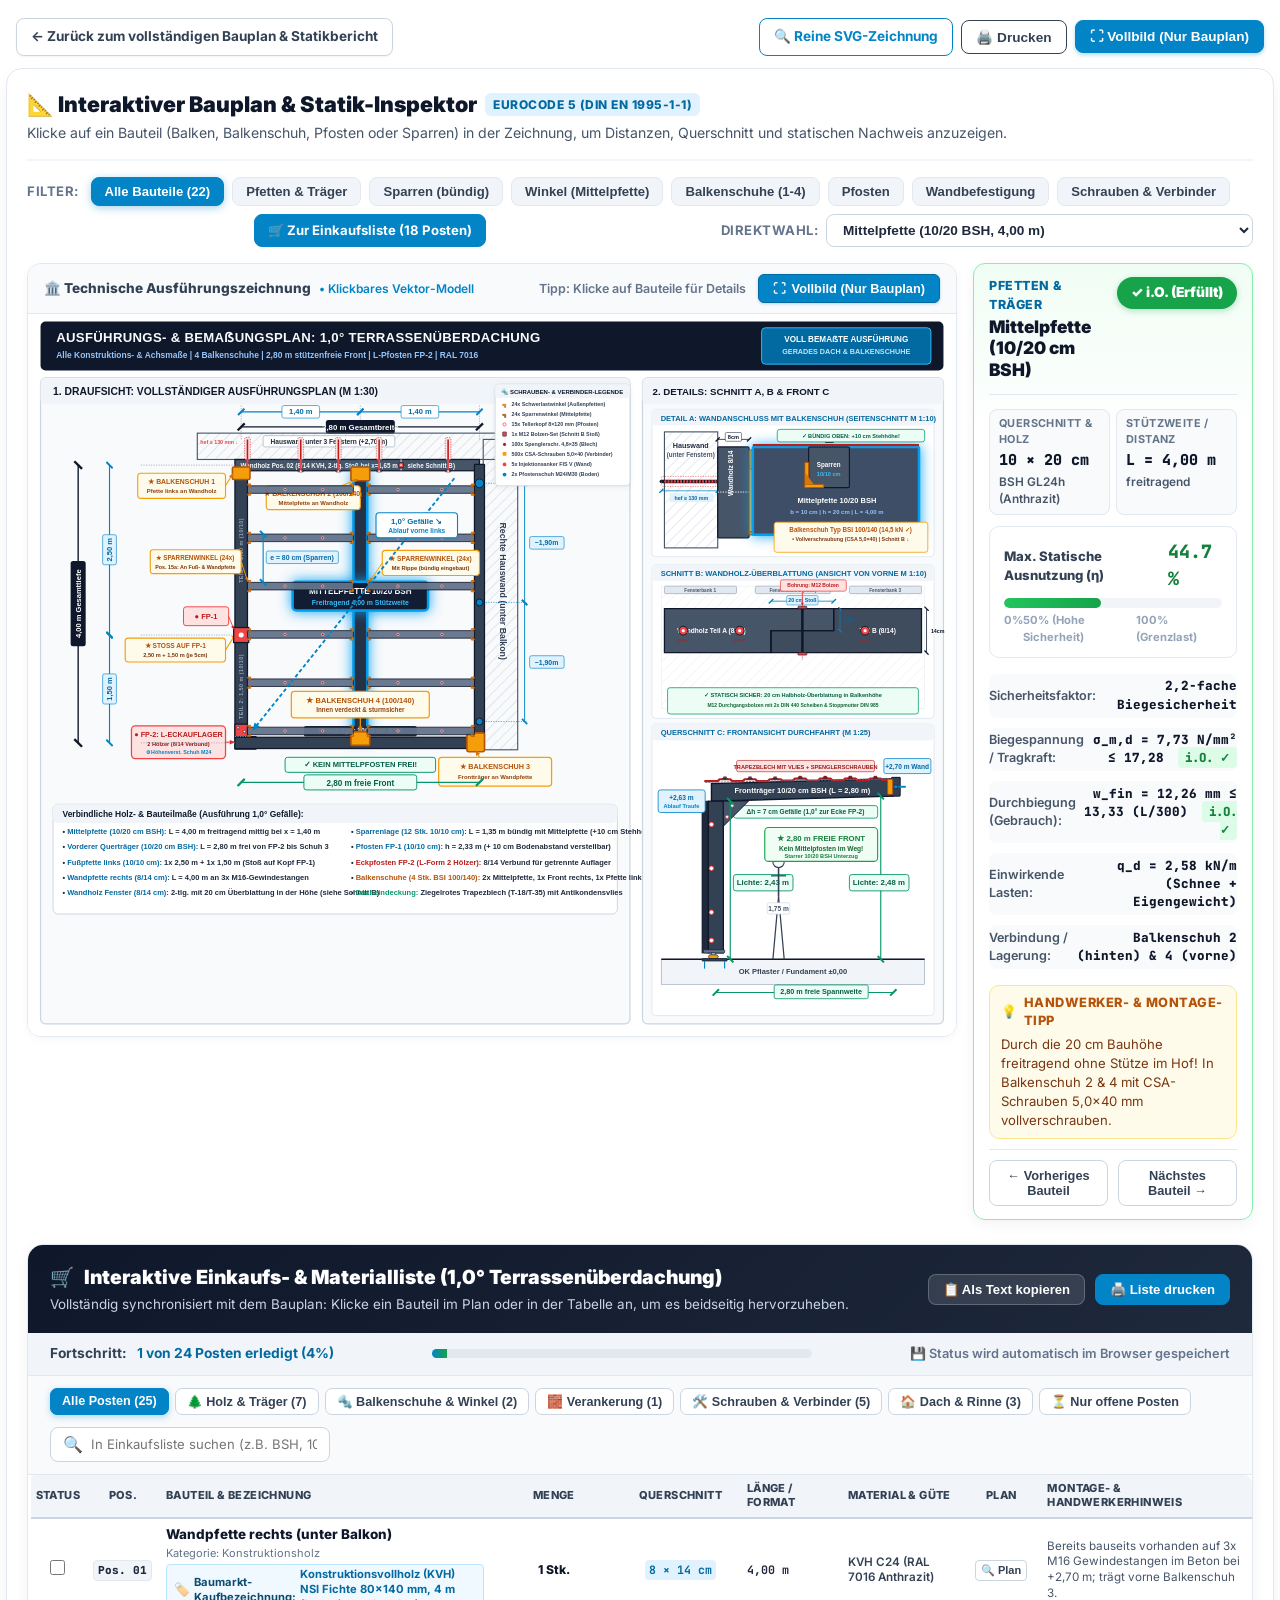
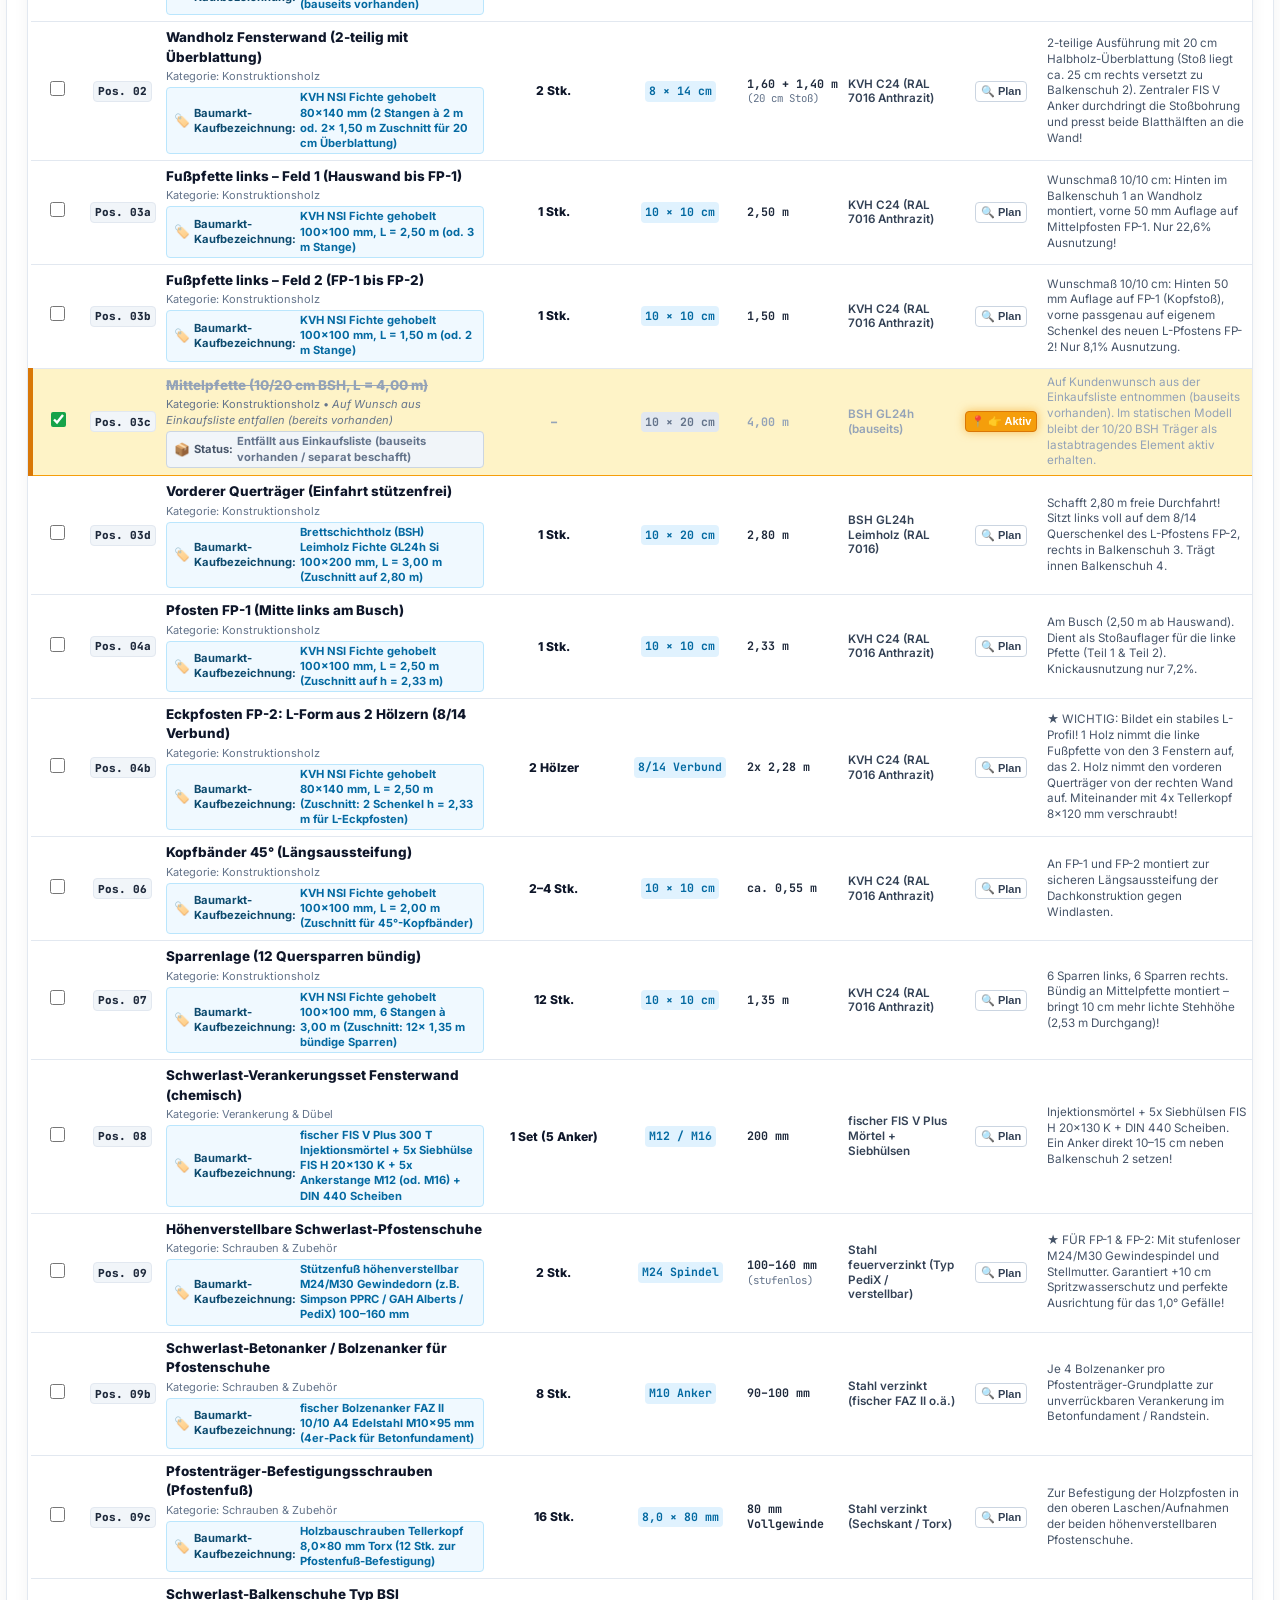
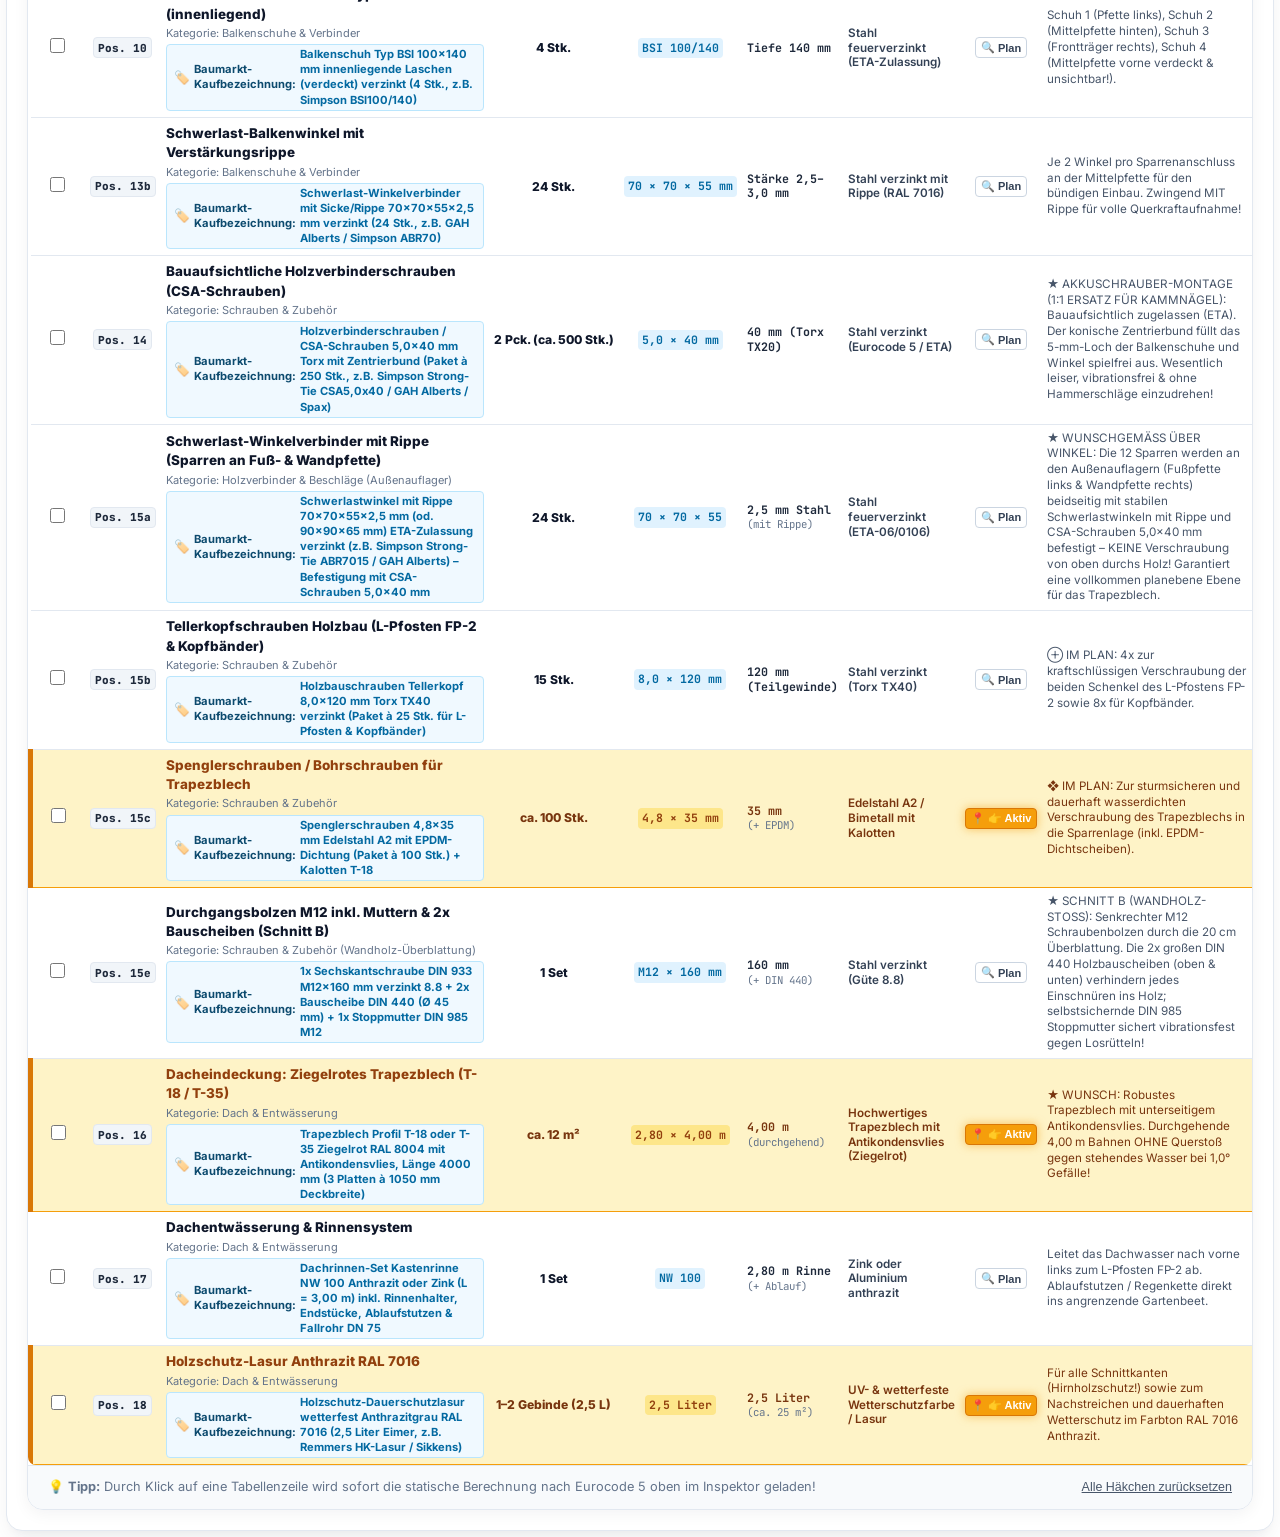
==== index.html @ 7f7fcd7c "Bauplan & interaktiver Statik-Inspektor für Terrassenüberdachung" ====
<!DOCTYPE html>
<html lang="de">
<head>
  <meta charset="UTF-8">
  <meta name="viewport" content="width=device-width, initial-scale=1.0, maximum-scale=5.0, viewport-fit=cover">
  <title>Interaktiver Bauplan &amp; Statik-Inspektor</title>
  <link rel="preconnect" href="https://fonts.googleapis.com">
  <link rel="preconnect" href="https://fonts.gstatic.com" crossorigin>
  <link href="https://fonts.googleapis.com/css2?family=Inter:wght@400;500;600;700;800;900&family=JetBrains+Mono:wght@500;700;800&display=swap" rel="stylesheet">
  <style>
    :root {
      --primary: #0284c7;
      --primary-dark: #0369a1;
      --primary-light: #e0f2fe;
      --slate-950: #020617;
      --slate-900: #0f172a;
      --slate-800: #1e293b;
      --slate-700: #334155;
      --slate-600: #475569;
      --slate-500: #64748b;
      --slate-400: #94a3b8;
      --slate-300: #cbd5e1;
      --slate-200: #e2e8f0;
      --slate-100: #f1f5f9;
      --slate-50: #f8fafc;
      --success: #16a34a;
      --success-dark: #15803d;
      --success-light: #dcfce7;
      --amber: #d97706;
      --amber-dark: #b45309;
      --amber-light: #fef3c7;
      --danger: #dc2626;
      --danger-light: #fee2e2;
      --wood-dark: #334155;
      --roof-red: #b91c1c;
      --highlight: #f59e0b;
      --highlight-glow: rgba(245, 158, 11, 0.45);
    }

    * {
      box-sizing: border-box;
      margin: 0;
      padding: 0;
    }

    body {
      font-family: 'Inter', -apple-system, BlinkMacSystemFont, sans-serif;
      color: var(--slate-800);
      background-color: transparent;
      padding: 6px;
      line-height: 1.45;
    }

    .widget-container {
      background: #ffffff;
      border: 1px solid var(--slate-200);
      border-radius: 16px;
      box-shadow: 0 10px 25px -5px rgba(15, 23, 42, 0.08), 0 8px 10px -6px rgba(15, 23, 42, 0.04);
      padding: 20px;
      max-width: 1400px;
      margin: 0 auto;
      overflow: hidden;
    }

    /* HEADER */
    .widget-header {
      display: flex;
      flex-wrap: wrap;
      justify-content: space-between;
      align-items: center;
      gap: 16px;
      padding-bottom: 16px;
      border-bottom: 2px solid var(--slate-100);
      margin-bottom: 16px;
    }

    .header-titles h2 {
      font-size: 1.35rem;
      font-weight: 900;
      color: var(--slate-900);
      display: flex;
      align-items: center;
      gap: 8px;
    }

    .header-titles h2 .badge-live {
      background: var(--primary-light);
      color: var(--primary-dark);
      font-size: 0.75rem;
      font-weight: 800;
      padding: 3px 8px;
      border-radius: 6px;
      text-transform: uppercase;
      letter-spacing: 0.5px;
    }

    .header-titles p {
      font-size: 0.88rem;
      color: var(--slate-600);
      margin-top: 3px;
    }

    /* CONTROLS & FILTER TABS */
    .filter-bar {
      display: flex;
      flex-wrap: wrap;
      gap: 8px;
      margin-bottom: 16px;
      align-items: center;
    }

    .filter-label {
      font-size: 0.82rem;
      font-weight: 700;
      color: var(--slate-500);
      text-transform: uppercase;
      letter-spacing: 0.5px;
      margin-right: 4px;
    }

    .filter-btn {
      background: var(--slate-100);
      border: 1px solid var(--slate-200);
      color: var(--slate-700);
      font-size: 0.82rem;
      font-weight: 700;
      padding: 6px 13px;
      border-radius: 8px;
      cursor: pointer;
      transition: all 0.15s ease;
      display: inline-flex;
      align-items: center;
      gap: 6px;
    }

    .filter-btn:hover {
      background: var(--slate-200);
      color: var(--slate-900);
    }

    .filter-btn.active {
      background: var(--primary);
      border-color: var(--primary);
      color: #ffffff;
      box-shadow: 0 2px 8px rgba(2, 132, 199, 0.35);
    }

    .quick-select {
      margin-left: auto;
      display: flex;
      align-items: center;
      gap: 8px;
    }

    .select-dropdown {
      padding: 7px 12px;
      border-radius: 8px;
      border: 1.5px solid var(--slate-300);
      background-color: #ffffff;
      font-size: 0.85rem;
      font-weight: 700;
      color: var(--slate-800);
      cursor: pointer;
      outline: none;
      transition: border-color 0.15s;
    }

    .select-dropdown:focus {
      border-color: var(--primary);
      box-shadow: 0 0 0 3px rgba(2, 132, 199, 0.15);
    }

    /* MAIN WORKSPACE LAYOUT */
    .workspace-grid {
      display: grid;
      grid-template-columns: minmax(0, 2.75fr) minmax(280px, 0.72fr);
      gap: 16px;
      align-items: start;
    }

    @media (max-width: 1020px) {
      .workspace-grid {
        grid-template-columns: 1fr;
      }
      .quick-select {
        margin-left: 0;
        width: 100%;
      }
      .select-dropdown {
        flex: 1;
      }
    }

    /* LEFT: DRAWING CANVAS */
    .canvas-card {
      background: #ffffff;
      border: 1.5px solid var(--slate-200);
      border-radius: 14px;
      overflow: hidden;
      display: flex;
      flex-direction: column;
      box-shadow: 0 2px 8px rgba(15, 23, 42, 0.04);
      position: relative;
    }

    .canvas-header {
      background: var(--slate-50);
      padding: 10px 16px;
      border-bottom: 1px solid var(--slate-200);
      display: flex;
      justify-content: space-between;
      align-items: center;
    }

    .canvas-title {
      font-size: 0.85rem;
      font-weight: 800;
      color: var(--slate-700);
      display: flex;
      align-items: center;
      gap: 8px;
    }

    .canvas-hint {
      font-size: 0.78rem;
      color: var(--slate-500);
      font-weight: 600;
    }

    .btn-fullscreen-plan {
      display: inline-flex;
      align-items: center;
      gap: 6px;
      padding: 6px 14px;
      background: var(--primary);
      color: #ffffff;
      border: 1px solid var(--primary-dark);
      border-radius: 6px;
      font-size: 0.8rem;
      font-weight: 700;
      cursor: pointer;
      transition: all 0.2s ease;
      box-shadow: 0 1px 3px rgba(2, 132, 199, 0.3);
    }

    .btn-fullscreen-plan:hover {
      background: var(--primary-dark);
      transform: translateY(-1px);
      box-shadow: 0 3px 8px rgba(2, 132, 199, 0.4);
    }

    /* ==================== VOLLBILD-MODUS: NUR DER BAUPLAN ==================== */
    .canvas-card:fullscreen,
    .canvas-card:-webkit-full-screen,
    body.plan-fullscreen-active .canvas-card {
      position: fixed !important;
      top: 0 !important;
      left: 0 !important;
      width: 100vw !important;
      height: 100vh !important;
      max-width: 100vw !important;
      max-height: 100vh !important;
      z-index: 9999999 !important;
      border-radius: 0 !important;
      border: none !important;
      margin: 0 !important;
      padding: 0 !important;
      background: #ffffff !important;
      display: flex !important;
      flex-direction: column !important;
    }

    body.plan-fullscreen-active .inspector-card,
    body.plan-fullscreen-active .shopping-card,
    body.plan-fullscreen-active .inspector-header,
    .canvas-card:fullscreen ~ .inspector-card,
    .canvas-card:-webkit-full-screen ~ .inspector-card,
    :fullscreen .inspector-card,
    :fullscreen .shopping-card,
    :fullscreen .inspector-header,
    :-webkit-full-screen .inspector-card,
    :-webkit-full-screen .shopping-card,
    :-webkit-full-screen .inspector-header {
      display: none !important;
    }

    .canvas-card:fullscreen .canvas-header,
    .canvas-card:-webkit-full-screen .canvas-header,
    body.plan-fullscreen-active .canvas-header {
      padding: 10px 24px;
      background: #0f172a;
      border-bottom: 1px solid #334155;
    }

    .canvas-card:fullscreen .canvas-title,
    .canvas-card:-webkit-full-screen .canvas-title,
    body.plan-fullscreen-active .canvas-title {
      color: #f8fafc;
      font-size: 1.05rem;
    }

    .canvas-card:fullscreen .canvas-hint,
    .canvas-card:-webkit-full-screen .canvas-hint,
    body.plan-fullscreen-active .canvas-hint {
      color: #94a3b8;
    }

    .canvas-card:fullscreen .svg-wrapper,
    .canvas-card:-webkit-full-screen .svg-wrapper,
    body.plan-fullscreen-active .svg-wrapper {
      flex: 1 1 auto !important;
      height: calc(100vh - 54px) !important;
      max-height: calc(100vh - 54px) !important;
      width: 100% !important;
      background: #ffffff;
      display: flex;
      align-items: center;
      justify-content: center;
      padding: 8px 16px;
      box-sizing: border-box;
      overflow: auto;
    }

    .canvas-card:fullscreen .svg-wrapper svg,
    .canvas-card:-webkit-full-screen .svg-wrapper svg,
    body.plan-fullscreen-active .svg-wrapper svg {
      width: 100% !important;
      height: 100% !important;
      max-height: calc(100vh - 70px) !important;
      object-fit: contain;
    }

    .svg-wrapper {
      position: relative;
      width: 100%;
      overflow: auto;
      background: #ffffff;
      max-height: 820px;
    }

    .svg-wrapper svg {
      display: block;
      width: 100%;
      height: auto;
      user-select: none;
    }

    /* SVG INTERACTIVE ELEMENTS */
    .comp-hitbox {
      cursor: pointer;
      pointer-events: auto;
      touch-action: manipulation;
      -webkit-tap-highlight-color: rgba(2, 132, 199, 0.25);
      transition: all 0.2s cubic-bezier(0.16, 1, 0.3, 1);
    }

    .comp-hitbox * {
      pointer-events: auto;
    }

    /* iPad / Mobile Floating Selection Toast */
    #touch-toast {
      position: fixed;
      bottom: 24px;
      left: 50%;
      transform: translateX(-50%) translateY(120px);
      background: #0f172a;
      color: #ffffff;
      padding: 10px 18px;
      border-radius: 9999px;
      box-shadow: 0 10px 25px -3px rgba(0, 0, 0, 0.3), 0 4px 6px -4px rgba(0, 0, 0, 0.2);
      font-size: 0.85rem;
      font-weight: 700;
      display: flex;
      align-items: center;
      gap: 10px;
      z-index: 100000;
      transition: transform 0.3s cubic-bezier(0.16, 1, 0.3, 1), opacity 0.3s ease;
      opacity: 0;
      pointer-events: none;
      border: 1px solid rgba(255, 255, 255, 0.15);
      white-space: nowrap;
      max-width: 90vw;
    }

    #touch-toast.is-visible {
      transform: translateX(-50%) translateY(0);
      opacity: 1;
      pointer-events: auto;
      cursor: pointer;
    }

    #touch-toast .toast-badge {
      background: var(--primary);
      color: #ffffff;
      padding: 2px 7px;
      border-radius: 6px;
      font-size: 0.72rem;
      font-weight: 800;
    }

    #touch-toast .toast-action {
      background: rgba(255, 255, 255, 0.15);
      color: #38bdf8;
      padding: 3px 8px;
      border-radius: 6px;
      font-size: 0.75rem;
      margin-left: 4px;
    }

    /* iPad Safari Helper Banner */
    .ios-hint-banner {
      background: #eff6ff;
      border: 1px solid #bfdbfe;
      color: #1e40af;
      padding: 10px 16px;
      border-radius: 10px;
      margin-bottom: 16px;
      font-size: 0.85rem;
      display: flex;
      align-items: center;
      justify-content: space-between;
      gap: 12px;
      box-shadow: 0 2px 5px rgba(2, 132, 199, 0.05);
    }

    .ios-hint-banner button {
      background: none;
      border: none;
      font-size: 1.1rem;
      color: #60a5fa;
      cursor: pointer;
      padding: 2px 6px;
      line-height: 1;
    }

    .comp-hitbox text {
      stroke: none !important;
    }

    .comp-hitbox:hover {
      filter: drop-shadow(0 0 6px rgba(245, 158, 11, 0.9)) brightness(1.15);
      stroke-width: 3.5px !important;
      stroke: #f59e0b !important;
    }

    .comp-hitbox.active {
      stroke: #0284c7 !important;
      stroke-width: 4px !important;
      filter: drop-shadow(0 0 10px rgba(2, 132, 199, 0.95)) brightness(1.2);
      animation: pulseActive 2s infinite ease-in-out;
    }

    @keyframes pulseActive {
      0% { filter: drop-shadow(0 0 6px rgba(2, 132, 199, 0.8)) brightness(1.2); }
      50% { filter: drop-shadow(0 0 14px rgba(2, 132, 199, 1)) brightness(1.3); }
      100% { filter: drop-shadow(0 0 6px rgba(2, 132, 199, 0.8)) brightness(1.2); }
    }

    /* RIGHT: STATIK INSPECTOR CARD */
    .inspector-card {
      background: #ffffff;
      border: 1.5px solid var(--slate-200);
      border-radius: 12px;
      padding: 13px 15px;
      box-shadow: 0 4px 14px rgba(15, 23, 42, 0.05);
      position: sticky;
      top: 10px;
    }

    .insp-comp-title {
      font-size: 1.08rem !important;
      font-weight: 900;
      color: var(--slate-900);
      line-height: 1.25;
    }

    .metrics-grid {
      display: grid;
      grid-template-columns: repeat(2, 1fr);
      gap: 6px !important;
      margin-bottom: 11px !important;
    }

    .metric-box {
      background: var(--slate-50);
      border: 1px solid var(--slate-200);
      border-radius: 8px !important;
      padding: 6px 9px !important;
    }

    .metric-label {
      font-size: 0.68rem !important;
      margin-bottom: 2px !important;
    }

    .metric-val {
      font-size: 0.94rem !important;
    }

    .detail-row {
      padding: 3.5px 0 !important;
      font-size: 0.79rem !important;
    }

    .tip-box {
      padding: 8px 11px !important;
      margin-bottom: 10px !important;
      font-size: 0.78rem !important;
    }

    .inspector-card.status-pass {
      border-color: #86efac;
      background: linear-gradient(180deg, #f0fdf4 0%, #ffffff 18%);
    }

    /* INSPECTOR HEADER */
    .insp-header {
      display: flex;
      justify-content: space-between;
      align-items: flex-start;
      gap: 12px;
      margin-bottom: 14px;
      padding-bottom: 14px;
      border-bottom: 1.5px solid var(--slate-200);
    }

    .insp-comp-type {
      font-size: 0.78rem;
      font-weight: 800;
      color: var(--primary-dark);
      text-transform: uppercase;
      letter-spacing: 0.5px;
      margin-bottom: 2px;
    }

    .insp-comp-title {
      font-size: 1.25rem;
      font-weight: 900;
      color: var(--slate-900);
      line-height: 1.25;
    }

    .insp-badge {
      display: inline-flex;
      align-items: center;
      gap: 6px;
      padding: 6px 14px;
      border-radius: 9999px;
      font-size: 0.86rem;
      font-weight: 900;
      white-space: nowrap;
      flex-shrink: 0;
    }

    .insp-badge.pass {
      background: var(--success);
      color: #ffffff;
      box-shadow: 0 2px 6px rgba(22, 163, 74, 0.3);
    }

    /* QUICK METRICS GRID */
    .metrics-grid {
      display: grid;
      grid-template-columns: repeat(2, 1fr);
      gap: 10px;
      margin-bottom: 16px;
    }

    .metric-box {
      background: var(--slate-50);
      border: 1px solid var(--slate-200);
      border-radius: 10px;
      padding: 10px 12px;
    }

    .metric-label {
      font-size: 0.74rem;
      font-weight: 700;
      color: var(--slate-500);
      text-transform: uppercase;
      letter-spacing: 0.4px;
      margin-bottom: 3px;
    }

    .metric-val {
      font-size: 1.05rem;
      font-weight: 900;
      color: var(--slate-900);
      font-family: 'JetBrains Mono', monospace;
    }

    .metric-sub {
      font-size: 0.74rem;
      font-weight: 600;
      color: var(--slate-600);
      margin-top: 2px;
    }

    /* PROGRESS BAR UTILIZATION */
    .util-container {
      background: #ffffff;
      border: 1.5px solid var(--slate-200);
      border-radius: 10px;
      padding: 12px 14px;
      margin-bottom: 16px;
    }

    .util-header {
      display: flex;
      justify-content: space-between;
      align-items: center;
      margin-bottom: 6px;
    }

    .util-title {
      font-size: 0.82rem;
      font-weight: 800;
      color: var(--slate-700);
    }

    .util-number {
      font-size: 1.15rem;
      font-weight: 900;
      color: var(--success-dark);
      font-family: 'JetBrains Mono', monospace;
    }

    .util-bar-track {
      background: var(--slate-100);
      height: 10px;
      border-radius: 9999px;
      overflow: hidden;
      position: relative;
    }

    .util-bar-fill {
      height: 100%;
      border-radius: 9999px;
      transition: width 0.4s ease;
      background: linear-gradient(90deg, #22c55e, #16a34a);
    }

    .util-bar-fill.medium {
      background: linear-gradient(90deg, #f59e0b, #d97706);
    }

    .util-scale {
      display: flex;
      justify-content: space-between;
      font-size: 0.7rem;
      font-weight: 700;
      color: var(--slate-400);
      margin-top: 4px;
    }

    /* STATIK DETAILS ACCORDION/CARDS */
    .details-section {
      display: flex;
      flex-direction: column;
      gap: 10px;
      margin-bottom: 16px;
    }

    .detail-row {
      display: flex;
      justify-content: space-between;
      align-items: center;
      padding: 8px 10px;
      background: var(--slate-50);
      border-radius: 8px;
      font-size: 0.85rem;
    }

    .detail-row .lbl {
      color: var(--slate-600);
      font-weight: 600;
    }

    .detail-row .val {
      font-family: 'JetBrains Mono', monospace;
      font-weight: 800;
      color: var(--slate-900);
      text-align: right;
    }

    .detail-row .badge-ok {
      background: var(--success-light);
      color: var(--success-dark);
      font-weight: 800;
      padding: 2px 7px;
      border-radius: 4px;
      font-size: 0.78rem;
      margin-left: 6px;
    }

    /* PRAXIS TIPP BOX */
    .tip-box {
      background: #fffbeb;
      border: 1.5px solid #fde68a;
      border-radius: 10px;
      padding: 12px 14px;
      margin-bottom: 14px;
    }

    .tip-title {
      font-size: 0.8rem;
      font-weight: 800;
      color: #b45309;
      display: flex;
      align-items: center;
      gap: 6px;
      margin-bottom: 4px;
      text-transform: uppercase;
      letter-spacing: 0.5px;
    }

    .tip-text {
      font-size: 0.82rem;
      color: #78350f;
      line-height: 1.45;
    }

    /* NAV CONTROLS */
    .insp-nav {
      display: flex;
      justify-content: space-between;
      gap: 10px;
      padding-top: 10px;
      border-top: 1px solid var(--slate-200);
    }

    .nav-btn {
      flex: 1;
      padding: 7px 12px;
      border-radius: 8px;
      border: 1px solid var(--slate-300);
      background: #ffffff;
      font-size: 0.8rem;
      font-weight: 700;
      color: var(--slate-700);
      cursor: pointer;
      transition: all 0.15s;
      display: flex;
      align-items: center;
      justify-content: center;
      gap: 6px;
    }

    .nav-btn:hover {
      background: var(--slate-100);
      color: var(--slate-900);
    }

    /* FLOATING SVG TOOLTIP */
    #svg-tooltip {
      position: absolute;
      display: none;
      background: var(--slate-900);
      color: #ffffff;
      padding: 6px 12px;
      border-radius: 8px;
      font-size: 0.78rem;
      font-weight: 700;
      pointer-events: none;
      z-index: 100;
      box-shadow: 0 4px 12px rgba(0,0,0,0.25);
      white-space: nowrap;
      transition: opacity 0.1s ease;
    }
  
    /* SHOPPING LIST STYLING */
    .shopping-card {
      margin-top: 24px;
      background: #ffffff;
      border: 1.5px solid var(--slate-200);
      border-radius: 16px;
      box-shadow: 0 4px 16px rgba(15, 23, 42, 0.05);
      overflow: hidden;
      transition: all 0.2s ease;
    }

    .shopping-header {
      background: linear-gradient(135deg, #0f172a 0%, #1e293b 100%);
      color: #ffffff;
      padding: 18px 22px;
      display: flex;
      flex-wrap: wrap;
      justify-content: space-between;
      align-items: center;
      gap: 16px;
    }

    .shopping-title-area h3 {
      font-size: 1.22rem;
      font-weight: 900;
      color: #ffffff;
      display: flex;
      align-items: center;
      gap: 10px;
    }

    .shopping-title-area p {
      font-size: 0.84rem;
      color: var(--slate-300);
      margin-top: 4px;
    }

    .shopping-actions {
      display: flex;
      flex-wrap: wrap;
      align-items: center;
      gap: 10px;
    }

    .shop-btn {
      background: rgba(255, 255, 255, 0.12);
      border: 1px solid rgba(255, 255, 255, 0.22);
      color: #ffffff;
      font-size: 0.82rem;
      font-weight: 700;
      padding: 7px 14px;
      border-radius: 8px;
      cursor: pointer;
      transition: all 0.15s ease;
      display: inline-flex;
      align-items: center;
      gap: 6px;
    }

    .shop-btn:hover {
      background: rgba(255, 255, 255, 0.25);
      transform: translateY(-1px);
    }

    .shop-btn.btn-accent {
      background: var(--primary);
      border-color: var(--primary);
    }

    .shop-btn.btn-accent:hover {
      background: var(--primary-dark);
    }

    /* PROGRESS BAR */
    .progress-bar-container {
      background: var(--slate-100);
      padding: 11px 22px;
      border-bottom: 1px solid var(--slate-200);
      display: flex;
      flex-wrap: wrap;
      justify-content: space-between;
      align-items: center;
      gap: 12px;
    }

    .progress-info {
      display: flex;
      align-items: center;
      gap: 10px;
      font-size: 0.86rem;
      font-weight: 700;
      color: var(--slate-700);
    }

    .progress-track {
      flex: 1;
      min-width: 160px;
      max-width: 380px;
      height: 9px;
      background: var(--slate-200);
      border-radius: 999px;
      overflow: hidden;
    }

    .progress-fill {
      height: 100%;
      background: linear-gradient(90deg, var(--primary) 0%, var(--success) 100%);
      width: 0%;
      transition: width 0.3s ease;
    }

    /* TOOLBAR & SEARCH */
    .shopping-toolbar {
      padding: 12px 22px;
      background: var(--slate-50);
      border-bottom: 1px solid var(--slate-200);
      display: flex;
      flex-wrap: wrap;
      justify-content: space-between;
      align-items: center;
      gap: 12px;
    }

    .shop-filter-tabs {
      display: flex;
      flex-wrap: wrap;
      gap: 6px;
    }

    .shop-tab-btn {
      background: #ffffff;
      border: 1px solid var(--slate-300);
      color: var(--slate-700);
      font-size: 0.79rem;
      font-weight: 700;
      padding: 5px 11px;
      border-radius: 7px;
      cursor: pointer;
      transition: all 0.15s;
    }

    .shop-tab-btn:hover {
      border-color: var(--primary);
      color: var(--primary-dark);
    }

    .shop-tab-btn.active {
      background: var(--primary);
      border-color: var(--primary);
      color: #ffffff;
      box-shadow: 0 2px 6px rgba(2, 132, 199, 0.3);
    }

    .shop-search-box {
      display: flex;
      align-items: center;
      gap: 8px;
      background: #ffffff;
      border: 1.5px solid var(--slate-300);
      border-radius: 8px;
      padding: 5px 12px;
      width: 280px;
      transition: border-color 0.15s;
    }

    .shop-search-box:focus-within {
      border-color: var(--primary);
      box-shadow: 0 0 0 3px rgba(2, 132, 199, 0.15);
    }

    .shop-search-box input {
      border: none;
      outline: none;
      font-size: 0.82rem;
      width: 100%;
      font-family: inherit;
      color: var(--slate-800);
    }

    /* TABLE STYLING - COMPACT & 100% CONTAINER FIT */
    .shopping-table-wrapper {
      width: 100%;
      background: #ffffff;
      border-radius: 8px;
      overflow-x: auto;
    }

    .shopping-table {
      width: 100%;
      border-collapse: collapse;
      font-size: 0.78rem;
      text-align: left;
      table-layout: auto;
    }

    .shopping-table th {
      background: var(--slate-100);
      color: var(--slate-700);
      font-weight: 800;
      font-size: 0.69rem;
      text-transform: uppercase;
      letter-spacing: 0.4px;
      padding: 7px 5px;
      border-bottom: 2px solid var(--slate-300);
      line-height: 1.25;
    }

    .shopping-table td {
      padding: 6px 5px;
      border-bottom: 1px solid var(--slate-200);
      color: var(--slate-800);
      vertical-align: middle;
      transition: all 0.15s ease;
      font-size: 0.76rem;
    }

    .shopping-table tr {
      cursor: pointer;
    }

    .shopping-table tr:hover td {
      background-color: var(--slate-50);
    }

    /* HIGHLIGHT ACTIVE ROW */
    .shopping-table tr.highlight-active td {
      background-color: #fef3c7 !important;
      color: #78350f !important;
      border-top: 1.5px solid #f59e0b;
      border-bottom: 1.5px solid #f59e0b;
    }

    .shopping-table tr.highlight-active td:first-child {
      border-left: 5px solid #d97706 !important;
    }

    .shopping-table tr.highlight-active .pos-title {
      color: #92400e !important;
    }

    .shopping-table tr.highlight-active .badge-dim {
      background: #fde68a !important;
      color: #92400e !important;
    }

    /* CHECKED ITEM ROW */
    .shopping-table tr.is-done td {
      background-color: #f8fafc;
      color: var(--slate-400) !important;
    }

    .shopping-table tr.is-done .pos-title {
      text-decoration: line-through;
      color: var(--slate-400) !important;
    }

    .shopping-table tr.is-done .badge-dim {
      background: var(--slate-200) !important;
      color: var(--slate-500) !important;
    }

    /* CUSTOM CHECKBOX */
    .custom-chk {
      width: 15px;
      height: 15px;
      cursor: pointer;
      accent-color: var(--success);
    }

    /* PILLS & BADGES */
    .badge-pos {
      font-family: 'JetBrains Mono', monospace;
      font-weight: 800;
      font-size: 0.69rem;
      background: var(--slate-100);
      color: var(--slate-800);
      padding: 1.5px 4px;
      border-radius: 4px;
      display: inline-block;
      border: 1px solid var(--slate-200);
    }

    .badge-dim {
      font-family: 'JetBrains Mono', monospace;
      font-weight: 700;
      font-size: 0.72rem;
      background: #e0f2fe;
      color: #0369a1;
      padding: 2px 4px;
      border-radius: 4px;
      display: inline-block;
      white-space: nowrap;
    }

    .badge-plan-link {
      display: inline-flex;
      align-items: center;
      gap: 3px;
      background: #ffffff;
      border: 1px solid var(--slate-300);
      color: var(--slate-700);
      padding: 3px 5px;
      border-radius: 4px;
      font-size: 0.69rem;
      font-weight: 700;
      cursor: pointer;
      transition: all 0.15s;
      white-space: nowrap;
    }

    .badge-plan-link:hover {
      background: var(--primary);
      border-color: var(--primary);
      color: #ffffff;
    }

    .badge-plan-link.active-link {
      background: #f59e0b !important;
      border-color: #d97706 !important;
      color: #ffffff !important;
      box-shadow: 0 0 10px rgba(245, 158, 11, 0.6);
      animation: pulsePlanBtn 1.5s infinite;
    }

    @keyframes pulsePlanBtn {
      0% { transform: scale(1); }
      50% { transform: scale(1.05); }
      100% { transform: scale(1); }
    }
    
</style>
</head>
<body>
  <!-- Top Navigation Bar for Distribution -->
  <div style="max-width: 1400px; margin: 12px auto; display: flex; justify-content: space-between; align-items: center; flex-wrap: wrap; gap: 10px; padding: 0 10px;">
    <div>
      <a href="Bauplan.html" style="display: inline-flex; align-items: center; gap: 6px; padding: 8px 14px; background: #ffffff; border: 1px solid #cbd5e1; border-radius: 8px; color: #334155; text-decoration: none; font-size: 0.85rem; font-weight: 700; box-shadow: 0 1px 2px rgba(0,0,0,0.05);">
        ← Zurück zum vollständigen Bauplan &amp; Statikbericht
      </a>
    </div>
    <div style="display: flex; align-items: center; gap: 8px;">
      <a href="diagrams/bauplan-dachueberstand.svg" target="_blank" style="display: inline-flex; align-items: center; gap: 6px; padding: 8px 14px; background: #ffffff; border: 1px solid #0284c7; border-radius: 8px; color: #0284c7; text-decoration: none; font-size: 0.85rem; font-weight: 700;">
        🔍 Reine SVG-Zeichnung
      </a>
      <button onclick="window.print()" style="display: inline-flex; align-items: center; gap: 6px; padding: 8px 14px; background: #ffffff; border: 1px solid #334155; border-radius: 8px; color: #334155; font-size: 0.85rem; font-weight: 700; cursor: pointer;">
        🖨️ Drucken
      </button>
      <button onclick="window.togglePlanFullscreen()" style="display: inline-flex; align-items: center; gap: 6px; padding: 8px 14px; background: #0284c7; border: 1px solid #0284c7; border-radius: 8px; color: #ffffff; font-size: 0.85rem; font-weight: 700; cursor: pointer; box-shadow: 0 2px 4px rgba(2, 132, 199, 0.3);">
        ⛶ Vollbild (Nur Bauplan)
      </button>
    </div>
  </div>


<div class="widget-container">
  <!-- HEADER -->
  <!-- iPad / Mobile Helper Banner (nur bei Bedarf sichtbar) -->
  <div id="ios-hint" class="ios-hint-banner" style="display: none;">
    <div>
      <strong>📱 iPad-Tipp:</strong> Datei aus der Dateien-App geöffnet? Tippe oben rechts auf <strong>Teilen</strong> (<span style="font-size:1.1em;">⎙</span>) → <strong>In Safari öffnen</strong> für beste Touch-Reaktion &amp; Vollbild.
    </div>
    <button type="button" onclick="document.getElementById('ios-hint').style.display='none'; localStorage.setItem('hide-ios-hint', '1');" title="Ausblenden">✕</button>
  </div>

  <!-- Floating Selection Toast für Finger-Touch -->
  <div id="touch-toast" onclick="scrollToInspector()">
    <span class="toast-badge" id="toast-pos">Pos. --</span>
    <span id="toast-name">Bauteil ausgewählt</span>
    <span class="toast-action">Details ansehen ↓</span>
  </div>

  <div class="widget-header">
    <div class="header-titles">
      <h2>
        <span>📐 Interaktiver Bauplan &amp; Statik-Inspektor</span>
        <span class="badge-live">Eurocode 5 (DIN EN 1995-1-1)</span>
      </h2>
      <p>Klicke auf ein Bauteil (Balken, Balkenschuh, Pfosten oder Sparren) in der Zeichnung, um Distanzen, Querschnitt und statischen Nachweis anzuzeigen.</p>
    </div>
  </div>

  <!-- FILTER & QUICK-SELECT BAR -->
  <div class="filter-bar">
    <span class="filter-label">Filter:</span>
    <button class="filter-btn active" data-filter="all">Alle Bauteile (22)</button>
    <button class="filter-btn" data-filter="pfetten">Pfetten &amp; Träger</button>
    <button class="filter-btn" data-filter="sparren">Sparren (bündig)</button>
    <button class="filter-btn" data-filter="winkel">Winkel (Mittelpfette)</button>
    <button class="filter-btn" data-filter="balkenschuhe">Balkenschuhe (1-4)</button>
    <button class="filter-btn" data-filter="pfosten">Pfosten</button>
    <button class="filter-btn" data-filter="wand">Wandbefestigung</button>
    <button class="filter-btn" data-filter="schrauben">Schrauben &amp; Verbinder</button>

    <a href="#shopping-list-card" class="filter-btn" style="background:#0284c7;color:#ffffff;border-color:#0284c7;margin-left:auto;text-decoration:none;">🛒 Zur Einkaufsliste (18 Posten)</a>
    <div class="quick-select">
      <label for="comp-select" class="filter-label" style="margin: 0;">Direktwahl:</label>
      <select id="comp-select" class="select-dropdown">
        <option value="mittelpfette">Mittelpfette (10/20 BSH, 4,00 m)</option>
        <option value="fronttraeger">Vorderer Querträger (10/20 BSH, 2,80 m)</option>
        <option value="pfette-links-1">Fußpfette links Teil 1 (10/10 KVH, 2,50 m: Wand bis FP-1)</option>
        <option value="pfette-links-2">Fußpfette links Teil 2 (10/10 KVH, 1,50 m: FP-1 bis FP-2)</option>
        <option value="wandholz-fenster">Wandholz Fenster (8/14 KVH, 2,80 m)</option>
        <option value="wandpfette-rechts">Wandpfette rechts (8/14 KVH, 4,00 m)</option>
        <option value="sparren">Sparren (12 Stk. 10/10 cm, bündig)</option>
        <option value="balkenwinkel">Balkenwinkel Mittelpfette (24x Schwerlastwinkel mit Rippe)</option>
        <option value="pfosten-fp1">Pfosten FP-1 (10/10 KVH, Mitte links)</option>
        <option value="pfosten-fp2">Pfosten FP-2 (10/10 KVH, Vorne links)</option>
        <option value="balkenschuh-1">Balkenschuh 1 (Hinten links, Pfette 10/10)</option>
        <option value="balkenschuh-2">Balkenschuh 2 (Hinten Mitte, Mittelpfette)</option>
        <option value="balkenschuh-3">Balkenschuh 3 (Vorne rechts, Frontträger)</option>
        <option value="balkenschuh-4">Balkenschuh 4 (Vorne Mitte, Mittelpfette)</option>
        <option value="injektionsanker">Wandanker (5x fischer FIS V Plus in Hauswand)</option>
        <option value="m16-staebe">3x M16 Gewindestangen rechts</option>
        <option value="bolzen-m12">M12 Durchgangsbolzen-Set (Schnitt B Stoß)</option>
        <option value="tellerkopf-sparren">25x Tellerkopf 8×180 mm (Sparrenlage)</option>
        <option value="tellerkopf-pfosten">15x Tellerkopf 8×120 mm (Kopfband/Pfosten)</option>
        <option value="spenglerschrauben">100x Spenglerschrauben 4,8×35 mm (Trapezblech)</option>
        <option value="sparrenwinkel-aussen">24x Schwerlastwinkel Außenpfetten (Pos. 15a)</option>
        <option value="csa-schrauben">500x CSA-Schrauben 5,0×40 mm (Verbinder)</option>
        <option value="pfostenschuh">2x Pfostenschuh M24/M30 (Fundament)</option>
      </select>
    </div>
  </div>

  <!-- WORKSPACE -->
  <div class="workspace-grid">
    <!-- LEFT: DRAWING CANVAS -->
    <div class="canvas-card">
      <div class="canvas-header">
        <span class="canvas-title">
          <span>🏛️ Technische Ausführungszeichnung</span>
          <span style="font-weight: 600; font-size: 0.75rem; color: var(--primary);">• Klickbares Vektor-Modell</span>
        </span>
        <div style="display: flex; align-items: center; gap: 12px;">
          <span class="canvas-hint">Tipp: Klicke auf Bauteile für Details</span>
          <button type="button" class="btn-fullscreen-plan" id="btn-toggle-fs" onclick="togglePlanFullscreen()" title="Nur den Bauplan im Vollbildmodus anzeigen">
            <span id="fs-icon">⛶</span>
            <span id="fs-text">Vollbild (Nur Bauplan)</span>
          </button>
        </div>
      </div>

      <div class="svg-wrapper" id="svg-container">
        <div id="svg-tooltip"></div>
        <!-- Master SVG embedded directly with interactive attributes -->
<svg xmlns="http://www.w3.org/2000/svg" viewBox="0 0 1480 1150" width="100%" height="100%" style="background-color: #ffffff; font-family: -apple-system, BlinkMacSystemFont, 'Segoe UI', Roboto, Helvetica, Arial, sans-serif;">
  <defs>
    <!-- Architectural Tick Markers for Dimension Lines -->
    <marker id="tick" viewBox="0 0 10 10" refX="5" refY="5" markerWidth="7" markerHeight="7" orient="auto">
      <line x1="1" y1="9" x2="9" y2="1" stroke="#0f172a" stroke-width="2.5" />
    </marker>
    <marker id="tick-blue" viewBox="0 0 10 10" refX="5" refY="5" markerWidth="7" markerHeight="7" orient="auto">
      <line x1="1" y1="9" x2="9" y2="1" stroke="#0284c7" stroke-width="2.5" />
    </marker>
    <marker id="tick-green" viewBox="0 0 10 10" refX="5" refY="5" markerWidth="7" markerHeight="7" orient="auto">
      <line x1="1" y1="9" x2="9" y2="1" stroke="#059669" stroke-width="2.5" />
    </marker>
    <marker id="tick-amber" viewBox="0 0 10 10" refX="5" refY="5" markerWidth="7" markerHeight="7" orient="auto">
      <line x1="1" y1="9" x2="9" y2="1" stroke="#b45309" stroke-width="2.5" />
    </marker>
    <marker id="arrow" viewBox="0 0 10 10" refX="6" refY="5" markerWidth="6" markerHeight="6" orient="auto-start-reverse">
      <path d="M 1 2 L 8 5 L 1 8 z" fill="#334155" />
    </marker>
    <marker id="arrow-green" viewBox="0 0 10 10" refX="6" refY="5" markerWidth="6" markerHeight="6" orient="auto-start-reverse">
      <path d="M 1 2 L 8 5 L 1 8 z" fill="#059669" />
    </marker>
    <marker id="arrow-blue" viewBox="0 0 10 10" refX="6" refY="5" markerWidth="6" markerHeight="6" orient="auto-start-reverse">
      <path d="M 1 2 L 8 5 L 1 8 z" fill="#0284c7" />
    </marker>
    <marker id="arrow-amber" viewBox="0 0 10 10" refX="6" refY="5" markerWidth="6" markerHeight="6" orient="auto-start-reverse">
      <path d="M 1 2 L 8 5 L 1 8 z" fill="#d97706" />
    </marker>
    <marker id="arrow-red" viewBox="0 0 10 10" refX="6" refY="5" markerWidth="6" markerHeight="6" orient="auto-start-reverse">
      <path d="M 1 2 L 8 5 L 1 8 z" fill="#dc2626" />
    </marker>
    <pattern id="hatch-wall" width="12" height="12" patternTransform="rotate(45 0 0)" patternUnits="userSpaceOnUse">
      <line x1="0" y1="0" x2="0" y2="12" stroke="#94a3b8" stroke-width="1.3" opacity="0.6" />
    </pattern>
  </defs>

  <!-- ==================== HEADER BAR ==================== -->
  <rect x="20" y="12" width="1440" height="78" rx="8" fill="#0f172a" />
  <text x="45" y="44" font-size="21" font-weight="900" fill="#f8fafc" letter-spacing="0.5">AUSFÜHRUNGS- &amp; BEMAẞUNGSPLAN: 1,0° TERRASSENÜBERDACHUNG</text>
  <text x="45" y="70" font-size="13.5" font-weight="600" fill="#93c5fd">Alle Konstruktions- &amp; Achsmaße | 4 Balkenschuhe | 2,80 m stützenfreie Front | L-Pfosten FP-2 | RAL 7016</text>
  
  <rect x="1170" y="22" width="270" height="58" rx="6" fill="#0369a1" stroke="#38bdf8" stroke-width="1.5" />
  <text x="1305" y="45" font-size="13" font-weight="900" fill="#ffffff" text-anchor="middle">VOLL BEMAẞTE AUSFÜHRUNG</text>
  <text x="1305" y="64" font-size="11.5" font-weight="700" fill="#bae6fd" text-anchor="middle">GERADES DACH &amp; BALKENSCHUHE</text>

  <!-- ============================================================== -->
  <!-- LINKES PANEL: 1. DRAUFSICHT (MASSIV VERGRÖSSERT AUF 950px BREITE!) -->
  <!-- ============================================================== -->
  <g id="grundriss" transform="translate(20, 102)">
    <!-- Container Card -->
    <rect x="0" y="0" width="940" height="1030" rx="8" fill="#f8fafc" stroke="#cbd5e1" stroke-width="2" />
    <rect x="0" y="0" width="940" height="42" rx="8" fill="#f1f5f9" />
    <text x="20" y="27" font-size="16.5" font-weight="900" fill="#0f172a">1. DRAUFSICHT: VOLLSTÄNDIGER AUSFÜHRUNGSPLAN (M 1:30)</text>

    <!-- ROOF GEOMETRY REFERENCE COORDINATES:
         Left beam (Fußpfette links): x = 320
         Center beam (Mittelpfette):  x = 510  (Distance = 190 px -> 1,40 m)
         Right beam (Wandpfette):     x = 700  (Distance = 190 px -> 1,40 m, Total Width = 380 px -> 2,80 m)
         Back wall (Fensterwand):     y = 135
         Front beam (Frontträger):    y = 575  (Total Depth = 440 px -> 4,00 m)
         FP-1 post (at 2,50 m depth): y = 410  (275 px from wall)
         FP-2 post (at 4,00 m depth): y = 575
    -->

    <!-- ==================== BEMAẞUNGEN OBEN (BREITE) ==================== -->
    <line x1="320" y1="44" x2="320" y2="100" stroke="#94a3b8" stroke-width="1.2" stroke-dasharray="2,2" />
    <line x1="510" y1="44" x2="510" y2="100" stroke="#94a3b8" stroke-width="1.2" stroke-dasharray="2,2" />
    <line x1="700" y1="44" x2="700" y2="100" stroke="#94a3b8" stroke-width="1.2" stroke-dasharray="2,2" />

    <!-- Teilmaße: 1,40 m + 1,40 m -->
    <line x1="320" y1="54" x2="510" y2="54" marker-start="url(#tick-blue)" marker-end="url(#tick-blue)" stroke="#0284c7" stroke-width="1.8" />
    <rect x="385" y="44" width="60" height="20" rx="3" fill="#ffffff" stroke="#0284c7" stroke-width="1" />
    <text x="415" y="58" font-size="12" font-weight="900" fill="#0369a1" text-anchor="middle">1,40 m</text>

    <line x1="510" y1="54" x2="700" y2="54" marker-start="url(#tick-blue)" marker-end="url(#tick-blue)" stroke="#0284c7" stroke-width="1.8" />
    <rect x="575" y="44" width="60" height="20" rx="3" fill="#ffffff" stroke="#0284c7" stroke-width="1" />
    <text x="605" y="58" font-size="12" font-weight="900" fill="#0369a1" text-anchor="middle">1,40 m</text>

    <!-- Gesamtbreite 2,80 m -->
    <line x1="320" y1="78" x2="700" y2="78" marker-start="url(#tick)" marker-end="url(#tick)" stroke="#0f172a" stroke-width="2" />
    <rect x="455" y="67" width="110" height="22" rx="4" fill="#0f172a" />
    <text x="510" y="83" font-size="12.5" font-weight="900" fill="#ffffff" text-anchor="middle">2,80 m Gesamtbreite</text>

    <!-- ==================== HINTERE WAND (FENSTER) & WANDHOLZ MIT ANKERN ==================== -->
    <!-- Hauswand-Mauerwerk (Hintergrund: y=88 bis 130) -->
    <rect x="250" y="88" width="510" height="42" fill="url(#hatch-wall)" stroke="#475569" stroke-width="1.8" />
    
    <!-- Beschriftung Hauswand (mittig platziert) -->
    <rect x="355" y="92" width="210" height="18" rx="3" fill="#ffffff" stroke="#94a3b8" stroke-width="1" opacity="0.95" />
    <text x="460" y="105" font-size="10.5" font-weight="800" fill="#1e293b" text-anchor="middle">Hauswand unter 3 Fenstern (+2,70 m)</text>
    <text x="285" y="105" font-size="8.5" font-weight="800" fill="#ef4444" text-anchor="middle">hef ≥ 130 mm ↓</text>

    <!-- ==================== WANDHOLZ POS. 02 (8/14 cm KVH) ==================== -->
    <g id="svg-wandholz-fenster" class="comp-hitbox" data-id="wandholz-fenster">
      <rect id="svg-wandholz-fenster" class="comp-hitbox" data-id="wandholz-fenster" x="310" y="130" width="390" height="18" fill="#475569" stroke="#0f172a" stroke-width="2" />
      <!-- Transversale Fugenlinie am Stoß x=575 (unteres & oberes Blatt treffen aufeinander) -->
      <line x1="575" y1="130" x2="575" y2="148" stroke="#ffffff" stroke-width="1.8" stroke-dasharray="2,1" />
      <text x="490" y="143" font-size="10" font-weight="800" fill="#f8fafc" text-anchor="middle" paint-order="stroke" stroke="#0f172a" stroke-width="1.5">Wandholz Pos. 02 (8/14 KVH, 2-tlg. Stoß bei x=1,65 m → siehe Schnitt B)</text>
    </g>

    <!-- Zentraler M12 Durchgangsbolzen am Stoß (senkrechte Bohrung durch beide Blätter) -->
    <g class="comp-hitbox" data-id="bolzen-m12" title="M12 Durchgangsbolzen Stoß (Schnitt B)">
      <circle cx="575" cy="139" r="18" fill="rgba(0,0,0,0.001)" pointer-events="all" />
      <circle cx="575" cy="139" r="4.5" fill="#ef4444" stroke="#0f172a" stroke-width="1.2" />
      <circle cx="575" cy="139" r="1.5" fill="#ffffff" />
    </g>

    <!-- ==================== 5x INJEKTIONSANKER FIS V PLUS (DURCH HOLZ IN DIE HAUSWAND) ==================== -->
    <!-- Korrekt dargestellt: Gehen horizontal von Holz-Vorderseite (y=148) durchs Holz (y=148->130) und tief in die Ziegelwand (y=130->95) -->
    <g id="svg-injektionsanker" class="comp-hitbox" data-id="injektionsanker" title="5x Injektionsanker FIS V Plus M12 mit Siebhülse FIS H 20x130">
      <!-- Anker 1 (x=330): Links bei Pfette 1 -->
      <rect x="325.5" y="95" width="9" height="35" rx="2" fill="#fee2e2" stroke="#ef4444" stroke-width="1.2" stroke-dasharray="2,2" />
      <line x1="330" y1="130" x2="330" y2="98" stroke="#b91c1c" stroke-width="2.5" />
      <line x1="330" y1="148" x2="330" y2="130" stroke="#ef4444" stroke-width="3" />
      <rect x="326" y="147" width="8" height="3" rx="0.5" fill="#ef4444" stroke="#0f172a" stroke-width="0.8" />
      <circle cx="330" cy="148.5" r="1.5" fill="#ffffff" /><rect x="316" y="95" width="28" height="60" fill="rgba(0,0,0,0.001)" pointer-events="all" />

      <!-- Anker 2 (x=415): Zwischenfeld links -->
      <rect x="410.5" y="95" width="9" height="35" rx="2" fill="#fee2e2" stroke="#ef4444" stroke-width="1.2" stroke-dasharray="2,2" />
      <line x1="415" y1="130" x2="415" y2="98" stroke="#b91c1c" stroke-width="2.5" />
      <line x1="415" y1="148" x2="415" y2="130" stroke="#ef4444" stroke-width="3" />
      <rect x="411" y="147" width="8" height="3" rx="0.5" fill="#ef4444" stroke="#0f172a" stroke-width="0.8" />
      <circle cx="415" cy="148.5" r="1.5" fill="#ffffff" /><rect x="401" y="95" width="28" height="60" fill="rgba(0,0,0,0.001)" pointer-events="all" />

      <!-- Anker 3 (x=475): Direkt 25 cm links neben Balkenschuh 2 -->
      <rect x="470.5" y="95" width="9" height="35" rx="2" fill="#fee2e2" stroke="#ef4444" stroke-width="1.2" stroke-dasharray="2,2" />
      <line x1="475" y1="130" x2="475" y2="98" stroke="#b91c1c" stroke-width="2.5" />
      <line x1="475" y1="148" x2="475" y2="130" stroke="#ef4444" stroke-width="3" />
      <rect x="471" y="147" width="8" height="3" rx="0.5" fill="#ef4444" stroke="#0f172a" stroke-width="0.8" />
      <circle cx="475" cy="148.5" r="1.5" fill="#ffffff" /><rect x="461" y="95" width="28" height="60" fill="rgba(0,0,0,0.001)" pointer-events="all" />

      <!-- Anker 4 (x=540): ca. 25 cm vor dem Stoß (in Teil A) -->
      <rect x="535.5" y="95" width="9" height="35" rx="2" fill="#fee2e2" stroke="#ef4444" stroke-width="1.2" stroke-dasharray="2,2" />
      <line x1="540" y1="130" x2="540" y2="98" stroke="#b91c1c" stroke-width="2.5" />
      <line x1="540" y1="148" x2="540" y2="130" stroke="#ef4444" stroke-width="3" />
      <rect x="536" y="147" width="8" height="3" rx="0.5" fill="#ef4444" stroke="#0f172a" stroke-width="0.8" />
      <circle cx="540" cy="148.5" r="1.5" fill="#ffffff" /><rect x="526" y="95" width="28" height="60" fill="rgba(0,0,0,0.001)" pointer-events="all" />

      <!-- Anker 5 (x=650): Rechts in Teil B vor der rechten Wand -->
      <rect x="645.5" y="95" width="9" height="35" rx="2" fill="#fee2e2" stroke="#ef4444" stroke-width="1.2" stroke-dasharray="2,2" />
      <line x1="650" y1="130" x2="650" y2="98" stroke="#b91c1c" stroke-width="2.5" />
      <line x1="650" y1="148" x2="650" y2="130" stroke="#ef4444" stroke-width="3" />
      <rect x="646" y="147" width="8" height="3" rx="0.5" fill="#ef4444" stroke="#0f172a" stroke-width="0.8" />
      <circle cx="650" cy="148.5" r="1.5" fill="#ffffff" /><rect x="636" y="95" width="28" height="60" fill="rgba(0,0,0,0.001)" pointer-events="all" />
    </g>

    <!-- ==================== RECHTE WAND (BALKON) ==================== -->
    <rect x="706" y="98" width="55" height="495" fill="url(#hatch-wall)" stroke="#475569" stroke-width="1.8" />
    <g transform="translate(733, 340) rotate(90)">
      <text x="0" y="0" font-size="14" font-weight="800" fill="#334155" text-anchor="middle">Rechte Hauswand (unter Balkon)</text>
    </g>

    <!-- Wandpfette rechts (8/14 cm an 3x M16) -->
    <rect id="svg-wandpfette-rechts" class="comp-hitbox" data-id="wandpfette-rechts" x="692" y="138" width="16" height="435" rx="1" fill="#334155" stroke="#0f172a" stroke-width="2" />
    <!-- M16 Stäbe G1, G2, G3 -->
    <circle id="svg-m16-staebe" class="comp-hitbox" data-id="m16-staebe" cx="700" cy="168" r="7" fill="#0284c7" stroke="#0f172a" stroke-width="1.5" />
    <circle cx="700" cy="358" r="5.5" fill="#0284c7" stroke="#0f172a" stroke-width="1.5" />
    <circle cx="700" cy="548" r="5.5" fill="#0284c7" stroke="#0f172a" stroke-width="1.5" />

    <!-- Bemaßung M16 Stäbe rechts -->
    <line x1="710" y1="168" x2="775" y2="168" stroke="#0284c7" stroke-width="1" stroke-dasharray="2,2" />
    <line x1="710" y1="358" x2="775" y2="358" stroke="#0284c7" stroke-width="1" stroke-dasharray="2,2" />
    <line x1="710" y1="548" x2="775" y2="548" stroke="#0284c7" stroke-width="1" stroke-dasharray="2,2" />
    <line x1="772" y1="168" x2="772" y2="358" marker-start="url(#tick-blue)" marker-end="url(#tick-blue)" stroke="#0284c7" stroke-width="1.5" />
    <rect x="780" y="253" width="55" height="20" rx="3" fill="#e0f2fe" stroke="#0284c7" stroke-width="1" />
    <text x="807" y="267" font-size="11" font-weight="900" fill="#0369a1" text-anchor="middle">~1,90m</text>
    <line x1="772" y1="358" x2="772" y2="548" marker-start="url(#tick-blue)" marker-end="url(#tick-blue)" stroke="#0284c7" stroke-width="1.5" />
    <rect x="780" y="443" width="55" height="20" rx="3" fill="#e0f2fe" stroke="#0284c7" stroke-width="1" />
    <text x="807" y="457" font-size="11" font-weight="900" fill="#0369a1" text-anchor="middle">~1,90m</text>

    <!-- ==================== LINKE PFETTE (2-TEILIG 10/10) ==================== -->
    <!-- Teil 1 (2,50 m: Wand bis FP-1) -->
    <g id="svg-pfette-links-1" class="comp-hitbox" data-id="pfette-links-1">
      <rect x="310" y="148" width="20" height="262" rx="1" fill="#334155" stroke="#0f172a" stroke-width="2" />
      <g transform="translate(320, 275) rotate(-90)">
        <text x="0" y="3.5" font-size="8.5" font-weight="900" fill="#94a3b8" letter-spacing="0.8" text-anchor="middle">TEIL 1: 2,50 m (10/10)</text>
      </g>
    </g>

    <!-- Teil 2 (1,50 m: FP-1 bis FP-2) -->
    <g id="svg-pfette-links-2" class="comp-hitbox" data-id="pfette-links-2">
      <rect x="310" y="414" width="20" height="158" rx="1" fill="#334155" stroke="#0f172a" stroke-width="2" />
      <g transform="translate(320, 492) rotate(-90)">
        <text x="0" y="3.5" font-size="8.5" font-weight="900" fill="#94a3b8" letter-spacing="0.8" text-anchor="middle">TEIL 2: 1,50 m (10/10)</text>
      </g>
    </g>

    <!-- Stoßlasche / Flachverbinder auf Pfosten FP-1 -->
    <rect x="309" y="408" width="22" height="4" fill="#f59e0b" />
    <rect x="312" y="402" width="16" height="16" rx="2" fill="#cbd5e1" stroke="#0f172a" stroke-width="1.3" />
    <circle cx="316" cy="406" r="1.3" fill="#0f172a" /><circle cx="324" cy="406" r="1.3" fill="#0f172a" />
    <circle cx="316" cy="414" r="1.3" fill="#0f172a" /><circle cx="324" cy="414" r="1.3" fill="#0f172a" />

    <!-- Callout Stoßverbindung FP-1 links platziert ohne Überlappung -->
    <g class="comp-hitbox" data-id="pfette-links-1">
      <rect x="135" y="415" width="160" height="38" rx="5" fill="#fffbeb" stroke="#f59e0b" stroke-width="1.8" />
      <text x="215" y="431" font-size="10.5" font-weight="900" fill="#b45309" text-anchor="middle">★ STOSS AUF FP-1</text>
      <text x="215" y="445" font-size="9" font-weight="800" fill="#78350f" text-anchor="middle">2,50 m + 1,50 m (je 5cm)</text>
      <path d="M 295 434 L 310 410" fill="none" stroke="#f59e0b" stroke-width="1.8" marker-end="url(#arrow-amber)" />
    </g>

    <!-- Pfosten FP-1 Symbol -->
    <rect id="svg-pfosten-fp1" class="comp-hitbox" data-id="pfosten-fp1" x="308" y="398" width="24" height="24" fill="#ef4444" stroke="#0f172a" stroke-width="2" />
    <circle cx="320" cy="410" r="4" fill="#ffffff" />
    <g class="comp-hitbox" data-id="pfosten-fp1">
      <rect x="228" y="365" width="72" height="30" rx="4" fill="#fee2e2" stroke="#ef4444" stroke-width="1.5" />
      <text x="264" y="384" font-size="12" font-weight="900" fill="#b91c1c" text-anchor="middle">● FP-1</text>
      <path d="M 300 380 L 308 400" fill="none" stroke="#ef4444" stroke-width="1.5" marker-end="url(#arrow-red)" />
    </g>

    <!-- ==================== FP-2: L-PFOSTEN (2 HÖLZER) ==================== -->
    <g id="svg-pfosten-fp2" class="comp-hitbox" data-id="pfosten-fp2">
      <!-- Schenkel 1: Unter Fensterpfette -->
      <rect x="310" y="552" width="20" height="23" fill="#ef4444" stroke="#0f172a" stroke-width="2" rx="1" />
      <!-- Schenkel 2: 8/14 Holz unter Frontträger -->
      <rect x="310" y="572" width="34" height="20" fill="#dc2626" stroke="#0f172a" stroke-width="2" rx="1" />
      <!-- L-Stoßfuge -->
      <line x1="310" y1="572" x2="330" y2="572" stroke="#fef2f2" stroke-width="1.5" stroke-dasharray="2,2" />
      <!-- Schrauben im L-Stoß (4x Tellerkopf 8x120 mm) -->
      <circle cx="315" cy="558" r="2" fill="#ffffff" stroke="#0f172a" stroke-width="1" />
      <circle cx="325" cy="564" r="2" fill="#ffffff" stroke="#0f172a" stroke-width="1" />
      <circle cx="336" cy="582" r="2" fill="#ffffff" stroke="#0f172a" stroke-width="1" />
      <circle cx="320" cy="582" r="3.5" fill="#ffffff" stroke="#0f172a" stroke-width="1.2" />
    </g>

    <!-- Callout FP-2 L-Verbund (links platziert, absolut frei) -->
    <g class="comp-hitbox" data-id="pfosten-fp2">
      <rect x="145" y="555" width="150" height="52" rx="6" fill="#fee2e2" stroke="#ef4444" stroke-width="2" />
      <text x="220" y="573" font-size="11.5" font-weight="900" fill="#b91c1c" text-anchor="middle">● FP-2: L-ECKAUFLAGER</text>
      <text x="220" y="587" font-size="9" font-weight="800" fill="#7f1d1d" text-anchor="middle">2 Hölzer (8/14 Verbund)</text>
      <text x="220" y="599" font-size="8.5" font-weight="800" fill="#0284c7" text-anchor="middle">⚙ Höhenverst. Schuh M24</text>
      <path d="M 295 581 L 308 581" fill="none" stroke="#ef4444" stroke-width="2" marker-end="url(#arrow-red)" />
    </g>

    <!-- ==================== MITTELPFETTE (10/20 BSH, 4,00 m) ==================== -->
    <rect id="svg-mittelpfette" class="comp-hitbox" data-id="mittelpfette" x="499" y="148" width="22" height="425" rx="1" fill="#1e293b" stroke="#0f172a" stroke-width="2.2" />
    
    <!-- Callout Mittelpfette mittig horizontal -->
    <rect class="comp-hitbox" data-id="mittelpfette" x="402" y="325" width="216" height="46" rx="6" fill="#0f172a" stroke="#f8fafc" stroke-width="1.5" />
    <text x="510" y="344" font-size="13" font-weight="900" fill="#f8fafc" text-anchor="middle">MITTELPFETTE 10/20 BSH</text>
    <text x="510" y="362" font-size="11" font-weight="700" fill="#38bdf8" text-anchor="middle">Freitragend 4,00 m Stützweite</text>

    <!-- ==================== BALKENSCHUHE (1-4) ==================== -->
    <!-- BALKENSCHUH 1 (Pfette links an Wandholz) -->
    <rect id="svg-balkenschuh-1" class="comp-hitbox" data-id="balkenschuh-1" x="306" y="142" width="28" height="20" rx="2" fill="#f59e0b" stroke="#b45309" stroke-width="2.5" />
    <!-- Callout Balkenschuh 1 (links platziert, absolut frei) -->
    <g class="comp-hitbox" data-id="balkenschuh-1">
      <rect x="155" y="152" width="140" height="40" rx="5" fill="#fffbeb" stroke="#f59e0b" stroke-width="1.8" />
      <text x="225" y="169" font-size="11" font-weight="900" fill="#b45309" text-anchor="middle">★ BALKENSCHUH 1</text>
      <text x="225" y="184" font-size="9.5" font-weight="700" fill="#92400e" text-anchor="middle">Pfette links an Wandholz</text>
      <path d="M 295 172 L 306 154" fill="none" stroke="#f59e0b" stroke-width="1.8" marker-end="url(#arrow-amber)" />
    </g>

    <!-- BALKENSCHUH 2 (Mittelpfette an Wandholz) -->
    <rect id="svg-balkenschuh-2" class="comp-hitbox" data-id="balkenschuh-2" x="495" y="142" width="30" height="22" rx="2" fill="#f59e0b" stroke="#b45309" stroke-width="2.5" />
    <!-- Callout Balkenschuh 2 (sauber platziert, absolut kollisionsfrei!) -->
    <g class="comp-hitbox" data-id="balkenschuh-2">
      <rect x="360" y="172" width="150" height="38" rx="5" fill="#fffbeb" stroke="#f59e0b" stroke-width="1.8" />
      <text x="435" y="188" font-size="11" font-weight="900" fill="#b45309" text-anchor="middle">★ BALKENSCHUH 2 (100/140)</text>
      <text x="435" y="202" font-size="9.5" font-weight="800" fill="#92400e" text-anchor="middle">Mittelpfette an Wandholz</text>
      <path d="M 480 172 L 505 162" fill="none" stroke="#f59e0b" stroke-width="1.8" marker-end="url(#arrow-amber)" />
    </g>

    <!-- FRONTTRÄGER (10/20 BSH, 2,80 m freitragend) -->
    <rect id="svg-fronttraeger" class="comp-hitbox" data-id="fronttraeger" x="310" y="573" width="398" height="18" fill="#334155" stroke="#0f172a" stroke-width="2" />
    <rect x="420" y="555" width="180" height="17" rx="3" fill="#1e293b" />
    <text x="510" y="567" font-size="11" font-weight="800" fill="#f8fafc" text-anchor="middle">Frontträger 10/20 cm BSH</text>

    <!-- BALKENSCHUH 4 (Mittelpfette an Frontträger verdeckt) -->
    <rect id="svg-balkenschuh-4" class="comp-hitbox" data-id="balkenschuh-4" x="495" y="564" width="30" height="22" rx="2" fill="#f59e0b" stroke="#b45309" stroke-width="2.5" />
    <g class="comp-hitbox" data-id="balkenschuh-4">
      <rect x="400" y="500" width="220" height="42" rx="5" fill="#fffbeb" stroke="#f59e0b" stroke-width="2" />
      <text x="510" y="518" font-size="12" font-weight="900" fill="#b45309" text-anchor="middle">★ BALKENSCHUH 4 (100/140)</text>
      <text x="510" y="533" font-size="10" font-weight="800" fill="#92400e" text-anchor="middle">Innen verdeckt &amp; sturmsicher</text>
      <path d="M 510 542 L 510 562" fill="none" stroke="#f59e0b" stroke-width="2" marker-end="url(#arrow-amber)" />
    </g>

    <!-- BALKENSCHUH 3 (Frontträger an Wandpfette rechts) -->
    <rect id="svg-balkenschuh-3" class="comp-hitbox" data-id="balkenschuh-3" x="680" y="566" width="28" height="30" rx="3" fill="#f59e0b" stroke="#b45309" stroke-width="2.5" />
    <g class="comp-hitbox" data-id="balkenschuh-3">
      <rect x="635" y="605" width="180" height="46" rx="5" fill="#fffbeb" stroke="#f59e0b" stroke-width="2" />
      <text x="725" y="624" font-size="11.5" font-weight="900" fill="#b45309" text-anchor="middle">★ BALKENSCHUH 3</text>
      <text x="725" y="640" font-size="9.5" font-weight="800" fill="#92400e" text-anchor="middle">Frontträger an Wandpfette</text>
      <path d="M 700 605 L 695 596" fill="none" stroke="#f59e0b" stroke-width="2" marker-end="url(#arrow-amber)" />
    </g>

    <!-- ==================== SPARRENLAGE (12 STK. 10/10) ==================== -->
    <!-- Linkes Feld (x=330 bis 499, L=1,35 m) -->
    <g id="sparren-links" class="comp-hitbox" data-id="sparren" stroke="#0f172a" stroke-width="1.4" fill="#64748b" opacity="0.95">
      <rect x="330" y="172" width="169" height="12" rx="1" />
      <rect x="330" y="249" width="169" height="12" rx="1" />
      <rect x="330" y="326" width="169" height="12" rx="1" />
      <rect x="330" y="403" width="169" height="12" rx="1" />
      <rect x="330" y="480" width="169" height="12" rx="1" />
      <rect x="330" y="557" width="169" height="12" rx="1" />
    </g>

    <!-- Rechtes Feld (x=521 bis 692, L=1,35 m) -->
    <g id="sparren-rechts" class="comp-hitbox" data-id="sparren" stroke="#0f172a" stroke-width="1.4" fill="#64748b" opacity="0.95">
      <rect x="521" y="172" width="171" height="12" rx="1" />
      <rect x="521" y="249" width="171" height="12" rx="1" />
      <rect x="521" y="326" width="171" height="12" rx="1" />
      <rect x="521" y="403" width="171" height="12" rx="1" />
      <rect x="521" y="480" width="171" height="12" rx="1" />
      <rect x="521" y="557" width="171" height="12" rx="1" />
    </g>

    <!-- Schwerlastwinkel an Mittelpfette -->
    <g id="sparren-winkel" class="comp-hitbox" data-id="balkenwinkel" fill="#f59e0b" stroke="#b45309" stroke-width="1.2">
      <!-- 12 Paare an Mittelpfette -->
      <polygon points="494,169 499,169 499,174 497,174 497,171 494,171" />
      <polygon points="494,187 499,187 499,182 497,182 497,185 494,185" />
      <polygon points="526,169 521,169 521,174 523,174 523,171 526,171" />
      <polygon points="526,187 521,187 521,182 523,182 523,185 526,185" />

      <polygon points="494,246 499,246 499,251 497,251 497,248 494,248" />
      <polygon points="494,264 499,264 499,259 497,259 497,262 494,262" />
      <polygon points="526,246 521,246 521,251 523,251 523,248 526,248" />
      <polygon points="526,264 521,264 521,259 523,259 523,262 526,262" />

      <polygon points="494,323 499,323 499,328 497,328 497,325 494,325" />
      <polygon points="494,341 499,341 499,336 497,336 497,339 494,339" />
      <polygon points="526,323 521,323 521,328 523,328 523,325 526,325" />
      <polygon points="526,341 521,341 521,336 523,336 523,339 526,339" />

      <polygon points="494,400 499,400 499,405 497,405 497,402 494,402" />
      <polygon points="494,418 499,418 499,413 497,413 497,416 494,416" />
      <polygon points="526,400 521,400 521,405 523,405 523,402 526,402" />
      <polygon points="526,418 521,418 521,413 523,413 523,416 526,416" />

      <polygon points="494,477 499,477 499,482 497,482 497,479 494,479" />
      <polygon points="494,495 499,495 499,490 497,490 497,493 494,493" />
      <polygon points="526,477 521,477 521,482 523,482 523,479 526,479" />
      <polygon points="526,495 521,495 521,490 523,490 523,493 526,493" />

      <polygon points="494,554 499,554 499,559 497,559 497,556 494,556" />
      <polygon points="494,572 499,572 499,567 497,567 497,570 494,570" />
      <polygon points="526,554 521,554 521,559 523,559 523,556 526,556" />
      <polygon points="526,572 521,572 521,567 523,567 523,570 526,570" />
    </g>

    <!-- Callout Sparrenwinkel (oben rechts platziert, absolut frei) -->
    <g class="comp-hitbox" data-id="balkenwinkel">
      <rect x="545" y="275" width="155" height="40" rx="5" fill="#fffbeb" stroke="#f59e0b" stroke-width="1.8" />
      <text x="622" y="292" font-size="10.5" font-weight="900" fill="#b45309" text-anchor="middle">★ SPARRENWINKEL (24x)</text>
      <text x="622" y="306" font-size="9" font-weight="800" fill="#78350f" text-anchor="middle">Mit Rippe (bündig eingebaut)</text>
      <path d="M 545 295 L 526 323" fill="none" stroke="#f59e0b" stroke-width="1.5" marker-end="url(#arrow-amber)" />
    </g>

    <!-- Sparren-Achsabstand e = 80 cm -->
    <line x1="355" y1="249" x2="355" y2="326" marker-start="url(#tick-blue)" marker-end="url(#tick-blue)" stroke="#0284c7" stroke-width="1.8" />
    <rect x="360" y="276" width="115" height="20" rx="3" fill="#e0f2fe" stroke="#0284c7" stroke-width="1" />
    <text x="417" y="290" font-size="11" font-weight="900" fill="#0369a1" text-anchor="middle">e = 80 cm (Sparren)</text>

    <!-- ==================== SCHRAUBEN- & WINKEL-MARKIERUNGEN IM PLAN ==================== -->
    <!-- Pos. 15a: 24x Schwerlast-Winkelverbinder mit Rippe (Sparren an Fußpfette links & Wandpfette rechts) -->
    <g id="sparren-winkel-aussen" class="comp-hitbox" data-id="sparrenwinkel-aussen" fill="#f59e0b" stroke="#b45309" stroke-width="1.2" title="Pos. 15a: 24x Schwerlastwinkel mit Rippe (Sparren an Fuß- &amp; Wandpfette)">
      <!-- Links an Fußpfette (x=330) -->
      <polygon points="330,169 335,169 335,174 333,174 333,171 330,171" />
      <polygon points="330,187 335,187 335,182 333,182 333,185 330,185" />
      <polygon points="330,246 335,246 335,251 333,251 333,248 330,248" />
      <polygon points="330,264 335,264 335,259 333,259 333,262 330,262" />
      <polygon points="330,323 335,323 335,328 333,328 333,325 330,325" />
      <polygon points="330,341 335,341 335,336 333,336 333,339 330,339" />
      <polygon points="330,400 335,400 335,405 333,405 333,402 330,402" />
      <polygon points="330,418 335,418 335,413 333,413 333,416 330,416" />
      <polygon points="330,477 335,477 335,482 333,482 333,479 330,479" />
      <polygon points="330,495 335,495 335,490 333,490 333,493 330,493" />
      <polygon points="330,554 335,554 335,559 333,559 333,556 330,556" />
      <polygon points="330,572 335,572 335,567 333,567 333,570 330,570" />

      <!-- Rechts an Wandpfette (x=692) -->
      <polygon points="692,169 687,169 687,174 689,174 689,171 692,171" />
      <polygon points="692,187 687,187 687,182 689,182 689,185 692,185" />
      <polygon points="692,246 687,246 687,251 689,251 689,248 692,248" />
      <polygon points="692,264 687,264 687,259 689,259 689,262 692,262" />
      <polygon points="692,323 687,323 687,328 689,328 689,325 692,325" />
      <polygon points="692,341 687,341 687,336 689,336 689,339 692,339" />
      <polygon points="692,400 687,400 687,405 689,405 689,402 692,402" />
      <polygon points="692,418 687,418 687,413 689,413 689,416 692,416" />
      <polygon points="692,477 687,477 687,482 689,482 689,479 692,479" />
      <polygon points="692,495 687,495 687,490 689,490 689,493 692,493" />
      <polygon points="692,554 687,554 687,559 689,559 689,556 692,556" />
      <polygon points="692,572 687,572 687,567 689,567 689,570 692,570" />
    </g>

    <!-- Callout Sparrenwinkel Außenauflager links (Pos. 15a) -->
    <g class="comp-hitbox" data-id="sparrenwinkel-aussen">
      <rect x="175" y="274" width="145" height="38" rx="5" fill="#fffbeb" stroke="#f59e0b" stroke-width="1.8" />
      <text x="247" y="290" font-size="10" font-weight="900" fill="#b45309" text-anchor="middle">★ SPARRENWINKEL (24x)</text>
      <text x="247" y="304" font-size="8.5" font-weight="800" fill="#78350f" text-anchor="middle">Pos. 15a: An Fuß- &amp; Wandpfette</text>
      <path d="M 320 293 L 330 323" fill="none" stroke="#f59e0b" stroke-width="1.5" marker-end="url(#arrow-amber)" />
    </g>

    <!-- 2. Spenglerschrauben für Trapezblech (Pos. 15c - INTERAKTIV) -->
    <g class="comp-hitbox" data-id="spenglerschrauben" title="Pos. 15c: 100x Spenglerschrauben 4,8x35 mm mit EPDM-Dichtscheibe" fill="#b91c1c" stroke="#ffffff" stroke-width="0.8">
      <circle cx="390" cy="178" r="2" /><circle cx="450" cy="178" r="2" /><circle cx="570" cy="178" r="2" /><circle cx="640" cy="178" r="2" />
      <circle cx="390" cy="255" r="2" /><circle cx="450" cy="255" r="2" /><circle cx="570" cy="255" r="2" /><circle cx="640" cy="255" r="2" />
      <circle cx="390" cy="332" r="2" /><circle cx="450" cy="332" r="2" /><circle cx="570" cy="332" r="2" /><circle cx="640" cy="332" r="2" />
      <circle cx="390" cy="409" r="2" /><circle cx="450" cy="409" r="2" /><circle cx="570" cy="409" r="2" /><circle cx="640" cy="409" r="2" />
      <circle cx="390" cy="486" r="2" /><circle cx="450" cy="486" r="2" /><circle cx="570" cy="486" r="2" /><circle cx="640" cy="486" r="2" />
      <circle cx="390" cy="563" r="2" /><circle cx="450" cy="563" r="2" /><circle cx="570" cy="563" r="2" /><circle cx="640" cy="563" r="2" />
    </g>

    <!-- Gefälle-Pfeil diagonal -->
    <path d="M 660 160 L 340 560" fill="none" stroke="#0284c7" stroke-width="3" marker-end="url(#arrow-blue)" stroke-dasharray="6,4" />
    <rect x="535" y="215" width="130" height="40" rx="5" fill="#ffffff" stroke="#0284c7" stroke-width="1.8" />
    <text x="600" y="233" font-size="12.5" font-weight="900" fill="#0369a1" text-anchor="middle">1,0° Gefälle ↘</text>
    <text x="600" y="248" font-size="10.5" font-weight="700" fill="#0284c7" text-anchor="middle">Ablauf vorne links</text>

    <!-- ==================== BEMAẞUNGSKETTE LINKS (TIEFE) ==================== -->
    <line x1="160" y1="139" x2="310" y2="139" stroke="#94a3b8" stroke-width="1.2" stroke-dasharray="2,2" />
    <line x1="160" y1="410" x2="308" y2="410" stroke="#94a3b8" stroke-width="1.2" stroke-dasharray="2,2" />
    <line x1="160" y1="582" x2="310" y2="582" stroke="#94a3b8" stroke-width="1.2" stroke-dasharray="2,2" />

    <!-- Teilmaß 1: Wand bis FP-1 (2,50 m) -->
    <line x1="110" y1="139" x2="110" y2="410" marker-start="url(#tick-blue)" marker-end="url(#tick-blue)" stroke="#0284c7" stroke-width="1.8" />
    <g transform="translate(110, 274) rotate(-90)">
      <rect x="-24" y="-11" width="48" height="22" rx="3" fill="#e0f2fe" stroke="#0284c7" stroke-width="1" />
      <text x="0" y="4" font-size="12" font-weight="900" fill="#0369a1" text-anchor="middle">2,50 m</text>
    </g>

    <!-- Teilmaß 2: FP-1 bis FP-2 (1,50 m) -->
    <line x1="110" y1="410" x2="110" y2="582" marker-start="url(#tick-blue)" marker-end="url(#tick-blue)" stroke="#0284c7" stroke-width="1.8" />
    <g transform="translate(110, 496) rotate(-90)">
      <rect x="-24" y="-11" width="48" height="22" rx="3" fill="#e0f2fe" stroke="#0284c7" stroke-width="1" />
      <text x="0" y="4" font-size="12" font-weight="900" fill="#0369a1" text-anchor="middle">1,50 m</text>
    </g>

    <!-- Gesamtmaßkette außen: 4,00 m Gesamttiefe -->
    <line x1="60" y1="139" x2="60" y2="582" marker-start="url(#tick)" marker-end="url(#tick)" stroke="#0f172a" stroke-width="2.2" />
    <g transform="translate(60, 360) rotate(-90)">
      <rect x="-68" y="-12" width="136" height="24" rx="4" fill="#0f172a" />
      <text x="0" y="4" font-size="12" font-weight="900" fill="#ffffff" text-anchor="middle">4,00 m Gesamttiefe</text>
    </g>

    <!-- Dimension 2,80 m freie Front unten -->
    <line x1="320" y1="645" x2="700" y2="645" marker-start="url(#tick-green)" marker-end="url(#tick-green)" stroke="#059669" stroke-width="2" />
    <rect x="420" y="633" width="180" height="24" rx="4" fill="#ecfdf5" stroke="#059669" stroke-width="1.5" />
    <text x="510" y="650" font-size="13" font-weight="900" fill="#065f46" text-anchor="middle">2,80 m freie Front</text>

    <!-- FRONT CLEARANCE BADGE -->
    <rect x="390" y="605" width="240" height="24" rx="4" fill="#ecfdf5" stroke="#059669" stroke-width="1.5" />
    <text x="510" y="621" font-size="12" font-weight="900" fill="#065f46" text-anchor="middle">✓ KEIN MITTELPFOSTEN FREI!</text>

    <!-- ==================== SCHRAUBEN- & VERBINDER-LEGENDE ==================== -->
    <!-- Positioned in the upper right open space inside Draufsicht - FULLY INTERACTIVE -->
    <g transform="translate(725, 10)">
      <rect x="0" y="0" width="215" height="162" rx="6" fill="#ffffff" stroke="#cbd5e1" stroke-width="1.3" filter="drop-shadow(0 2px 4px rgba(15,23,42,0.06))" />
      <rect x="0" y="0" width="215" height="22" rx="6" fill="#f1f5f9" />
      <text x="107" y="15" font-size="9.5" font-weight="900" fill="#0f172a" text-anchor="middle">🔩 SCHRAUBEN- &amp; VERBINDER-LEGENDE</text>
      
      <!-- Pos 15a: 24x Schwerlastwinkel Außenpfetten -->
      <g class="comp-hitbox" data-id="sparrenwinkel-aussen" title="Pos. 15a: 24x Schwerlastwinkel (Sparren an Außenpfetten)">
        <rect x="4" y="24" width="207" height="16" fill="rgba(0,0,0,0.001)" pointer-events="all" />
        <polygon points="12,32 17,32 17,37 15,37 15,34 12,34" fill="#f59e0b" stroke="#b45309" stroke-width="0.8" />
        <text x="26" y="35" font-size="8.5" font-weight="800" fill="#334155">24x Schwerlastwinkel (Außenpfetten)</text>
      </g>

      <!-- Pos 13b: 24x Sparrenwinkel Mittelpfette -->
      <g class="comp-hitbox" data-id="balkenwinkel" title="Pos. 13b: 24x Sparrenwinkel mit Rippe (an Mittelpfette)">
        <rect x="4" y="40" width="207" height="16" fill="rgba(0,0,0,0.001)" pointer-events="all" />
        <polygon points="12,48 17,48 17,53 15,53 15,50 12,50" fill="#d97706" stroke="#78350f" stroke-width="0.8" />
        <text x="26" y="51" font-size="8.5" font-weight="800" fill="#334155">24x Sparrenwinkel (Mittelpfette)</text>
      </g>

      <!-- Pos 15b: 15x Tellerkopf 8x120 Pfosten & Kopfbänder -->
      <g class="comp-hitbox" data-id="tellerkopf-pfosten" title="Pos. 15b: 15x Tellerkopf 8x120 mm (Kopfband/Pfosten)">
        <rect x="4" y="56" width="207" height="16" fill="rgba(0,0,0,0.001)" pointer-events="all" />
        <circle cx="15" cy="64" r="2.5" fill="#ffffff" stroke="#ef4444" stroke-width="1.2" />
        <text x="26" y="67" font-size="8.5" font-weight="800" fill="#334155">15x Tellerkopf 8×120 mm (Pfosten)</text>
      </g>

<!-- Pos 15e: 1x Bolzen-Set M12 Schnitt B -->
      <g class="comp-hitbox" data-id="bolzen-m12" title="Pos. 15e: 1x M12 Bolzen-Set Schnitt B Stoß">
        <rect x="4" y="72" width="207" height="16" fill="rgba(0,0,0,0.001)" pointer-events="all" />
        <rect x="12" y="76" width="6" height="7" rx="1" fill="#ef4444" stroke="#0f172a" stroke-width="0.8" />
        <text x="26" y="83" font-size="8.5" font-weight="800" fill="#334155">1x M12 Bolzen-Set (Schnitt B Stoß)</text>
      </g>

      <!-- Pos 15c: 100x Spenglerschrauben 4,8x35 -->
      <g class="comp-hitbox" data-id="spenglerschrauben" title="Pos. 15c: 100x Spenglerschrauben 4,8x35 mm (Trapezblech)">
        <rect x="4" y="88" width="207" height="16" fill="rgba(0,0,0,0.001)" pointer-events="all" />
        <circle cx="15" cy="96" r="2.5" fill="#b91c1c" />
        <text x="26" y="99" font-size="8.5" font-weight="800" fill="#334155">100x Spenglerschr. 4,8×35 (Blech)</text>
      </g>

      <!-- Pos 14: 500x CSA-Schrauben 5,0x40 -->
      <g class="comp-hitbox" data-id="csa-schrauben" title="Pos. 14: 500x CSA-Schrauben 5,0x40 mm (Verbinder)">
        <rect x="4" y="104" width="207" height="16" fill="rgba(0,0,0,0.001)" pointer-events="all" />
        <rect x="12" y="108" width="6" height="6" fill="#f59e0b" rx="1" />
        <text x="26" y="115" font-size="8.5" font-weight="800" fill="#334155">500x CSA-Schrauben 5,0×40 (Verbinder)</text>
      </g>

      <!-- Pos 08: 5x Injektionsanker FIS V -->
      <g class="comp-hitbox" data-id="injektionsanker" title="Pos. 08: 5x Injektionsanker FIS V Plus M12">
        <rect x="4" y="120" width="207" height="16" fill="rgba(0,0,0,0.001)" pointer-events="all" />
        <circle cx="15" cy="128" r="3" fill="#ef4444" />
        <text x="26" y="131" font-size="8.5" font-weight="800" fill="#334155">5x Injektionsanker FIS V (Wand)</text>
      </g>

      <!-- Pos 09: 2x Pfostenschuh M24/M30 -->
      <g class="comp-hitbox" data-id="pfostenschuh" title="Pos. 09: 2x Pfostenschuh M24/M30 (Fundament)">
        <rect x="4" y="136" width="207" height="16" fill="rgba(0,0,0,0.001)" pointer-events="all" />
        <circle cx="15" cy="144" r="3" fill="#0284c7" />
        <text x="26" y="147" font-size="8.5" font-weight="800" fill="#334155">2x Pfostenschuh M24/M30 (Boden)</text>
      </g>
    </g>

    <!-- ==================== BAUTEILMAẞE INFORMATION BOX ==================== -->
    <!-- Perfectly formatted 2-column list without ANY text overlap! -->
    <rect x="20" y="680" width="900" height="175" rx="8" fill="#ffffff" stroke="#cbd5e1" stroke-width="1.5" />
    <rect x="20" y="680" width="900" height="30" rx="8" fill="#f1f5f9" />
    <text x="35" y="700" font-size="13.5" font-weight="900" fill="#0f172a">Verbindliche Holz- &amp; Bauteilmaße (Ausführung 1,0° Gefälle):</text>

    <!-- Linke Spalte -->
    <text x="35" y="728" font-size="12" font-weight="600" fill="#1e293b">• <tspan font-weight="900" fill="#0369a1">Mittelpfette (10/20 cm BSH):</tspan> L = 4,00 m freitragend mittig bei x = 1,40 m</text>
    <text x="35" y="752" font-size="12" font-weight="600" fill="#1e293b">• <tspan font-weight="900" fill="#0369a1">Vorderer Querträger (10/20 cm BSH):</tspan> L = 2,80 m frei von FP-2 bis Schuh 3</text>
    <text x="35" y="776" font-size="12" font-weight="600" fill="#1e293b">• <tspan font-weight="900" fill="#0369a1">Fußpfette links (10/10 cm):</tspan> 1x 2,50 m + 1x 1,50 m (Stoß auf Kopf FP-1)</text>
    <text x="35" y="800" font-size="12" font-weight="600" fill="#1e293b">• <tspan font-weight="900" fill="#0369a1">Wandpfette rechts (8/14 cm):</tspan> L = 4,00 m an 3x M16-Gewindestangen</text>
    <text x="35" y="824" font-size="12" font-weight="600" fill="#1e293b">• <tspan font-weight="900" fill="#0369a1">Wandholz Fenster (8/14 cm):</tspan> 2-tlg. mit 20 cm Überblattung in der Höhe (siehe Schnitt B)</text>

    <!-- Rechte Spalte -->
    <text x="495" y="728" font-size="12" font-weight="600" fill="#1e293b">• <tspan font-weight="900" fill="#0369a1">Sparrenlage (12 Stk. 10/10 cm):</tspan> L = 1,35 m bündig mit Mittelpfette (+10 cm Stehhöhe)</text>
    <text x="495" y="752" font-size="12" font-weight="600" fill="#1e293b">• <tspan font-weight="900" fill="#0369a1">Pfosten FP-1 (10/10 cm):</tspan> h = 2,33 m (+ 10 cm Bodenabstand verstellbar)</text>
    <text x="495" y="776" font-size="12" font-weight="600" fill="#1e293b">• <tspan font-weight="900" fill="#b91c1c">Eckpfosten FP-2 (L-Form 2 Hölzer):</tspan> 8/14 Verbund für getrennte Auflager</text>
    <text x="495" y="800" font-size="12" font-weight="600" fill="#1e293b">• <tspan font-weight="900" fill="#b45309">Balkenschuhe (4 Stk. BSI 100/140):</tspan> 2x Mittelpfette, 1x Front rechts, 1x Pfette links</text>
    <text x="495" y="824" font-size="12" font-weight="600" fill="#1e293b">• <tspan font-weight="900" fill="#059669">Dacheindeckung:</tspan> Ziegelrotes Trapezblech (T-18/T-35) mit Antikondensvlies</text>
  </g>

  <!-- ============================================================== -->
  <!-- RECHTES PANEL: 2. DETAILS & FRONTANSICHT (KOMPAKT & AUFGERÄUMT) -->
  <!-- ============================================================== -->
  <g id="detail-balkenschuh" transform="translate(980, 102)">
    <!-- Container Card (480px width, 1030px height) -->
    <rect x="0" y="0" width="480" height="1030" rx="8" fill="#f8fafc" stroke="#cbd5e1" stroke-width="2" />
    <rect x="0" y="0" width="480" height="42" rx="8" fill="#f1f5f9" />
    <text x="16" y="27" font-size="15.5" font-weight="900" fill="#0f172a">2. DETAILS: SCHNITT A, B &amp; FRONT C</text>

    <!-- ==================== DETAIL A: WANDANSCHLUSS MIT BALKENSCHUH (SEITENSCHNITT M 1:10) ==================== -->
    <g transform="translate(15, 50)">
      <rect x="0" y="0" width="450" height="235" rx="6" fill="#ffffff" stroke="#e2e8f0" stroke-width="1.5" />
      <rect x="0" y="0" width="450" height="26" rx="6" fill="#f1f5f9" />
      <text x="14" y="18" font-size="12" font-weight="900" fill="#0369a1">DETAIL A: WANDANSCHLUSS MIT BALKENSCHUH (SEITENSCHNITT M 1:10)</text>

      <!-- 1. Mauerwerk / Hauswand (Massive Wand links - KEIN Sparren im Mauerwerk!) -->
      <rect x="20" y="36" width="85" height="185" fill="url(#hatch-wall)" stroke="#475569" stroke-width="1.8" />
      <text x="62" y="62" font-size="11.5" font-weight="800" fill="#1e293b" text-anchor="middle">Hauswand</text>
      <text x="62" y="76" font-size="10" font-weight="600" fill="#475569" text-anchor="middle">(unter Fenstern)</text>

      <!-- 2. Injektionsanker FIS V mit Siebhülse hef >= 130 mm (INTERAKTIV) -->
      <g class="comp-hitbox" data-id="injektionsanker" title="Pos. 08: Injektionsanker FIS V Plus M12 mit Siebhülse in Hauswand">
        <line x1="15" y1="115" x2="160" y2="115" stroke="#0f172a" stroke-width="5.5" stroke-linecap="round" />
        <line x1="20" y1="115" x2="105" y2="115" stroke="#ef4444" stroke-width="4" stroke-dasharray="3,2" />
        <rect x="15" y="107" width="90" height="16" rx="2" fill="none" stroke="#ef4444" stroke-width="1.2" stroke-dasharray="2,2" opacity="0.8" />
        <rect x="155" y="105" width="5" height="20" rx="1" fill="#ef4444" stroke="#0f172a" stroke-width="1" />
        <circle cx="160" cy="115" r="5" fill="#ffffff" stroke="#0f172a" stroke-width="1" />
      </g>
      
      <!-- hef >= 130 mm Bemaßung -->
      <line x1="15" y1="130" x2="105" y2="130" marker-start="url(#tick-blue)" marker-end="url(#tick-blue)" stroke="#0284c7" stroke-width="1.2" />
      <rect x="28" y="134" width="70" height="14" rx="2" fill="#e0f2fe" />
      <text x="63" y="144" font-size="8.5" font-weight="900" fill="#0369a1" text-anchor="middle">hef ≥ 130 mm</text>

      <!-- 3. Wandholz 8/14 KVH (flach an Hauswand gedübelt) -->
      <rect class="comp-hitbox" data-id="wandholz-fenster" x="105" y="60" width="50" height="145" fill="#475569" stroke="#0f172a" stroke-width="2" rx="2" />
      <!-- Horizontale Stoßlinie (Überblattung 7 cm + 7 cm in der Höhe) -->
      <line x1="105" y1="132" x2="155" y2="132" stroke="#ffffff" stroke-width="1.5" stroke-dasharray="2,2" />
      <g transform="translate(130, 102) rotate(-90)">
        <text x="0" y="0" font-size="10.5" font-weight="900" fill="#ffffff" text-anchor="middle">Wandholz 8/14</text>
      </g>
      <!-- Bemaßung Wandholz: 8 cm -->
      <line x1="105" y1="48" x2="155" y2="48" marker-start="url(#tick)" marker-end="url(#tick)" stroke="#0f172a" stroke-width="1.2" />
      <rect x="117" y="37" width="26" height="14" rx="2" fill="#ffffff" stroke="#0f172a" stroke-width="0.8" />
      <text x="130" y="47" font-size="9" font-weight="900" fill="#0f172a" text-anchor="middle">8cm</text>

      <!-- 4. Balkenschuh Typ BSI 100/140 (am Wandholz voll verschraubt) -->
      <rect x="155" y="65" width="6" height="135" fill="#f59e0b" stroke="#b45309" stroke-width="1.8" />
      <rect x="155" y="195" width="85" height="5" fill="#f59e0b" stroke="#b45309" stroke-width="1.8" />
      <polygon class="comp-hitbox" data-id="balkenschuh-2" points="155,95 240,95 240,195 155,195" fill="#fcd34d" opacity="0.65" stroke="#b45309" stroke-width="1.8" />
      
      <!-- Schraubpunkte / CSA-Schrauben im Balkenschuh & Winkel (INTERAKTIV) -->
      <g class="comp-hitbox" data-id="csa-schrauben" title="Pos. 14: Simpson CSA-Schrauben 5,0x40 mm mit Zentrierbund">
        <circle cx="162" cy="78" r="2.2" fill="#f59e0b" stroke="#78350f" stroke-width="0.8" />
        <circle cx="162" cy="98" r="2.2" fill="#f59e0b" stroke="#78350f" stroke-width="0.8" />
        <circle cx="162" cy="120" r="2.2" fill="#f59e0b" stroke="#78350f" stroke-width="0.8" />
        <circle cx="162" cy="150" r="2.2" fill="#f59e0b" stroke="#78350f" stroke-width="0.8" />
        <circle cx="162" cy="178" r="2.2" fill="#f59e0b" stroke="#78350f" stroke-width="0.8" />
        <!-- Schrauben im Sparrenwinkel -->
        <circle cx="247" cy="95" r="1.8" fill="#f59e0b" stroke="#78350f" stroke-width="0.7" />
        <circle cx="247" cy="112" r="1.8" fill="#f59e0b" stroke="#78350f" stroke-width="0.7" />
        <circle cx="265" cy="122" r="1.8" fill="#f59e0b" stroke="#78350f" stroke-width="0.7" />
      </g>

      <!-- 5. Eingelegte Mittelpfette 10/20 cm BSH (läuft nach rechts in den Hof) -->
      <rect class="comp-hitbox" data-id="mittelpfette" x="161" y="60" width="265" height="140" fill="#334155" stroke="#0f172a" stroke-width="2" rx="2" />
      <text x="295" y="150" font-size="12" font-weight="900" fill="#ffffff" text-anchor="middle">Mittelpfette 10/20 BSH</text>
      <text x="295" y="167" font-size="9.5" font-weight="700" fill="#93c5fd" text-anchor="middle">b = 10 cm | h = 20 cm | L = 4,00 m</text>

      <!-- 6. BÜNDIG AN DER MITTELPFETTE MONTIERTER SPARREN (10x10 cm Querschnitt) -->
      <g class="comp-hitbox" data-id="sparren">
        <rect x="250" y="60" width="65" height="65" rx="2" fill="#475569" stroke="#0f172a" stroke-width="1.8" />
        <text x="282" y="92" font-size="10" font-weight="900" fill="#ffffff" text-anchor="middle">Sparren</text>
        <text x="282" y="106" font-size="9" font-weight="700" fill="#38bdf8" text-anchor="middle">10/10 cm</text>
      </g>

      <!-- Schwerlast-Balkenwinkel mit Rippe am Sparrenanschluss -->
      <g class="comp-hitbox" data-id="balkenwinkel">
        <rect x="244" y="85" width="6" height="40" fill="#f59e0b" stroke="#b45309" stroke-width="1.2" />
        <rect x="244" y="120" width="30" height="5" fill="#f59e0b" stroke="#b45309" stroke-width="1.2" />
        <polygon points="244,100 258,120 244,120" fill="#d97706" />
      </g>

      <!-- Trapezblech oben durchgehend bündig über Mittelpfette & Sparren -->
      <line x1="161" y1="57" x2="426" y2="57" stroke="#b91c1c" stroke-width="3" />
      <line x1="161" y1="59" x2="426" y2="59" stroke="#64748b" stroke-width="1" stroke-dasharray="2,2" />
      <!-- Spenglerschraube mit EPDM Dichtscheibe auf Trapezblech -->
      <g class="comp-hitbox" data-id="spenglerschrauben" title="Pos. 15c: Spenglerschraube 4,8x35 mm A2 mit EPDM-Dichtung">
        <rect x="280" y="49" width="6" height="4" rx="0.8" fill="#b91c1c" stroke="#0f172a" stroke-width="0.8" />
        <line x1="276" y1="53" x2="290" y2="53" stroke="#1e293b" stroke-width="1.5" />
        <text x="283" y="44" font-size="7.5" font-weight="800" fill="#b91c1c" text-anchor="middle">Spenglerschr. (EPDM)</text>
      </g>

      <!-- BÜNDIGE EBENE BADGE -->
      <rect x="200" y="32" width="235" height="20" rx="4" fill="#ecfdf5" stroke="#059669" stroke-width="1.2" />
      <text x="317" y="46" font-size="9" font-weight="900" fill="#065f46" text-anchor="middle">✓ BÜNDIG OBEN: +10 cm Stehhöhe!</text>

      <!-- Balkenschuh Info Box -->
      <rect x="195" y="180" width="245" height="48" rx="4" fill="#fffbeb" stroke="#f59e0b" stroke-width="1.3" />
      <text x="317" y="195" font-size="10" font-weight="900" fill="#b45309" text-anchor="middle">Balkenschuh Typ BSI 100/140 (14,5 kN ✓)</text>
      <text x="317" y="210" font-size="8.5" font-weight="700" fill="#78350f" text-anchor="middle">• Vollverschraubung (CSA 5,0×40) | Schnitt B ↓</text>
    </g>

    <!-- ==================== SCHNITT B: WANDHOLZ-ÜBERBLATTUNG (ANSICHT VON VORNE M 1:10) ==================== -->
    <g transform="translate(15, 298)">
      <rect x="0" y="0" width="450" height="245" rx="6" fill="#ffffff" stroke="#e2e8f0" stroke-width="1.5" />
      <rect x="0" y="0" width="450" height="26" rx="6" fill="#f1f5f9" />
      <text x="14" y="18" font-size="12" font-weight="900" fill="#0369a1">SCHNITT B: WANDHOLZ-ÜBERBLATTUNG (ANSICHT VON VORNE M 1:10)</text>

      <!-- Hauswand unter Fenstern (Hintergrundmauerwerk) -->
      <rect x="15" y="34" width="420" height="195" fill="url(#hatch-wall)" stroke="#cbd5e1" stroke-width="1" opacity="0.4" />
      
      <!-- Fensterbänke & Fenster-Andeutung oben -->
      <rect x="20" y="34" width="115" height="12" rx="2" fill="#e2e8f0" stroke="#94a3b8" stroke-width="1" />
      <text x="77" y="43" font-size="7.5" font-weight="800" fill="#475569" text-anchor="middle">Fensterbank 1</text>
      
      <rect x="165" y="34" width="120" height="12" rx="2" fill="#e2e8f0" stroke="#94a3b8" stroke-width="1" />
      <text x="225" y="43" font-size="7.5" font-weight="800" fill="#475569" text-anchor="middle">Fensterbank 2 (Mitte)</text>
      
      <rect x="315" y="34" width="115" height="12" rx="2" fill="#e2e8f0" stroke="#94a3b8" stroke-width="1" />
      <text x="372" y="43" font-size="7.5" font-weight="800" fill="#475569" text-anchor="middle">Fensterbank 3</text>

      <!-- ==================== WANDHOLZ MIT HALBHOLZ-ÜBERBLATTUNG (SICHT VON VORNE) ==================== -->
      <g class="comp-hitbox" data-id="wandholz-fenster" title="Wandholz Pos. 02 (8/14 cm KVH, 2-teilig mit 20 cm Überblattung)">
        <!-- Teil A (links): Vollholz 14 cm Höhe von x=20 bis 190; Oberes Blatt 7 cm Höhe von x=190 bis 290 -->
        <path d="M 20,70 L 190,70 L 290,70 L 290,105 L 190,105 L 190,140 L 20,140 Z" fill="#475569" stroke="#0f172a" stroke-width="2" />
        <text x="95" y="108" font-size="10.5" font-weight="900" fill="#ffffff" text-anchor="middle">Wandholz Teil A (8/14)</text>

        <!-- Teil B (rechts): Unteres Blatt 7 cm Höhe von x=190 bis 290; Vollholz 14 cm Höhe von x=290 bis 430 -->
        <path d="M 190,105 L 290,105 L 290,70 L 430,70 L 430,140 L 190,140 Z" fill="#3e4c5e" stroke="#0f172a" stroke-width="2" />
        <text x="360" y="108" font-size="10.5" font-weight="900" fill="#ffffff" text-anchor="middle">Teil B (8/14)</text>

        <!-- Horizontale Stoßfuge der Überblattung -->
        <line x1="190" y1="105" x2="290" y2="105" stroke="#0f172a" stroke-width="2" />
        <!-- Vertikale Absätze -->
        <line x1="190" y1="105" x2="190" y2="140" stroke="#0f172a" stroke-width="2" />
        <line x1="290" y1="70" x2="290" y2="105" stroke="#0f172a" stroke-width="2" />
      </g>

      <!-- Bemaßung Überblattungslänge: 20 cm -->
      <line x1="190" y1="58" x2="290" y2="58" marker-start="url(#tick-blue)" marker-end="url(#tick-blue)" stroke="#0284c7" stroke-width="1.3" />
      <rect x="215" y="49" width="50" height="15" rx="2" fill="#e0f2fe" stroke="#0284c7" stroke-width="0.8" />
      <text x="240" y="60" font-size="8.5" font-weight="900" fill="#0369a1" text-anchor="middle">20 cm Stoß</text>

      <!-- Bemaßung Höhen: 14 cm Gesamthöhe & 7 cm Stufenhöhe rechts -->
      <line x1="438" y1="70" x2="438" y2="140" marker-start="url(#tick)" marker-end="url(#tick)" stroke="#0f172a" stroke-width="1.2" />
      <text x="445" y="108" font-size="8.5" font-weight="900" fill="#0f172a">14cm</text>
      <line x1="300" y1="70" x2="300" y2="105" marker-start="url(#tick-blue)" marker-end="url(#tick-blue)" stroke="#0284c7" stroke-width="1" />
      <text x="306" y="90" font-size="7.5" font-weight="800" fill="#0369a1">7cm</text>

      <!-- ==================== ZENTRALE BOHRUNG MIT DURCHGANGSBOLZEN (WIE IN NUTZER-SKIZZE) ==================== -->
      <g class="comp-hitbox" data-id="bolzen-m12" title="M12 Durchgangsbolzen mit Stoppmutter DIN 985 &amp; DIN 440 Scheiben (Pos. 15e)">
        <line x1="240" y1="46" x2="240" y2="152" stroke="#ef4444" stroke-width="1.2" stroke-dasharray="3,2" />
        <!-- Senkrechter M12 Schraubenbolzen / Schlossschraube durch beide 7cm Hälften -->
        <rect x="238" y="70" width="4" height="70" fill="#0f172a" />
        <!-- Sechskantkopf / Scheibe oben -->
        <rect x="233" y="66" width="14" height="4" rx="1" fill="#ef4444" stroke="#0f172a" stroke-width="1" />
        <!-- Unterlegscheibe & Mutter unten -->
        <rect x="233" y="140" width="14" height="4" rx="1" fill="#ef4444" stroke="#0f172a" stroke-width="1" />
        
        <!-- Callout Bohrung nach oben -->
        <rect x="205" y="24" width="105" height="18" rx="3" fill="#fee2e2" stroke="#ef4444" stroke-width="1.2" />
        <text x="257" y="36" font-size="8" font-weight="900" fill="#b91c1c" text-anchor="middle">Bohrung: M12 Bolzen</text>
        <path d="M 240,42 L 240,64" stroke="#ef4444" stroke-width="1.3" marker-end="url(#arrow-red)" />
      </g>

      <!-- ==================== HORIZONTALE WANDANKER FIS V (IN DIE ZIEGELWAND) ==================== -->
      <g class="comp-hitbox" data-id="injektionsanker" title="5x Injektionsanker FIS V Plus in Hauswand (Pos. 08)">
        <!-- Ankerpunkte in Wandholz (mit breiter DIN 440 Scheibe dargestellt) -->
        <circle cx="50" cy="105" r="7" fill="#ef4444" stroke="#0f172a" stroke-width="1.5" />
        <circle cx="50" cy="105" r="2.5" fill="#ffffff" /><circle cx="50" cy="105" r="20" fill="rgba(0,0,0,0.001)" pointer-events="all" />
        <circle cx="140" cy="105" r="7" fill="#ef4444" stroke="#0f172a" stroke-width="1.5" />
        <circle cx="140" cy="105" r="2.5" fill="#ffffff" /><circle cx="140" cy="105" r="20" fill="rgba(0,0,0,0.001)" pointer-events="all" />
        <circle cx="340" cy="105" r="7" fill="#ef4444" stroke="#0f172a" stroke-width="1.5" />
        <circle cx="340" cy="105" r="2.5" fill="#ffffff" /><circle cx="340" cy="105" r="20" fill="rgba(0,0,0,0.001)" pointer-events="all" />
        <text x="50" y="123" font-size="7" font-weight="800" fill="#b91c1c" text-anchor="middle">FIS V</text>
        <text x="140" y="123" font-size="7" font-weight="800" fill="#b91c1c" text-anchor="middle">FIS V</text>
        <text x="340" y="123" font-size="7" font-weight="800" fill="#b91c1c" text-anchor="middle">FIS V</text>
      </g>

      <!-- ==================== HINWEISKASTEN: WANDHOLZ-ÜBERBLATTUNG DETAIL ==================== -->
      <rect x="25" y="196" width="400" height="42" rx="4" fill="#ecfdf5" stroke="#059669" stroke-width="1.2" />
      <text x="225" y="211" font-size="9" font-weight="900" fill="#065f46" text-anchor="middle">✓ STATISCH SICHER: 20 cm Halbholz-Überblattung in Balkenhöhe</text>
      <text x="225" y="226" font-size="8" font-weight="700" fill="#166534" text-anchor="middle">M12 Durchgangsbolzen mit 2x DIN 440 Scheiben &amp; Stoppmutter DIN 985</text>
    </g>

    <!-- ==================== DETAIL C: QUERSCHNITT FRONT (SCHNITT A-A M 1:25) ==================== -->
    <g transform="translate(15, 552)">
      <rect x="0" y="0" width="450" height="465" rx="6" fill="#ffffff" stroke="#e2e8f0" stroke-width="1.5" />
      <rect x="0" y="0" width="450" height="26" rx="6" fill="#f1f5f9" />
      <text x="14" y="18" font-size="12" font-weight="900" fill="#0369a1">QUERSCHNITT C: FRONTANSICHT DURCHFAHRT (M 1:25)</text>

      <!-- Pflaster / Fundamentebene -->
      <rect x="15" y="375" width="420" height="40" fill="#f1f5f9" stroke="#94a3b8" stroke-width="1" />
      <line x1="15" y1="375" x2="435" y2="375" stroke="#0f172a" stroke-width="2.5" />
      <text x="225" y="398" font-size="12" font-weight="900" fill="#334155" text-anchor="middle">OK Pflaster / Fundament ±0,00</text>

      <!-- Frontträger 10/20 BSH (freitragend über 2,80 m) -->
      <polygon class="comp-hitbox" data-id="fronttraeger" points="95,95 385,87 385,115 95,123" fill="#334155" stroke="#0f172a" stroke-width="2.2" />
      <text x="240" y="110" font-size="12" font-weight="900" fill="#ffffff" text-anchor="middle">Frontträger 10/20 cm BSH (L = 2,80 m)</text>

      <!-- Trapezblech Dachprofil Ziegelrot (T-18/T-35) sauber über dem Träger -->
      <path d="M 85,91 L 105,91 L 108,88 L 125,88 L 128,91 L 145,91 L 148,88 L 165,88 L 168,91 L 185,91 L 188,88 L 205,88 L 208,90 L 225,90 L 228,87 L 245,87 L 248,90 L 265,90 L 268,87 L 285,87 L 288,90 L 305,90 L 308,87 L 325,87 L 328,90 L 345,90 L 348,87 L 365,87 L 368,89 L 385,89 L 388,86 L 395,86" fill="none" stroke="#b91c1c" stroke-width="3.5" stroke-linecap="round" stroke-linejoin="round" />
      <!-- Antikondensvlies Unterseite -->
      <line x1="85" y1="93" x2="395" y2="87" stroke="#64748b" stroke-width="1.5" stroke-dasharray="3,2" />

      <!-- Spenglerschrauben mit EPDM Dichtscheibe auf den Profilkronen (Pos. 15c - INTERAKTIV) -->
      <g class="comp-hitbox" data-id="spenglerschrauben" title="Pos. 15c: Spenglerschrauben 4,8x35 mm A2 mit 15 mm EPDM-Dichtung">
        <rect x="114" y="84" width="5" height="3" rx="0.5" fill="#b91c1c" stroke="#0f172a" stroke-width="0.6" />
        <line x1="112" y1="87" x2="121" y2="87" stroke="#1e293b" stroke-width="1.2" />
        <rect x="154" y="84" width="5" height="3" rx="0.5" fill="#b91c1c" stroke="#0f172a" stroke-width="0.6" />
        <line x1="152" y1="87" x2="161" y2="87" stroke="#1e293b" stroke-width="1.2" />
        <rect x="194" y="84" width="5" height="3" rx="0.5" fill="#b91c1c" stroke="#0f172a" stroke-width="0.6" />
        <line x1="192" y1="87" x2="201" y2="87" stroke="#1e293b" stroke-width="1.2" />
        <rect x="234" y="83" width="5" height="3" rx="0.5" fill="#b91c1c" stroke="#0f172a" stroke-width="0.6" />
        <line x1="232" y1="86" x2="241" y2="86" stroke="#1e293b" stroke-width="1.2" />
        <rect x="274" y="83" width="5" height="3" rx="0.5" fill="#b91c1c" stroke="#0f172a" stroke-width="0.6" />
        <line x1="272" y1="86" x2="281" y2="86" stroke="#1e293b" stroke-width="1.2" />
        <rect x="314" y="83" width="5" height="3" rx="0.5" fill="#b91c1c" stroke="#0f172a" stroke-width="0.6" />
        <line x1="312" y1="86" x2="321" y2="86" stroke="#1e293b" stroke-width="1.2" />
        <rect x="354" y="83" width="5" height="3" rx="0.5" fill="#b91c1c" stroke="#0f172a" stroke-width="0.6" />
        <line x1="352" y1="86" x2="361" y2="86" stroke="#1e293b" stroke-width="1.2" />
      </g>
      
      <!-- Dach-Label -->
      <rect x="135" y="58" width="220" height="18" rx="3" fill="#fee2e2" stroke="#b91c1c" stroke-width="1" />
      <text x="245" y="71" font-size="9" font-weight="900" fill="#991b1b" text-anchor="middle">TRAPEZBLECH MIT VLIES + SPENGLERSCHRAUBEN</text>

      <!-- Gefälledifferenz Δh = 7 cm -->
      <rect x="130" y="130" width="230" height="20" rx="4" fill="#ecfdf5" stroke="#059669" stroke-width="1.3" />
      <text x="245" y="144" font-size="10.5" font-weight="800" fill="#065f46" text-anchor="middle">Δh = 7 cm Gefälle (1,0° zur Ecke FP-2)</text>

      <!-- Pfosten FP-2: L-Verbund (8/14 Trägerpfosten) -->
      <g class="comp-hitbox" data-id="pfosten-fp2">
        <rect x="80" y="123" width="10" height="242" fill="#1e293b" stroke="#0f172a" stroke-width="1.3" />
        <rect x="90" y="123" width="24" height="242" fill="#334155" stroke="#0f172a" stroke-width="2" />
      </g>

      <!-- Tellerkopfschrauben 8x120 mm an Pfosten FP-2 & Kopfband (Pos. 15b - INTERAKTIV) -->
      <g class="comp-hitbox" data-id="tellerkopf-pfosten" title="Pos. 15b: 15x Tellerkopfschrauben 8x120 mm flächenbündig">
        <!-- Schrauben im L-Pfosten Verbund -->
        <circle cx="95" cy="160" r="3.5" fill="#ffffff" stroke="#ef4444" stroke-width="1.5" />
        <circle cx="95" cy="230" r="3.5" fill="#ffffff" stroke="#ef4444" stroke-width="1.5" />
        <circle cx="95" cy="300" r="3.5" fill="#ffffff" stroke="#ef4444" stroke-width="1.5" />
        <circle cx="95" cy="345" r="3.5" fill="#ffffff" stroke="#ef4444" stroke-width="1.5" />
        <!-- Diagonales Kopfband 10/10 cm zur Längsaussteifung -->
        <polygon points="114,123 154,123 114,163" fill="#475569" stroke="#0f172a" stroke-width="1.5" />
        <circle cx="128" cy="130" r="2.5" fill="#ffffff" stroke="#ef4444" stroke-width="1.2" />
        <circle cx="120" cy="148" r="2.5" fill="#ffffff" stroke="#ef4444" stroke-width="1.2" />
      </g>

      <!-- HÖHENVERSTELLBARER PFOSTENSCHUH FP-2 (Pos. 09 - INTERAKTIV) -->
      <g id="pfostenschuh-fp2-elevation" class="comp-hitbox" data-id="pfostenschuh" title="Pos. 09: 2x Schwerlast-Pfostenschuh M24 höhenverstellbar">
        <!-- Obere Platte -->
        <rect x="82" y="360" width="34" height="5" rx="1" fill="#64748b" stroke="#0f172a" stroke-width="1" />
        <!-- Gewindespindel M24 -->
        <rect x="95" y="365" width="6" height="11" fill="#cbd5e1" stroke="#0f172a" stroke-width="0.8" />
        <line x1="95" y1="367" x2="101" y2="367" stroke="#64748b" stroke-width="0.6" />
        <line x1="95" y1="369" x2="101" y2="369" stroke="#64748b" stroke-width="0.6" />
        <line x1="95" y1="371" x2="101" y2="371" stroke="#64748b" stroke-width="0.6" />
        <line x1="95" y1="373" x2="101" y2="373" stroke="#64748b" stroke-width="0.6" />
        <!-- Sechskant Stellmutter -->
        <polygon points="92,368 104,368 106,371 104,374 92,374 90,371" fill="#f59e0b" stroke="#0f172a" stroke-width="1" />
        <!-- Grundplatte -->
        <rect x="80" y="374" width="40" height="4" rx="1" fill="#334155" stroke="#0f172a" stroke-width="1" />
        <line x1="84" y1="378" x2="84" y2="390" stroke="#0284c7" stroke-width="1.8" />
        <line x1="116" y1="378" x2="116" y2="390" stroke="#0284c7" stroke-width="1.8" />
      </g>

      <!-- Kote Traufe links (+2,63 m) -->
      <rect x="10" y="105" width="75" height="36" rx="4" fill="#e0f2fe" stroke="#0284c7" stroke-width="1.3" />
      <text x="47" y="121" font-size="10.5" font-weight="900" fill="#0369a1" text-anchor="middle">+2,63 m</text>
      <text x="47" y="134" font-size="9" font-weight="800" fill="#0284c7" text-anchor="middle">Ablauf Traufe</text>

      <!-- Wandpfette rechts & M16 Gewindestangen (Pos. 01 / m16-staebe - INTERAKTIV) -->
      <rect class="comp-hitbox" data-id="wandpfette-rechts" x="382" y="85" width="14" height="30" rx="1" fill="#334155" stroke="#0f172a" stroke-width="1.5" />
      <g class="comp-hitbox" data-id="m16-staebe" title="3x M16 Gewindestangen im Beton verankert">
        <line x1="382" y1="100" x2="405" y2="100" stroke="#0284c7" stroke-width="3" />
        <circle cx="389" cy="100" r="3.5" fill="#0284c7" stroke="#0f172a" stroke-width="1" />
      </g>
      <rect x="370" y="55" width="75" height="24" rx="3" fill="#e0f2fe" stroke="#0284c7" stroke-width="1.2" />
      <text x="407" y="71" font-size="10.5" font-weight="900" fill="#0369a1" text-anchor="middle">+2,70 m Wand</text>

      <!-- Balkenschuh 3 rechts -->
      <rect class="comp-hitbox" data-id="balkenschuh-3" x="376" y="88" width="8" height="24" rx="1" fill="#f59e0b" stroke="#b45309" stroke-width="1.5" />

      <!-- Bemaßung Lichte Höhe links: 2,43 m -->
      <line x1="125" y1="123" x2="125" y2="375" marker-start="url(#tick-green)" marker-end="url(#tick-green)" stroke="#059669" stroke-width="1.8" />
      <rect x="130" y="240" width="95" height="26" rx="4" fill="#ecfdf5" stroke="#059669" stroke-width="1.4" />
      <text x="177" y="257" font-size="12.5" font-weight="900" fill="#065f46" text-anchor="middle">Lichte: 2,43 m</text>

      <!-- Bemaßung Lichte Höhe rechts: 2,48 m -->
      <line x1="365" y1="115" x2="365" y2="375" marker-start="url(#tick-green)" marker-end="url(#tick-green)" stroke="#059669" stroke-width="1.8" />
      <rect x="315" y="240" width="95" height="26" rx="4" fill="#ecfdf5" stroke="#059669" stroke-width="1.4" />
      <text x="362" y="257" font-size="12.5" font-weight="900" fill="#065f46" text-anchor="middle">Lichte: 2,48 m</text>

      <!-- Mensch Silhouette (1,75 m) -->
      <g transform="translate(190, 220)">
        <circle cx="12" cy="0" r="9" fill="#f8fafc" stroke="#334155" stroke-width="1.8" />
        <line x1="12" y1="9" x2="12" y2="55" stroke="#334155" stroke-width="2.5" />
        <line x1="0" y1="22" x2="24" y2="22" stroke="#334155" stroke-width="2" />
        <line x1="12" y1="55" x2="3" y2="155" stroke="#334155" stroke-width="2" />
        <line x1="12" y1="55" x2="21" y2="155" stroke="#334155" stroke-width="2" />
        <rect x="-6" y="65" width="36" height="18" rx="3" fill="#ffffff" stroke="#cbd5e1" />
        <text x="12" y="78" font-size="10.5" font-weight="800" fill="#475569" text-anchor="middle">1,75 m</text>
      </g>

      <!-- STÜTZENFREIE FRONT BADGE -->
      <rect x="180" y="165" width="180" height="54" rx="6" fill="#f0fdf4" stroke="#16a34a" stroke-width="1.8" />
      <text x="270" y="186" font-size="12.5" font-weight="900" fill="#15803d" text-anchor="middle">★ 2,80 m FREIE FRONT</text>
      <text x="270" y="202" font-size="10.5" font-weight="800" fill="#166534" text-anchor="middle">Kein Mittelpfosten im Weg!</text>
      <text x="270" y="214" font-size="9" font-weight="600" fill="#15803d" text-anchor="middle">Starrer 10/20 BSH Unterzug</text>

      <!-- Bemaßung Pfostenbreite & Spannweite unten -->
      <line x1="102" y1="428" x2="385" y2="428" marker-start="url(#tick-green)" marker-end="url(#tick-green)" stroke="#059669" stroke-width="1.8" />
      <rect x="195" y="416" width="150" height="22" rx="3" fill="#ecfdf5" stroke="#059669" stroke-width="1.3" />
      <text x="270" y="431" font-size="11.5" font-weight="900" fill="#065f46" text-anchor="middle">2,80 m freie Spannweite</text>
    </g>
  </g>
</svg>

      </div>
    </div>

    <!-- RIGHT: STATIK INSPECTOR PANEL -->
    <div class="inspector-card status-pass" id="inspector-card">
      <div class="insp-header">
        <div>
          <div class="insp-comp-type" id="insp-category">Pfetten &amp; Träger</div>
          <h3 class="insp-comp-title" id="insp-title">Mittelpfette (10/20 cm BSH)</h3>
        </div>
        <div class="insp-badge pass" id="insp-badge">✓ i.O. (Erfüllt)</div>
      </div>

      <!-- KEY METRICS GRID -->
      <div class="metrics-grid">
        <div class="metric-box">
          <div class="metric-label">Querschnitt &amp; Holz</div>
          <div class="metric-val" id="insp-section">10 × 20 cm</div>
          <div class="metric-sub" id="insp-material">BSH GL24h Leimholz</div>
        </div>
        <div class="metric-box">
          <div class="metric-label">Stützweite / Distanz</div>
          <div class="metric-val" id="insp-span">L = 4,00 m</div>
          <div class="metric-sub" id="insp-spacing">freitragend</div>
        </div>
      </div>

      <!-- UTILIZATION BAR -->
      <div class="util-container">
        <div class="util-header">
          <span class="util-title">Max. Statische Ausnutzung (η)</span>
          <span class="util-number" id="insp-util-number">44,7 %</span>
        </div>
        <div class="util-bar-track">
          <div class="util-bar-fill" id="insp-util-bar" style="width: 44.7%;"></div>
        </div>
        <div class="util-scale">
          <span>0%</span>
          <span>50% (Hohe Sicherheit)</span>
          <span>100% (Grenzlast)</span>
        </div>
      </div>

      <!-- DETAILS LIST -->
      <div class="details-section">
        <div class="detail-row">
          <span class="lbl">Sicherheitsfaktor:</span>
          <span class="val" id="insp-safety">2,2-fache Biegesicherheit</span>
        </div>
        <div class="detail-row">
          <span class="lbl">Biegespannung / Tragkraft:</span>
          <span class="val" id="insp-bending">σ_m,d = 7,73 N/mm² &le; 17,28 <span class="badge-ok">i.O. ✓</span></span>
        </div>
        <div class="detail-row">
          <span class="lbl">Durchbiegung (Gebrauch):</span>
          <span class="val" id="insp-deflection">w_fin = 12,26 mm &le; 13,33 <span class="badge-ok">i.O. ✓</span></span>
        </div>
        <div class="detail-row">
          <span class="lbl">Einwirkende Lasten:</span>
          <span class="val" id="insp-loads">q_d = 2,58 kN/m (Schnee + Eigengewicht)</span>
        </div>
        <div class="detail-row">
          <span class="lbl">Verbindung / Lagerung:</span>
          <span class="val" id="insp-mounting">Balkenschuh 2 (hinten) &amp; 4 (vorne)</span>
        </div>
      </div>

      <!-- PRAXIS TIPP -->
      <div class="tip-box">
        <div class="tip-title">
          <span>💡</span> Handwerker- &amp; Montage-Tipp
        </div>
        <div class="tip-text" id="insp-tip">
          Auf saubere Vollverschraubung im Balkenschuh 2 und 4 mit je 18-20 CSA-Holzverbinderschrauben 5,0×40 mm achten. Das Holz schließt bündig mit der Unterkante ab.
        </div>
      </div>

      <!-- NAVIGATION BUTTONS -->
      <div class="insp-nav">
        <button class="nav-btn" id="btn-prev">← Vorheriges Bauteil</button>
        <button class="nav-btn" id="btn-next">Nächstes Bauteil →</button>
      </div>
    </div>
  </div>


    <!-- SHOPPING LIST CARD (INTERACTIVELY LINKED TO BLUEPRINT) -->
    <div class="shopping-card" id="shopping-list-card">
      <div class="shopping-header">
        <div class="shopping-title-area">
          <h3>
            <span>🛒</span> Interaktive Einkaufs- &amp; Materialliste (1,0° Terrassenüberdachung)
          </h3>
          <p>
            Vollständig synchronisiert mit dem Bauplan: Klicke ein Bauteil im Plan oder in der Tabelle an, um es beidseitig hervorzuheben.
          </p>
        </div>
        <div class="shopping-actions">
          <button type="button" class="shop-btn" id="btn-copy-list" onclick="copyShoppingListToClipboard()">
            📋 Als Text kopieren
          </button>
          <button type="button" class="shop-btn btn-accent" onclick="window.print()">
            🖨️ Liste drucken
          </button>
        </div>
      </div>

      <!-- PROGRESS TRACKER -->
      <div class="progress-bar-container">
        <div class="progress-info">
          <span>Fortschritt:</span>
          <span id="progress-text" style="color: var(--primary-dark);">0 von 25 Posten erledigt (0%)</span>
        </div>
        <div class="progress-track">
          <div class="progress-fill" id="progress-fill"></div>
        </div>
        <div style="font-size: 0.8rem; color: var(--slate-500); font-weight: 600;">
          💾 Status wird automatisch im Browser gespeichert
        </div>
      </div>

      <!-- TOOLBAR: FILTER & SEARCH -->
      <div class="shopping-toolbar">
        <div class="shop-filter-tabs">
          <button type="button" class="shop-tab-btn active" data-filter="all">Alle Posten (25)</button>
          <button type="button" class="shop-tab-btn" data-filter="holz">🌲 Holz &amp; Träger (7)</button>
          <button type="button" class="shop-tab-btn" data-filter="verbinder">🔩 Balkenschuhe &amp; Winkel (2)</button>
          <button type="button" class="shop-tab-btn" data-filter="anker">🧱 Verankerung (1)</button>
          <button type="button" class="shop-tab-btn" data-filter="schrauben">🛠️ Schrauben &amp; Verbinder (5)</button>
          <button type="button" class="shop-tab-btn" data-filter="dach">🏠 Dach &amp; Rinne (3)</button>
          <button type="button" class="shop-tab-btn" data-filter="open">⏳ Nur offene Posten</button>
        </div>
        <div class="shop-search-box">
          <span>🔍</span>
          <input type="text" id="shop-search-input" placeholder="In Einkaufsliste suchen (z.B. BSH, 10/20, fischer)...">
        </div>
      </div>

      <!-- TABLE WRAPPER -->
      <div class="shopping-table-wrapper">
        <table class="shopping-table" id="shopping-table">
          <thead>
            <tr>
              <th style="text-align: center; width: 32px;">Status</th>
              <th style="text-align: center; width: 46px;">Pos.</th>
              <th>Bauteil &amp; Bezeichnung</th>
              <th style="text-align: center; width: 50px;">Menge</th>
              <th style="text-align: center; width: 68px;">Querschnitt</th>
              <th style="width: 75px;">Länge / Format</th>
              <th style="width: 105px;">Material &amp; Güte</th>
              <th style="text-align: center; width: 65px;">Plan</th>
              <th>Montage- &amp; Handwerkerhinweis</th>
            </tr>
          </thead>
          <tbody>

        <tr class="shopping-row" data-pos="01" data-comp="wandpfette-rechts m16-staebe" data-cat="holz">
          <td style="text-align: center; width: 32px;">
            <input type="checkbox" class="custom-chk" data-pos="01" title="Als erledigt/vorhanden markieren">
          </td>
          <td style="white-space: nowrap; width: 46px; text-align: center;">
            <span class="badge-pos">Pos. 01</span>
          </td>
          <td>
            <div style="font-weight: 800; color: var(--slate-900); font-size: 0.84rem;" class="pos-title">Wandpfette rechts (unter Balkon)</div>
            <div style="font-size: 0.69rem; color: var(--slate-500); margin-top: 1px;">Kategorie: Konstruktionsholz</div>
            <div class="pos-baumarkt-tag" style="margin-top: 3px; font-size: 0.70rem; font-weight: 700; color: #0369a1; background: #f0f9ff; border: 1px solid #bae6fd; padding: 2px 7px; border-radius: 4px; display: inline-flex; align-items: center; gap: 4px; line-height: 1.35;">
              <span style="font-size: 0.8rem;">🏷️</span> <span style="color: #0c4a6e;">Baumarkt-Kaufbezeichnung:</span> <strong style="color: #0369a1;">Konstruktionsvollholz (KVH) NSI Fichte 80×140 mm, 4 m (bauseits vorhanden)</strong>
            </div>
          </td>
          <td style="font-weight: 800; color: var(--slate-900); white-space: nowrap; width: 50px; text-align: center; font-size: 0.76rem;">
            1 Stk.
          </td>
          <td style="white-space: nowrap; text-align: center; width: 68px;">
            <span class="badge-dim">8 × 14 cm</span>
          </td>
          <td style="font-family: 'JetBrains Mono', monospace; font-size: 0.73rem; font-weight: 700; width: 75px; line-height: 1.25;">
            4,00 m
          </td>
          <td style="font-size: 0.73rem; font-weight: 600; color: var(--slate-700); width: 105px; line-height: 1.25;">
            KVH C24 (RAL 7016 Anthrazit)
          </td>
          <td style="white-space: nowrap; width: 65px; text-align: center;">
            <button type="button" class="badge-plan-link" onclick="handleTableLinkClick('wandpfette-rechts', this)">
              <span class="link-icon">📍</span>
              <span class="link-text">Plan</span>
            </button>
          </td>
          <td style="font-size: 0.73rem; color: var(--slate-600); line-height: 1.35;">
            Bereits bauseits vorhanden auf 3x M16 Gewindestangen im Beton bei +2,70 m; trägt vorne Balkenschuh 3.
          </td>
        </tr>

        <tr class="shopping-row" data-pos="02" data-comp="wandholz-fenster injektionsanker" data-cat="holz">
          <td style="text-align: center; width: 32px;">
            <input type="checkbox" class="custom-chk" data-pos="02" title="Als erledigt/vorhanden markieren">
          </td>
          <td style="white-space: nowrap; width: 46px; text-align: center;">
            <span class="badge-pos">Pos. 02</span>
          </td>
          <td>
            <div style="font-weight: 800; color: var(--slate-900); font-size: 0.84rem;" class="pos-title">Wandholz Fensterwand (2-teilig mit Überblattung)</div>
            <div style="font-size: 0.69rem; color: var(--slate-500); margin-top: 1px;">Kategorie: Konstruktionsholz</div>
            <div class="pos-baumarkt-tag" style="margin-top: 3px; font-size: 0.70rem; font-weight: 700; color: #0369a1; background: #f0f9ff; border: 1px solid #bae6fd; padding: 2px 7px; border-radius: 4px; display: inline-flex; align-items: center; gap: 4px; line-height: 1.35;">
              <span style="font-size: 0.8rem;">🏷️</span> <span style="color: #0c4a6e;">Baumarkt-Kaufbezeichnung:</span> <strong style="color: #0369a1;">KVH NSI Fichte gehobelt 80×140 mm (2 Stangen à 2 m od. 2× 1,50 m Zuschnitt für 20 cm Überblattung)</strong>
            </div>
          </td>
          <td style="font-weight: 800; color: var(--slate-900); white-space: nowrap; width: 50px; text-align: center; font-size: 0.76rem;">
            2 Stk.
          </td>
          <td style="white-space: nowrap; text-align: center; width: 68px;">
            <span class="badge-dim">8 × 14 cm</span>
          </td>
          <td style="font-family: 'JetBrains Mono', monospace; font-size: 0.73rem; font-weight: 700; width: 75px; line-height: 1.25;">
            1,60 + 1,40 m<br><span style="font-size: 0.67rem; font-weight: normal; color: var(--slate-500);">(20 cm Stoß)</span>
          </td>
          <td style="font-size: 0.73rem; font-weight: 600; color: var(--slate-700); width: 105px; line-height: 1.25;">
            KVH C24 (RAL 7016 Anthrazit)
          </td>
          <td style="white-space: nowrap; width: 65px; text-align: center;">
            <button type="button" class="badge-plan-link" onclick="handleTableLinkClick('wandholz-fenster', this)">
              <span class="link-icon">📍</span>
              <span class="link-text">Plan</span>
            </button>
          </td>
          <td style="font-size: 0.73rem; color: var(--slate-600); line-height: 1.35;">
            2-teilige Ausführung mit 20 cm Halbholz-Überblattung (Stoß liegt ca. 25 cm rechts versetzt zu Balkenschuh 2). Zentraler FIS V Anker durchdringt die Stoßbohrung und presst beide Blatthälften an die Wand!
          </td>
        </tr>

        <tr class="shopping-row" data-pos="03a" data-comp="pfette-links-1" data-cat="holz">
          <td style="text-align: center; width: 32px;">
            <input type="checkbox" class="custom-chk" data-pos="03a" title="Als erledigt/vorhanden markieren">
          </td>
          <td style="white-space: nowrap; width: 46px; text-align: center;">
            <span class="badge-pos">Pos. 03a</span>
          </td>
          <td>
            <div style="font-weight: 800; color: var(--slate-900); font-size: 0.84rem;" class="pos-title">Fußpfette links – Feld 1 (Hauswand bis FP-1)</div>
            <div style="font-size: 0.69rem; color: var(--slate-500); margin-top: 1px;">Kategorie: Konstruktionsholz</div>
            <div class="pos-baumarkt-tag" style="margin-top: 3px; font-size: 0.70rem; font-weight: 700; color: #0369a1; background: #f0f9ff; border: 1px solid #bae6fd; padding: 2px 7px; border-radius: 4px; display: inline-flex; align-items: center; gap: 4px; line-height: 1.35;">
              <span style="font-size: 0.8rem;">🏷️</span> <span style="color: #0c4a6e;">Baumarkt-Kaufbezeichnung:</span> <strong style="color: #0369a1;">KVH NSI Fichte gehobelt 100×100 mm, L = 2,50 m (od. 3 m Stange)</strong>
            </div>
          </td>
          <td style="font-weight: 800; color: var(--slate-900); white-space: nowrap; width: 50px; text-align: center; font-size: 0.76rem;">
            1 Stk.
          </td>
          <td style="white-space: nowrap; text-align: center; width: 68px;">
            <span class="badge-dim">10 × 10 cm</span>
          </td>
          <td style="font-family: 'JetBrains Mono', monospace; font-size: 0.73rem; font-weight: 700; width: 75px; line-height: 1.25;">
            2,50 m
          </td>
          <td style="font-size: 0.73rem; font-weight: 600; color: var(--slate-700); width: 105px; line-height: 1.25;">
            KVH C24 (RAL 7016 Anthrazit)
          </td>
          <td style="white-space: nowrap; width: 65px; text-align: center;">
            <button type="button" class="badge-plan-link" onclick="handleTableLinkClick('pfette-links-1', this)">
              <span class="link-icon">📍</span>
              <span class="link-text">Plan</span>
            </button>
          </td>
          <td style="font-size: 0.73rem; color: var(--slate-600); line-height: 1.35;">
            Wunschmaß 10/10 cm: Hinten im Balkenschuh 1 an Wandholz montiert, vorne 50 mm Auflage auf Mittelpfosten FP-1. Nur 22,6% Ausnutzung!
          </td>
        </tr>

        <tr class="shopping-row" data-pos="03b" data-comp="pfette-links-2" data-cat="holz">
          <td style="text-align: center; width: 32px;">
            <input type="checkbox" class="custom-chk" data-pos="03b" title="Als erledigt/vorhanden markieren">
          </td>
          <td style="white-space: nowrap; width: 46px; text-align: center;">
            <span class="badge-pos">Pos. 03b</span>
          </td>
          <td>
            <div style="font-weight: 800; color: var(--slate-900); font-size: 0.84rem;" class="pos-title">Fußpfette links – Feld 2 (FP-1 bis FP-2)</div>
            <div style="font-size: 0.69rem; color: var(--slate-500); margin-top: 1px;">Kategorie: Konstruktionsholz</div>
            <div class="pos-baumarkt-tag" style="margin-top: 3px; font-size: 0.70rem; font-weight: 700; color: #0369a1; background: #f0f9ff; border: 1px solid #bae6fd; padding: 2px 7px; border-radius: 4px; display: inline-flex; align-items: center; gap: 4px; line-height: 1.35;">
              <span style="font-size: 0.8rem;">🏷️</span> <span style="color: #0c4a6e;">Baumarkt-Kaufbezeichnung:</span> <strong style="color: #0369a1;">KVH NSI Fichte gehobelt 100×100 mm, L = 1,50 m (od. 2 m Stange)</strong>
            </div>
          </td>
          <td style="font-weight: 800; color: var(--slate-900); white-space: nowrap; width: 50px; text-align: center; font-size: 0.76rem;">
            1 Stk.
          </td>
          <td style="white-space: nowrap; text-align: center; width: 68px;">
            <span class="badge-dim">10 × 10 cm</span>
          </td>
          <td style="font-family: 'JetBrains Mono', monospace; font-size: 0.73rem; font-weight: 700; width: 75px; line-height: 1.25;">
            1,50 m
          </td>
          <td style="font-size: 0.73rem; font-weight: 600; color: var(--slate-700); width: 105px; line-height: 1.25;">
            KVH C24 (RAL 7016 Anthrazit)
          </td>
          <td style="white-space: nowrap; width: 65px; text-align: center;">
            <button type="button" class="badge-plan-link" onclick="handleTableLinkClick('pfette-links-2', this)">
              <span class="link-icon">📍</span>
              <span class="link-text">Plan</span>
            </button>
          </td>
          <td style="font-size: 0.73rem; color: var(--slate-600); line-height: 1.35;">
            Wunschmaß 10/10 cm: Hinten 50 mm Auflage auf FP-1 (Kopfstoß), vorne passgenau auf eigenem Schenkel des neuen L-Pfostens FP-2! Nur 8,1% Ausnutzung.
          </td>
        </tr>

        <tr class="shopping-row is-done" data-pos="03c" data-comp="mittelpfette" data-cat="holz">
          <td style="text-align: center; width: 32px;">
            <input type="checkbox" class="custom-chk" data-pos="03c" checked title="Auf Wunsch aus Einkaufsliste entfallen / bereits bauseits vorhanden">
          </td>
          <td style="white-space: nowrap; width: 46px; text-align: center;">
            <span class="badge-pos">Pos. 03c</span>
          </td>
          <td>
            <div style="font-weight: 800; color: var(--slate-500); font-size: 0.84rem; text-decoration: line-through;" class="pos-title">Mittelpfette (10/20 cm BSH, L = 4,00 m)</div>
            <div style="font-size: 0.69rem; color: var(--slate-500); margin-top: 1px;">Kategorie: Konstruktionsholz • <em>Auf Wunsch aus Einkaufsliste entfallen (bereits vorhanden)</em></div>
            <div class="pos-baumarkt-tag" style="margin-top: 3px; font-size: 0.70rem; font-weight: 700; color: #64748b; background: #f1f5f9; border: 1px solid #cbd5e1; padding: 2px 7px; border-radius: 4px; display: inline-flex; align-items: center; gap: 4px; line-height: 1.35;">
              <span style="font-size: 0.8rem;">📦</span> <span style="color: #475569;">Status:</span> <strong style="color: #64748b;">Entfällt aus Einkaufsliste (bauseits vorhanden / separat beschafft)</strong>
            </div>
          </td>
          <td style="font-weight: 800; color: var(--slate-400); white-space: nowrap; width: 50px; text-align: center; font-size: 0.76rem;">
            –
          </td>
          <td style="white-space: nowrap; text-align: center; width: 68px;">
            <span class="badge-dim" style="background: #f1f5f9; color: #64748b;">10 × 20 cm</span>
          </td>
          <td style="font-family: 'JetBrains Mono', monospace; font-size: 0.73rem; font-weight: 700; width: 75px; line-height: 1.25; color: var(--slate-400);">
            4,00 m
          </td>
          <td style="font-size: 0.73rem; font-weight: 600; color: var(--slate-400); width: 105px; line-height: 1.25;">
            BSH GL24h (bauseits)
          </td>
          <td style="white-space: nowrap; width: 65px; text-align: center;">
            <button type="button" class="badge-plan-link" onclick="handleTableLinkClick('mittelpfette', this)">
              <span class="link-icon">📍</span>
              <span class="link-text">Plan</span>
            </button>
          </td>
          <td style="font-size: 0.73rem; color: var(--slate-400); line-height: 1.35;">
            Auf Kundenwunsch aus der Einkaufsliste entnommen (bauseits vorhanden). Im statischen Modell bleibt der 10/20 BSH Träger als lastabtragendes Element aktiv erhalten.
          </td>
        </tr>

        <tr class="shopping-row" data-pos="03d" data-comp="fronttraeger" data-cat="holz">
          <td style="text-align: center; width: 32px;">
            <input type="checkbox" class="custom-chk" data-pos="03d" title="Als erledigt/vorhanden markieren">
          </td>
          <td style="white-space: nowrap; width: 46px; text-align: center;">
            <span class="badge-pos">Pos. 03d</span>
          </td>
          <td>
            <div style="font-weight: 800; color: var(--slate-900); font-size: 0.84rem;" class="pos-title">Vorderer Querträger (Einfahrt stützenfrei)</div>
            <div style="font-size: 0.69rem; color: var(--slate-500); margin-top: 1px;">Kategorie: Konstruktionsholz</div>
            <div class="pos-baumarkt-tag" style="margin-top: 3px; font-size: 0.70rem; font-weight: 700; color: #0369a1; background: #f0f9ff; border: 1px solid #bae6fd; padding: 2px 7px; border-radius: 4px; display: inline-flex; align-items: center; gap: 4px; line-height: 1.35;">
              <span style="font-size: 0.8rem;">🏷️</span> <span style="color: #0c4a6e;">Baumarkt-Kaufbezeichnung:</span> <strong style="color: #0369a1;">Brettschichtholz (BSH) Leimholz Fichte GL24h Si 100×200 mm, L = 3,00 m (Zuschnitt auf 2,80 m)</strong>
            </div>
          </td>
          <td style="font-weight: 800; color: var(--slate-900); white-space: nowrap; width: 50px; text-align: center; font-size: 0.76rem;">
            1 Stk.
          </td>
          <td style="white-space: nowrap; text-align: center; width: 68px;">
            <span class="badge-dim">10 × 20 cm</span>
          </td>
          <td style="font-family: 'JetBrains Mono', monospace; font-size: 0.73rem; font-weight: 700; width: 75px; line-height: 1.25;">
            2,80 m
          </td>
          <td style="font-size: 0.73rem; font-weight: 600; color: var(--slate-700); width: 105px; line-height: 1.25;">
            BSH GL24h Leimholz (RAL 7016)
          </td>
          <td style="white-space: nowrap; width: 65px; text-align: center;">
            <button type="button" class="badge-plan-link" onclick="handleTableLinkClick('fronttraeger', this)">
              <span class="link-icon">📍</span>
              <span class="link-text">Plan</span>
            </button>
          </td>
          <td style="font-size: 0.73rem; color: var(--slate-600); line-height: 1.35;">
            Schafft 2,80 m freie Durchfahrt! Sitzt links voll auf dem 8/14 Querschenkel des L-Pfostens FP-2, rechts in Balkenschuh 3. Trägt innen Balkenschuh 4.
          </td>
        </tr>

        <tr class="shopping-row" data-pos="04a" data-comp="pfosten-fp1" data-cat="holz">
          <td style="text-align: center; width: 32px;">
            <input type="checkbox" class="custom-chk" data-pos="04a" title="Als erledigt/vorhanden markieren">
          </td>
          <td style="white-space: nowrap; width: 46px; text-align: center;">
            <span class="badge-pos">Pos. 04a</span>
          </td>
          <td>
            <div style="font-weight: 800; color: var(--slate-900); font-size: 0.84rem;" class="pos-title">Pfosten FP-1 (Mitte links am Busch)</div>
            <div style="font-size: 0.69rem; color: var(--slate-500); margin-top: 1px;">Kategorie: Konstruktionsholz</div>
            <div class="pos-baumarkt-tag" style="margin-top: 3px; font-size: 0.70rem; font-weight: 700; color: #0369a1; background: #f0f9ff; border: 1px solid #bae6fd; padding: 2px 7px; border-radius: 4px; display: inline-flex; align-items: center; gap: 4px; line-height: 1.35;">
              <span style="font-size: 0.8rem;">🏷️</span> <span style="color: #0c4a6e;">Baumarkt-Kaufbezeichnung:</span> <strong style="color: #0369a1;">KVH NSI Fichte gehobelt 100×100 mm, L = 2,50 m (Zuschnitt auf h = 2,33 m)</strong>
            </div>
          </td>
          <td style="font-weight: 800; color: var(--slate-900); white-space: nowrap; width: 50px; text-align: center; font-size: 0.76rem;">
            1 Stk.
          </td>
          <td style="white-space: nowrap; text-align: center; width: 68px;">
            <span class="badge-dim">10 × 10 cm</span>
          </td>
          <td style="font-family: 'JetBrains Mono', monospace; font-size: 0.73rem; font-weight: 700; width: 75px; line-height: 1.25;">
            2,33 m
          </td>
          <td style="font-size: 0.73rem; font-weight: 600; color: var(--slate-700); width: 105px; line-height: 1.25;">
            KVH C24 (RAL 7016 Anthrazit)
          </td>
          <td style="white-space: nowrap; width: 65px; text-align: center;">
            <button type="button" class="badge-plan-link" onclick="handleTableLinkClick('pfostenschuh', this)">
              <span class="link-icon">📍</span>
              <span class="link-text">Plan</span>
            </button>
          </td>
          <td style="font-size: 0.73rem; color: var(--slate-600); line-height: 1.35;">
            Am Busch (2,50 m ab Hauswand). Dient als Stoßauflager für die linke Pfette (Teil 1 & Teil 2). Knickausnutzung nur 7,2%.
          </td>
        </tr>

        <tr class="shopping-row" data-pos="04b" data-comp="pfosten-fp2" data-cat="holz">
          <td style="text-align: center; width: 32px;">
            <input type="checkbox" class="custom-chk" data-pos="04b" title="Als erledigt/vorhanden markieren">
          </td>
          <td style="white-space: nowrap; width: 46px; text-align: center;">
            <span class="badge-pos">Pos. 04b</span>
          </td>
          <td>
            <div style="font-weight: 800; color: var(--slate-900); font-size: 0.84rem;" class="pos-title">Eckpfosten FP-2: L-Form aus 2 Hölzern (8/14 Verbund)</div>
            <div style="font-size: 0.69rem; color: var(--slate-500); margin-top: 1px;">Kategorie: Konstruktionsholz</div>
            <div class="pos-baumarkt-tag" style="margin-top: 3px; font-size: 0.70rem; font-weight: 700; color: #0369a1; background: #f0f9ff; border: 1px solid #bae6fd; padding: 2px 7px; border-radius: 4px; display: inline-flex; align-items: center; gap: 4px; line-height: 1.35;">
              <span style="font-size: 0.8rem;">🏷️</span> <span style="color: #0c4a6e;">Baumarkt-Kaufbezeichnung:</span> <strong style="color: #0369a1;">KVH NSI Fichte gehobelt 80×140 mm, L = 2,50 m (Zuschnitt: 2 Schenkel h = 2,33 m für L-Eckpfosten)</strong>
            </div>
          </td>
          <td style="font-weight: 800; color: var(--slate-900); white-space: nowrap; width: 50px; text-align: center; font-size: 0.76rem;">
            2 Hölzer
          </td>
          <td style="white-space: nowrap; text-align: center; width: 68px;">
            <span class="badge-dim">8/14 Verbund</span>
          </td>
          <td style="font-family: 'JetBrains Mono', monospace; font-size: 0.73rem; font-weight: 700; width: 75px; line-height: 1.25;">
            2x 2,28 m
          </td>
          <td style="font-size: 0.73rem; font-weight: 600; color: var(--slate-700); width: 105px; line-height: 1.25;">
            KVH C24 (RAL 7016 Anthrazit)
          </td>
          <td style="white-space: nowrap; width: 65px; text-align: center;">
            <button type="button" class="badge-plan-link" onclick="handleTableLinkClick('pfosten-fp2', this)">
              <span class="link-icon">📍</span>
              <span class="link-text">Plan</span>
            </button>
          </td>
          <td style="font-size: 0.73rem; color: var(--slate-600); line-height: 1.35;">
            ★ WICHTIG: Bildet ein stabiles L-Profil! 1 Holz nimmt die linke Fußpfette von den 3 Fenstern auf, das 2. Holz nimmt den vorderen Querträger von der rechten Wand auf. Miteinander mit 4x Tellerkopf 8×120 mm verschraubt!
          </td>
        </tr>

        <tr class="shopping-row" data-pos="06" data-comp="pfosten-fp1 pfosten-fp2" data-cat="holz">
          <td style="text-align: center; width: 32px;">
            <input type="checkbox" class="custom-chk" data-pos="06" title="Als erledigt/vorhanden markieren">
          </td>
          <td style="white-space: nowrap; width: 46px; text-align: center;">
            <span class="badge-pos">Pos. 06</span>
          </td>
          <td>
            <div style="font-weight: 800; color: var(--slate-900); font-size: 0.84rem;" class="pos-title">Kopfbänder 45° (Längsaussteifung)</div>
            <div style="font-size: 0.69rem; color: var(--slate-500); margin-top: 1px;">Kategorie: Konstruktionsholz</div>
            <div class="pos-baumarkt-tag" style="margin-top: 3px; font-size: 0.70rem; font-weight: 700; color: #0369a1; background: #f0f9ff; border: 1px solid #bae6fd; padding: 2px 7px; border-radius: 4px; display: inline-flex; align-items: center; gap: 4px; line-height: 1.35;">
              <span style="font-size: 0.8rem;">🏷️</span> <span style="color: #0c4a6e;">Baumarkt-Kaufbezeichnung:</span> <strong style="color: #0369a1;">KVH NSI Fichte gehobelt 100×100 mm, L = 2,00 m (Zuschnitt für 45°-Kopfbänder)</strong>
            </div>
          </td>
          <td style="font-weight: 800; color: var(--slate-900); white-space: nowrap; width: 50px; text-align: center; font-size: 0.76rem;">
            2–4 Stk.
          </td>
          <td style="white-space: nowrap; text-align: center; width: 68px;">
            <span class="badge-dim">10 × 10 cm</span>
          </td>
          <td style="font-family: 'JetBrains Mono', monospace; font-size: 0.73rem; font-weight: 700; width: 75px; line-height: 1.25;">
            ca. 0,55 m
          </td>
          <td style="font-size: 0.73rem; font-weight: 600; color: var(--slate-700); width: 105px; line-height: 1.25;">
            KVH C24 (RAL 7016 Anthrazit)
          </td>
          <td style="white-space: nowrap; width: 65px; text-align: center;">
            <button type="button" class="badge-plan-link" onclick="handleTableLinkClick('pfostenschuh', this)">
              <span class="link-icon">📍</span>
              <span class="link-text">Plan</span>
            </button>
          </td>
          <td style="font-size: 0.73rem; color: var(--slate-600); line-height: 1.35;">
            An FP-1 und FP-2 montiert zur sicheren Längsaussteifung der Dachkonstruktion gegen Windlasten.
          </td>
        </tr>

        <tr class="shopping-row" data-pos="07" data-comp="sparren" data-cat="holz">
          <td style="text-align: center; width: 32px;">
            <input type="checkbox" class="custom-chk" data-pos="07" title="Als erledigt/vorhanden markieren">
          </td>
          <td style="white-space: nowrap; width: 46px; text-align: center;">
            <span class="badge-pos">Pos. 07</span>
          </td>
          <td>
            <div style="font-weight: 800; color: var(--slate-900); font-size: 0.84rem;" class="pos-title">Sparrenlage (12 Quersparren bündig)</div>
            <div style="font-size: 0.69rem; color: var(--slate-500); margin-top: 1px;">Kategorie: Konstruktionsholz</div>
            <div class="pos-baumarkt-tag" style="margin-top: 3px; font-size: 0.70rem; font-weight: 700; color: #0369a1; background: #f0f9ff; border: 1px solid #bae6fd; padding: 2px 7px; border-radius: 4px; display: inline-flex; align-items: center; gap: 4px; line-height: 1.35;">
              <span style="font-size: 0.8rem;">🏷️</span> <span style="color: #0c4a6e;">Baumarkt-Kaufbezeichnung:</span> <strong style="color: #0369a1;">KVH NSI Fichte gehobelt 100×100 mm, 6 Stangen à 3,00 m (Zuschnitt: 12x 1,35 m bündige Sparren)</strong>
            </div>
          </td>
          <td style="font-weight: 800; color: var(--slate-900); white-space: nowrap; width: 50px; text-align: center; font-size: 0.76rem;">
            12 Stk.
          </td>
          <td style="white-space: nowrap; text-align: center; width: 68px;">
            <span class="badge-dim">10 × 10 cm</span>
          </td>
          <td style="font-family: 'JetBrains Mono', monospace; font-size: 0.73rem; font-weight: 700; width: 75px; line-height: 1.25;">
            1,35 m
          </td>
          <td style="font-size: 0.73rem; font-weight: 600; color: var(--slate-700); width: 105px; line-height: 1.25;">
            KVH C24 (RAL 7016 Anthrazit)
          </td>
          <td style="white-space: nowrap; width: 65px; text-align: center;">
            <button type="button" class="badge-plan-link" onclick="handleTableLinkClick('sparren', this)">
              <span class="link-icon">📍</span>
              <span class="link-text">Plan</span>
            </button>
          </td>
          <td style="font-size: 0.73rem; color: var(--slate-600); line-height: 1.35;">
            6 Sparren links, 6 Sparren rechts. Bündig an Mittelpfette montiert – bringt 10 cm mehr lichte Stehhöhe (2,53 m Durchgang)!
          </td>
        </tr>

        <tr class="shopping-row" data-pos="08" data-comp="injektionsanker wandholz-fenster" data-cat="anker">
          <td style="text-align: center; width: 32px;">
            <input type="checkbox" class="custom-chk" data-pos="08" title="Als erledigt/vorhanden markieren">
          </td>
          <td style="white-space: nowrap; width: 46px; text-align: center;">
            <span class="badge-pos">Pos. 08</span>
          </td>
          <td>
            <div style="font-weight: 800; color: var(--slate-900); font-size: 0.84rem;" class="pos-title">Schwerlast-Verankerungsset Fensterwand (chemisch)</div>
            <div style="font-size: 0.69rem; color: var(--slate-500); margin-top: 1px;">Kategorie: Verankerung & Dübel</div>
            <div class="pos-baumarkt-tag" style="margin-top: 3px; font-size: 0.70rem; font-weight: 700; color: #0369a1; background: #f0f9ff; border: 1px solid #bae6fd; padding: 2px 7px; border-radius: 4px; display: inline-flex; align-items: center; gap: 4px; line-height: 1.35;">
              <span style="font-size: 0.8rem;">🏷️</span> <span style="color: #0c4a6e;">Baumarkt-Kaufbezeichnung:</span> <strong style="color: #0369a1;">fischer FIS V Plus 300 T Injektionsmörtel + 5x Siebhülse FIS H 20×130 K + 5x Ankerstange M12 (od. M16) + DIN 440 Scheiben</strong>
            </div>
          </td>
          <td style="font-weight: 800; color: var(--slate-900); white-space: nowrap; width: 50px; text-align: center; font-size: 0.76rem;">
            1 Set (5 Anker)
          </td>
          <td style="white-space: nowrap; text-align: center; width: 68px;">
            <span class="badge-dim">M12 / M16</span>
          </td>
          <td style="font-family: 'JetBrains Mono', monospace; font-size: 0.73rem; font-weight: 700; width: 75px; line-height: 1.25;">
            200 mm
          </td>
          <td style="font-size: 0.73rem; font-weight: 600; color: var(--slate-700); width: 105px; line-height: 1.25;">
            fischer FIS V Plus Mörtel + Siebhülsen
          </td>
          <td style="white-space: nowrap; width: 65px; text-align: center;">
            <button type="button" class="badge-plan-link" onclick="handleTableLinkClick('injektionsanker', this)">
              <span class="link-icon">📍</span>
              <span class="link-text">Plan</span>
            </button>
          </td>
          <td style="font-size: 0.73rem; color: var(--slate-600); line-height: 1.35;">
            Injektionsmörtel + 5x Siebhülsen FIS H 20×130 K + DIN 440 Scheiben. Ein Anker direkt 10–15 cm neben Balkenschuh 2 setzen!
          </td>
        </tr>

        <tr class="shopping-row" data-pos="09" data-comp="pfostenschuh pfosten-fp1 pfosten-fp2" data-cat="schrauben">
          <td style="text-align: center; width: 32px;">
            <input type="checkbox" class="custom-chk" data-pos="09" title="Als erledigt/vorhanden markieren">
          </td>
          <td style="white-space: nowrap; width: 46px; text-align: center;">
            <span class="badge-pos">Pos. 09</span>
          </td>
          <td>
            <div style="font-weight: 800; color: var(--slate-900); font-size: 0.84rem;" class="pos-title">Höhenverstellbare Schwerlast-Pfostenschuhe</div>
            <div style="font-size: 0.69rem; color: var(--slate-500); margin-top: 1px;">Kategorie: Schrauben & Zubehör</div>
            <div class="pos-baumarkt-tag" style="margin-top: 3px; font-size: 0.70rem; font-weight: 700; color: #0369a1; background: #f0f9ff; border: 1px solid #bae6fd; padding: 2px 7px; border-radius: 4px; display: inline-flex; align-items: center; gap: 4px; line-height: 1.35;">
              <span style="font-size: 0.8rem;">🏷️</span> <span style="color: #0c4a6e;">Baumarkt-Kaufbezeichnung:</span> <strong style="color: #0369a1;">Stützenfuß höhenverstellbar M24/M30 Gewindedorn (z.B. Simpson PPRC / GAH Alberts / PediX) 100–160 mm</strong>
            </div>
          </td>
          <td style="font-weight: 800; color: var(--slate-900); white-space: nowrap; width: 50px; text-align: center; font-size: 0.76rem;">
            2 Stk.
          </td>
          <td style="white-space: nowrap; text-align: center; width: 68px;">
            <span class="badge-dim">M24 Spindel</span>
          </td>
          <td style="font-family: 'JetBrains Mono', monospace; font-size: 0.73rem; font-weight: 700; width: 75px; line-height: 1.25;">
            100–160 mm<br><span style="font-size: 0.67rem; font-weight: normal; color: var(--slate-500);">(stufenlos)</span>
          </td>
          <td style="font-size: 0.73rem; font-weight: 600; color: var(--slate-700); width: 105px; line-height: 1.25;">
            Stahl feuerverzinkt (Typ PediX / verstellbar)
          </td>
          <td style="white-space: nowrap; width: 65px; text-align: center;">
            <button type="button" class="badge-plan-link" onclick="handleTableLinkClick('pfostenschuh', this)">
              <span class="link-icon">📍</span>
              <span class="link-text">Plan</span>
            </button>
          </td>
          <td style="font-size: 0.73rem; color: var(--slate-600); line-height: 1.35;">
            ★ FÜR FP-1 & FP-2: Mit stufenloser M24/M30 Gewindespindel und Stellmutter. Garantiert +10 cm Spritzwasserschutz und perfekte Ausrichtung für das 1,0° Gefälle!
          </td>
        </tr>

        <tr class="shopping-row" data-pos="09b" data-comp="pfosten-fp1 pfosten-fp2" data-cat="schrauben">
          <td style="text-align: center; width: 32px;">
            <input type="checkbox" class="custom-chk" data-pos="09b" title="Als erledigt/vorhanden markieren">
          </td>
          <td style="white-space: nowrap; width: 46px; text-align: center;">
            <span class="badge-pos">Pos. 09b</span>
          </td>
          <td>
            <div style="font-weight: 800; color: var(--slate-900); font-size: 0.84rem;" class="pos-title">Schwerlast-Betonanker / Bolzenanker für Pfostenschuhe</div>
            <div style="font-size: 0.69rem; color: var(--slate-500); margin-top: 1px;">Kategorie: Schrauben & Zubehör</div>
            <div class="pos-baumarkt-tag" style="margin-top: 3px; font-size: 0.70rem; font-weight: 700; color: #0369a1; background: #f0f9ff; border: 1px solid #bae6fd; padding: 2px 7px; border-radius: 4px; display: inline-flex; align-items: center; gap: 4px; line-height: 1.35;">
              <span style="font-size: 0.8rem;">🏷️</span> <span style="color: #0c4a6e;">Baumarkt-Kaufbezeichnung:</span> <strong style="color: #0369a1;">fischer Bolzenanker FAZ II 10/10 A4 Edelstahl M10×95 mm (4er-Pack für Betonfundament)</strong>
            </div>
          </td>
          <td style="font-weight: 800; color: var(--slate-900); white-space: nowrap; width: 50px; text-align: center; font-size: 0.76rem;">
            8 Stk.
          </td>
          <td style="white-space: nowrap; text-align: center; width: 68px;">
            <span class="badge-dim">M10 Anker</span>
          </td>
          <td style="font-family: 'JetBrains Mono', monospace; font-size: 0.73rem; font-weight: 700; width: 75px; line-height: 1.25;">
            90–100 mm
          </td>
          <td style="font-size: 0.73rem; font-weight: 600; color: var(--slate-700); width: 105px; line-height: 1.25;">
            Stahl verzinkt (fischer FAZ II o.ä.)
          </td>
          <td style="white-space: nowrap; width: 65px; text-align: center;">
            <button type="button" class="badge-plan-link" onclick="handleTableLinkClick('pfostenschuh', this)">
              <span class="link-icon">📍</span>
              <span class="link-text">Plan</span>
            </button>
          </td>
          <td style="font-size: 0.73rem; color: var(--slate-600); line-height: 1.35;">
            Je 4 Bolzenanker pro Pfostenträger-Grundplatte zur unverrückbaren Verankerung im Betonfundament / Randstein.
          </td>
        </tr>

        <tr class="shopping-row" data-pos="09c" data-comp="pfosten-fp1 pfosten-fp2" data-cat="schrauben">
          <td style="text-align: center; width: 32px;">
            <input type="checkbox" class="custom-chk" data-pos="09c" title="Als erledigt/vorhanden markieren">
          </td>
          <td style="white-space: nowrap; width: 46px; text-align: center;">
            <span class="badge-pos">Pos. 09c</span>
          </td>
          <td>
            <div style="font-weight: 800; color: var(--slate-900); font-size: 0.84rem;" class="pos-title">Pfostenträger-Befestigungsschrauben (Pfostenfuß)</div>
            <div style="font-size: 0.69rem; color: var(--slate-500); margin-top: 1px;">Kategorie: Schrauben & Zubehör</div>
            <div class="pos-baumarkt-tag" style="margin-top: 3px; font-size: 0.70rem; font-weight: 700; color: #0369a1; background: #f0f9ff; border: 1px solid #bae6fd; padding: 2px 7px; border-radius: 4px; display: inline-flex; align-items: center; gap: 4px; line-height: 1.35;">
              <span style="font-size: 0.8rem;">🏷️</span> <span style="color: #0c4a6e;">Baumarkt-Kaufbezeichnung:</span> <strong style="color: #0369a1;">Holzbauschrauben Tellerkopf 8,0×80 mm Torx (12 Stk. zur Pfostenfuß-Befestigung)</strong>
            </div>
          </td>
          <td style="font-weight: 800; color: var(--slate-900); white-space: nowrap; width: 50px; text-align: center; font-size: 0.76rem;">
            16 Stk.
          </td>
          <td style="white-space: nowrap; text-align: center; width: 68px;">
            <span class="badge-dim">8,0 × 80 mm</span>
          </td>
          <td style="font-family: 'JetBrains Mono', monospace; font-size: 0.73rem; font-weight: 700; width: 75px; line-height: 1.25;">
            80 mm Vollgewinde
          </td>
          <td style="font-size: 0.73rem; font-weight: 600; color: var(--slate-700); width: 105px; line-height: 1.25;">
            Stahl verzinkt (Sechskant / Torx)
          </td>
          <td style="white-space: nowrap; width: 65px; text-align: center;">
            <button type="button" class="badge-plan-link" onclick="handleTableLinkClick('pfostenschuh', this)">
              <span class="link-icon">📍</span>
              <span class="link-text">Plan</span>
            </button>
          </td>
          <td style="font-size: 0.73rem; color: var(--slate-600); line-height: 1.35;">
            Zur Befestigung der Holzpfosten in den oberen Laschen/Aufnahmen der beiden höhenverstellbaren Pfostenschuhe.
          </td>
        </tr>

        <tr class="shopping-row" data-pos="10" data-comp="balkenschuh-1 balkenschuh-2 balkenschuh-3 balkenschuh-4" data-cat="verbinder">
          <td style="text-align: center; width: 32px;">
            <input type="checkbox" class="custom-chk" data-pos="10" title="Als erledigt/vorhanden markieren">
          </td>
          <td style="white-space: nowrap; width: 46px; text-align: center;">
            <span class="badge-pos">Pos. 10</span>
          </td>
          <td>
            <div style="font-weight: 800; color: var(--slate-900); font-size: 0.84rem;" class="pos-title">Schwerlast-Balkenschuhe Typ BSI (innenliegend)</div>
            <div style="font-size: 0.69rem; color: var(--slate-500); margin-top: 1px;">Kategorie: Balkenschuhe & Verbinder</div>
            <div class="pos-baumarkt-tag" style="margin-top: 3px; font-size: 0.70rem; font-weight: 700; color: #0369a1; background: #f0f9ff; border: 1px solid #bae6fd; padding: 2px 7px; border-radius: 4px; display: inline-flex; align-items: center; gap: 4px; line-height: 1.35;">
              <span style="font-size: 0.8rem;">🏷️</span> <span style="color: #0c4a6e;">Baumarkt-Kaufbezeichnung:</span> <strong style="color: #0369a1;">Balkenschuh Typ BSI 100×140 mm innenliegende Laschen (verdeckt) verzinkt (4 Stk., z.B. Simpson BSI100/140)</strong>
            </div>
          </td>
          <td style="font-weight: 800; color: var(--slate-900); white-space: nowrap; width: 50px; text-align: center; font-size: 0.76rem;">
            4 Stk.
          </td>
          <td style="white-space: nowrap; text-align: center; width: 68px;">
            <span class="badge-dim">BSI 100/140</span>
          </td>
          <td style="font-family: 'JetBrains Mono', monospace; font-size: 0.73rem; font-weight: 700; width: 75px; line-height: 1.25;">
            Tiefe 140 mm
          </td>
          <td style="font-size: 0.73rem; font-weight: 600; color: var(--slate-700); width: 105px; line-height: 1.25;">
            Stahl feuerverzinkt (ETA-Zulassung)
          </td>
          <td style="white-space: nowrap; width: 65px; text-align: center;">
            <button type="button" class="badge-plan-link" onclick="handleTableLinkClick('csa-schrauben', this)">
              <span class="link-icon">📍</span>
              <span class="link-text">Plan</span>
            </button>
          </td>
          <td style="font-size: 0.73rem; color: var(--slate-600); line-height: 1.35;">
            Schuh 1 (Pfette links), Schuh 2 (Mittelpfette hinten), Schuh 3 (Frontträger rechts), Schuh 4 (Mittelpfette vorne verdeckt & unsichtbar!).
          </td>
        </tr>

        <tr class="shopping-row" data-pos="13b" data-comp="balkenwinkel sparren" data-cat="verbinder">
          <td style="text-align: center; width: 32px;">
            <input type="checkbox" class="custom-chk" data-pos="13b" title="Als erledigt/vorhanden markieren">
          </td>
          <td style="white-space: nowrap; width: 46px; text-align: center;">
            <span class="badge-pos">Pos. 13b</span>
          </td>
          <td>
            <div style="font-weight: 800; color: var(--slate-900); font-size: 0.84rem;" class="pos-title">Schwerlast-Balkenwinkel mit Verstärkungsrippe</div>
            <div style="font-size: 0.69rem; color: var(--slate-500); margin-top: 1px;">Kategorie: Balkenschuhe & Verbinder</div>
            <div class="pos-baumarkt-tag" style="margin-top: 3px; font-size: 0.70rem; font-weight: 700; color: #0369a1; background: #f0f9ff; border: 1px solid #bae6fd; padding: 2px 7px; border-radius: 4px; display: inline-flex; align-items: center; gap: 4px; line-height: 1.35;">
              <span style="font-size: 0.8rem;">🏷️</span> <span style="color: #0c4a6e;">Baumarkt-Kaufbezeichnung:</span> <strong style="color: #0369a1;">Schwerlast-Winkelverbinder mit Sicke/Rippe 70×70×55×2,5 mm verzinkt (24 Stk., z.B. GAH Alberts / Simpson ABR70)</strong>
            </div>
          </td>
          <td style="font-weight: 800; color: var(--slate-900); white-space: nowrap; width: 50px; text-align: center; font-size: 0.76rem;">
            24 Stk.
          </td>
          <td style="white-space: nowrap; text-align: center; width: 68px;">
            <span class="badge-dim">70 × 70 × 55 mm</span>
          </td>
          <td style="font-family: 'JetBrains Mono', monospace; font-size: 0.73rem; font-weight: 700; width: 75px; line-height: 1.25;">
            Stärke 2,5–3,0 mm
          </td>
          <td style="font-size: 0.73rem; font-weight: 600; color: var(--slate-700); width: 105px; line-height: 1.25;">
            Stahl verzinkt mit Rippe (RAL 7016)
          </td>
          <td style="white-space: nowrap; width: 65px; text-align: center;">
            <button type="button" class="badge-plan-link" onclick="handleTableLinkClick('balkenwinkel', this)">
              <span class="link-icon">📍</span>
              <span class="link-text">Plan</span>
            </button>
          </td>
          <td style="font-size: 0.73rem; color: var(--slate-600); line-height: 1.35;">
            Je 2 Winkel pro Sparrenanschluss an der Mittelpfette für den bündigen Einbau. Zwingend MIT Rippe für volle Querkraftaufnahme!
          </td>
        </tr>

        <tr class="shopping-row" data-pos="14" data-comp="csa-schrauben balkenschuh-1 balkenschuh-2 balkenschuh-3 balkenschuh-4 balkenwinkel" data-cat="schrauben">
          <td style="text-align: center; width: 32px;">
            <input type="checkbox" class="custom-chk" data-pos="14" title="Als erledigt/vorhanden markieren">
          </td>
          <td style="white-space: nowrap; width: 46px; text-align: center;">
            <span class="badge-pos">Pos. 14</span>
          </td>
          <td>
            <div style="font-weight: 800; color: var(--slate-900); font-size: 0.84rem;" class="pos-title">Bauaufsichtliche Holzverbinderschrauben (CSA-Schrauben)</div>
            <div style="font-size: 0.69rem; color: var(--slate-500); margin-top: 1px;">Kategorie: Schrauben & Zubehör</div>
            <div class="pos-baumarkt-tag" style="margin-top: 3px; font-size: 0.70rem; font-weight: 700; color: #0369a1; background: #f0f9ff; border: 1px solid #bae6fd; padding: 2px 7px; border-radius: 4px; display: inline-flex; align-items: center; gap: 4px; line-height: 1.35;">
              <span style="font-size: 0.8rem;">🏷️</span> <span style="color: #0c4a6e;">Baumarkt-Kaufbezeichnung:</span> <strong style="color: #0369a1;">Holzverbinderschrauben / CSA-Schrauben 5,0×40 mm Torx mit Zentrierbund (Paket à 250 Stk., z.B. Simpson Strong-Tie CSA5,0x40 / GAH Alberts / Spax)</strong>
            </div>
          </td>
          <td style="font-weight: 800; color: var(--slate-900); white-space: nowrap; width: 50px; text-align: center; font-size: 0.76rem;">
            2 Pck. (ca. 500 Stk.)
          </td>
          <td style="white-space: nowrap; text-align: center; width: 68px;">
            <span class="badge-dim">5,0 × 40 mm</span>
          </td>
          <td style="font-family: 'JetBrains Mono', monospace; font-size: 0.73rem; font-weight: 700; width: 75px; line-height: 1.25;">
            40 mm (Torx TX20)
          </td>
          <td style="font-size: 0.73rem; font-weight: 600; color: var(--slate-700); width: 105px; line-height: 1.25;">
            Stahl verzinkt (Eurocode 5 / ETA)
          </td>
          <td style="white-space: nowrap; width: 65px; text-align: center;">
            <button type="button" class="badge-plan-link" onclick="handleTableLinkClick('csa-schrauben', this)">
              <span class="link-icon">📍</span>
              <span class="link-text">Plan</span>
            </button>
          </td>
          <td style="font-size: 0.73rem; color: var(--slate-600); line-height: 1.35;">
            ★ AKKUSCHRAUBER-MONTAGE (1:1 ERSATZ FÜR KAMMNÄGEL): Bauaufsichtlich zugelassen (ETA). Der konische Zentrierbund füllt das 5-mm-Loch der Balkenschuhe und Winkel spielfrei aus. Wesentlich leiser, vibrationsfrei &amp; ohne Hammerschläge einzudrehen!
          </td>
        </tr>

        <tr class="shopping-row" data-pos="15a" data-comp="sparrenwinkel-aussen sparren wandpfette-rechts pfette-links-1 pfette-links-2 csa-schrauben" data-cat="verbinder">
          <td style="text-align: center; width: 32px;">
            <input type="checkbox" class="custom-chk" data-pos="15a" title="Als erledigt/vorhanden markieren">
          </td>
          <td style="white-space: nowrap; width: 46px; text-align: center;">
            <span class="badge-pos">Pos. 15a</span>
          </td>
          <td>
            <div style="font-weight: 800; color: var(--slate-900); font-size: 0.84rem;" class="pos-title">Schwerlast-Winkelverbinder mit Rippe (Sparren an Fuß- &amp; Wandpfette)</div>
            <div style="font-size: 0.69rem; color: var(--slate-500); margin-top: 1px;">Kategorie: Holzverbinder &amp; Beschläge (Außenauflager)</div>
            <div class="pos-baumarkt-tag" style="margin-top: 3px; font-size: 0.70rem; font-weight: 700; color: #0369a1; background: #f0f9ff; border: 1px solid #bae6fd; padding: 2px 7px; border-radius: 4px; display: inline-flex; align-items: center; gap: 4px; line-height: 1.35;">
              <span style="font-size: 0.8rem;">🏷️</span> <span style="color: #0c4a6e;">Baumarkt-Kaufbezeichnung:</span> <strong style="color: #0369a1;">Schwerlastwinkel mit Rippe 70×70×55×2,5 mm (od. 90×90×65 mm) ETA-Zulassung verzinkt (z.B. Simpson Strong-Tie ABR7015 / GAH Alberts) – Befestigung mit CSA-Schrauben 5,0×40 mm</strong>
            </div>
          </td>
          <td style="font-weight: 800; color: var(--slate-900); white-space: nowrap; width: 50px; text-align: center; font-size: 0.76rem;">
            24 Stk.
          </td>
          <td style="white-space: nowrap; text-align: center; width: 68px;">
            <span class="badge-dim">70 × 70 × 55</span>
          </td>
          <td style="font-family: 'JetBrains Mono', monospace; font-size: 0.73rem; font-weight: 700; width: 75px; line-height: 1.25;">
            2,5 mm Stahl<br><span style="font-size: 0.67rem; font-weight: normal; color: var(--slate-500);">(mit Rippe)</span>
          </td>
          <td style="font-size: 0.73rem; font-weight: 600; color: var(--slate-700); width: 105px; line-height: 1.25;">
            Stahl feuerverzinkt (ETA-06/0106)
          </td>
          <td style="white-space: nowrap; width: 65px; text-align: center;">
            <button type="button" class="badge-plan-link" onclick="handleTableLinkClick('sparrenwinkel-aussen', this)">
              <span class="link-icon">📍</span>
              <span class="link-text">Plan</span>
            </button>
          </td>
          <td style="font-size: 0.73rem; color: var(--slate-600); line-height: 1.35;">
            ★ WUNSCHGEMÄSS ÜBER WINKEL: Die 12 Sparren werden an den Außenauflagern (Fußpfette links &amp; Wandpfette rechts) beidseitig mit stabilen Schwerlastwinkeln mit Rippe und CSA-Schrauben 5,0×40 mm befestigt – KEINE Verschraubung von oben durchs Holz! Garantiert eine vollkommen planebene Ebene für das Trapezblech.
          </td>
        </tr>

        <tr class="shopping-row" data-pos="15b" data-comp="tellerkopf-pfosten pfosten-fp2 pfosten-fp1" data-cat="schrauben">
          <td style="text-align: center; width: 32px;">
            <input type="checkbox" class="custom-chk" data-pos="15b" title="Als erledigt/vorhanden markieren">
          </td>
          <td style="white-space: nowrap; width: 46px; text-align: center;">
            <span class="badge-pos">Pos. 15b</span>
          </td>
          <td>
            <div style="font-weight: 800; color: var(--slate-900); font-size: 0.84rem;" class="pos-title">Tellerkopfschrauben Holzbau (L-Pfosten FP-2 & Kopfbänder)</div>
            <div style="font-size: 0.69rem; color: var(--slate-500); margin-top: 1px;">Kategorie: Schrauben & Zubehör</div>
            <div class="pos-baumarkt-tag" style="margin-top: 3px; font-size: 0.70rem; font-weight: 700; color: #0369a1; background: #f0f9ff; border: 1px solid #bae6fd; padding: 2px 7px; border-radius: 4px; display: inline-flex; align-items: center; gap: 4px; line-height: 1.35;">
              <span style="font-size: 0.8rem;">🏷️</span> <span style="color: #0c4a6e;">Baumarkt-Kaufbezeichnung:</span> <strong style="color: #0369a1;">Holzbauschrauben Tellerkopf 8,0×120 mm Torx TX40 verzinkt (Paket à 25 Stk. für L-Pfosten & Kopfbänder)</strong>
            </div>
          </td>
          <td style="font-weight: 800; color: var(--slate-900); white-space: nowrap; width: 50px; text-align: center; font-size: 0.76rem;">
            15 Stk.
          </td>
          <td style="white-space: nowrap; text-align: center; width: 68px;">
            <span class="badge-dim">8,0 × 120 mm</span>
          </td>
          <td style="font-family: 'JetBrains Mono', monospace; font-size: 0.73rem; font-weight: 700; width: 75px; line-height: 1.25;">
            120 mm (Teilgewinde)
          </td>
          <td style="font-size: 0.73rem; font-weight: 600; color: var(--slate-700); width: 105px; line-height: 1.25;">
            Stahl verzinkt (Torx TX40)
          </td>
          <td style="white-space: nowrap; width: 65px; text-align: center;">
            <button type="button" class="badge-plan-link" onclick="handleTableLinkClick('tellerkopf-pfosten', this)">
              <span class="link-icon">📍</span>
              <span class="link-text">Plan</span>
            </button>
          </td>
          <td style="font-size: 0.73rem; color: var(--slate-600); line-height: 1.35;">
            ⊕ IM PLAN: 4x zur kraftschlüssigen Verschraubung der beiden Schenkel des L-Pfostens FP-2 sowie 8x für Kopfbänder.
          </td>
        </tr>

        <tr class="shopping-row" data-pos="15c" data-comp="spenglerschrauben sparren mittelpfette" data-cat="schrauben">
          <td style="text-align: center; width: 32px;">
            <input type="checkbox" class="custom-chk" data-pos="15c" title="Als erledigt/vorhanden markieren">
          </td>
          <td style="white-space: nowrap; width: 46px; text-align: center;">
            <span class="badge-pos">Pos. 15c</span>
          </td>
          <td>
            <div style="font-weight: 800; color: var(--slate-900); font-size: 0.84rem;" class="pos-title">Spenglerschrauben / Bohrschrauben für Trapezblech</div>
            <div style="font-size: 0.69rem; color: var(--slate-500); margin-top: 1px;">Kategorie: Schrauben & Zubehör</div>
            <div class="pos-baumarkt-tag" style="margin-top: 3px; font-size: 0.70rem; font-weight: 700; color: #0369a1; background: #f0f9ff; border: 1px solid #bae6fd; padding: 2px 7px; border-radius: 4px; display: inline-flex; align-items: center; gap: 4px; line-height: 1.35;">
              <span style="font-size: 0.8rem;">🏷️</span> <span style="color: #0c4a6e;">Baumarkt-Kaufbezeichnung:</span> <strong style="color: #0369a1;">Spenglerschrauben 4,8×35 mm Edelstahl A2 mit EPDM-Dichtung (Paket à 100 Stk.) + Kalotten T-18</strong>
            </div>
          </td>
          <td style="font-weight: 800; color: var(--slate-900); white-space: nowrap; width: 50px; text-align: center; font-size: 0.76rem;">
            ca. 100 Stk.
          </td>
          <td style="white-space: nowrap; text-align: center; width: 68px;">
            <span class="badge-dim">4,8 × 35 mm</span>
          </td>
          <td style="font-family: 'JetBrains Mono', monospace; font-size: 0.73rem; font-weight: 700; width: 75px; line-height: 1.25;">
            35 mm<br><span style="font-size: 0.67rem; font-weight: normal; color: var(--slate-500);">(+ EPDM)</span>
          </td>
          <td style="font-size: 0.73rem; font-weight: 600; color: var(--slate-700); width: 105px; line-height: 1.25;">
            Edelstahl A2 / Bimetall mit Kalotten
          </td>
          <td style="white-space: nowrap; width: 65px; text-align: center;">
            <button type="button" class="badge-plan-link" onclick="handleTableLinkClick('spenglerschrauben', this)">
              <span class="link-icon">📍</span>
              <span class="link-text">Plan</span>
            </button>
          </td>
          <td style="font-size: 0.73rem; color: var(--slate-600); line-height: 1.35;">
            ❖ IM PLAN: Zur sturmsicheren und dauerhaft wasserdichten Verschraubung des Trapezblechs in die Sparrenlage (inkl. EPDM-Dichtscheiben).
          </td>
        </tr>
<tr class="shopping-row" data-pos="15e" data-comp="bolzen-m12 wandholz-fenster" data-cat="schrauben">
          <td style="text-align: center; width: 32px;">
            <input type="checkbox" class="custom-chk" data-pos="15e" title="Als erledigt/vorhanden markieren">
          </td>
          <td style="white-space: nowrap; width: 46px; text-align: center;">
            <span class="badge-pos">Pos. 15e</span>
          </td>
          <td>
            <div style="font-weight: 800; color: var(--slate-900); font-size: 0.84rem;" class="pos-title">Durchgangsbolzen M12 inkl. Muttern &amp; 2x Bauscheiben (Schnitt B)</div>
            <div style="font-size: 0.69rem; color: var(--slate-500); margin-top: 1px;">Kategorie: Schrauben &amp; Zubehör (Wandholz-Überblattung)</div>
            <div class="pos-baumarkt-tag" style="margin-top: 3px; font-size: 0.70rem; font-weight: 700; color: #0369a1; background: #f0f9ff; border: 1px solid #bae6fd; padding: 2px 7px; border-radius: 4px; display: inline-flex; align-items: center; gap: 4px; line-height: 1.35;">
              <span style="font-size: 0.8rem;">🏷️</span> <span style="color: #0c4a6e;">Baumarkt-Kaufbezeichnung:</span> <strong style="color: #0369a1;">1x Sechskantschraube DIN 933 M12×160 mm verzinkt 8.8 + 2x Bauscheibe DIN 440 (Ø 45 mm) + 1x Stoppmutter DIN 985 M12</strong>
            </div>
          </td>
          <td style="font-weight: 800; color: var(--slate-900); white-space: nowrap; width: 50px; text-align: center; font-size: 0.76rem;">
            1 Set
          </td>
          <td style="white-space: nowrap; text-align: center; width: 68px;">
            <span class="badge-dim">M12 × 160 mm</span>
          </td>
          <td style="font-family: 'JetBrains Mono', monospace; font-size: 0.73rem; font-weight: 700; width: 75px; line-height: 1.25;">
            160 mm<br><span style="font-size: 0.67rem; font-weight: normal; color: var(--slate-500);">(+ DIN 440)</span>
          </td>
          <td style="font-size: 0.73rem; font-weight: 600; color: var(--slate-700); width: 105px; line-height: 1.25;">
            Stahl verzinkt (Güte 8.8)
          </td>
          <td style="white-space: nowrap; width: 65px; text-align: center;">
            <button type="button" class="badge-plan-link" onclick="handleTableLinkClick('bolzen-m12', this)">
              <span class="link-icon">📍</span>
              <span class="link-text">Plan</span>
            </button>
          </td>
          <td style="font-size: 0.73rem; color: var(--slate-600); line-height: 1.35;">
            ★ SCHNITT B (WANDHOLZ-STOSS): Senkrechter M12 Schraubenbolzen durch die 20 cm Überblattung. Die 2x großen DIN 440 Holzbauscheiben (oben &amp; unten) verhindern jedes Einschnüren ins Holz; selbstsichernde DIN 985 Stoppmutter sichert vibrationsfest gegen Losrütteln!
          </td>
        </tr>

        <tr class="shopping-row" data-pos="16" data-comp="sparren mittelpfette" data-cat="dach">
          <td style="text-align: center; width: 32px;">
            <input type="checkbox" class="custom-chk" data-pos="16" title="Als erledigt/vorhanden markieren">
          </td>
          <td style="white-space: nowrap; width: 46px; text-align: center;">
            <span class="badge-pos">Pos. 16</span>
          </td>
          <td>
            <div style="font-weight: 800; color: var(--slate-900); font-size: 0.84rem;" class="pos-title">Dacheindeckung: Ziegelrotes Trapezblech (T-18 / T-35)</div>
            <div style="font-size: 0.69rem; color: var(--slate-500); margin-top: 1px;">Kategorie: Dach & Entwässerung</div>
            <div class="pos-baumarkt-tag" style="margin-top: 3px; font-size: 0.70rem; font-weight: 700; color: #0369a1; background: #f0f9ff; border: 1px solid #bae6fd; padding: 2px 7px; border-radius: 4px; display: inline-flex; align-items: center; gap: 4px; line-height: 1.35;">
              <span style="font-size: 0.8rem;">🏷️</span> <span style="color: #0c4a6e;">Baumarkt-Kaufbezeichnung:</span> <strong style="color: #0369a1;">Trapezblech Profil T-18 oder T-35 Ziegelrot RAL 8004 mit Antikondensvlies, Länge 4000 mm (3 Platten à 1050 mm Deckbreite)</strong>
            </div>
          </td>
          <td style="font-weight: 800; color: var(--slate-900); white-space: nowrap; width: 50px; text-align: center; font-size: 0.76rem;">
            ca. 12 m²
          </td>
          <td style="white-space: nowrap; text-align: center; width: 68px;">
            <span class="badge-dim">2,80 × 4,00 m</span>
          </td>
          <td style="font-family: 'JetBrains Mono', monospace; font-size: 0.73rem; font-weight: 700; width: 75px; line-height: 1.25;">
            4,00 m<br><span style="font-size: 0.67rem; font-weight: normal; color: var(--slate-500);">(durchgehend)</span>
          </td>
          <td style="font-size: 0.73rem; font-weight: 600; color: var(--slate-700); width: 105px; line-height: 1.25;">
            Hochwertiges Trapezblech mit Antikondensvlies (Ziegelrot)
          </td>
          <td style="white-space: nowrap; width: 65px; text-align: center;">
            <button type="button" class="badge-plan-link" onclick="handleTableLinkClick('sparren', this)">
              <span class="link-icon">📍</span>
              <span class="link-text">Plan</span>
            </button>
          </td>
          <td style="font-size: 0.73rem; color: var(--slate-600); line-height: 1.35;">
            ★ WUNSCH: Robustes Trapezblech mit unterseitigem Antikondensvlies. Durchgehende 4,00 m Bahnen OHNE Querstoß gegen stehendes Wasser bei 1,0° Gefälle!
          </td>
        </tr>

        <tr class="shopping-row" data-pos="17" data-comp="pfosten-fp2" data-cat="dach">
          <td style="text-align: center; width: 32px;">
            <input type="checkbox" class="custom-chk" data-pos="17" title="Als erledigt/vorhanden markieren">
          </td>
          <td style="white-space: nowrap; width: 46px; text-align: center;">
            <span class="badge-pos">Pos. 17</span>
          </td>
          <td>
            <div style="font-weight: 800; color: var(--slate-900); font-size: 0.84rem;" class="pos-title">Dachentwässerung & Rinnensystem</div>
            <div style="font-size: 0.69rem; color: var(--slate-500); margin-top: 1px;">Kategorie: Dach & Entwässerung</div>
            <div class="pos-baumarkt-tag" style="margin-top: 3px; font-size: 0.70rem; font-weight: 700; color: #0369a1; background: #f0f9ff; border: 1px solid #bae6fd; padding: 2px 7px; border-radius: 4px; display: inline-flex; align-items: center; gap: 4px; line-height: 1.35;">
              <span style="font-size: 0.8rem;">🏷️</span> <span style="color: #0c4a6e;">Baumarkt-Kaufbezeichnung:</span> <strong style="color: #0369a1;">Dachrinnen-Set Kastenrinne NW 100 Anthrazit oder Zink (L = 3,00 m) inkl. Rinnenhalter, Endstücke, Ablaufstutzen & Fallrohr DN 75</strong>
            </div>
          </td>
          <td style="font-weight: 800; color: var(--slate-900); white-space: nowrap; width: 50px; text-align: center; font-size: 0.76rem;">
            1 Set
          </td>
          <td style="white-space: nowrap; text-align: center; width: 68px;">
            <span class="badge-dim">NW 100</span>
          </td>
          <td style="font-family: 'JetBrains Mono', monospace; font-size: 0.73rem; font-weight: 700; width: 75px; line-height: 1.25;">
            2,80 m Rinne<br><span style="font-size: 0.67rem; font-weight: normal; color: var(--slate-500);">(+ Ablauf)</span>
          </td>
          <td style="font-size: 0.73rem; font-weight: 600; color: var(--slate-700); width: 105px; line-height: 1.25;">
            Zink oder Aluminium anthrazit
          </td>
          <td style="white-space: nowrap; width: 65px; text-align: center;">
            <button type="button" class="badge-plan-link" onclick="handleTableLinkClick('pfosten-fp2', this)">
              <span class="link-icon">📍</span>
              <span class="link-text">Plan</span>
            </button>
          </td>
          <td style="font-size: 0.73rem; color: var(--slate-600); line-height: 1.35;">
            Leitet das Dachwasser nach vorne links zum L-Pfosten FP-2 ab. Ablaufstutzen / Regenkette direkt ins angrenzende Gartenbeet.
          </td>
        </tr>

        <tr class="shopping-row" data-pos="18" data-comp="mittelpfette fronttraeger sparren pfosten-fp1 pfosten-fp2" data-cat="dach">
          <td style="text-align: center; width: 32px;">
            <input type="checkbox" class="custom-chk" data-pos="18" title="Als erledigt/vorhanden markieren">
          </td>
          <td style="white-space: nowrap; width: 46px; text-align: center;">
            <span class="badge-pos">Pos. 18</span>
          </td>
          <td>
            <div style="font-weight: 800; color: var(--slate-900); font-size: 0.84rem;" class="pos-title">Holzschutz-Lasur Anthrazit RAL 7016</div>
            <div style="font-size: 0.69rem; color: var(--slate-500); margin-top: 1px;">Kategorie: Dach & Entwässerung</div>
            <div class="pos-baumarkt-tag" style="margin-top: 3px; font-size: 0.70rem; font-weight: 700; color: #0369a1; background: #f0f9ff; border: 1px solid #bae6fd; padding: 2px 7px; border-radius: 4px; display: inline-flex; align-items: center; gap: 4px; line-height: 1.35;">
              <span style="font-size: 0.8rem;">🏷️</span> <span style="color: #0c4a6e;">Baumarkt-Kaufbezeichnung:</span> <strong style="color: #0369a1;">Holzschutz-Dauerschutzlasur wetterfest Anthrazitgrau RAL 7016 (2,5 Liter Eimer, z.B. Remmers HK-Lasur / Sikkens)</strong>
            </div>
          </td>
          <td style="font-weight: 800; color: var(--slate-900); white-space: nowrap; width: 50px; text-align: center; font-size: 0.76rem;">
            1–2 Gebinde (2,5 L)
          </td>
          <td style="white-space: nowrap; text-align: center; width: 68px;">
            <span class="badge-dim">2,5 Liter</span>
          </td>
          <td style="font-family: 'JetBrains Mono', monospace; font-size: 0.73rem; font-weight: 700; width: 75px; line-height: 1.25;">
            2,5 Liter<br><span style="font-size: 0.67rem; font-weight: normal; color: var(--slate-500);">(ca. 25 m²)</span>
          </td>
          <td style="font-size: 0.73rem; font-weight: 600; color: var(--slate-700); width: 105px; line-height: 1.25;">
            UV- & wetterfeste Wetterschutzfarbe / Lasur
          </td>
          <td style="white-space: nowrap; width: 65px; text-align: center;">
            <button type="button" class="badge-plan-link" onclick="handleTableLinkClick('mittelpfette', this)">
              <span class="link-icon">📍</span>
              <span class="link-text">Plan</span>
            </button>
          </td>
          <td style="font-size: 0.73rem; color: var(--slate-600); line-height: 1.35;">
            Für alle Schnittkanten (Hirnholzschutz!) sowie zum Nachstreichen und dauerhaften Wetterschutz im Farbton RAL 7016 Anthrazit.
          </td>
        </tr>
          </tbody>
        </table>
      </div>

      <div style="padding: 12px 20px; background: var(--slate-50); border-top: 1px solid var(--slate-200); font-size: 0.8rem; color: var(--slate-500); display: flex; justify-content: space-between; align-items: center; flex-wrap: wrap; gap: 8px;">
        <div>
          💡 <strong>Tipp:</strong> Durch Klick auf eine Tabellenzeile wird sofort die statische Berechnung nach Eurocode 5 oben im Inspektor geladen!
        </div>
        <div>
          <button type="button" onclick="resetCheckboxes()" style="background: none; border: none; color: var(--slate-600); text-decoration: underline; cursor: pointer; font-size: 0.78rem;">
            Alle Häkchen zurücksetzen
          </button>
        </div>
      </div>
    </div>
    
</div>

<script>
  // Complete Eurocode 5 Structural Data for each component
  const COMPONENT_DATA = {
    'mittelpfette': {
      name: 'Mittelpfette (10/20 cm BSH)',
      category: 'Pfetten & Träger',
      section: '10 × 20 cm',
      material: 'BSH GL24h (Anthrazit)',
      location: 'Dachmitte längs bei x = 1,40 m',
      span: 'L = 4,00 m',
      spacing: 'freitragend',
      loads: 'q_d = 2,58 kN/m (Schnee + Eigengewicht)',
      bending: 'σ_m,d = 7,73 N/mm² ≤ 17,28',
      deflection: 'w_fin = 12,26 mm ≤ 13,33 (L/300)',
      mounting: 'Balkenschuh 2 (hinten) & 4 (vorne)',
      util: 44.7,
      safety: '2,2-fache Biegesicherheit',
      status: 'i.O. (Erfüllt)',
      tip: 'Durch die 20 cm Bauhöhe freitragend ohne Stütze im Hof! In Balkenschuh 2 & 4 mit CSA-Schrauben 5,0×40 mm vollverschrauben.'
    },
    'fronttraeger': {
      name: 'Vorderer Querträger (10/20 cm BSH)',
      category: 'Pfetten & Träger',
      section: '10 × 20 cm',
      material: 'BSH GL24h (Anthrazit)',
      location: 'Hofeinfahrt vorne (y = 4,00 m)',
      span: 'L = 2,80 m',
      spacing: 'Stützenfreie Durchfahrt',
      loads: 'F_d = 5,15 kN (aus Mittelpfette) + q_d',
      bending: 'σ_m,d = 6,23 N/mm² ≤ 17,28',
      deflection: 'w_fin = 0,70 mm ≤ 9,33 (L/4000)',
      mounting: 'FP-2 links, Balkenschuh 3 rechts',
      util: 36.1,
      safety: '2,8-fache Biegesicherheit',
      status: 'i.O. (Erfüllt)',
      tip: 'Trägt auf der Innenseite Balkenschuh 4 vollkommen verdeckt. Mit 0,7 mm Durchbiegung praktisch absolut starr!'
    },
    'pfette-links-1': {
      name: 'Fußpfette links – Teil 1 (10/10 cm KVH, 2,50 m)',
      category: 'Pfetten & Träger',
      section: '10 × 10 cm (Wunschmaß)',
      material: 'KVH C24 (Anthrazit)',
      location: 'Hauswand bis Mittelpfosten FP-1',
      span: 'L₁ = 2,50 m',
      spacing: 'Feld 1 (Hauswand bis Pfosten FP-1)',
      loads: 'q_d = 0,80 kN/m (q_k = 0,55 kN/m)',
      bending: 'σ_m,d = 3,76 N/mm² ≤ 16,62 (Biegung: 22,6 %)',
      deflection: 'w_fin = 4,87 mm ≤ 8,33 mm (L/300, 58,5 %)',
      mounting: 'Hinten Balkenschuh 1 an Wandholz, vorne 50 mm Auflage auf FP-1',
      util: 22.6,
      safety: '4,4-fache Biegesicherheit',
      status: 'i.O. (Erfüllt)',
      tip: 'Eigenständiges 2,50 m Bauteil: Bei 10×10 cm C24 federt das Holz unter voller Schneelast nur 4,87 mm ein (zulässig 8,33 mm). Die Biegespannung nutzt nur 22,6 % der zulässigen Tragfähigkeit aus!'
    },
    'pfette-links-2': {
      name: 'Fußpfette links – Teil 2 (10/10 cm KVH, 1,50 m)',
      category: 'Pfetten & Träger',
      section: '10 × 10 cm (Wunschmaß)',
      material: 'KVH C24 (Anthrazit)',
      location: 'Mittelpfosten FP-1 bis Frontpfosten FP-2',
      span: 'L₂ = 1,50 m',
      spacing: 'Feld 2 (Pfosten FP-1 bis Pfosten FP-2)',
      loads: 'q_d = 0,80 kN/m (q_k = 0,55 kN/m)',
      bending: 'σ_m,d = 1,35 N/mm² ≤ 16,62 (Biegung: 8,1 %)',
      deflection: 'w_fin = 0,63 mm ≤ 5,00 mm (L/300, 12,6 %)',
      mounting: 'Hinten 50 mm Auflage auf FP-1, vorne bündig auf FP-2 / Frontträger',
      util: 8.1,
      safety: '12,3-fache Biegesicherheit',
      status: 'i.O. (Erfüllt)',
      tip: 'Eigenständiges 1,50 m Bauteil: Durch die kurze Spannweite beträgt die Durchbiegung unter voller Schneelast winzige 0,63 mm (zulässig 5,00 mm). Absolut steif mit über 12-facher Bruchsicherheit!'
    },
    'wandholz-fenster': {
      name: 'Wandholz Fenster (2-teilig mit Überblattung)',
      category: 'Wandverankerung',
      section: '8 × 14 cm (2 Hölzer überblattet)',
      material: 'KVH C24 (Anthrazit)',
      location: 'Unter 3 Fensterbänken (+2,70 m, 2,80 m Gesamtbreite)',
      span: '2 Hölzer mit 20 cm Halbholz-Überblattung',
      spacing: '5x Injektionsanker (1 Anker durch Stoßbohrung)',
      loads: 'F_d = 5,15 kN (aus Balkenschuh 2)',
      bending: 'σ_m,d = 3,45 N/mm² ≤ 16,62',
      deflection: 'w_fin < 0,8 mm ≤ 2,50',
      mounting: 'M12 Bolzen senkrecht durchgehend + 4x Tellerkopf + FIS V Wandanker',
      util: 20.8,
      safety: '4,8-fache Sicherheit',
      status: 'i.O. (Erfüllt)',
      tip: '★ 2-TEILIG MIT ÜBERBLATTUNG IN DER HÖHE (SCHNITT B): Die 14 cm Bauhöhe ist in zwei 7 cm Blätter gestuft (20 cm Überlappung). Zentral durch die vertikale Bohrung geht ein M12 Schraubenbolzen senkrecht durch beide Hölzer, Zur Wand hin sichern 5x FIS V Verbundanker mit DIN 440 Scheiben. WICHTIG: Balkenschuh 2 sitzt ca. 25 cm versetzt auf vollem 14 cm Querschnitt von Teil A!'
    },
    'wandpfette-rechts': {
      name: 'Wandpfette rechts (8/14 cm KVH)',
      category: 'Wandverankerung',
      section: '8 × 14 cm',
      material: 'KVH C24 (Anthrazit)',
      location: 'Rechte Betonwand unter Balkon (+2,70 m)',
      span: 'L = 4,00 m',
      spacing: '3x M16 Gewindestangen',
      loads: 'q_d = 0,77 kN/m + Balkenschuh 3',
      bending: 'σ_m,d < 1,0 N/mm² ≤ 16,62',
      deflection: 'w_fin < 0,5 mm ≤ 6,17',
      mounting: 'Direkt durchbohrt auf bestehenden M16 Stäben',
      util: 9.5,
      safety: '> 10-fache Sicherheit',
      status: 'i.O. (Erfüllt)',
      tip: 'Nutzt die 3 bestehenden M16 Stäbe im Beton – keine neuen Bohrungen nötig. Riesige statische Reserven!'
    },
    'sparren': {
      name: 'Sparrenlage (12 Stk. 10/10 cm KVH, bündig)',
      category: 'Sparrenlage (bündig)',
      section: '10 × 10 cm (bündig eingebaut)',
      material: 'KVH C24 (Anthrazit)',
      location: '6 Sparren links + 6 Sparren rechts der Mittelpfette',
      span: 'L = 1,35 m je Sparren',
      spacing: 'Achsabstand e = 80 cm',
      loads: 'q_d = 1,12 kN/m je Sparren (Schnee s_k=0,68)',
      bending: 'σ_m,d = 1,53 N/mm² ≤ 16,62',
      deflection: 'w_fin = 0,54 mm ≤ 4,50 mm (L/2500)',
      mounting: 'Bündig an Mittelpfette mit 24x Schwerlastwinkeln mit Rippe',
      util: 9.2,
      safety: '10,8-fache Biegesicherheit',
      status: 'i.O. (Erfüllt)',
      tip: 'Mit 80 cm Sparrenabstand optimal für Profilbleche geeignet! Durch den bündigen Einbau gewinnst du 10 cm mehr lichte Stehhöhe.'
    },
    'balkenwinkel': {
      name: 'Schwerlast-Balkenwinkel mit Rippe (24 Stk.)',
      category: 'Winkel & Verbinder',
      section: '70 × 70 × 55 mm (od. 90 × 90 × 65 mm)',
      material: 'Stahl verzinkt mit Verstärkungssteg (Rippe)',
      location: 'Beidseitig an allen 12 Sparrenanschlüssen an der Mittelpfette',
      span: '2 Winkel pro Sparren (links & rechts)',
      spacing: 'Raster e = 80 cm an der Mittelpfette',
      loads: 'Querkraft V_d = 0,76 kN je Sparren (0,38 kN je Winkel)',
      bending: 'Einwirkung V_d = 0,76 kN (pro Sparrenanschluss)',
      deflection: 'Tragfähigkeit R_v,d = 8,50 kN (Winkelpaar mit CSA-Schrauben)',
      mounting: 'Je 4-6 CSA-Schrauben 5,0×40 mm (Torx TX20) pro Schenkel',
      util: 8.9,
      safety: '11,2-fache Tragkraft',
      status: 'i.O. (Erfüllt)',
      tip: 'Zwingend Winkel MIT Verstärkungsrippe verwenden! Mit CSA-Schrauben 5,0×40 mm vollverschrauben (Akkuschrauber TX20). Tipp: Vorab mit RAL 7016 Anthrazit matt lackieren.'
    },
    'pfosten-fp1': {
      name: 'Pfosten FP-1 (Mitte links am Busch, 2,50 m)',
      category: 'Pfosten & Stützen',
      section: '10 × 10 cm',
      material: 'KVH C24 (Anthrazit)',
      location: 'Pflasterrand am Busch (2,50 m ab Hauswand)',
      span: 'Höhe h = 2,33 m',
      spacing: '+10 cm Bodenabstand',
      loads: 'Normalkraft N_d ≈ 4,40 kN (Druck)',
      bending: 'Knicknachweis λ = 83,1, k_c = 0,422',
      deflection: 'Druckspannung σ_c,d = 0,44 N/mm² ≤ 6,13',
      mounting: 'H-Anker / verstellbarer Pfostenträger',
      util: 7.2,
      safety: '13,9-fache Knicksicherheit',
      status: 'i.O. (Erfüllt)',
      tip: '10 cm Bodenabstand schützt dauerhaft vor Spritzwasser. Mit 45°-Kopfbändern in Längsrichtung aussteifen.'
    },
    'pfosten-fp2': {
      name: 'Pfosten FP-2: L-Eckauflager (2 Hölzer 8/14 Verbund, höhenverstellbar)',
      category: 'Pfosten & Stützen',
      section: 'L-Form: 2x 8 × 14 cm (bzw. 8/14 + 10/10)',
      material: 'KVH C24 (RAL 7016 Anthrazit)',
      location: 'Pflasterrand vorne links (Hofecke & Rinneneinlauf)',
      span: 'Höhe h = 2,28 m (+ 10–16 cm Verstellschuh)',
      spacing: '2 getrennte Kopfauflager für beide Achsen',
      loads: 'Normalkraft N_d ≈ 4,85 kN (gesamte Vorderecke)',
      bending: 'Doppelquerschnitt A = 224 cm², λ < 60',
      deflection: 'Druckspannung σ_c,d = 0,22 N/mm² ≤ 6,32',
      mounting: 'Höhenverstellbarer Pfostenschuh (M24/M30 Spindel) + 4x Tellerkopf 8×120 mm',
      util: 4.8,
      safety: '> 20-fache Knicksicherheit',
      status: 'i.O. (Erfüllt)',
      tip: 'Perfekte L-Auflagerung: Das Holz aus Richtung der 3 Fenster und der Frontträger von der rechten Hauswand sitzen jeweils voll auf eigenem Kopfholz auf! Über die M24-Gewindespindel millimetergenau auf das 1,0°-Gefälle justieren.'
    },
    'balkenschuh-1': {
      name: 'Balkenschuh 1 (Hinten links)',
      category: 'Balkenschuhe (1-4)',
      section: 'Typ BSI 100/100 (od. 100/140)',
      material: 'Stahl verzinkt',
      location: 'Hinten links: Pfette 10/10 an Wandholz 8/14',
      span: 'Achsabstand x = 0,00 m',
      spacing: 'Anschluss an Hauswand',
      loads: 'Querkraft V_d = 0,86 kN',
      bending: 'Einwirkung V_d = 0,86 kN',
      deflection: 'Tragfähigkeit R_v,d = 14,50 kN',
      mounting: 'Mit CSA-Schrauben 5,0×40 mm vollverschraubt (Torx TX20)',
      util: 5.9,
      safety: '16,8-fache Tragkraft',
      status: 'i.O. (Erfüllt)',
      tip: 'Erspart links hinten einen Wandpfosten. Pfette schließt bündig mit dem Wandholz ab.'
    },
    'balkenschuh-2': {
      name: 'Balkenschuh 2 (Hinten Mitte)',
      category: 'Balkenschuhe (1-4)',
      section: 'Schwerlast Typ BSI 100/140',
      material: 'Stahl verzinkt',
      location: 'Hintere Wandmitte bei x = 1,40 m',
      span: 'x = 1,40 m, y = 0,00 m',
      spacing: 'Anschluss Mittelpfette an Wandholz',
      loads: 'Querkraft V_d = 5,15 kN',
      bending: 'Einwirkung V_d = 5,15 kN',
      deflection: 'Tragfähigkeit R_v,d = 14,50 kN',
      mounting: '18 CSA-Schrauben 5,0×40 mm (vollverschraubt)',
      util: 35.5,
      safety: '2,8-fache Tragkraft',
      status: 'i.O. (Erfüllt)',
      tip: 'Mittelpfette liegt auf satten 140 mm Tiefe im Schuh auf. BSI 100/140 schließt oben bündig mit 14 cm Wandholz ab!'
    },
    'balkenschuh-3': {
      name: 'Balkenschuh 3 (Vorne rechts)',
      category: 'Balkenschuhe (1-4)',
      section: 'Schwerlast Typ BSI 100/140',
      material: 'Stahl verzinkt',
      location: 'Vorne rechts bei x = 2,80 m, y = 4,00 m',
      span: 'Ecke an M16-Stab G3',
      spacing: 'Verbindung Frontträger an Wandpfette',
      loads: 'Querkraft V_d = 3,35 kN',
      bending: 'Einwirkung V_d = 3,35 kN',
      deflection: 'Tragfähigkeit R_v,d = 14,50 kN',
      mounting: 'An Stirnseite der Wandpfette mit CSA-Schrauben 5,0×40 mm verschraubt',
      util: 23.1,
      safety: '4,3-fache Tragkraft',
      status: 'i.O. (Erfüllt)',
      tip: 'Macht den Pfosten vorne rechts überflüssig! Sitzt unmittelbar vor dem 3. M16 Bolzen der Wandpfette.'
    },
    'balkenschuh-4': {
      name: 'Balkenschuh 4 (Vorne Mitte – innen verdeckt)',
      category: 'Balkenschuhe (1-4)',
      section: 'Schwerlast Typ BSI 100/140',
      material: 'Stahl verzinkt (verdeckt)',
      location: 'Mitte Querträger bei x = 1,40 m, y = 4,00 m',
      span: 'Anschluss Mittelpfette an Frontträger',
      spacing: 'Innenseite des Trägers',
      loads: 'Querkraft V_d = 5,15 kN',
      bending: 'Einwirkung V_d = 5,15 kN',
      deflection: 'Tragfähigkeit R_v,d = 14,50 kN',
      mounting: '18-20 CSA-Schrauben 5,0×40 mm an Rückseite',
      util: 35.5,
      safety: '2,8-fache Tragkraft',
      status: 'i.O. (Erfüllt)',
      tip: 'Zu 100 % unsichtbar von der Hofeinfahrt! Die Frontseite bleibt eine edle, durchgehende 10/20 Holzblende.'
    },
    'injektionsanker': {
      name: 'Wandanker (5x fischer FIS V Plus)',
      category: 'Wandverankerung',
      section: 'M12 / M16 Gewindestangen',
      material: 'FIS V Plus Mörtel + FIS H Siebhülse',
      location: 'Hintere Wand im Lochziegel (+2,70 m)',
      span: 'Verteilt auf 4,00 m Länge',
      spacing: 'Raster ca. 75 cm',
      loads: 'ca. 1,50 kN Zug/Scherung je Anker',
      bending: 'Einwirkung V_d ≈ 1,50 kN',
      deflection: 'Zul. Last R_d = 3,5 – 6,0 kN',
      mounting: 'Mit Siebhülse FIS H 20×130 K im Mauerwerk',
      util: 33.0,
      safety: '> 2,5-fache Sicherheit',
      status: 'i.O. (Erfüllt)',
      tip: 'Ohne Schlag bohren! Große DIN 440 Holzbauscheiben verwenden, um das Kantholz nicht einzudrücken.'
    },
    'm16-staebe': {
      name: '3x M16 Gewindestangen (Bestehend rechts)',
      category: 'Wandverankerung',
      section: 'M16 Stahlstäbe in Beton',
      material: 'Hochfester Stahl',
      location: 'Rechte Hauswand auf Höhe +2,70 m',
      span: 'Achsabstände: 1,85 m',
      spacing: '3 Verankerungspunkte G1, G2, G3',
      loads: 'Scherung V_d = 3,90 kN an G3',
      bending: 'Einwirkung V_d = 3,90 kN',
      deflection: 'Scher-Tragfähigkeit R_d > 25,0 kN',
      mounting: 'Im Betonunterzug verklebt / eingegossen',
      util: 15.6,
      safety: '> 6-fache Scherfestigkeit',
      status: 'i.O. (Erfüllt)',
      tip: 'Enorm solide Basis: Stäbe ragen aus dem Beton hervor, Wandpfette 8/14 wird durchbohrt und gekontert.'
    },
    'bolzen-m12': {
      name: 'M12 Durchgangsbolzen-Set (Schnitt B Stoß)',
      category: 'Schrauben & Verbindungsmittel',
      section: 'M12 × 160 mm (Güte 8.8)',
      material: 'Stahl verzinkt + 2x DIN 440 Scheiben + DIN 985 Stoppmutter',
      location: 'Zentrale Bohrung der 20 cm Überblattung (Wandholz)',
      span: 'Klemmlänge: 140 mm durch beide 7 cm Blätter',
      spacing: '1x mittig im 20 cm Stoß',
      loads: 'Vorspannkraft F_v,k ≥ 12,0 kN',
      bending: 'Zugtragfähigkeit N_R,d = 33,8 kN',
      deflection: 'Scherfestigkeit V_R,d = 16,9 kN (starr)',
      mounting: 'Durch 13 mm Bohrung beider Blätter mit Stoppmutter',
      util: 18.5,
      safety: '5,4-fache Abschersicherheit',
      status: 'i.O. (Erfüllt)',
      tip: '★ SCHNITT B: Presst die obere und untere 7 cm Blatthälfte des Wandholzes spielfrei aufeinander. Die beiden großen DIN 440 Holzbauscheiben (Ø 45 mm) verhindern das Eindrücken ins Holz, die DIN 985 Stoppmutter sichert gegen Losrütteln.'
    },
    'tellerkopf-sparren': {
      name: 'Tellerkopfschrauben 8×180 mm (Sparrenbefestigung)',
      category: 'Schrauben & Verbindungsmittel',
      section: '8,0 × 180 mm (Tellerkopf Ø 22 mm)',
      material: 'Stahl verzinkt, ETA-Zulassung (Torx TX40)',
      location: 'Sparrenauflager auf Fußpfette links & Wandpfette rechts',
      span: '100 mm im Sparren + 80 mm Verankerung in Pfette',
      spacing: '2 Stück je Sparrenauflager',
      loads: 'Windsogsicherung W_k = 0,38 kN/m²',
      bending: 'Kopfdurchzug f_head,k = 2,85 kN',
      deflection: 'Abschertragfähigkeit R_v,d = 3,42 kN',
      mounting: 'Von oben schräg durch Sparren in Pfette verschraubt',
      util: 19.2,
      safety: '5,2-fache Sogsicherheit',
      status: 'i.O. (Erfüllt)',
      tip: 'Der breite Tellerkopf (Ø 22 mm) zieht den Sparren unlösbar an die Pfette und gewährleistet maximale Windsogsicherheit gegen Orkanböen.'
    },
    'tellerkopf-pfosten': {
      name: 'Tellerkopfschrauben 8×120 mm (Kopfband & Pfosten)',
      category: 'Schrauben & Verbindungsmittel',
      section: '8,0 × 120 mm (Tellerkopf Ø 22 mm)',
      material: 'Stahl verzinkt, ETA-Zulassung (Torx TX40)',
      location: 'Kopfband-Anschlüsse und Pfosten-Pfetten-Knoten',
      span: '60 mm Einschraubtiefe in Gegenholz',
      spacing: 'Je 2 Schrauben pro Knotenpunkt',
      loads: 'Längsausteifung Wind F_w = 2,40 kN',
      bending: 'Herausziehtragfähigkeit F_ax,Rd = 3,12 kN',
      deflection: 'Scherbeanspruchung R_v,d = 2,65 kN',
      mounting: 'Versenkt mit Tellerkopf flächenbündig',
      util: 28.5,
      safety: '3,5-fache Knotensicherheit',
      status: 'i.O. (Erfüllt)',
      tip: 'Garantiert eine unnachgiebige Eckversteifung der Pfostenkonstruktion ohne sichtbare Außenwinkel.'
    },
    'spenglerschrauben': {
      name: 'Spenglerschrauben 4,8×35 mm A2 (Trapezblech)',
      category: 'Schrauben & Verbindungsmittel',
      section: '4,8 × 35 mm mit 15 mm EPDM-Dichtscheibe',
      material: 'Edelstahl A2 rostfrei + vulkanisiertes EPDM',
      location: 'Auf allen Sparren und Pfetten unter Trapezblech',
      span: 'ca. 25 mm Gewindeeingriff im Nadelholz',
      spacing: 'ca. 6–8 Schrauben pro m² Dachfläche',
      loads: 'Windsogabhebung bis 0,65 kN/m²',
      bending: 'Ausziehwiderstand N_Rk = 1,45 kN je Schraube',
      deflection: 'Dichtheit bei 1,0° Mindestgefälle dauerhaft garantiert',
      mounting: 'In Tiefsicke verschraubt (Akkuschrauber mit Drehmoment)',
      util: 21.0,
      safety: '4,7-fache Auszugsicherheit',
      status: 'i.O. (Erfüllt)',
      tip: 'Die unverrottbare EPDM-Dichtung schützt auch bei dem flachen Gefälle von 1,0° absolut sicher gegen Kapillarwasser.'
    },
        'sparrenwinkel-aussen': {
      name: '24x Schwerlastwinkel mit Rippe (Sparren an Außenpfetten)',
      category: 'Holzverbinder & Beschläge',
      section: '70 × 70 × 55 × 2,5 mm (mit Verstärkungsrippe)',
      material: 'Stahl feuerverzinkt (ETA-06/0106)',
      location: 'Sparrenauflager auf Fußpfette links & Wandpfette rechts',
      span: '24 Stück (12 Sparren × 2 Winkel je Auflager)',
      spacing: 'Beidseitig je Sparrenauflager',
      loads: 'Windsogsicherung R_1,d = 5,60 kN je Paar',
      bending: 'Schubtragfähigkeit R_2,d = 4,20 kN',
      deflection: 'Vollverschraubung mit CSA-Schrauben 5,0×40 mm',
      mounting: 'Seitlich an Sparren und Pfette vollverschraubt',
      util: 21.5,
      safety: '4,6-fache Sicherheit gegen Windsog',
      status: 'i.O. (Erfüllt)',
      tip: '★ 100% WINKELVERBINDUNG: Löst die Verbindung von Sparren an Fußpfette und Wandpfette sauber von der Seite. Keine störenden Schraubenköpfe oben auf den Sparren, perfekte planebene Auflage für das Trapezblech!'
    },
    'csa-schrauben': {
      name: 'Simpson Strong-Tie CSA-Schrauben 5,0×40 mm',
      category: 'Schrauben & Verbindungsmittel',
      section: '5,0 × 40 mm (Torx TX20 mit Zentrierbund)',
      material: 'Verzinkter hochfester Spezialstahl (ETA-04/0013)',
      location: 'Alle 4 Balkenschuhe (1 bis 4) & Balkenwinkel',
      span: 'Vollgewinde 35 mm tragfähig im Holz',
      spacing: 'Vollausnagelung/-verschraubung in allen Lochungen',
      loads: 'Abscherkraft R_lat,d = 1,91 kN je Schraube',
      bending: 'Kopfabreißwert f_tens,k = 7,2 kN',
      deflection: 'Passgenaue Zentrierung im 5 mm Blechloch',
      mounting: 'Vollverschraubung mit Akkuschrauber (Torx TX20)',
      util: 35.5,
      safety: '2,8-fache Tragfähigkeit',
      status: 'i.O. (Erfüllt)',
      tip: '★ 100% ERSATZ FÜR KAMMNÄGEL: Der Zentrierkonus unter dem Kopf füllt das Loch im Stahlblech passgenau aus. Ermöglicht saubere, vibrationsfreie Montage per Akkuschrauber.'
    },
    'pfostenschuh': {
      name: 'Schwerlast-Pfostenschuhe höhenverstellbar (M24/M30)',
      category: 'Stahlbeschläge & Verankerung',
      section: 'Trägerplatte 100×100 mm / Gewindespindel M24',
      material: 'Stahl feuerverzinkt (ETA-zugelassen)',
      location: 'Fundamentanschlüsse Pfosten FP-1 und FP-2',
      span: 'Verstellbereich: 100 bis 160 mm',
      spacing: '2 Stück (je 1 pro Pfosten)',
      loads: 'Druckkraft N_d = 12,4 kN (FP-1) bzw. 10,8 kN (FP-2)',
      bending: 'Drucktragfähigkeit N_R,d = 48,0 kN',
      deflection: 'Konstruktiver Holzschutz: 10 cm Bodenabstand',
      mounting: 'Im Betonfundament mit M12 Schwerlastankern verankert',
      util: 25.8,
      safety: '3,9-fache Drucksicherheit',
      status: 'i.O. (Erfüllt)',
      tip: 'Hält das Hirnholz beider Pfosten ca. 10 cm über dem Pflasterniveau – optimaler baulicher Holzschutz gegen Spritzwasser und Fäulnis.'
    },
  };

  const compKeys = Object.keys(COMPONENT_DATA);
  let activeId = 'mittelpfette';

  // Elements
  const compSelect = document.getElementById('comp-select');
  const inspCard = document.getElementById('inspector-card');
  const inspCategory = document.getElementById('insp-category');
  const inspTitle = document.getElementById('insp-title');
  const inspBadge = document.getElementById('insp-badge');
  const inspSection = document.getElementById('insp-section');
  const inspMaterial = document.getElementById('insp-material');
  const inspSpan = document.getElementById('insp-span');
  const inspSpacing = document.getElementById('insp-spacing');
  const inspUtilNumber = document.getElementById('insp-util-number');
  const inspUtilBar = document.getElementById('insp-util-bar');
  const inspSafety = document.getElementById('insp-safety');
  const inspBending = document.getElementById('insp-bending');
  const inspDeflection = document.getElementById('insp-deflection');
  const inspLoads = document.getElementById('insp-loads');
  const inspMounting = document.getElementById('insp-mounting');
  const inspTip = document.getElementById('insp-tip');
  const tooltip = document.getElementById('svg-tooltip');
  const svgContainer = document.getElementById('svg-container');

  function selectComponent(id) {
    if (!COMPONENT_DATA[id]) return;
    activeId = id;

    // Update select dropdown
    compSelect.value = id;

    // Highlight SVG element
    document.querySelectorAll('.comp-hitbox').forEach(el => {
      if (el.getAttribute('data-id') === id) {
        el.classList.add('active');
      } else {
        el.classList.remove('active');
      }
    });

    // Populate Inspector
    const d = COMPONENT_DATA[id];
    inspCategory.textContent = d.category;
    inspTitle.textContent = d.name;
    inspSection.textContent = d.section;
    inspMaterial.textContent = d.material;
    inspSpan.textContent = d.span;
    inspSpacing.textContent = d.spacing;
    inspUtilNumber.textContent = d.util + ' %';
    inspUtilBar.style.width = Math.min(d.util, 100) + '%';
    
    if (d.util > 60) {
      inspUtilBar.className = 'util-bar-fill medium';
    } else {
      inspUtilBar.className = 'util-bar-fill';
    }

    inspSafety.textContent = d.safety;
    inspBending.innerHTML = d.bending + ' <span class="badge-ok">i.O. ✓</span>';
    inspDeflection.innerHTML = d.deflection + ' <span class="badge-ok">i.O. ✓</span>';
    inspLoads.textContent = d.loads;
    inspMounting.textContent = d.mounting;
    inspTip.textContent = d.tip;
    updateShoppingListHighlight(id);

    sendResizeMessage();
  }

  // Touch Toast Helper
  const touchToast = document.getElementById('touch-toast');
  const toastPos = document.getElementById('toast-pos');
  const toastName = document.getElementById('toast-name');
  let toastTimer = null;

  function showTouchToast(id) {
    const d = COMPONENT_DATA[id];
    if (!d || !touchToast) return;
    
    // Find Pos tag if matching
    let posStr = d.pos || '';
    if (!posStr) {
      const row = document.querySelector(`.shopping-row[data-comp*="${id}"]`);
      if (row) {
        const badge = row.querySelector('.badge-pos');
        if (badge) posStr = badge.textContent.trim();
      }
    }
    toastPos.textContent = posStr || 'Bauteil';
    toastName.textContent = d.name + (d.util ? ` (${d.util}%)` : '');
    touchToast.classList.add('is-visible');
    
    if (toastTimer) clearTimeout(toastTimer);
    toastTimer = setTimeout(() => {
      touchToast.classList.remove('is-visible');
    }, 4000);
  }

  window.scrollToInspector = function() {
    const insp = document.querySelector('.inspector-card');
    if (insp) {
      insp.scrollIntoView({ behavior: 'smooth', block: 'nearest' });
      touchToast.classList.remove('is-visible');
    }
  };

  // Check iOS Environment for Hint Banner
  const isIOS = /iPad|iPhone|iPod/.test(navigator.userAgent) || (navigator.platform === 'MacIntel' && navigator.maxTouchPoints > 1);
  if (isIOS && !localStorage.getItem('hide-ios-hint')) {
    // Show banner if not in full standalone Safari
    const hint = document.getElementById('ios-hint');
    if (hint) hint.style.display = 'flex';
  }

  // ROBUST TOUCH & CLICK LISTENERS FOR IPAD / MOBILE & DESKTOP
  document.querySelectorAll('.comp-hitbox').forEach(el => {
    let touchStartX = 0;
    let touchStartY = 0;
    let touchMoved = false;

    // Zero-delay touch tap detection (distinguishes tap from scroll/pinch)
    el.addEventListener('touchstart', (e) => {
      if (e.touches && e.touches.length === 1) {
        touchStartX = e.touches[0].clientX;
        touchStartY = e.touches[0].clientY;
        touchMoved = false;
      }
    }, { passive: true });

    el.addEventListener('touchmove', (e) => {
      if (e.touches && e.touches.length === 1) {
        const dx = Math.abs(e.touches[0].clientX - touchStartX);
        const dy = Math.abs(e.touches[0].clientY - touchStartY);
        if (dx > 10 || dy > 10) {
          touchMoved = true;
        }
      }
    }, { passive: true });

    el.addEventListener('touchend', (e) => {
      if (!touchMoved) {
        const id = el.getAttribute('data-id');
        if (id) {
          selectComponent(id);
          showTouchToast(id);
        }
      }
    });

    // Standard desktop click
    el.addEventListener('click', (e) => {
      const id = el.getAttribute('data-id');
      if (id) {
        selectComponent(id);
        if (window.innerWidth < 992) showTouchToast(id);
      }
    });

    el.addEventListener('mouseenter', (e) => {
      const id = el.getAttribute('data-id');
      const d = COMPONENT_DATA[id];
      if (d) {
        tooltip.textContent = d.name + ' • ' + d.section + ' (η = ' + d.util + '%)';
        tooltip.style.display = 'block';
      }
    });

    el.addEventListener('mousemove', (e) => {
      const rect = svgContainer.getBoundingClientRect();
      tooltip.style.left = (e.clientX - rect.left + 15) + 'px';
      tooltip.style.top = (e.clientY - rect.top + 15) + 'px';
    });

    el.addEventListener('mouseleave', () => {
      tooltip.style.display = 'none';
    });
  });

  // Dropdown change
  compSelect.addEventListener('change', (e) => {
    selectComponent(e.target.value);
  });

  // Prev / Next navigation
  document.getElementById('btn-prev').addEventListener('click', () => {
    const idx = compKeys.indexOf(activeId);
    const prevIdx = (idx - 1 + compKeys.length) % compKeys.length;
    selectComponent(compKeys[prevIdx]);
  });

  document.getElementById('btn-next').addEventListener('click', () => {
    const idx = compKeys.indexOf(activeId);
    const nextIdx = (idx + 1) % compKeys.length;
    selectComponent(compKeys[nextIdx]);
  });

  // Filter Buttons
  const filterBtns = document.querySelectorAll('.filter-btn');
  filterBtns.forEach(btn => {
    btn.addEventListener('click', () => {
      filterBtns.forEach(b => b.classList.remove('active'));
      btn.classList.add('active');
      const filter = btn.getAttribute('data-filter');

      // Find first component matching filter
      for (const key of compKeys) {
        const cat = COMPONENT_DATA[key].category.toLowerCase();
        if (filter === 'all') {
          selectComponent('mittelpfette');
          break;
        } else if (filter === 'pfetten' && cat.includes('pfetten')) {
          selectComponent(key);
          break;
        } else if (filter === 'balkenschuhe' && cat.includes('balkenschuhe')) {
          selectComponent(key);
          break;
        } else if (filter === 'pfosten' && cat.includes('pfosten')) {
          selectComponent(key);
          break;
        } else if (filter === 'sparren' && cat.includes('sparren')) {
          selectComponent('sparren');
          break;
        } else if (filter === 'winkel' && (cat.includes('winkel') || key === 'balkenwinkel')) {
          selectComponent('balkenwinkel');
          break;
        } else if (filter === 'wand' && cat.includes('wand')) {
          selectComponent(key);
          break;
        } else if (filter === 'schrauben' && (cat.includes('schrauben') || cat.includes('verbinder'))) {
          selectComponent(key);
          break;
        }
      }
    });
  });

  // Auto-Resize via postMessage (Loop-proof implementation)
  let lastSentHeight = 0;
  let lastSentWidth = window.innerWidth;

  function sendResizeMessage() {
    if (window.parent && window.parent !== window) {
      // Do not resize if in fullscreen mode
      if (document.body.classList.contains('plan-fullscreen-active')) return;
      
      const container = document.querySelector('.widget-container') || document.body;
      const currentHeight = Math.ceil(container.getBoundingClientRect().height + 25);
      
      // Strictly prevent infinite loops: only send if height changed by more than 15px
      if (Math.abs(currentHeight - lastSentHeight) > 15) {
        lastSentHeight = currentHeight;
        window.parent.postMessage({
          type: 'resize-iframe',
          height: currentHeight
        }, '*');
      }
    }
  }

  window.addEventListener('load', () => {
    selectComponent('mittelpfette');
    setTimeout(sendResizeMessage, 150);
  });

  // CRITICAL: Only trigger on HORIZONTAL window resize (e.g. browser width change).
  // Vertical resize of the iframe by the parent must NEVER re-trigger sendResizeMessage!
  window.addEventListener('resize', () => {
    if (Math.abs(window.innerWidth - lastSentWidth) > 10) {
      lastSentWidth = window.innerWidth;
      sendResizeMessage();
    }
  });


  // ==========================================
  // EINKAUFSLISTE INTERACTIVE CONTROLLER
  // ==========================================
  const SHOPPING_STORAGE_KEY = 'statik_shopping_list_done_v1';
  const tableRows = document.querySelectorAll('.shopping-row');
  const checkboxes = document.querySelectorAll('.custom-chk');
  const progressText = document.getElementById('progress-text');
  const progressFill = document.getElementById('progress-fill');
  const searchInput = document.getElementById('shop-search-input');
  const shopTabBtns = document.querySelectorAll('.shop-tab-btn');

  // Memory fallback storage if localStorage is blocked by iOS file:// security
  const memoryStore = {};
  function safeGetStorage(key) {
    try {
      return localStorage.getItem(key);
    } catch (e) {
      return memoryStore[key] || null;
    }
  }
  function safeSetStorage(key, val) {
    try {
      localStorage.setItem(key, val);
    } catch (e) {
      memoryStore[key] = val;
    }
  }

  // Load saved checked states
  function loadShoppingState() {
    try {
      const saved = JSON.parse(safeGetStorage(SHOPPING_STORAGE_KEY) || '{}');
      checkboxes.forEach(chk => {
        const pos = chk.getAttribute('data-pos');
        if (saved[pos]) {
          chk.checked = true;
          const row = chk.closest('tr');
          if (row) row.classList.add('is-done');
        }
      });
      updateProgress();
    } catch (e) {
      console.warn('LocalStorage error:', e);
    }
  }

  // Save checked state
  function saveShoppingState() {
    try {
      const state = {};
      checkboxes.forEach(chk => {
        const pos = chk.getAttribute('data-pos');
        if (chk.checked) state[pos] = true;
      });
      safeSetStorage(SHOPPING_STORAGE_KEY, JSON.stringify(state));
    } catch (e) {
      console.warn('LocalStorage error:', e);
    }
  }

  // Update progress bar
  function updateProgress() {
    const total = checkboxes.length;
    let done = 0;
    checkboxes.forEach(chk => {
      if (chk.checked) done++;
    });
    const pct = total > 0 ? Math.round((done / total) * 100) : 0;
    if (progressText) {
      progressText.textContent = `${done} von ${total} Posten erledigt (${pct}%)`;
    }
    if (progressFill) {
      progressFill.style.width = pct + '%';
    }
  }

  // Reset checkboxes
  window.resetCheckboxes = function() {
    if (confirm('Möchtest du wirklich alle Häkchen in der Einkaufsliste zurücksetzen?')) {
      checkboxes.forEach(chk => {
        chk.checked = false;
        const row = chk.closest('tr');
        if (row) row.classList.remove('is-done');
      });
      saveShoppingState();
      updateProgress();
      filterShoppingList();
    }
  };

  // Checkbox toggle handler
  checkboxes.forEach(chk => {
    chk.addEventListener('change', (e) => {
      e.stopPropagation();
      const row = chk.closest('tr');
      if (chk.checked) {
        row.classList.add('is-done');
      } else {
        row.classList.remove('is-done');
      }
      saveShoppingState();
      updateProgress();
      filterShoppingList();
    });

    chk.addEventListener('click', (e) => {
      e.stopPropagation();
    });
  });

  // Table row click -> Select component in Bauplan
  tableRows.forEach(row => {
    row.addEventListener('click', (e) => {
      // Ignore if clicking checkbox directly
      if (e.target.classList.contains('custom-chk')) return;

      const compAttr = row.getAttribute('data-comp') || '';
      const comps = compAttr.split(' ').filter(Boolean);
      if (comps.length > 0) {
        selectComponent(comps[0]);
      }
    });
  });

  // Handle plan link button click (explicit action by user)
  window.handleTableLinkClick = function(compId, btn) {
    if (event) event.stopPropagation();
    selectComponent(compId);
    svgContainer.scrollIntoView({ behavior: 'smooth', block: 'center' });
  };

  // Highlight rows in shopping list when a component is selected in plan
  function updateShoppingListHighlight(compId) {
    tableRows.forEach(row => {
      const compAttr = row.getAttribute('data-comp') || '';
      const comps = compAttr.split(' ');
      const isMatch = comps.includes(compId);
      const linkBtn = row.querySelector('.badge-plan-link');
      const linkText = row.querySelector('.link-text');
      const linkIcon = row.querySelector('.link-icon');

      if (isMatch) {
        row.classList.add('highlight-active');
        if (linkBtn) {
          linkBtn.classList.add('active-link');
          if (linkText) linkText.textContent = '👉 Aktiv';
          if (linkIcon) linkIcon.textContent = '📍';
        }
      } else {
        row.classList.remove('highlight-active');
        if (linkBtn) {
          linkBtn.classList.remove('active-link');
          if (linkText) linkText.textContent = 'Plan';
          if (linkIcon) linkIcon.textContent = '🔍';
        }
      }
    });
  }

  // Filter shopping list by tab & search query
  let currentFilter = 'all';
  function filterShoppingList() {
    const query = (searchInput.value || '').trim().toLowerCase();

    tableRows.forEach(row => {
      const cat = row.getAttribute('data-cat') || '';
      const isDone = row.classList.contains('is-done');
      const rowText = row.textContent.toLowerCase();

      let matchFilter = true;
      if (currentFilter === 'open') {
        matchFilter = !isDone;
      } else if (currentFilter !== 'all') {
        matchFilter = (cat === currentFilter);
      }

      let matchSearch = true;
      if (query.length > 0) {
        matchSearch = rowText.includes(query);
      }

      if (matchFilter && matchSearch) {
        row.style.display = '';
      } else {
        row.style.display = 'none';
      }
    });
    sendResizeMessage();
  }

  // Filter tab buttons
  shopTabBtns.forEach(btn => {
    btn.addEventListener('click', () => {
      shopTabBtns.forEach(b => b.classList.remove('active'));
      btn.classList.add('active');
      currentFilter = btn.getAttribute('data-filter');
      filterShoppingList();
    });
  });

  // Search input
  if (searchInput) {
    searchInput.addEventListener('input', filterShoppingList);
  }

  // Copy shopping list to clipboard as formatted text
  window.copyShoppingListToClipboard = function() {
    let text = "# Einkaufs- und Materialliste (1,0° Terrassenüberdachung)\n\n";
    text += "| Pos. | Bauteil | Anzahl | Maße [cm] | Länge | Material | Hinweis |\n";
    text += "|---|---|---|---|---|---|---|\n";

    tableRows.forEach(row => {
      if (row.style.display !== 'none') {
        const pos = row.querySelector('.badge-pos').textContent.replace('Pos. ', '').trim();
        const name = row.querySelector('.pos-title').textContent.trim();
        const qty = row.cells[3].textContent.trim();
        const dims = row.querySelector('.badge-dim').textContent.trim();
        const len = row.cells[5].textContent.trim();
        const mat = row.cells[6].textContent.trim();
        const note = row.cells[8].textContent.trim();
        const bTag = row.querySelector('.pos-baumarkt-tag strong');
        const bText = bTag ? `\n  *(Baumarkt: ${bTag.textContent.trim()})*` : '';
        text += `| **${pos}** | ${name}${bText} | ${qty} | ${dims} | ${len} | ${mat} | ${note} |\n`;
      }
    });

    navigator.clipboard.writeText(text).then(() => {
      const btn = document.getElementById('btn-copy-list');
      const orig = btn.innerHTML;
      btn.innerHTML = '✓ Liste kopiert!';
      btn.style.background = 'var(--success)';
      btn.style.borderColor = 'var(--success)';
      setTimeout(() => {
        btn.innerHTML = orig;
        btn.style.background = '';
        btn.style.borderColor = '';
      }, 2500);
    }).catch(err => {
      alert('Kopieren fehlgeschlagen: ' + err);
    });
  };

  // FULLSCREEN CONTROLLER (NUR DER BAUPLAN)
  // ==========================================
  window.togglePlanFullscreen = function() {
    const card = document.querySelector('.canvas-card');
    const isFs = !!(document.fullscreenElement || document.webkitFullscreenElement || document.body.classList.contains('plan-fullscreen-active'));

    if (!isFs) {
      if (card && card.requestFullscreen) {
        card.requestFullscreen().catch(() => {
          // If browser restricts iframe fullscreen, activate CSS fullscreen overlay
          document.body.classList.add('plan-fullscreen-active');
          updateFsButton(true);
        });
      } else if (card && card.webkitRequestFullscreen) {
        card.webkitRequestFullscreen();
      } else {
        document.body.classList.add('plan-fullscreen-active');
        updateFsButton(true);
      }
    } else {
      if (document.exitFullscreen) {
        document.exitFullscreen().catch(() => {});
      } else if (document.webkitExitFullscreen) {
        document.webkitExitFullscreen();
      }
      document.body.classList.remove('plan-fullscreen-active');
      updateFsButton(false);
    }
  };

  function updateFsButton(isFs) {
    const icon = document.getElementById('fs-icon');
    const txt = document.getElementById('fs-text');
    if (icon && txt) {
      if (isFs) {
        icon.textContent = '✕';
        txt.textContent = 'Vollbild beenden';
      } else {
        icon.textContent = '⛶';
        txt.textContent = 'Vollbild (Nur Bauplan)';
      }
    }
  }

  document.addEventListener('fullscreenchange', () => {
    const isFs = !!(document.fullscreenElement || document.webkitFullscreenElement);
    if (!isFs) {
      document.body.classList.remove('plan-fullscreen-active');
    }
    updateFsButton(isFs);
  });

  window.addEventListener('message', function(e) {
    if (e.data && e.data.action === 'toggle-plan-fullscreen') {
      window.togglePlanFullscreen();
    }
  });

  // Init state
  loadShoppingState();
    
</script>

</body>
</html>
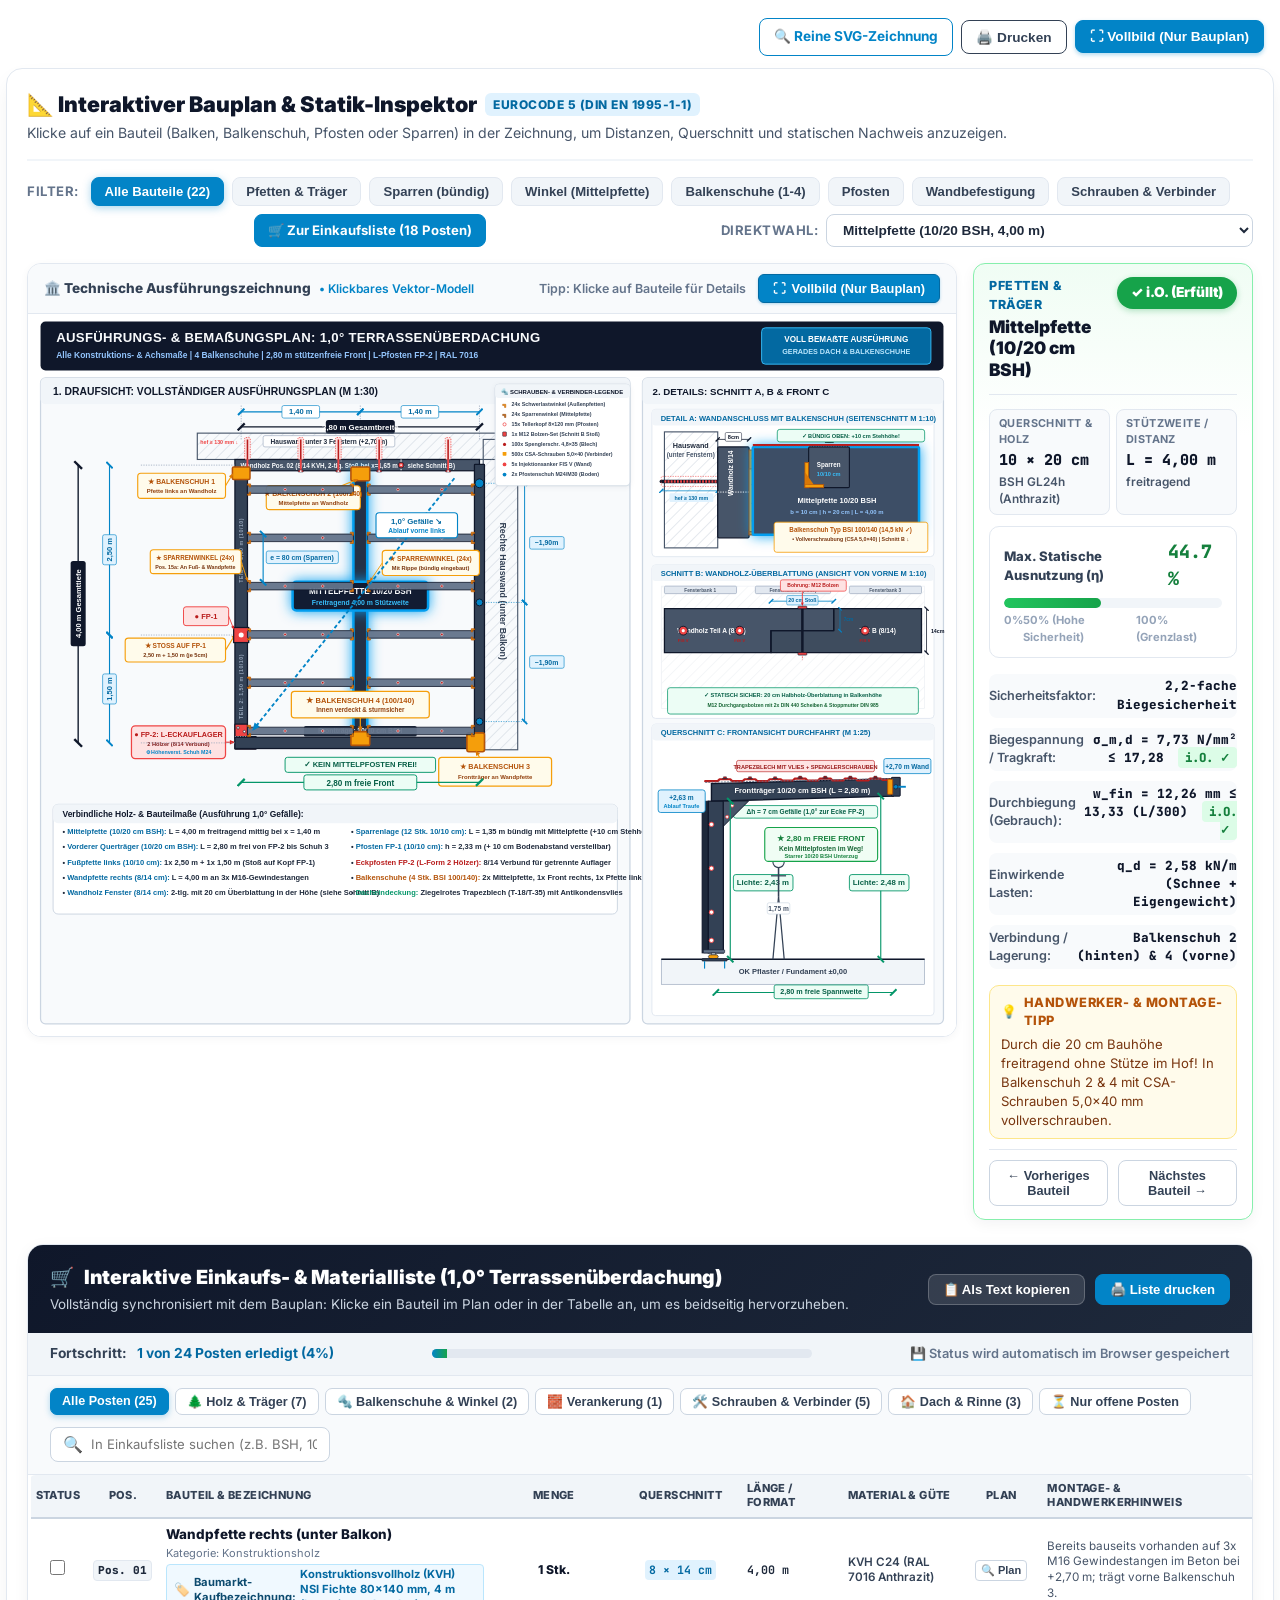
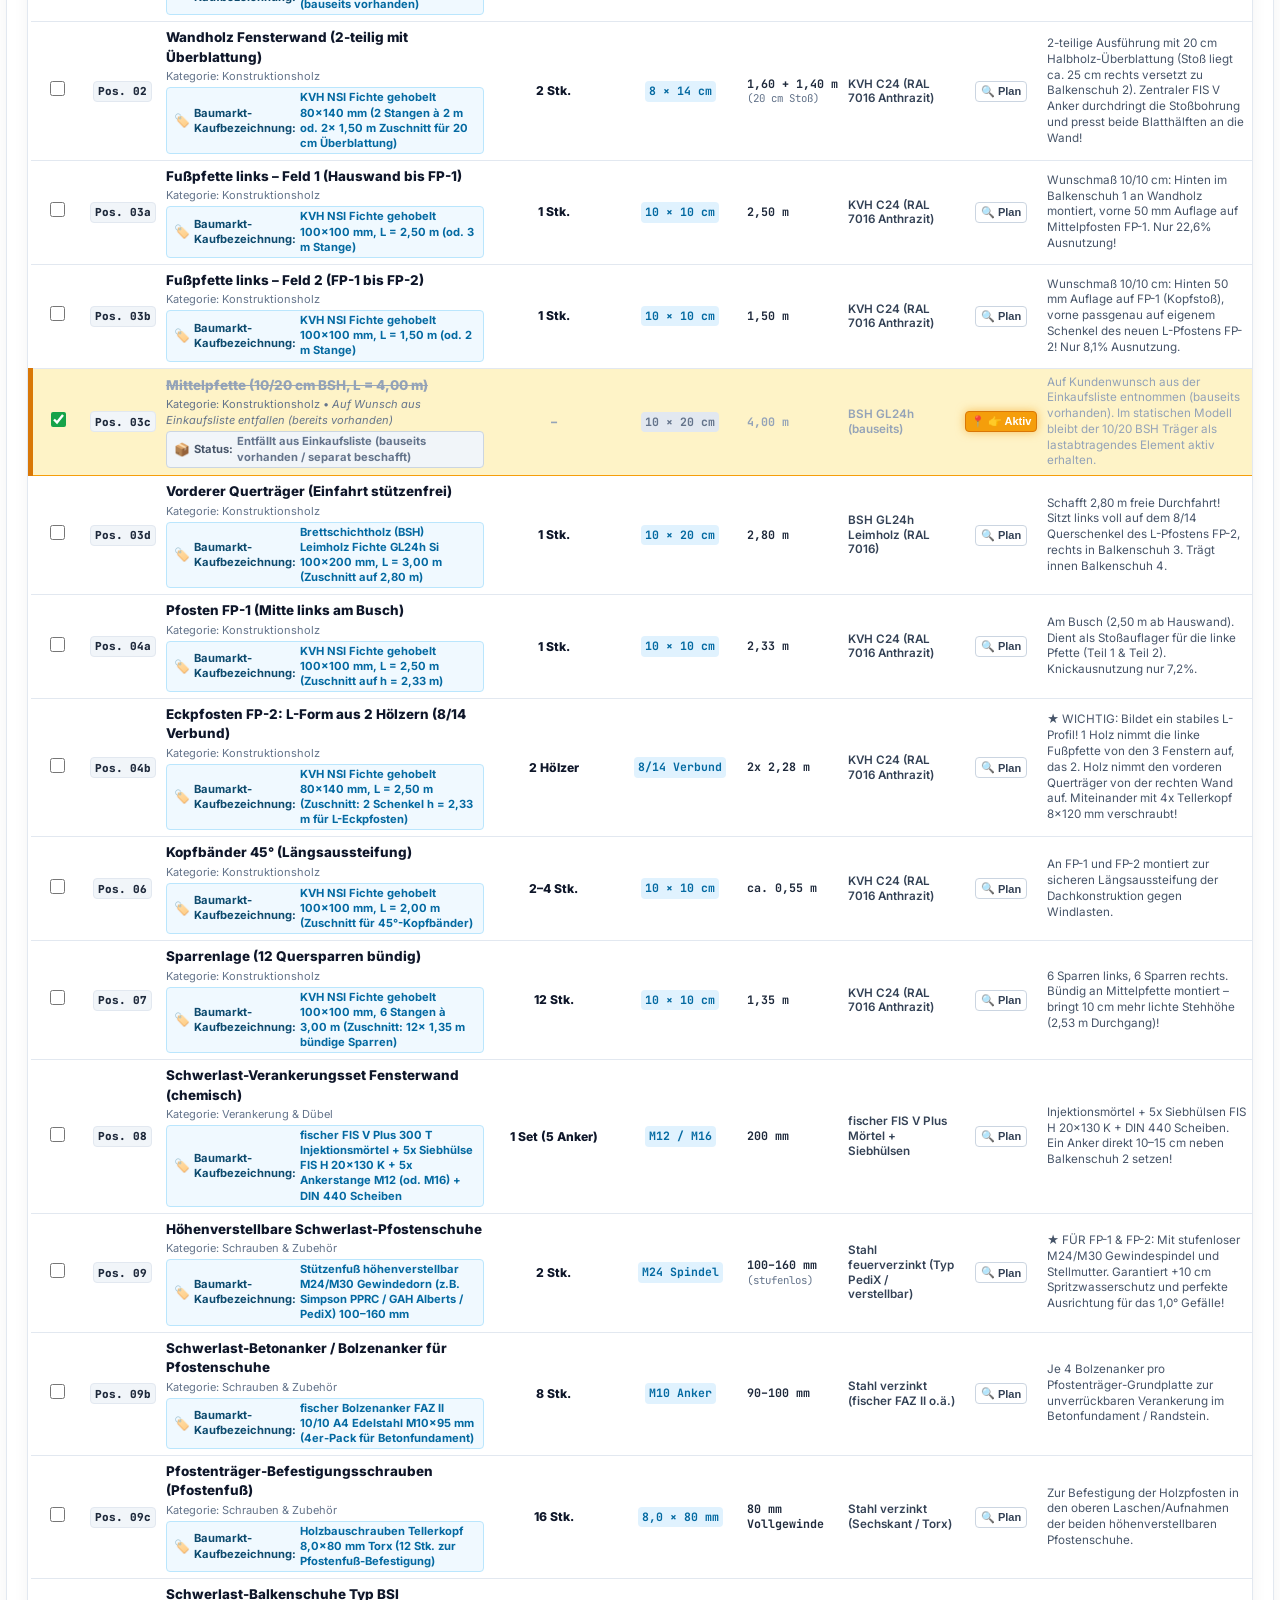
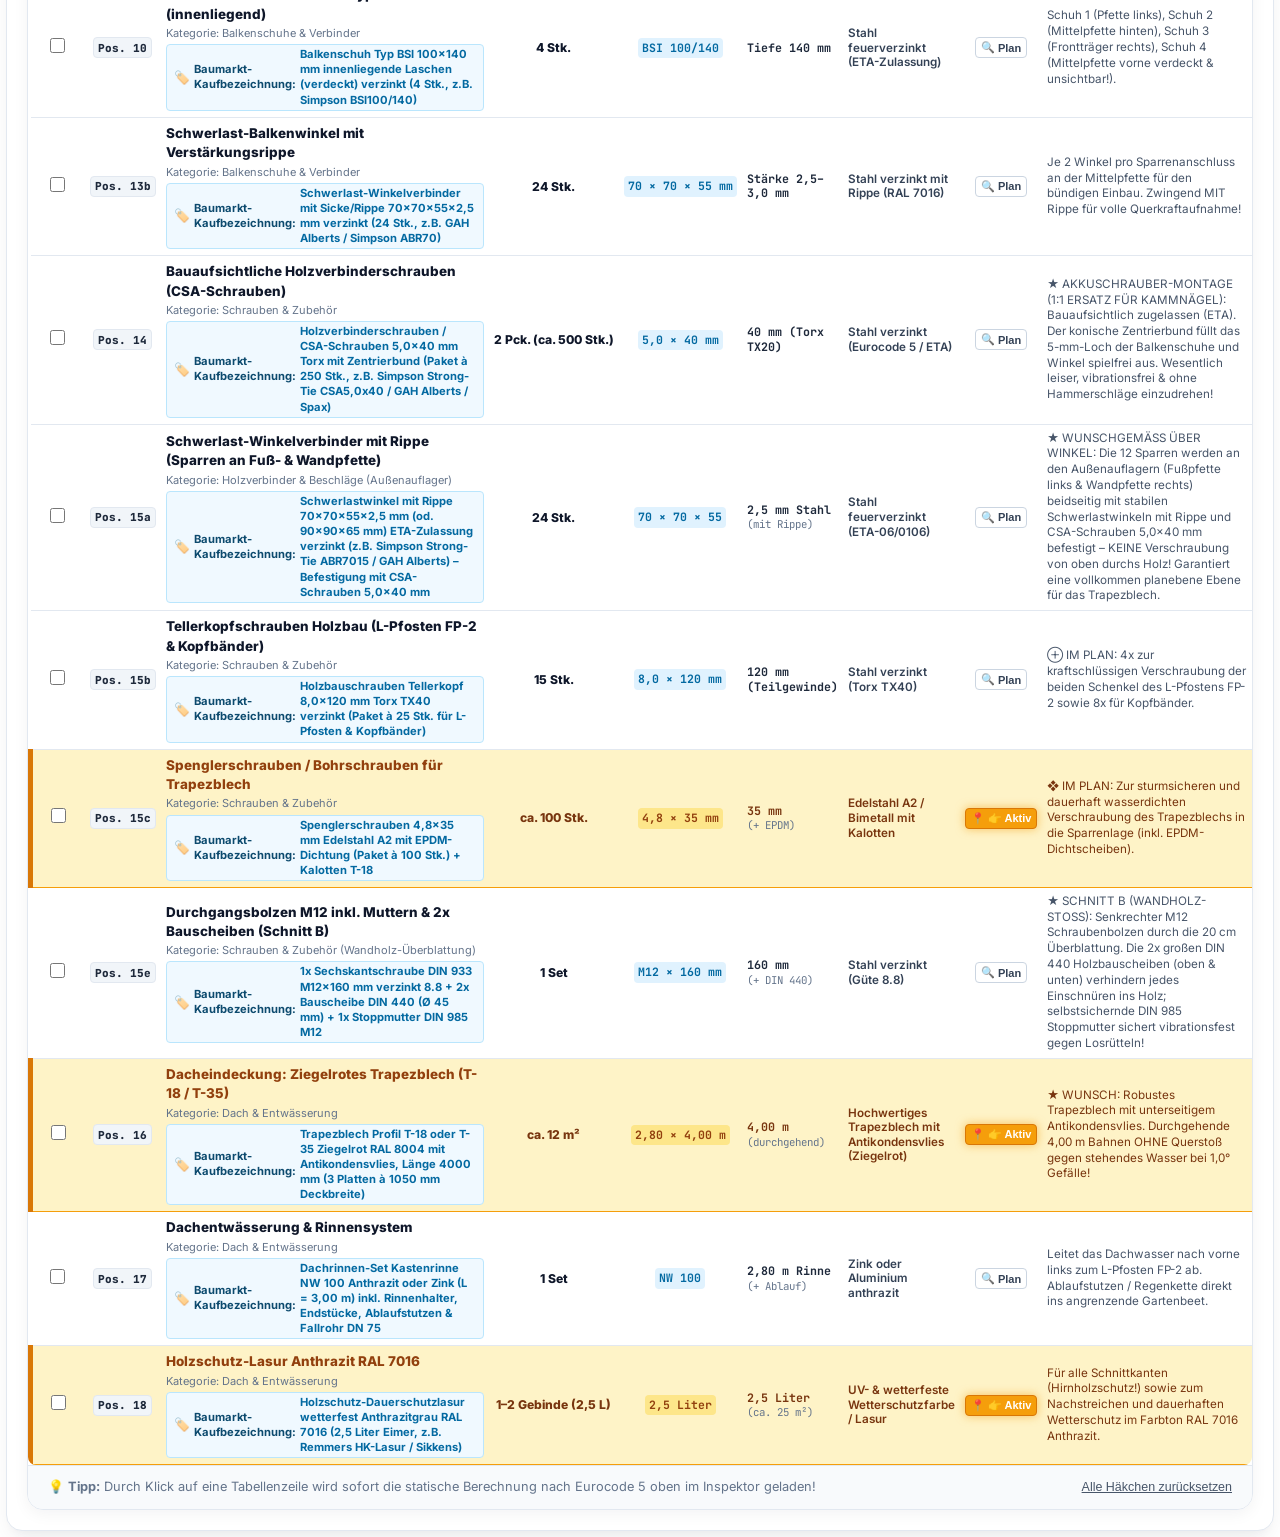
==== commit 5ff85bd7: "Beschränke Repository auf reinen Statik-Inspektor & interaktiven Bauplan" ====
--- a/index.html
+++ b/index.html
@@ -1103,23 +1103,16 @@
 </head>
 <body>
   <!-- Top Navigation Bar for Distribution -->
-  <div style="max-width: 1400px; margin: 12px auto; display: flex; justify-content: space-between; align-items: center; flex-wrap: wrap; gap: 10px; padding: 0 10px;">
-    <div>
-      <a href="Bauplan.html" style="display: inline-flex; align-items: center; gap: 6px; padding: 8px 14px; background: #ffffff; border: 1px solid #cbd5e1; border-radius: 8px; color: #334155; text-decoration: none; font-size: 0.85rem; font-weight: 700; box-shadow: 0 1px 2px rgba(0,0,0,0.05);">
-        ← Zurück zum vollständigen Bauplan &amp; Statikbericht
-      </a>
-    </div>
-    <div style="display: flex; align-items: center; gap: 8px;">
-      <a href="diagrams/bauplan-dachueberstand.svg" target="_blank" style="display: inline-flex; align-items: center; gap: 6px; padding: 8px 14px; background: #ffffff; border: 1px solid #0284c7; border-radius: 8px; color: #0284c7; text-decoration: none; font-size: 0.85rem; font-weight: 700;">
-        🔍 Reine SVG-Zeichnung
-      </a>
-      <button onclick="window.print()" style="display: inline-flex; align-items: center; gap: 6px; padding: 8px 14px; background: #ffffff; border: 1px solid #334155; border-radius: 8px; color: #334155; font-size: 0.85rem; font-weight: 700; cursor: pointer;">
-        🖨️ Drucken
-      </button>
-      <button onclick="window.togglePlanFullscreen()" style="display: inline-flex; align-items: center; gap: 6px; padding: 8px 14px; background: #0284c7; border: 1px solid #0284c7; border-radius: 8px; color: #ffffff; font-size: 0.85rem; font-weight: 700; cursor: pointer; box-shadow: 0 2px 4px rgba(2, 132, 199, 0.3);">
-        ⛶ Vollbild (Nur Bauplan)
-      </button>
-    </div>
+  <div style="max-width: 1400px; margin: 12px auto; display: flex; justify-content: flex-end; align-items: center; flex-wrap: wrap; gap: 8px; padding: 0 10px;">
+    <a href="diagrams/bauplan-dachueberstand.svg" target="_blank" style="display: inline-flex; align-items: center; gap: 6px; padding: 8px 14px; background: #ffffff; border: 1px solid #0284c7; border-radius: 8px; color: #0284c7; text-decoration: none; font-size: 0.85rem; font-weight: 700;">
+      🔍 Reine SVG-Zeichnung
+    </a>
+    <button onclick="window.print()" style="display: inline-flex; align-items: center; gap: 6px; padding: 8px 14px; background: #ffffff; border: 1px solid #334155; border-radius: 8px; color: #334155; font-size: 0.85rem; font-weight: 700; cursor: pointer;">
+      🖨️ Drucken
+    </button>
+    <button onclick="window.togglePlanFullscreen()" style="display: inline-flex; align-items: center; gap: 6px; padding: 8px 14px; background: #0284c7; border: 1px solid #0284c7; border-radius: 8px; color: #ffffff; font-size: 0.85rem; font-weight: 700; cursor: pointer; box-shadow: 0 2px 4px rgba(2, 132, 199, 0.3);">
+      ⛶ Vollbild (Nur Bauplan)
+    </button>
   </div>
 
 
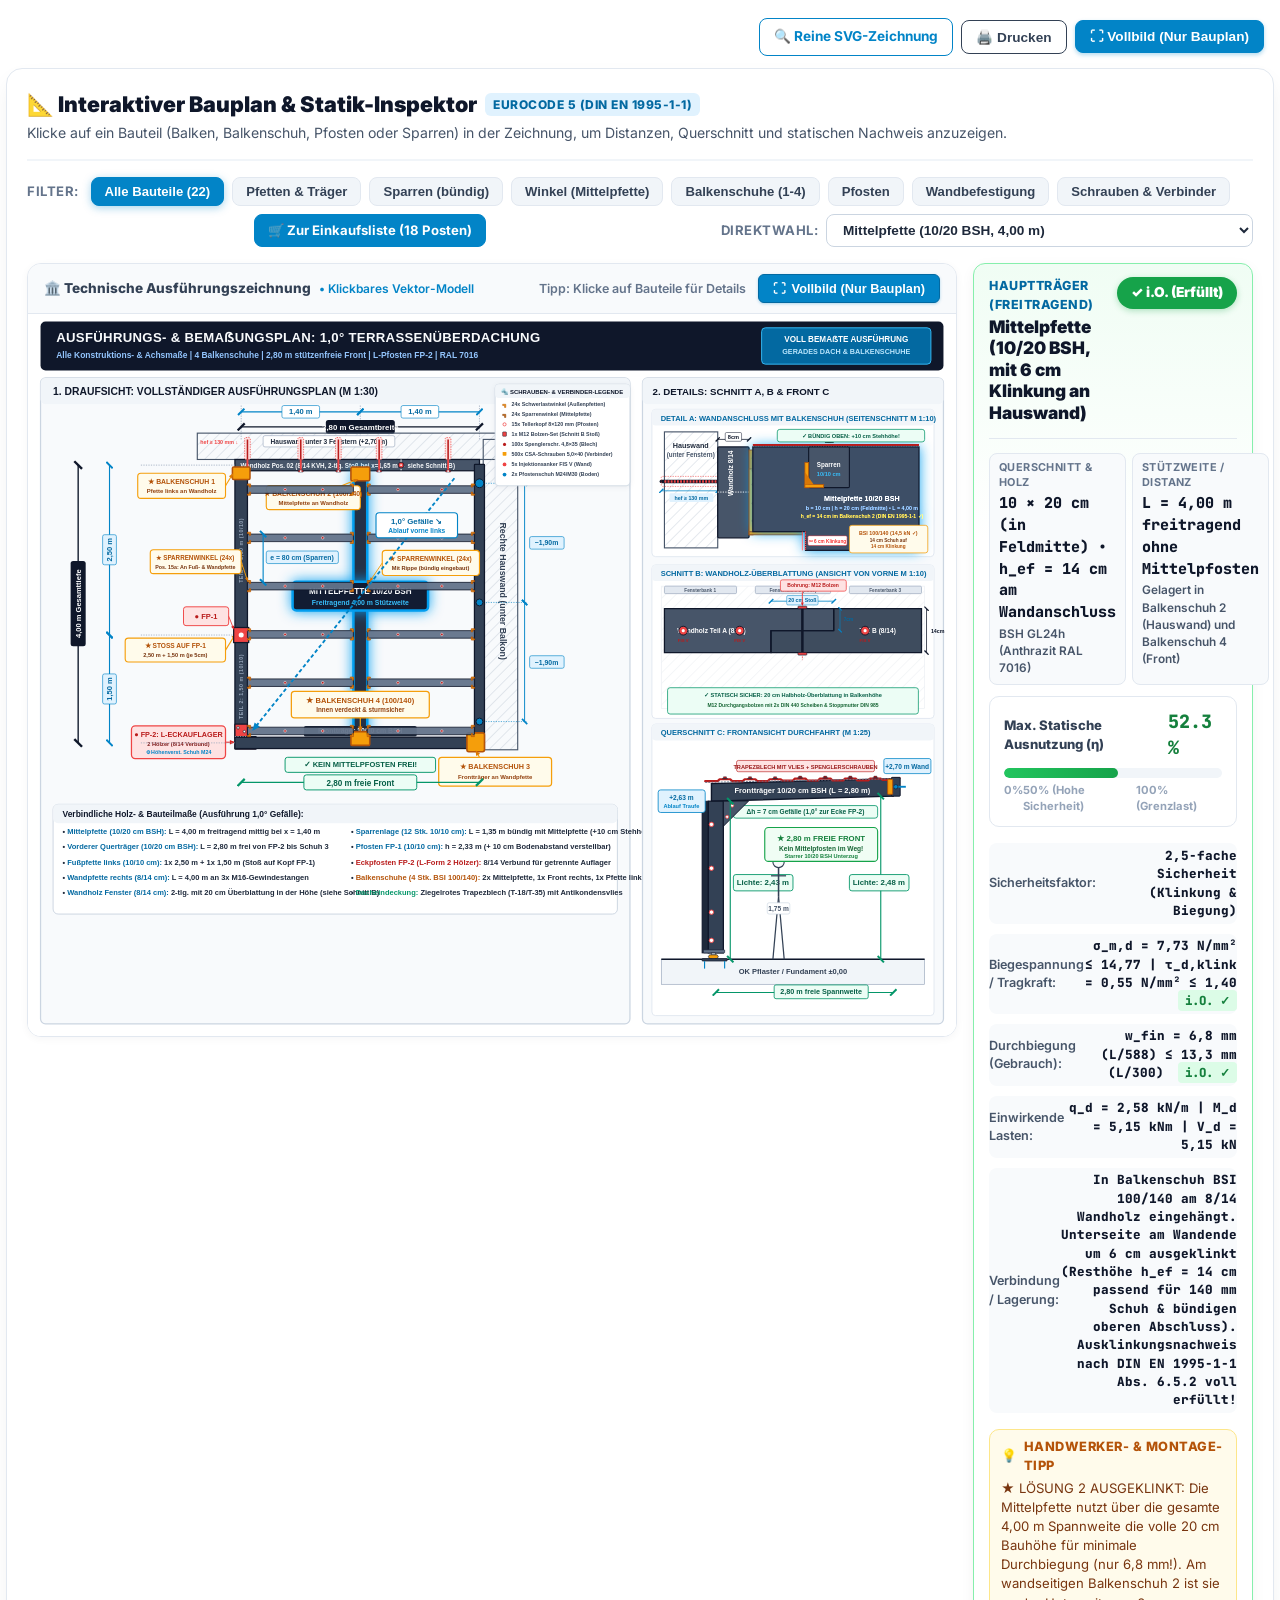
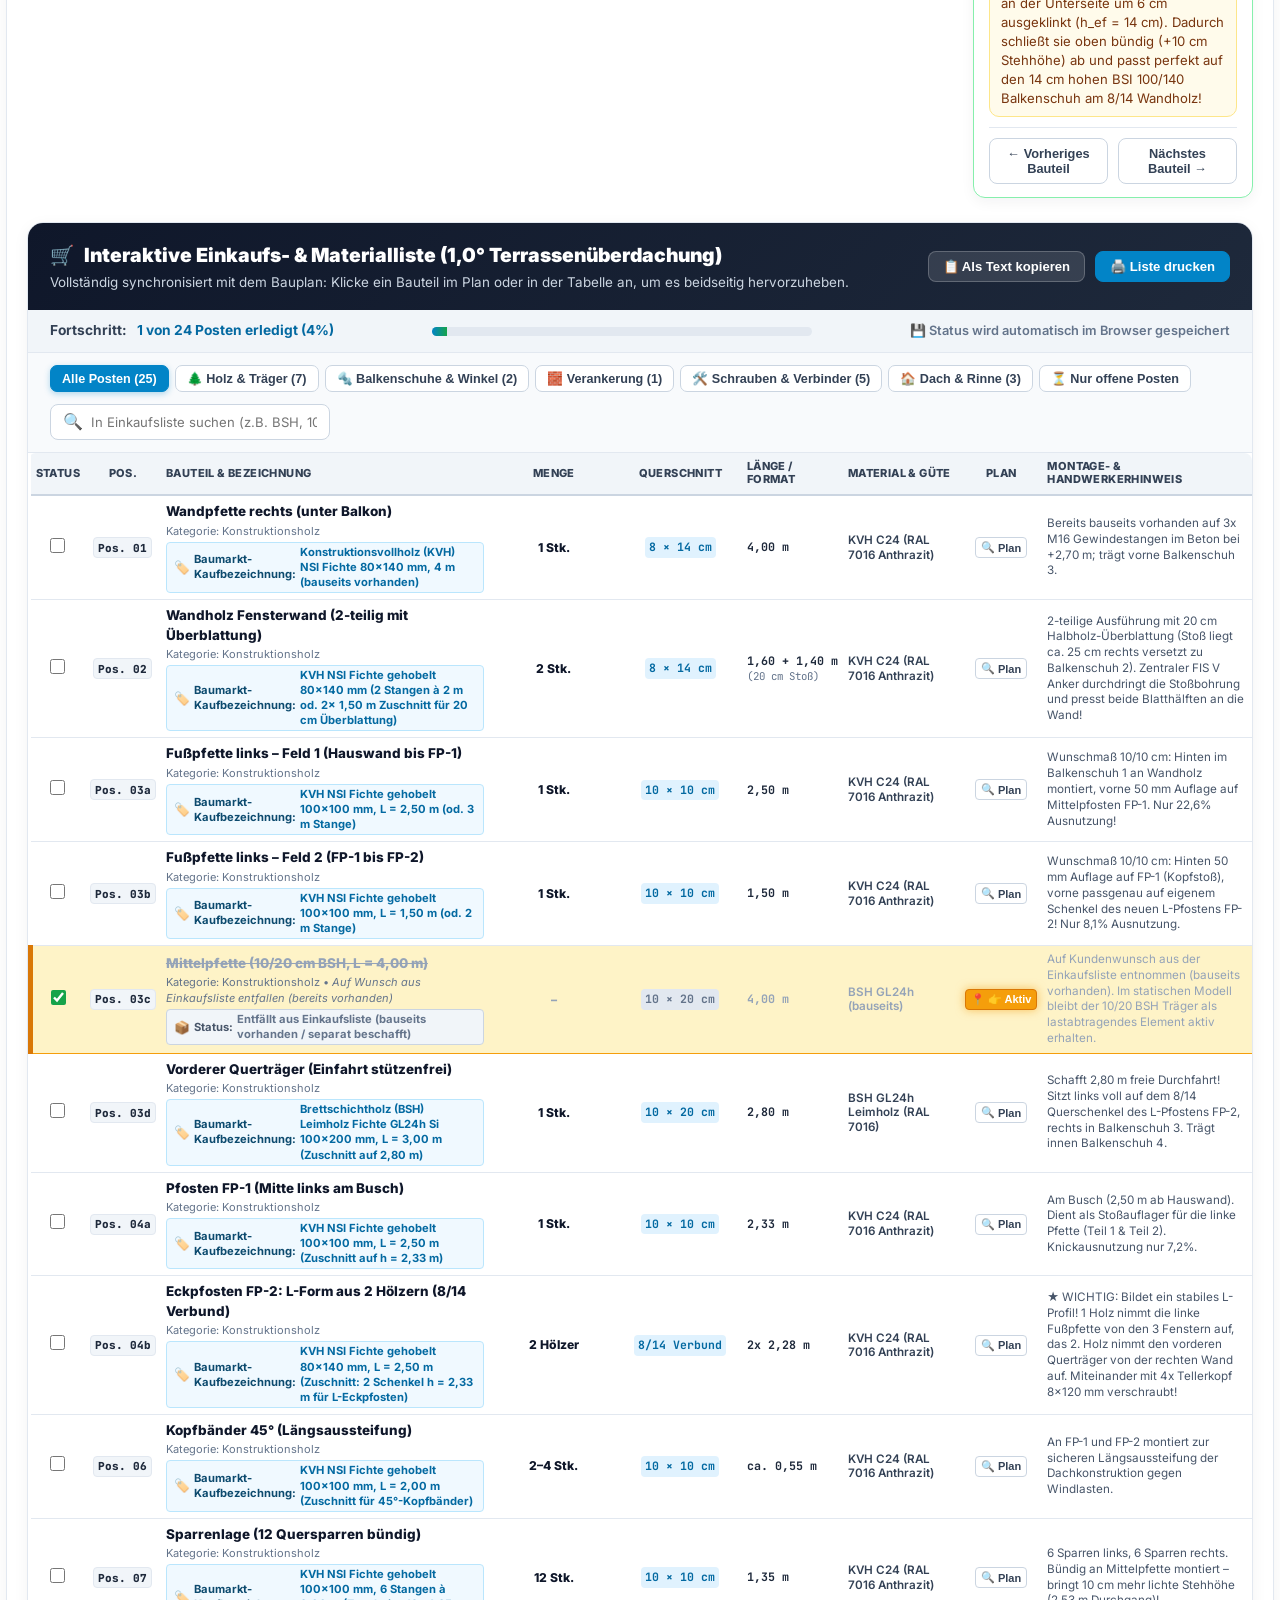
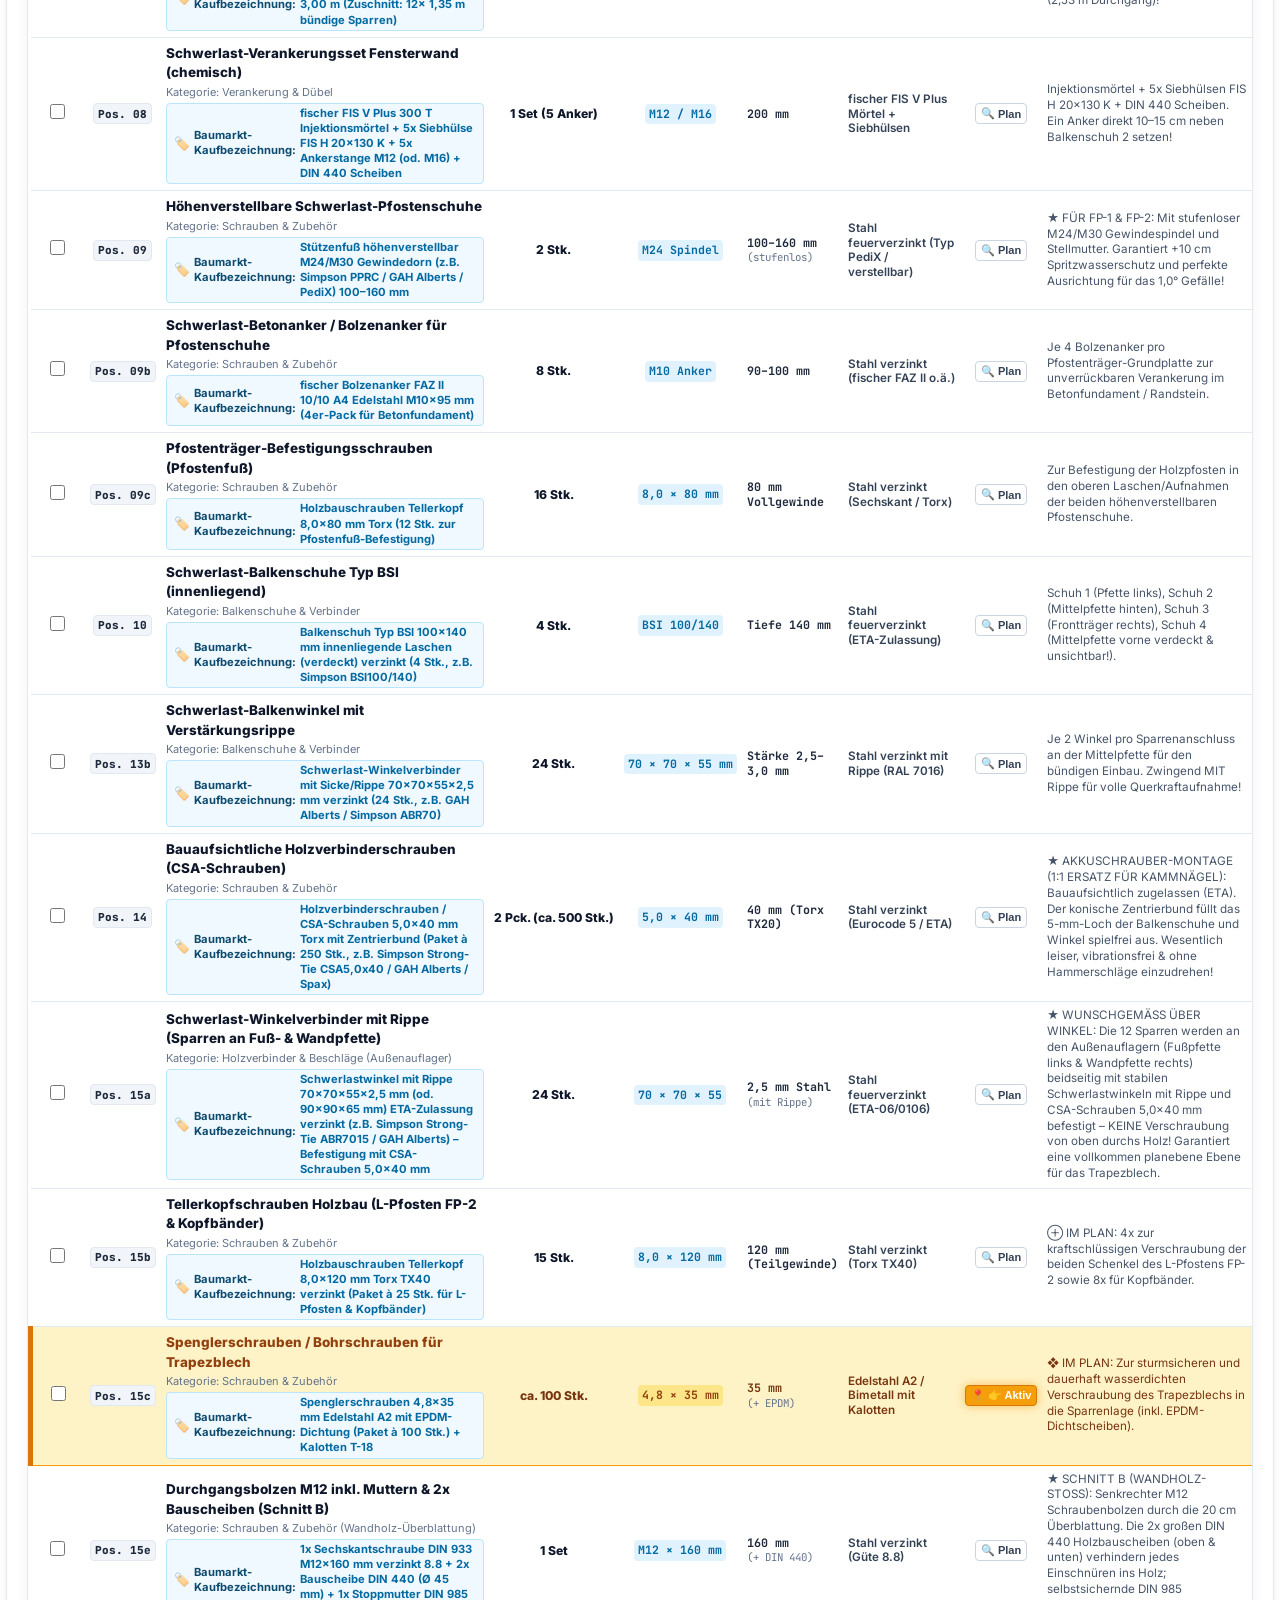
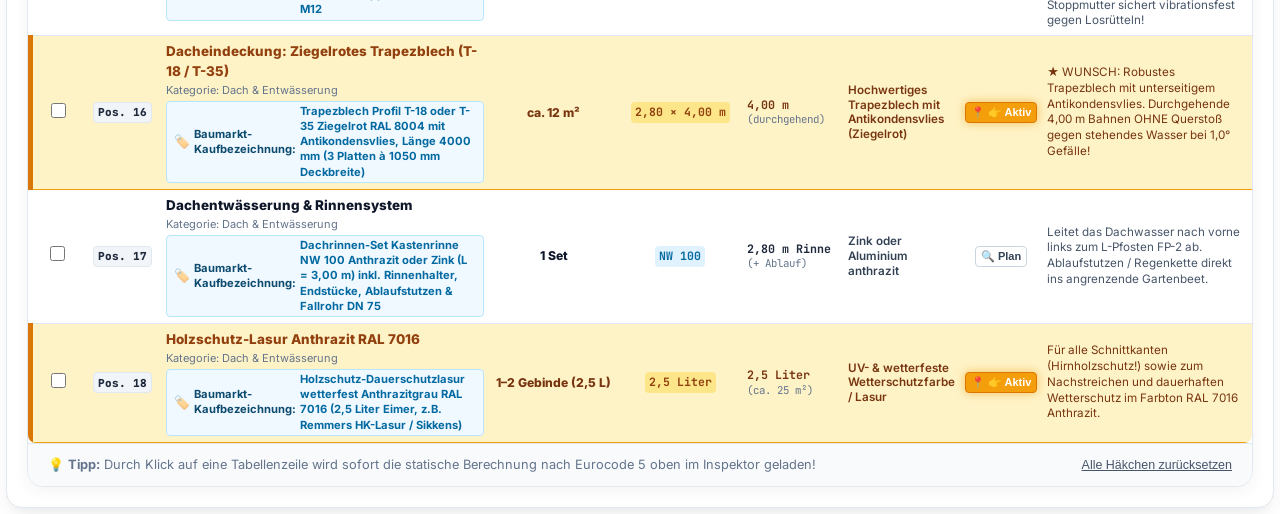
==== commit 7501bbcf: "Lösung 2: Mittelpfette mit 6 cm Ausklinkung an 8/14 Wandholz und BSI 100/140" ====
--- a/index.html
+++ b/index.html
@@ -1299,11 +1299,12 @@
     <text x="285" y="105" font-size="8.5" font-weight="800" fill="#ef4444" text-anchor="middle">hef ≥ 130 mm ↓</text>
 
     <!-- ==================== WANDHOLZ POS. 02 (8/14 cm KVH) ==================== -->
-    <g id="svg-wandholz-fenster" class="comp-hitbox" data-id="wandholz-fenster">
-      <rect id="svg-wandholz-fenster" class="comp-hitbox" data-id="wandholz-fenster" x="310" y="130" width="390" height="18" fill="#475569" stroke="#0f172a" stroke-width="2" />
+    <g id="svg-wandholz-fenster" class="comp-hitbox" data-id="wandholz-fenster" title="Wandholz Pos. 02 (8/14 KVH an Hauswand)">
+      <rect x="310" y="118" width="390" height="40" fill="rgba(0,0,0,0.001)" pointer-events="all" />
+      <rect id="svg-wandholz-fenster" x="310" y="130" width="390" height="18" fill="#475569" stroke="#0f172a" stroke-width="2" />
       <!-- Transversale Fugenlinie am Stoß x=575 (unteres & oberes Blatt treffen aufeinander) -->
-      <line x1="575" y1="130" x2="575" y2="148" stroke="#ffffff" stroke-width="1.8" stroke-dasharray="2,1" />
-      <text x="490" y="143" font-size="10" font-weight="800" fill="#f8fafc" text-anchor="middle" paint-order="stroke" stroke="#0f172a" stroke-width="1.5">Wandholz Pos. 02 (8/14 KVH, 2-tlg. Stoß bei x=1,65 m → siehe Schnitt B)</text>
+      <line x1="575" y1="130" x2="575" y2="148" stroke="#ffffff" stroke-width="1.8" stroke-dasharray="2,1" pointer-events="none" />
+      <text x="490" y="143" font-size="10" font-weight="800" fill="#f8fafc" text-anchor="middle" paint-order="stroke" stroke="#0f172a" stroke-width="1.5" pointer-events="none">Wandholz Pos. 02 (8/14 KVH, 2-tlg. Stoß bei x=1,65 m → siehe Schnitt B)</text>
     </g>
 
     <!-- Zentraler M12 Durchgangsbolzen am Stoß (senkrechte Bohrung durch beide Blätter) -->
@@ -1770,12 +1771,15 @@
       <rect x="28" y="134" width="70" height="14" rx="2" fill="#e0f2fe" />
       <text x="63" y="144" font-size="8.5" font-weight="900" fill="#0369a1" text-anchor="middle">hef ≥ 130 mm</text>
 
-      <!-- 3. Wandholz 8/14 KVH (flach an Hauswand gedübelt) -->
-      <rect class="comp-hitbox" data-id="wandholz-fenster" x="105" y="60" width="50" height="145" fill="#475569" stroke="#0f172a" stroke-width="2" rx="2" />
-      <!-- Horizontale Stoßlinie (Überblattung 7 cm + 7 cm in der Höhe) -->
-      <line x1="105" y1="132" x2="155" y2="132" stroke="#ffffff" stroke-width="1.5" stroke-dasharray="2,2" />
-      <g transform="translate(130, 102) rotate(-90)">
-        <text x="0" y="0" font-size="10.5" font-weight="900" fill="#ffffff" text-anchor="middle">Wandholz 8/14</text>
+      <!-- 3. Wandholz 8/14 KVH (flach an Hauswand gedübelt) - VOLL INTERAKTIV & GROSSE HITBOX -->
+      <g class="comp-hitbox" data-id="wandholz-fenster" title="Wandholz Pos. 02 (8/14 KVH an Hauswand)">
+        <rect x="100" y="55" width="60" height="155" fill="rgba(0,0,0,0.001)" pointer-events="all" />
+        <rect x="105" y="60" width="50" height="145" fill="#475569" stroke="#0f172a" stroke-width="2" rx="2" />
+        <!-- Horizontale Stoßlinie (Überblattung 7 cm + 7 cm in der Höhe) -->
+        <line x1="105" y1="132" x2="155" y2="132" stroke="#ffffff" stroke-width="1.5" stroke-dasharray="2,2" pointer-events="none" />
+        <g transform="translate(130, 102) rotate(-90)" pointer-events="none">
+          <text x="0" y="0" font-size="10.5" font-weight="900" fill="#ffffff" text-anchor="middle">Wandholz 8/14</text>
+        </g>
       </g>
       <!-- Bemaßung Wandholz: 8 cm -->
       <line x1="105" y1="48" x2="155" y2="48" marker-start="url(#tick)" marker-end="url(#tick)" stroke="#0f172a" stroke-width="1.2" />
@@ -1800,10 +1804,22 @@
         <circle cx="265" cy="122" r="1.8" fill="#f59e0b" stroke="#78350f" stroke-width="0.7" />
       </g>
 
-      <!-- 5. Eingelegte Mittelpfette 10/20 cm BSH (läuft nach rechts in den Hof) -->
-      <rect class="comp-hitbox" data-id="mittelpfette" x="161" y="60" width="265" height="140" fill="#334155" stroke="#0f172a" stroke-width="2" rx="2" />
-      <text x="295" y="150" font-size="12" font-weight="900" fill="#ffffff" text-anchor="middle">Mittelpfette 10/20 BSH</text>
-      <text x="295" y="167" font-size="9.5" font-weight="700" fill="#93c5fd" text-anchor="middle">b = 10 cm | h = 20 cm | L = 4,00 m</text>
+      <!-- 5. Eingelegte Mittelpfette 10/20 cm BSH (mit 6 cm Ausklinkung am Wandanschluss) -->
+      <g class="comp-hitbox" data-id="mittelpfette" title="Mittelpfette 10/20 BSH mit 6 cm Ausklinkung im Balkenschuh (h_ef = 14 cm)">
+        <!-- Ausgeklinkter Träger: 14 cm im Balkenschuh (x=161 bis 245), danach volle 20 cm Bauhöhe (y=225) -->
+        <path d="M 161,60 L 426,60 L 426,225 L 245,225 L 245,195 L 161,195 Z" fill="#334155" stroke="#0f172a" stroke-width="2" />
+        
+        <!-- Bemaßung & Klinkungskante 6 cm -->
+        <line x1="245" y1="195" x2="245" y2="225" stroke="#ef4444" stroke-width="2" stroke-dasharray="2,1" />
+        <line x1="240" y1="195" x2="240" y2="225" marker-start="url(#tick-red)" marker-end="url(#tick-red)" stroke="#ef4444" stroke-width="1.2" />
+        <rect x="249" y="202" width="62" height="15" rx="2" fill="#fee2e2" stroke="#ef4444" stroke-width="0.8" />
+        <text x="280" y="213" font-size="7.5" font-weight="900" fill="#b91c1c" text-anchor="middle">✂ 6 cm Klinkung</text>
+
+        <!-- Beschriftung Mittelpfette -->
+        <text x="335" y="146" font-size="11.5" font-weight="900" fill="#ffffff" text-anchor="middle">Mittelpfette 10/20 BSH</text>
+        <text x="335" y="161" font-size="8.5" font-weight="700" fill="#93c5fd" text-anchor="middle">b = 10 cm | h = 20 cm (Feldmitte) • L = 4,00 m</text>
+        <text x="335" y="174" font-size="8" font-weight="800" fill="#fde047" text-anchor="middle">h_ef = 14 cm im Balkenschuh 2 (DIN EN 1995-1-1 ✓)</text>
+      </g>
 
       <!-- 6. BÜNDIG AN DER MITTELPFETTE MONTIERTER SPARREN (10x10 cm Querschnitt) -->
       <g class="comp-hitbox" data-id="sparren">
@@ -1834,9 +1850,10 @@
       <text x="317" y="46" font-size="9" font-weight="900" fill="#065f46" text-anchor="middle">✓ BÜNDIG OBEN: +10 cm Stehhöhe!</text>
 
       <!-- Balkenschuh Info Box -->
-      <rect x="195" y="180" width="245" height="48" rx="4" fill="#fffbeb" stroke="#f59e0b" stroke-width="1.3" />
-      <text x="317" y="195" font-size="10" font-weight="900" fill="#b45309" text-anchor="middle">Balkenschuh Typ BSI 100/140 (14,5 kN ✓)</text>
-      <text x="317" y="210" font-size="8.5" font-weight="700" fill="#78350f" text-anchor="middle">• Vollverschraubung (CSA 5,0×40) | Schnitt B ↓</text>
+      <rect x="315" y="185" width="125" height="44" rx="4" fill="#fffbeb" stroke="#f59e0b" stroke-width="1.2" />
+      <text x="377" y="200" font-size="8.5" font-weight="900" fill="#b45309" text-anchor="middle">BSI 100/140 (14,5 kN ✓)</text>
+      <text x="377" y="212" font-size="7.5" font-weight="700" fill="#78350f" text-anchor="middle">14 cm Schuh auf</text>
+      <text x="377" y="222" font-size="7.5" font-weight="800" fill="#b45309" text-anchor="middle">14 cm Klinkung</text>
     </g>
 
     <!-- ==================== SCHNITT B: WANDHOLZ-ÜBERBLATTUNG (ANSICHT VON VORNE M 1:10) ==================== -->
@@ -3121,21 +3138,21 @@
   // Complete Eurocode 5 Structural Data for each component
   const COMPONENT_DATA = {
     'mittelpfette': {
-      name: 'Mittelpfette (10/20 cm BSH)',
-      category: 'Pfetten & Träger',
-      section: '10 × 20 cm',
-      material: 'BSH GL24h (Anthrazit)',
-      location: 'Dachmitte längs bei x = 1,40 m',
-      span: 'L = 4,00 m',
-      spacing: 'freitragend',
-      loads: 'q_d = 2,58 kN/m (Schnee + Eigengewicht)',
-      bending: 'σ_m,d = 7,73 N/mm² ≤ 17,28',
-      deflection: 'w_fin = 12,26 mm ≤ 13,33 (L/300)',
-      mounting: 'Balkenschuh 2 (hinten) & 4 (vorne)',
-      util: 44.7,
-      safety: '2,2-fache Biegesicherheit',
+      name: 'Mittelpfette (10/20 BSH, mit 6 cm Klinkung an Hauswand)',
+      category: 'Hauptträger (Freitragend)',
+      section: '10 × 20 cm (in Feldmitte) • h_ef = 14 cm am Wandanschluss',
+      material: 'BSH GL24h (Anthrazit RAL 7016)',
+      location: 'Mitte Hof (x = 1,40 m) von Hauswand bis Front',
+      span: 'L = 4,00 m freitragend ohne Mittelpfosten',
+      spacing: 'Gelagert in Balkenschuh 2 (Hauswand) und Balkenschuh 4 (Front)',
+      loads: 'q_d = 2,58 kN/m | M_d = 5,15 kNm | V_d = 5,15 kN',
+      bending: 'σ_m,d = 7,73 N/mm² ≤ 14,77 | τ_d,klink = 0,55 N/mm² ≤ 1,40',
+      deflection: 'w_fin = 6,8 mm (L/588) ≤ 13,3 mm (L/300)',
+      mounting: 'In Balkenschuh BSI 100/140 am 8/14 Wandholz eingehängt. Unterseite am Wandende um 6 cm ausgeklinkt (Resthöhe h_ef = 14 cm passend für 140 mm Schuh & bündigen oberen Abschluss). Ausklinkungsnachweis nach DIN EN 1995-1-1 Abs. 6.5.2 voll erfüllt!',
+      util: 52.3,
+      safety: '2,5-fache Sicherheit (Klinkung & Biegung)',
       status: 'i.O. (Erfüllt)',
-      tip: 'Durch die 20 cm Bauhöhe freitragend ohne Stütze im Hof! In Balkenschuh 2 & 4 mit CSA-Schrauben 5,0×40 mm vollverschrauben.'
+      tip: '★ LÖSUNG 2 AUSGEKLINKT: Die Mittelpfette nutzt über die gesamte 4,00 m Spannweite die volle 20 cm Bauhöhe für minimale Durchbiegung (nur 6,8 mm!). Am wandseitigen Balkenschuh 2 ist sie an der Unterseite um 6 cm ausgeklinkt (h_ef = 14 cm). Dadurch schließt sie oben bündig (+10 cm Stehhöhe) ab und passt perfekt auf den 14 cm hohen BSI 100/140 Balkenschuh am 8/14 Wandholz!'
     },
     'fronttraeger': {
       name: 'Vorderer Querträger (10/20 cm BSH)',
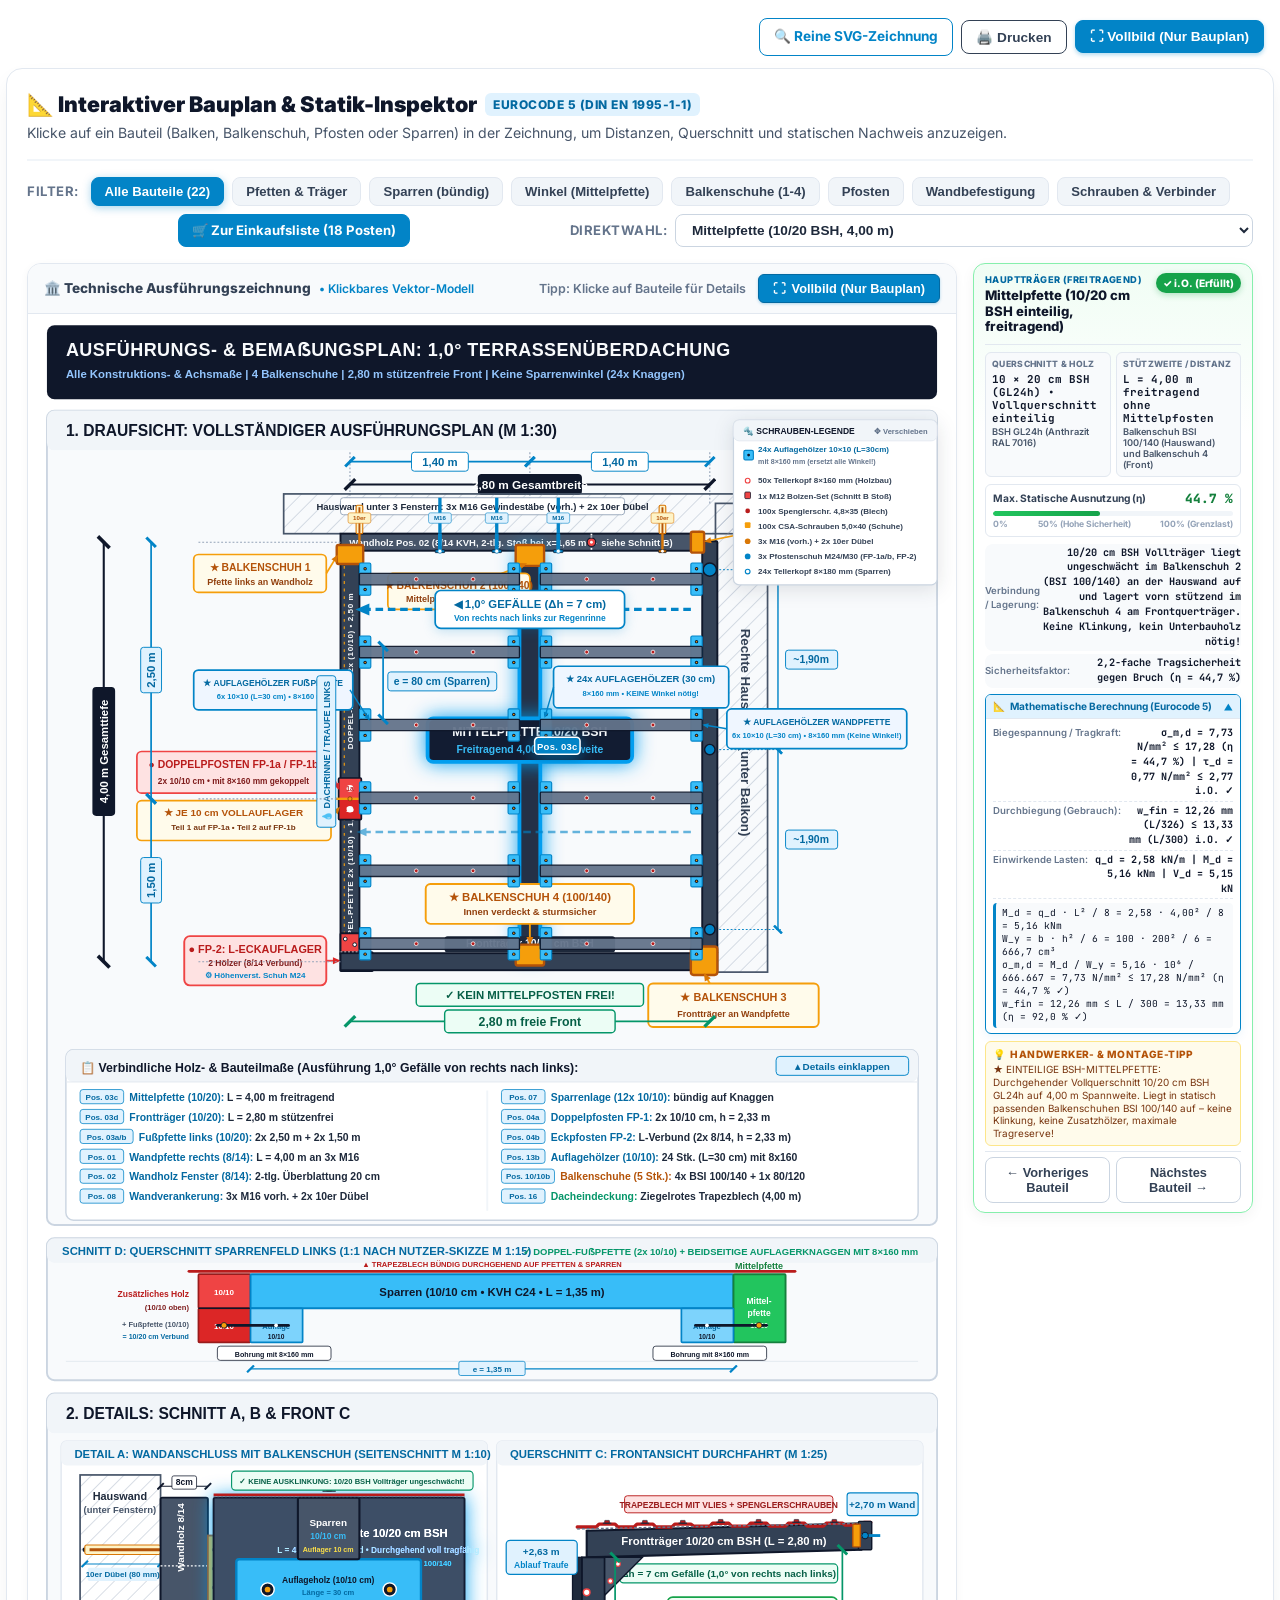
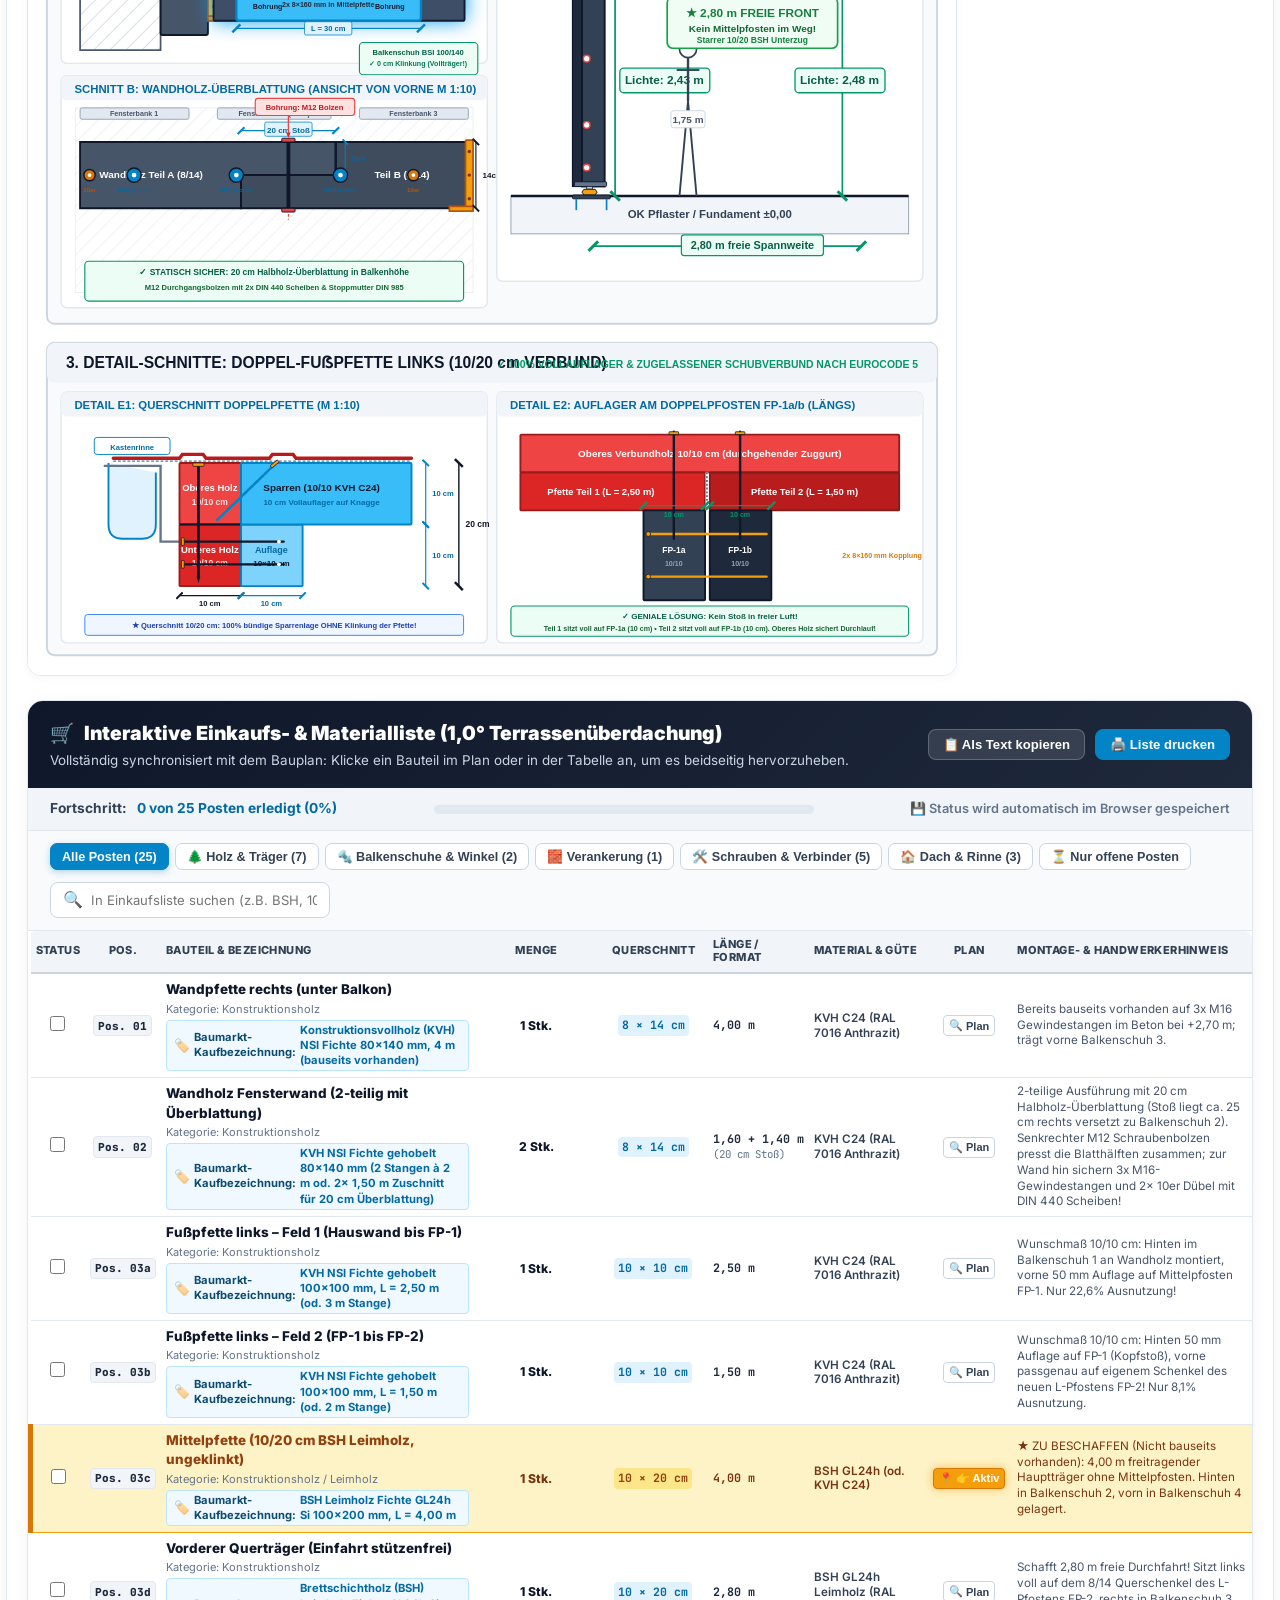
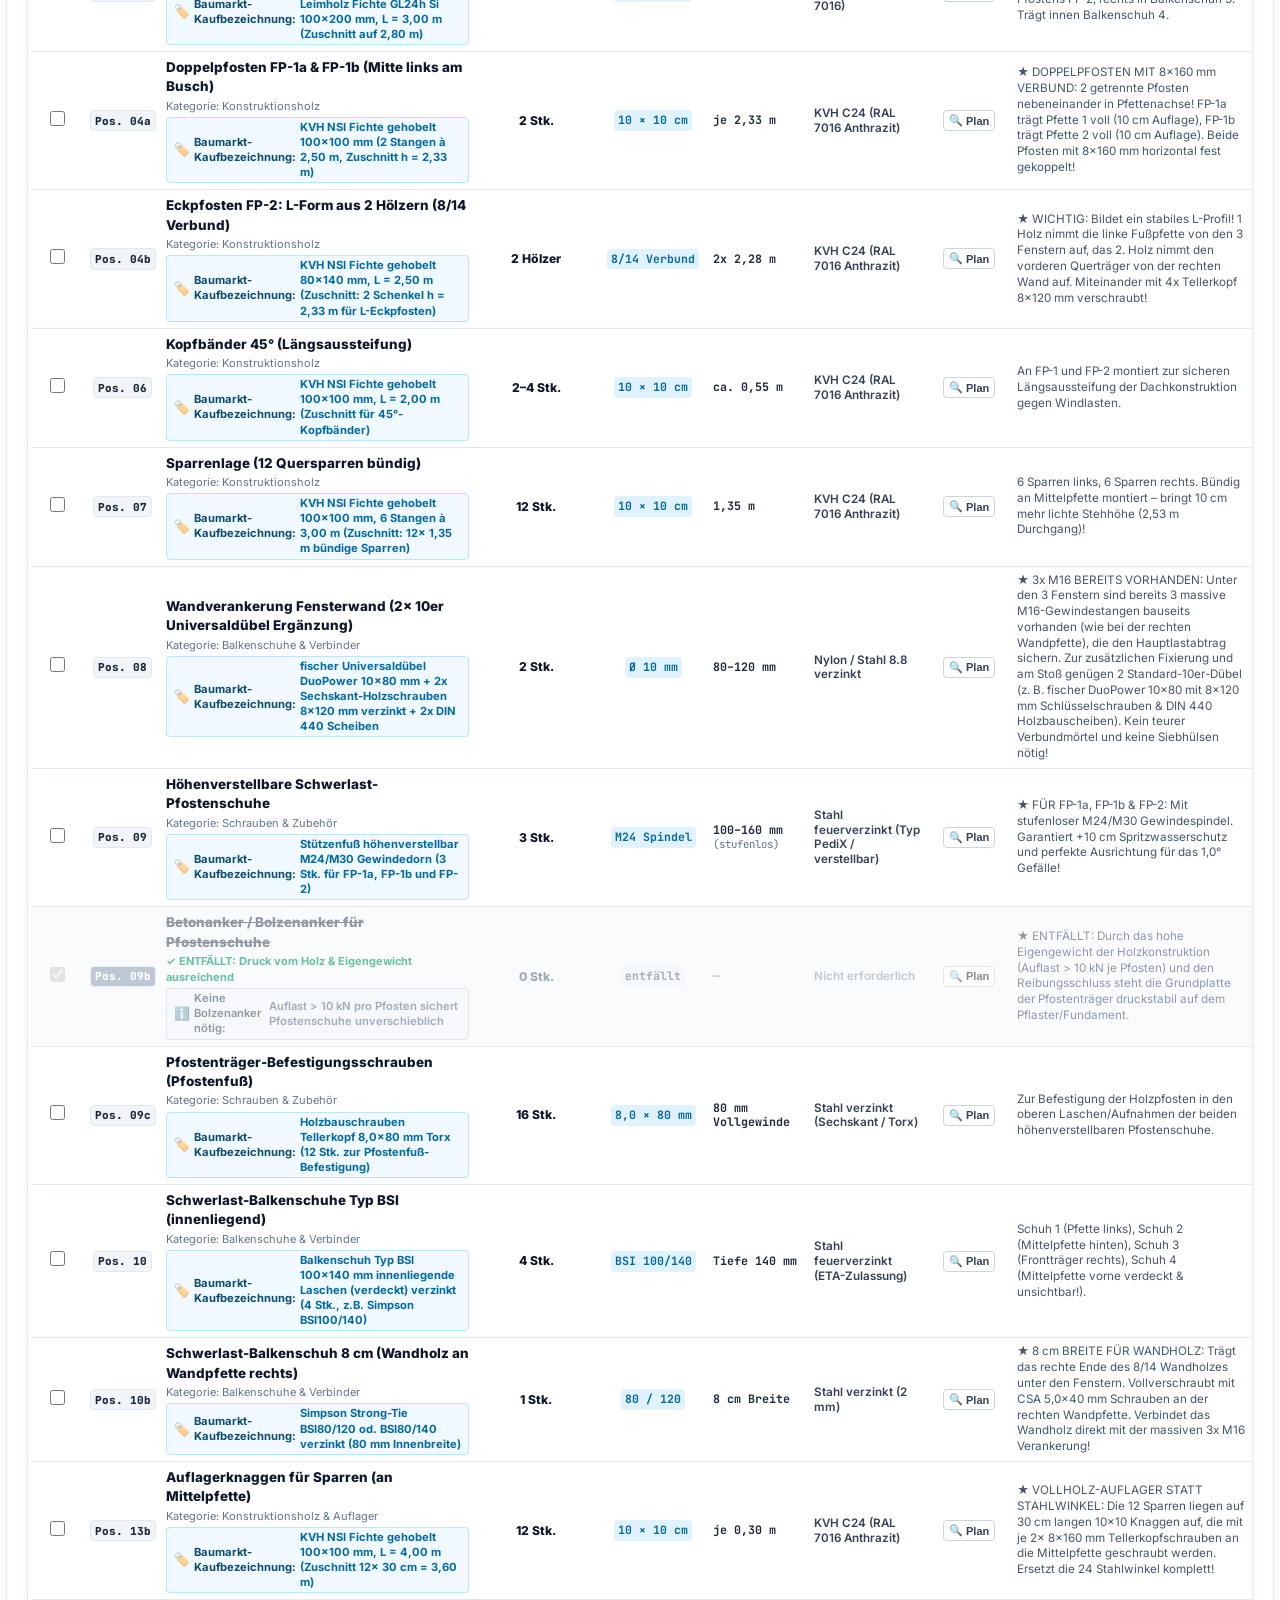
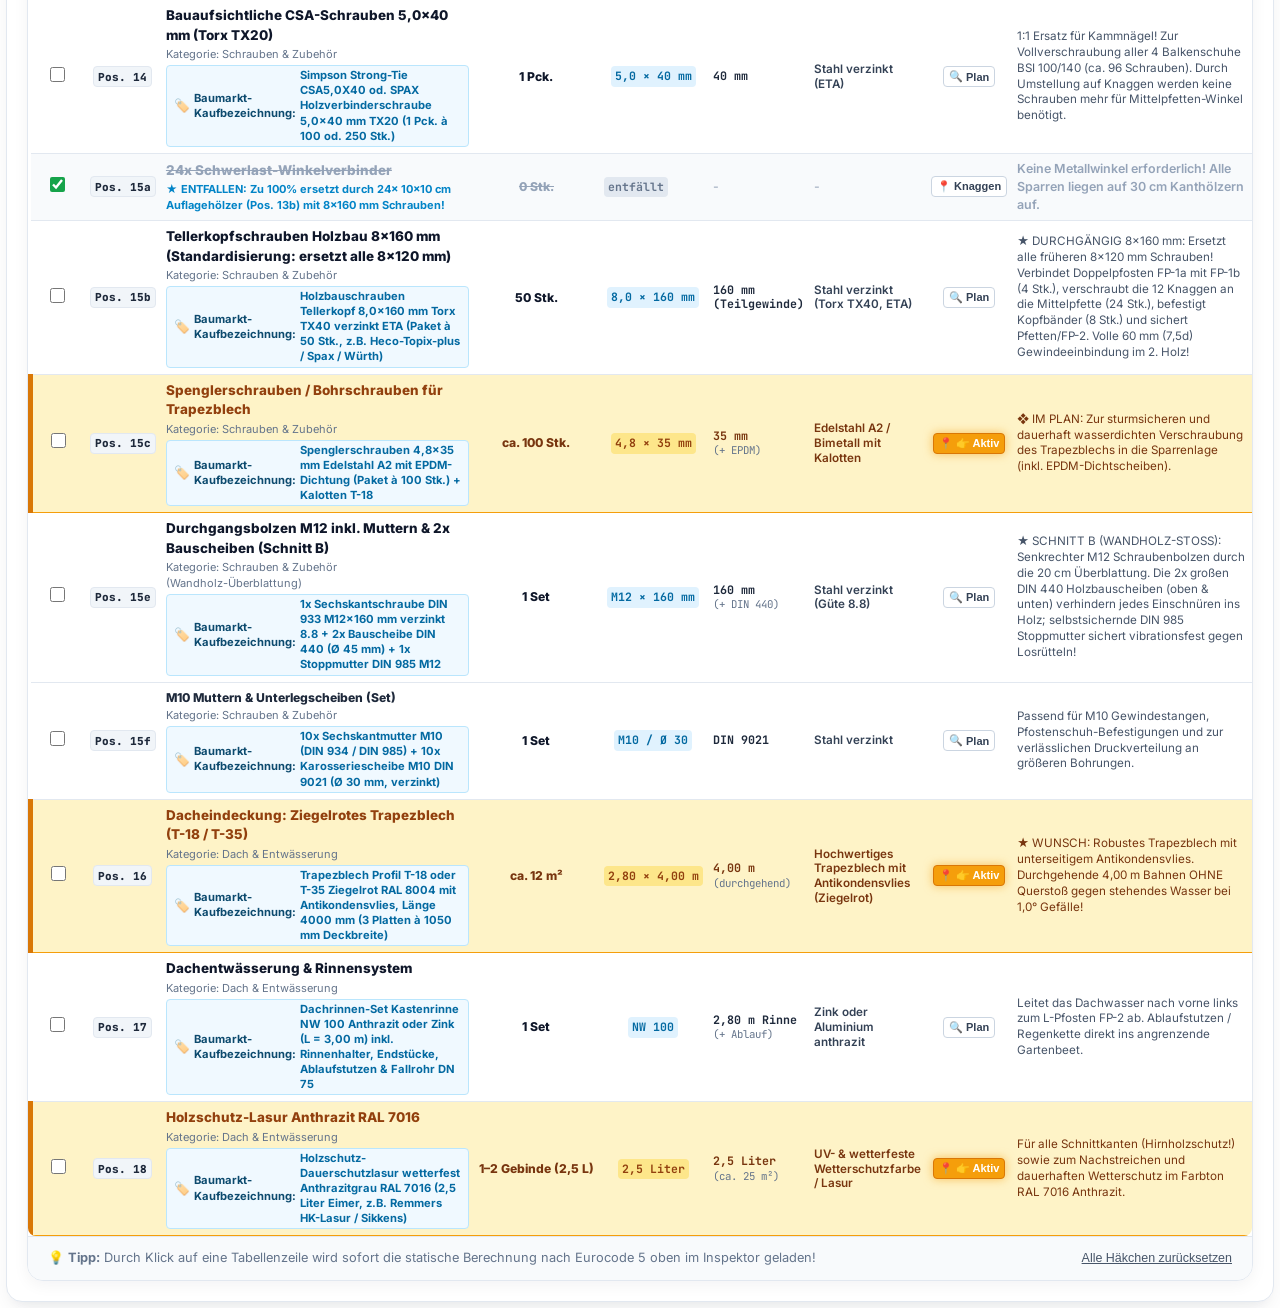
==== commit ff39b51f: "feat(statik-inspektor): Klickbare Schraubenlegende, 1.0° Gefälle & Detail-Schnitt Doppel-Fußpfette" ====
--- a/index.html
+++ b/index.html
@@ -333,9 +333,8 @@
     .svg-wrapper {
       position: relative;
       width: 100%;
-      overflow: auto;
+      overflow: visible;
       background: #ffffff;
-      max-height: 820px;
     }
 
     .svg-wrapper svg {
@@ -356,6 +355,17 @@
 
     .comp-hitbox * {
       pointer-events: auto;
+    }
+
+    #svg-schrauben-legende .comp-hitbox:hover > rect:first-child {
+      fill: rgba(2, 132, 199, 0.12) !important;
+      rx: 3px;
+    }
+    #svg-schrauben-legende .comp-hitbox.active > rect:first-child {
+      fill: #e0f2fe !important;
+      stroke: #0284c7 !important;
+      stroke-width: 1.2px !important;
+      rx: 3px;
     }
 
     /* iPad / Mobile Floating Selection Toast */
@@ -462,51 +472,10 @@
       background: #ffffff;
       border: 1.5px solid var(--slate-200);
       border-radius: 12px;
-      padding: 13px 15px;
+      padding: 9px 11px;
       box-shadow: 0 4px 14px rgba(15, 23, 42, 0.05);
       position: sticky;
       top: 10px;
-    }
-
-    .insp-comp-title {
-      font-size: 1.08rem !important;
-      font-weight: 900;
-      color: var(--slate-900);
-      line-height: 1.25;
-    }
-
-    .metrics-grid {
-      display: grid;
-      grid-template-columns: repeat(2, 1fr);
-      gap: 6px !important;
-      margin-bottom: 11px !important;
-    }
-
-    .metric-box {
-      background: var(--slate-50);
-      border: 1px solid var(--slate-200);
-      border-radius: 8px !important;
-      padding: 6px 9px !important;
-    }
-
-    .metric-label {
-      font-size: 0.68rem !important;
-      margin-bottom: 2px !important;
-    }
-
-    .metric-val {
-      font-size: 0.94rem !important;
-    }
-
-    .detail-row {
-      padding: 3.5px 0 !important;
-      font-size: 0.79rem !important;
-    }
-
-    .tip-box {
-      padding: 8px 11px !important;
-      margin-bottom: 10px !important;
-      font-size: 0.78rem !important;
     }
 
     .inspector-card.status-pass {
@@ -1099,9 +1068,326 @@
       100% { transform: scale(1); }
     }
     
+
+    /* --- REFINED COMPACT TYPOGRAPHY & MATH DROPDOWN (USER REQUEST) --- */
+    .inspector-card {
+      padding: 9px 11px !important;
+      font-size: 0.70rem !important;
+    }
+
+    .insp-header {
+      display: flex !important;
+      justify-content: space-between !important;
+      align-items: flex-start !important;
+      gap: 8px !important;
+      margin-bottom: 7px !important;
+      padding-bottom: 7px !important;
+      border-bottom: 1.5px solid var(--slate-200) !important;
+    }
+
+    .insp-comp-type {
+      font-size: 0.58rem !important;
+      font-weight: 800 !important;
+      color: var(--primary-dark) !important;
+      text-transform: uppercase !important;
+      letter-spacing: 0.4px !important;
+      margin-bottom: 1px !important;
+    }
+
+    .insp-comp-title {
+      font-size: 0.82rem !important;
+      font-weight: 800 !important;
+      color: var(--slate-900) !important;
+      line-height: 1.2 !important;
+      margin-bottom: 2px !important;
+    }
+
+    .insp-badge {
+      display: inline-flex !important;
+      align-items: center !important;
+      gap: 4px !important;
+      padding: 2.5px 7px !important;
+      border-radius: 9999px !important;
+      font-size: 0.64rem !important;
+      font-weight: 800 !important;
+      white-space: nowrap !important;
+      flex-shrink: 0 !important;
+    }
+
+    .metrics-grid {
+      display: grid !important;
+      grid-template-columns: repeat(2, 1fr) !important;
+      gap: 5px !important;
+      margin-bottom: 7px !important;
+    }
+
+    .metric-box {
+      padding: 5px 6px !important;
+      border-radius: 6px !important;
+      background: var(--slate-50) !important;
+      border: 1px solid var(--slate-200) !important;
+      overflow: hidden !important;
+    }
+
+    .metric-label {
+      font-size: 0.54rem !important;
+      font-weight: 800 !important;
+      color: var(--slate-500) !important;
+      text-transform: uppercase !important;
+      letter-spacing: 0.3px !important;
+      margin-bottom: 2px !important;
+    }
+
+    .metric-val {
+      font-size: 0.68rem !important;
+      font-weight: 700 !important;
+      color: var(--slate-900) !important;
+      line-height: 1.2 !important;
+      word-break: normal !important;
+      overflow-wrap: break-word !important;
+      font-family: 'JetBrains Mono', monospace !important;
+    }
+
+    .metric-sub {
+      font-size: 0.58rem !important;
+      font-weight: 600 !important;
+      color: var(--slate-600) !important;
+      line-height: 1.18 !important;
+      margin-top: 2px !important;
+    }
+
+    .util-container {
+      padding: 5px 7px !important;
+      margin-bottom: 7px !important;
+      border-radius: 6px !important;
+      background: #ffffff !important;
+      border: 1.5px solid var(--slate-200) !important;
+    }
+
+    .util-header {
+      display: flex !important;
+      justify-content: space-between !important;
+      align-items: center !important;
+      margin-bottom: 3px !important;
+    }
+
+    .util-title {
+      font-size: 0.64rem !important;
+      font-weight: 700 !important;
+      color: var(--slate-700) !important;
+    }
+
+    .util-number {
+      font-size: 0.80rem !important;
+      font-weight: 800 !important;
+      font-family: 'JetBrains Mono', monospace !important;
+    }
+
+    .util-bar-track {
+      height: 5px !important;
+      background: var(--slate-100) !important;
+      border-radius: 9999px !important;
+      overflow: hidden !important;
+      position: relative !important;
+    }
+
+    .util-scale {
+      display: flex !important;
+      justify-content: space-between !important;
+      font-size: 0.54rem !important;
+      font-weight: 700 !important;
+      color: var(--slate-400) !important;
+      margin-top: 2px !important;
+    }
+
+    .details-section {
+      display: flex !important;
+      flex-direction: column !important;
+      gap: 3px !important;
+      margin-bottom: 6px !important;
+    }
+
+    .detail-row {
+      display: flex !important;
+      justify-content: space-between !important;
+      align-items: center !important;
+      padding: 2px 0 !important;
+      font-size: 0.64rem !important;
+    }
+
+    .detail-row .lbl {
+      font-size: 0.60rem !important;
+      color: var(--slate-500) !important;
+      font-weight: 600 !important;
+    }
+
+    .detail-row .val {
+      font-size: 0.64rem !important;
+      font-weight: 700 !important;
+      font-family: 'JetBrains Mono', monospace !important;
+      color: var(--slate-900) !important;
+      text-align: right !important;
+    }
+
+    .detail-row .badge-ok {
+      font-size: 0.56rem !important;
+      padding: 1px 4px !important;
+      border-radius: 3px !important;
+      margin-left: 4px !important;
+      font-weight: 800 !important;
+    }
+
+    /* MATHEMATISCHE BERECHNUNG DROPDOWN */
+    .math-calc-dropdown {
+      background: #f8fafc !important;
+      border: 1px solid #cbd5e1 !important;
+      border-radius: 6px !important;
+      margin: 5px 0 7px 0 !important;
+      overflow: hidden !important;
+      transition: all 0.2s ease !important;
+    }
+
+    .math-calc-dropdown[open] {
+      background: #ffffff !important;
+      border-color: #0284c7 !important;
+      box-shadow: 0 3px 10px rgba(2, 132, 199, 0.08) !important;
+    }
+
+    .math-calc-summary {
+      display: flex !important;
+      justify-content: space-between !important;
+      align-items: center !important;
+      padding: 4px 7px !important;
+      font-size: 0.63rem !important;
+      font-weight: 700 !important;
+      color: #0369a1 !important;
+      cursor: pointer !important;
+      user-select: none !important;
+      background: #f0f9ff !important;
+      list-style: none !important;
+    }
+
+    .math-calc-summary::-webkit-details-marker {
+      display: none !important;
+    }
+
+    .math-calc-summary:hover {
+      background: #e0f2fe !important;
+    }
+
+    .math-calc-dropdown[open] .math-calc-summary {
+      border-bottom: 1px solid #e2e8f0 !important;
+      background: #e0f2fe !important;
+    }
+
+    .calc-summary-left {
+      display: inline-flex !important;
+      align-items: center !important;
+      gap: 4px !important;
+    }
+
+    .dropdown-chevron {
+      font-size: 0.56rem !important;
+      transition: transform 0.2s ease !important;
+      color: #0284c7 !important;
+    }
+
+    .math-calc-dropdown[open] .dropdown-chevron {
+      transform: rotate(180deg) !important;
+    }
+
+    .math-calc-content {
+      padding: 5px 7px !important;
+    }
+
+    .calc-row {
+      display: flex !important;
+      justify-content: space-between !important;
+      align-items: flex-start !important;
+      gap: 6px !important;
+      padding: 2px 0 !important;
+      border-bottom: 1px dashed #e2e8f0 !important;
+      font-size: 0.63rem !important;
+    }
+
+    .calc-row:last-child {
+      border-bottom: none !important;
+    }
+
+    .calc-lbl {
+      color: #64748b !important;
+      font-weight: 600 !important;
+      font-size: 0.60rem !important;
+      flex-shrink: 0 !important;
+    }
+
+    .calc-val {
+      font-weight: 700 !important;
+      color: #0f172a !important;
+      text-align: right !important;
+      font-size: 0.63rem !important;
+      font-family: 'JetBrains Mono', monospace !important;
+    }
+
+    .calc-formula-box {
+      margin-top: 4px !important;
+      padding: 4px 6px !important;
+      background: #f8fafc !important;
+      border-left: 3px solid #0284c7 !important;
+      border-radius: 4px !important;
+      font-family: 'JetBrains Mono', monospace !important;
+      font-size: 0.60rem !important;
+      color: #0f172a !important;
+      line-height: 1.35 !important;
+      white-space: pre-wrap !important;
+      word-break: break-word !important;
+    }
+
+    .tip-box {
+      padding: 5px 7px !important;
+      margin-bottom: 5px !important;
+      border-radius: 6px !important;
+      background: #fffbeb !important;
+      border: 1.5px solid #fde68a !important;
+    }
+
+    .tip-title {
+      font-size: 0.63rem !important;
+      margin-bottom: 2px !important;
+      font-weight: 800 !important;
+      color: #b45309 !important;
+      text-transform: uppercase !important;
+      letter-spacing: 0.4px !important;
+      display: flex !important;
+      align-items: center !important;
+      gap: 4px !important;
+    }
+
+    .tip-text {
+      font-size: 0.62rem !important;
+      line-height: 1.28 !important;
+      color: #78350f !important;
+    }
+
+    .insp-nav {
+      display: flex !important;
+      justify-content: space-between !important;
+      gap: 6px !important;
+      padding-top: 5px !important;
+      border-top: 1px solid var(--slate-200) !important;
+    }
+
+    .insp-nav-btn {
+      padding: 3px 6px !important;
+      font-size: 0.62rem !important;
+      font-weight: 700 !important;
+      border-radius: 4px !important;
+    }
+
 </style>
 </head>
 <body>
+
   <!-- Top Navigation Bar for Distribution -->
   <div style="max-width: 1400px; margin: 12px auto; display: flex; justify-content: flex-end; align-items: center; flex-wrap: wrap; gap: 8px; padding: 0 10px;">
     <a href="diagrams/bauplan-dachueberstand.svg" target="_blank" style="display: inline-flex; align-items: center; gap: 6px; padding: 8px 14px; background: #ffffff; border: 1px solid #0284c7; border-radius: 8px; color: #0284c7; text-decoration: none; font-size: 0.85rem; font-weight: 700;">
@@ -1166,21 +1452,21 @@
         <option value="wandholz-fenster">Wandholz Fenster (8/14 KVH, 2,80 m)</option>
         <option value="wandpfette-rechts">Wandpfette rechts (8/14 KVH, 4,00 m)</option>
         <option value="sparren">Sparren (12 Stk. 10/10 cm, bündig)</option>
-        <option value="balkenwinkel">Balkenwinkel Mittelpfette (24x Schwerlastwinkel mit Rippe)</option>
-        <option value="pfosten-fp1">Pfosten FP-1 (10/10 KVH, Mitte links)</option>
+        <option value="balkenwinkel">Auflagehölzer Sparren (24 Stk. 10/10 cm, L = 30 cm mit 8×160 mm an allen Pfetten)</option>
+        <option value="pfosten-fp1">Doppelpfosten FP-1a &amp; FP-1b (2x 10/10 KVH mit 8×160 mm Koppelung)</option>
         <option value="pfosten-fp2">Pfosten FP-2 (10/10 KVH, Vorne links)</option>
         <option value="balkenschuh-1">Balkenschuh 1 (Hinten links, Pfette 10/10)</option>
         <option value="balkenschuh-2">Balkenschuh 2 (Hinten Mitte, Mittelpfette)</option>
         <option value="balkenschuh-3">Balkenschuh 3 (Vorne rechts, Frontträger)</option>
         <option value="balkenschuh-4">Balkenschuh 4 (Vorne Mitte, Mittelpfette)</option>
-        <option value="injektionsanker">Wandanker (5x fischer FIS V Plus in Hauswand)</option>
+        <option value="balkenschuh-5">Balkenschuh 5 (8 cm, Wandholz an Wandpfette rechts)</option>
+        <option value="injektionsanker">Wandverankerung Fenster (3x M16 vorh. + 2x 10er Dübel)</option>
         <option value="m16-staebe">3x M16 Gewindestangen rechts</option>
         <option value="bolzen-m12">M12 Durchgangsbolzen-Set (Schnitt B Stoß)</option>
         <option value="tellerkopf-sparren">25x Tellerkopf 8×180 mm (Sparrenlage)</option>
-        <option value="tellerkopf-pfosten">15x Tellerkopf 8×120 mm (Kopfband/Pfosten)</option>
+        <option value="tellerkopf-pfosten">50x Tellerkopf 8×160 mm (Doppelpfosten, Knaggen, Kopfbänder)</option>
         <option value="spenglerschrauben">100x Spenglerschrauben 4,8×35 mm (Trapezblech)</option>
-        <option value="sparrenwinkel-aussen">24x Schwerlastwinkel Außenpfetten (Pos. 15a)</option>
-        <option value="csa-schrauben">500x CSA-Schrauben 5,0×40 mm (Verbinder)</option>
+                <option value="csa-schrauben">500x CSA-Schrauben 5,0×40 mm (Verbinder)</option>
         <option value="pfostenschuh">2x Pfostenschuh M24/M30 (Fundament)</option>
       </select>
     </div>
@@ -1207,7 +1493,7 @@
       <div class="svg-wrapper" id="svg-container">
         <div id="svg-tooltip"></div>
         <!-- Master SVG embedded directly with interactive attributes -->
-<svg xmlns="http://www.w3.org/2000/svg" viewBox="0 0 1480 1150" width="100%" height="100%" style="background-color: #ffffff; font-family: -apple-system, BlinkMacSystemFont, 'Segoe UI', Roboto, Helvetica, Arial, sans-serif;">
+<svg xmlns="http://www.w3.org/2000/svg" viewBox="0 0 980 2070" width="100%" height="100%" style="background-color: #ffffff; font-family: -apple-system, BlinkMacSystemFont, 'Segoe UI', Roboto, Helvetica, Arial, sans-serif;">
   <defs>
     <!-- Architectural Tick Markers for Dimension Lines -->
     <marker id="tick" viewBox="0 0 10 10" refX="5" refY="5" markerWidth="7" markerHeight="7" orient="auto">
@@ -1240,23 +1526,55 @@
     <pattern id="hatch-wall" width="12" height="12" patternTransform="rotate(45 0 0)" patternUnits="userSpaceOnUse">
       <line x1="0" y1="0" x2="0" y2="12" stroke="#94a3b8" stroke-width="1.3" opacity="0.6" />
     </pattern>
+    <!-- POS-BADGES STYLE: Standardmäßig unsichtbar (Clean Drawing) -->
+    <!-- Sie tauchen NUR beim Anklicken des Bauteils/der Schraube auf und verschwinden beim Abwählen! -->
+    <style>
+      .plan-pos-badge {
+        display: none;
+        opacity: 0;
+        pointer-events: none;
+        cursor: pointer;
+      }
+      .plan-pos-badge.active-badge {
+        display: inline !important;
+        opacity: 1 !important;
+        pointer-events: auto !important;
+        filter: drop-shadow(0 2px 8px rgba(2, 132, 199, 0.8));
+      }
+      .pos-badge-rect {
+        fill: #0284c7;
+        stroke: #ffffff;
+        stroke-width: 1.6px;
+        rx: 4px;
+        filter: drop-shadow(0 1px 4px rgba(15, 23, 42, 0.3));
+      }
+      .pos-badge-text {
+        font-family: -apple-system, BlinkMacSystemFont, 'Segoe UI', Roboto, Helvetica, Arial, sans-serif;
+        font-size: 10px;
+        font-weight: 900;
+        fill: #ffffff;
+        text-anchor: middle;
+        letter-spacing: 0.3px;
+        pointer-events: none;
+      }
+      .plan-pos-badge:hover .pos-badge-rect {
+        fill: #0369a1;
+        stroke-width: 2px;
+      }
+    </style>
   </defs>
 
   <!-- ==================== HEADER BAR ==================== -->
-  <rect x="20" y="12" width="1440" height="78" rx="8" fill="#0f172a" />
-  <text x="45" y="44" font-size="21" font-weight="900" fill="#f8fafc" letter-spacing="0.5">AUSFÜHRUNGS- &amp; BEMAẞUNGSPLAN: 1,0° TERRASSENÜBERDACHUNG</text>
-  <text x="45" y="70" font-size="13.5" font-weight="600" fill="#93c5fd">Alle Konstruktions- &amp; Achsmaße | 4 Balkenschuhe | 2,80 m stützenfreie Front | L-Pfosten FP-2 | RAL 7016</text>
-  
-  <rect x="1170" y="22" width="270" height="58" rx="6" fill="#0369a1" stroke="#38bdf8" stroke-width="1.5" />
-  <text x="1305" y="45" font-size="13" font-weight="900" fill="#ffffff" text-anchor="middle">VOLL BEMAẞTE AUSFÜHRUNG</text>
-  <text x="1305" y="64" font-size="11.5" font-weight="700" fill="#bae6fd" text-anchor="middle">GERADES DACH &amp; BALKENSCHUHE</text>
+  <rect x="20" y="12" width="940" height="78" rx="8" fill="#0f172a" />
+  <text x="40" y="44" font-size="19" font-weight="900" fill="#f8fafc" letter-spacing="0.5">AUSFÜHRUNGS- &amp; BEMAẞUNGSPLAN: 1,0° TERRASSENÜBERDACHUNG</text>
+  <text x="40" y="68" font-size="12" font-weight="600" fill="#93c5fd">Alle Konstruktions- &amp; Achsmaße | 4 Balkenschuhe | 2,80 m stützenfreie Front | Keine Sparrenwinkel (24x Knaggen)</text>
 
   <!-- ============================================================== -->
   <!-- LINKES PANEL: 1. DRAUFSICHT (MASSIV VERGRÖSSERT AUF 950px BREITE!) -->
   <!-- ============================================================== -->
   <g id="grundriss" transform="translate(20, 102)">
     <!-- Container Card -->
-    <rect x="0" y="0" width="940" height="1030" rx="8" fill="#f8fafc" stroke="#cbd5e1" stroke-width="2" />
+    <rect x="0" y="0" width="940" height="860" rx="8" fill="#f8fafc" stroke="#cbd5e1" stroke-width="2" />
     <rect x="0" y="0" width="940" height="42" rx="8" fill="#f1f5f9" />
     <text x="20" y="27" font-size="16.5" font-weight="900" fill="#0f172a">1. DRAUFSICHT: VOLLSTÄNDIGER AUSFÜHRUNGSPLAN (M 1:30)</text>
 
@@ -1294,14 +1612,13 @@
     <rect x="250" y="88" width="510" height="42" fill="url(#hatch-wall)" stroke="#475569" stroke-width="1.8" />
     
     <!-- Beschriftung Hauswand (mittig platziert) -->
-    <rect x="355" y="92" width="210" height="18" rx="3" fill="#ffffff" stroke="#94a3b8" stroke-width="1" opacity="0.95" />
-    <text x="460" y="105" font-size="10.5" font-weight="800" fill="#1e293b" text-anchor="middle">Hauswand unter 3 Fenstern (+2,70 m)</text>
-    <text x="285" y="105" font-size="8.5" font-weight="800" fill="#ef4444" text-anchor="middle">hef ≥ 130 mm ↓</text>
+    <rect x="310" y="92" width="300" height="18" rx="3" fill="#ffffff" stroke="#94a3b8" stroke-width="1" opacity="0.95" />
+    <text x="460" y="105" font-size="10" font-weight="900" fill="#1e293b" text-anchor="middle">Hauswand unter 3 Fenstern: 3x M16 Gewindestäbe (vorh.) + 2x 10er Dübel</text>
 
     <!-- ==================== WANDHOLZ POS. 02 (8/14 cm KVH) ==================== -->
     <g id="svg-wandholz-fenster" class="comp-hitbox" data-id="wandholz-fenster" title="Wandholz Pos. 02 (8/14 KVH an Hauswand)">
       <rect x="310" y="118" width="390" height="40" fill="rgba(0,0,0,0.001)" pointer-events="all" />
-      <rect id="svg-wandholz-fenster" x="310" y="130" width="390" height="18" fill="#475569" stroke="#0f172a" stroke-width="2" />
+      <rect id="svg-wandholz-fenster" x="310" y="130" width="382" height="18" fill="#475569" stroke="#0f172a" stroke-width="2" />
       <!-- Transversale Fugenlinie am Stoß x=575 (unteres & oberes Blatt treffen aufeinander) -->
       <line x1="575" y1="130" x2="575" y2="148" stroke="#ffffff" stroke-width="1.8" stroke-dasharray="2,1" pointer-events="none" />
       <text x="490" y="143" font-size="10" font-weight="800" fill="#f8fafc" text-anchor="middle" paint-order="stroke" stroke="#0f172a" stroke-width="1.5" pointer-events="none">Wandholz Pos. 02 (8/14 KVH, 2-tlg. Stoß bei x=1,65 m → siehe Schnitt B)</text>
@@ -1314,43 +1631,44 @@
       <circle cx="575" cy="139" r="1.5" fill="#ffffff" />
     </g>
 
-    <!-- ==================== 5x INJEKTIONSANKER FIS V PLUS (DURCH HOLZ IN DIE HAUSWAND) ==================== -->
-    <!-- Korrekt dargestellt: Gehen horizontal von Holz-Vorderseite (y=148) durchs Holz (y=148->130) und tief in die Ziegelwand (y=130->95) -->
-    <g id="svg-injektionsanker" class="comp-hitbox" data-id="injektionsanker" title="5x Injektionsanker FIS V Plus M12 mit Siebhülse FIS H 20x130">
-      <!-- Anker 1 (x=330): Links bei Pfette 1 -->
-      <rect x="325.5" y="95" width="9" height="35" rx="2" fill="#fee2e2" stroke="#ef4444" stroke-width="1.2" stroke-dasharray="2,2" />
-      <line x1="330" y1="130" x2="330" y2="98" stroke="#b91c1c" stroke-width="2.5" />
-      <line x1="330" y1="148" x2="330" y2="130" stroke="#ef4444" stroke-width="3" />
-      <rect x="326" y="147" width="8" height="3" rx="0.5" fill="#ef4444" stroke="#0f172a" stroke-width="0.8" />
+    <!-- ==================== WANDVERANKERUNG UNTER FENSTERN: 3x M16 (VORHANDEN) + 2x 10er DÜBEL ==================== -->
+    <g id="svg-injektionsanker" class="comp-hitbox" data-id="injektionsanker" title="Wandbefestigung: 3x vorhandene M16-Gewindestäbe + 2x 10er Dübel (mit 8x120 mm Schrauben)">
+      <!-- 1. 10er Dübel links (x=330, bei Balkenschuh 1) -->
+      <rect x="326.5" y="100" width="7" height="30" rx="1.5" fill="#fef3c7" stroke="#d97706" stroke-width="1.2" />
+      <line x1="330" y1="130" x2="330" y2="102" stroke="#b45309" stroke-width="2" />
+      <line x1="330" y1="148" x2="330" y2="130" stroke="#d97706" stroke-width="2.5" />
+      <rect x="326" y="147" width="8" height="3" rx="0.5" fill="#d97706" stroke="#0f172a" stroke-width="0.8" />
       <circle cx="330" cy="148.5" r="1.5" fill="#ffffff" /><rect x="316" y="95" width="28" height="60" fill="rgba(0,0,0,0.001)" pointer-events="all" />
-
-      <!-- Anker 2 (x=415): Zwischenfeld links -->
-      <rect x="410.5" y="95" width="9" height="35" rx="2" fill="#fee2e2" stroke="#ef4444" stroke-width="1.2" stroke-dasharray="2,2" />
-      <line x1="415" y1="130" x2="415" y2="98" stroke="#b91c1c" stroke-width="2.5" />
-      <line x1="415" y1="148" x2="415" y2="130" stroke="#ef4444" stroke-width="3" />
-      <rect x="411" y="147" width="8" height="3" rx="0.5" fill="#ef4444" stroke="#0f172a" stroke-width="0.8" />
-      <circle cx="415" cy="148.5" r="1.5" fill="#ffffff" /><rect x="401" y="95" width="28" height="60" fill="rgba(0,0,0,0.001)" pointer-events="all" />
-
-      <!-- Anker 3 (x=475): Direkt 25 cm links neben Balkenschuh 2 -->
-      <rect x="470.5" y="95" width="9" height="35" rx="2" fill="#fee2e2" stroke="#ef4444" stroke-width="1.2" stroke-dasharray="2,2" />
-      <line x1="475" y1="130" x2="475" y2="98" stroke="#b91c1c" stroke-width="2.5" />
-      <line x1="475" y1="148" x2="475" y2="130" stroke="#ef4444" stroke-width="3" />
-      <rect x="471" y="147" width="8" height="3" rx="0.5" fill="#ef4444" stroke="#0f172a" stroke-width="0.8" />
-      <circle cx="475" cy="148.5" r="1.5" fill="#ffffff" /><rect x="461" y="95" width="28" height="60" fill="rgba(0,0,0,0.001)" pointer-events="all" />
-
-      <!-- Anker 4 (x=540): ca. 25 cm vor dem Stoß (in Teil A) -->
-      <rect x="535.5" y="95" width="9" height="35" rx="2" fill="#fee2e2" stroke="#ef4444" stroke-width="1.2" stroke-dasharray="2,2" />
-      <line x1="540" y1="130" x2="540" y2="98" stroke="#b91c1c" stroke-width="2.5" />
-      <line x1="540" y1="148" x2="540" y2="130" stroke="#ef4444" stroke-width="3" />
-      <rect x="536" y="147" width="8" height="3" rx="0.5" fill="#ef4444" stroke="#0f172a" stroke-width="0.8" />
-      <circle cx="540" cy="148.5" r="1.5" fill="#ffffff" /><rect x="526" y="95" width="28" height="60" fill="rgba(0,0,0,0.001)" pointer-events="all" />
-
-      <!-- Anker 5 (x=650): Rechts in Teil B vor der rechten Wand -->
-      <rect x="645.5" y="95" width="9" height="35" rx="2" fill="#fee2e2" stroke="#ef4444" stroke-width="1.2" stroke-dasharray="2,2" />
-      <line x1="650" y1="130" x2="650" y2="98" stroke="#b91c1c" stroke-width="2.5" />
-      <line x1="650" y1="148" x2="650" y2="130" stroke="#ef4444" stroke-width="3" />
-      <rect x="646" y="147" width="8" height="3" rx="0.5" fill="#ef4444" stroke="#0f172a" stroke-width="0.8" />
+      <rect x="318" y="108" width="24" height="11" rx="2" fill="#fef3c7" stroke="#d97706" stroke-width="0.6" /><text x="330" y="116" font-size="6.5" font-weight="900" fill="#b45309" text-anchor="middle">10er</text>
+
+      <!-- 2. M16-Gewindestab 1 (x=415, unter Fenster 1 - VORHANDEN WIE RECHTS) -->
+      <line x1="415" y1="92" x2="415" y2="130" stroke="#0284c7" stroke-width="3.5" />
+      <line x1="415" y1="130" x2="415" y2="148" stroke="#0284c7" stroke-width="4" />
+      <rect x="410" y="147" width="10" height="3" rx="0.5" fill="#0284c7" stroke="#0f172a" stroke-width="0.8" />
+      <circle cx="415" cy="148.5" r="2.2" fill="#ffffff" stroke="#0284c7" stroke-width="0.8" /><rect x="401" y="95" width="28" height="60" fill="rgba(0,0,0,0.001)" pointer-events="all" />
+      <rect x="403" y="108" width="24" height="11" rx="2" fill="#e0f2fe" stroke="#0284c7" stroke-width="0.6" /><text x="415" y="116" font-size="6.5" font-weight="900" fill="#0369a1" text-anchor="middle">M16</text>
+
+      <!-- 3. M16-Gewindestab 2 (x=475, unter Fenster 2 / neben Mittelpfette - VORHANDEN WIE RECHTS) -->
+      <line x1="475" y1="92" x2="475" y2="130" stroke="#0284c7" stroke-width="3.5" />
+      <line x1="475" y1="130" x2="475" y2="148" stroke="#0284c7" stroke-width="4" />
+      <rect x="470" y="147" width="10" height="3" rx="0.5" fill="#0284c7" stroke="#0f172a" stroke-width="0.8" />
+      <circle cx="475" cy="148.5" r="2.2" fill="#ffffff" stroke="#0284c7" stroke-width="0.8" /><rect x="461" y="95" width="28" height="60" fill="rgba(0,0,0,0.001)" pointer-events="all" />
+      <rect x="463" y="108" width="24" height="11" rx="2" fill="#e0f2fe" stroke="#0284c7" stroke-width="0.6" /><text x="475" y="116" font-size="6.5" font-weight="900" fill="#0369a1" text-anchor="middle">M16</text>
+
+      <!-- 4. M16-Gewindestab 3 (x=540, vor Überblattungsstoß - VORHANDEN WIE RECHTS) -->
+      <line x1="540" y1="92" x2="540" y2="130" stroke="#0284c7" stroke-width="3.5" />
+      <line x1="540" y1="130" x2="540" y2="148" stroke="#0284c7" stroke-width="4" />
+      <rect x="535" y="147" width="10" height="3" rx="0.5" fill="#0284c7" stroke="#0f172a" stroke-width="0.8" />
+      <circle cx="540" cy="148.5" r="2.2" fill="#ffffff" stroke="#0284c7" stroke-width="0.8" /><rect x="526" y="95" width="28" height="60" fill="rgba(0,0,0,0.001)" pointer-events="all" />
+      <rect x="528" y="108" width="24" height="11" rx="2" fill="#e0f2fe" stroke="#0284c7" stroke-width="0.6" /><text x="540" y="116" font-size="6.5" font-weight="900" fill="#0369a1" text-anchor="middle">M16</text>
+
+      <!-- 5. 10er Dübel 2 (x=650, nach Überblattungsstoß / unter Fenster 3) -->
+      <rect x="646.5" y="100" width="7" height="30" rx="1.5" fill="#fef3c7" stroke="#d97706" stroke-width="1.2" />
+      <line x1="650" y1="130" x2="650" y2="102" stroke="#b45309" stroke-width="2" />
+      <line x1="650" y1="148" x2="650" y2="130" stroke="#d97706" stroke-width="2.5" />
+      <rect x="646" y="147" width="8" height="3" rx="0.5" fill="#d97706" stroke="#0f172a" stroke-width="0.8" />
       <circle cx="650" cy="148.5" r="1.5" fill="#ffffff" /><rect x="636" y="95" width="28" height="60" fill="rgba(0,0,0,0.001)" pointer-events="all" />
+      <rect x="638" y="108" width="24" height="11" rx="2" fill="#fef3c7" stroke="#d97706" stroke-width="0.6" /><text x="650" y="116" font-size="6.5" font-weight="900" fill="#b45309" text-anchor="middle">10er</text>
     </g>
 
     <!-- ==================== RECHTE WAND (BALKON) ==================== -->
@@ -1377,44 +1695,54 @@
     <rect x="780" y="443" width="55" height="20" rx="3" fill="#e0f2fe" stroke="#0284c7" stroke-width="1" />
     <text x="807" y="457" font-size="11" font-weight="900" fill="#0369a1" text-anchor="middle">~1,90m</text>
 
-    <!-- ==================== LINKE PFETTE (2-TEILIG 10/10) ==================== -->
-    <!-- Teil 1 (2,50 m: Wand bis FP-1) -->
-    <g id="svg-pfette-links-1" class="comp-hitbox" data-id="pfette-links-1">
+    <!-- ==================== LINKE DOPPEL-FUẞPFETTE (2x 10/10 cm GESTAPELT = 10/20 cm) ==================== -->
+    <!-- Teil 1 (2,50 m: Wand bis FP-1 - 2 Hölzer 10/10 gestapelt & mit 8x160 mm verschraubt) -->
+    <g id="svg-pfette-links-1" class="comp-hitbox" data-id="pfette-links-1" title="Pos. 03: Doppel-Fußpfette links Teil 1 (2x 10/10 cm gestapelt = 10/20 cm Verbund, L = 2,50 m)">
       <rect x="310" y="148" width="20" height="262" rx="1" fill="#334155" stroke="#0f172a" stroke-width="2" />
+      <line x1="314" y1="148" x2="314" y2="410" stroke="#f59e0b" stroke-width="1.2" stroke-dasharray="3,5" />
       <g transform="translate(320, 275) rotate(-90)">
-        <text x="0" y="3.5" font-size="8.5" font-weight="900" fill="#94a3b8" letter-spacing="0.8" text-anchor="middle">TEIL 1: 2,50 m (10/10)</text>
+        <text x="0" y="3.5" font-size="8.5" font-weight="900" fill="#f8fafc" letter-spacing="0.6" text-anchor="middle">DOPPEL-PFETTE 2x (10/10) • 2,50 m</text>
       </g>
     </g>
 
-    <!-- Teil 2 (1,50 m: FP-1 bis FP-2) -->
-    <g id="svg-pfette-links-2" class="comp-hitbox" data-id="pfette-links-2">
+    <!-- Teil 2 (1,50 m: FP-1 bis FP-2 - 2 Hölzer 10/10 gestapelt & mit 8x160 mm verschraubt) -->
+    <g id="svg-pfette-links-2" class="comp-hitbox" data-id="pfette-links-2" title="Pos. 03: Doppel-Fußpfette links Teil 2 (2x 10/10 cm gestapelt = 10/20 cm Verbund, L = 1,50 m)">
       <rect x="310" y="414" width="20" height="158" rx="1" fill="#334155" stroke="#0f172a" stroke-width="2" />
+      <line x1="314" y1="414" x2="314" y2="572" stroke="#f59e0b" stroke-width="1.2" stroke-dasharray="3,5" />
       <g transform="translate(320, 492) rotate(-90)">
-        <text x="0" y="3.5" font-size="8.5" font-weight="900" fill="#94a3b8" letter-spacing="0.8" text-anchor="middle">TEIL 2: 1,50 m (10/10)</text>
+        <text x="0" y="3.5" font-size="8.5" font-weight="900" fill="#f8fafc" letter-spacing="0.6" text-anchor="middle">DOPPEL-PFETTE 2x (10/10) • 1,50 m</text>
       </g>
     </g>
 
-    <!-- Stoßlasche / Flachverbinder auf Pfosten FP-1 -->
-    <rect x="309" y="408" width="22" height="4" fill="#f59e0b" />
-    <rect x="312" y="402" width="16" height="16" rx="2" fill="#cbd5e1" stroke="#0f172a" stroke-width="1.3" />
-    <circle cx="316" cy="406" r="1.3" fill="#0f172a" /><circle cx="324" cy="406" r="1.3" fill="#0f172a" />
-    <circle cx="316" cy="414" r="1.3" fill="#0f172a" /><circle cx="324" cy="414" r="1.3" fill="#0f172a" />
-
-    <!-- Callout Stoßverbindung FP-1 links platziert ohne Überlappung -->
+    <!-- DOPPELPFOSTEN FP-1a + FP-1b (je 10x10 cm) mit 8x160 mm Schraube gekoppelt -->
+    <g id="svg-pfosten-fp1" class="comp-hitbox" data-id="pfosten-fp1" title="Pos. 04a: Doppelpfosten FP-1a &amp; FP-1b (je 10/10 cm) mit 8x160 mm verbunden">
+      <!-- FP-1a unter Pfette Teil 1 (y=388 bis 410, 10 cm Vollauflager) -->
+      <rect x="308" y="388" width="24" height="22" rx="1" fill="#ef4444" stroke="#0f172a" stroke-width="1.8" />
+      <circle cx="320" cy="399" r="3.5" fill="#ffffff" />
+      <text x="320" y="402" font-size="7" font-weight="900" fill="#b91c1c" text-anchor="middle">1a</text>
+      <!-- FP-1b unter Pfette Teil 2 (y=410 bis 432, 10 cm Vollauflager) -->
+      <rect x="308" y="410" width="24" height="22" rx="1" fill="#dc2626" stroke="#0f172a" stroke-width="1.8" />
+      <circle cx="320" cy="421" r="3.5" fill="#ffffff" />
+      <text x="320" y="424" font-size="7" font-weight="900" fill="#ffffff" text-anchor="middle">1b</text>
+      <!-- Horizontale Koppelung: Tellerkopfschraube 8x160 mm durch beide Pfosten -->
+      <line x1="304" y1="410" x2="336" y2="410" stroke="#f59e0b" stroke-width="2.5" />
+      <circle cx="320" cy="410" r="2.2" fill="#f59e0b" stroke="#78350f" stroke-width="0.8" />
+    </g>
+
+    <!-- Callout Doppelpfosten FP-1a + FP-1b -->
+    <g class="comp-hitbox" data-id="pfosten-fp1">
+      <rect x="95" y="360" width="205" height="44" rx="5" fill="#fee2e2" stroke="#ef4444" stroke-width="1.8" />
+      <text x="197" y="377" font-size="11" font-weight="900" fill="#b91c1c" text-anchor="middle">● DOPPELPFOSTEN FP-1a / FP-1b</text>
+      <text x="197" y="394" font-size="8.8" font-weight="800" fill="#7f1d1d" text-anchor="middle">2x 10/10 cm • mit 8×160 mm gekoppelt</text>
+      <path d="M 300 382 L 308 399" fill="none" stroke="#ef4444" stroke-width="1.8" marker-end="url(#arrow-red)" />
+    </g>
+
+    <!-- Callout Vollauflager 10 cm je Pfette -->
     <g class="comp-hitbox" data-id="pfette-links-1">
-      <rect x="135" y="415" width="160" height="38" rx="5" fill="#fffbeb" stroke="#f59e0b" stroke-width="1.8" />
-      <text x="215" y="431" font-size="10.5" font-weight="900" fill="#b45309" text-anchor="middle">★ STOSS AUF FP-1</text>
-      <text x="215" y="445" font-size="9" font-weight="800" fill="#78350f" text-anchor="middle">2,50 m + 1,50 m (je 5cm)</text>
-      <path d="M 295 434 L 310 410" fill="none" stroke="#f59e0b" stroke-width="1.8" marker-end="url(#arrow-amber)" />
-    </g>
-
-    <!-- Pfosten FP-1 Symbol -->
-    <rect id="svg-pfosten-fp1" class="comp-hitbox" data-id="pfosten-fp1" x="308" y="398" width="24" height="24" fill="#ef4444" stroke="#0f172a" stroke-width="2" />
-    <circle cx="320" cy="410" r="4" fill="#ffffff" />
-    <g class="comp-hitbox" data-id="pfosten-fp1">
-      <rect x="228" y="365" width="72" height="30" rx="4" fill="#fee2e2" stroke="#ef4444" stroke-width="1.5" />
-      <text x="264" y="384" font-size="12" font-weight="900" fill="#b91c1c" text-anchor="middle">● FP-1</text>
-      <path d="M 300 380 L 308 400" fill="none" stroke="#ef4444" stroke-width="1.5" marker-end="url(#arrow-red)" />
+      <rect x="95" y="412" width="205" height="42" rx="5" fill="#fffbeb" stroke="#f59e0b" stroke-width="1.8" />
+      <text x="197" y="428" font-size="10.5" font-weight="900" fill="#b45309" text-anchor="middle">★ JE 10 cm VOLLAUFLAGER</text>
+      <text x="197" y="443" font-size="8.5" font-weight="800" fill="#78350f" text-anchor="middle">Teil 1 auf FP-1a • Teil 2 auf FP-1b</text>
+      <path d="M 300 430 L 308 420" fill="none" stroke="#f59e0b" stroke-width="1.8" marker-end="url(#arrow-amber)" />
     </g>
 
     <!-- ==================== FP-2: L-PFOSTEN (2 HÖLZER) ==================== -->
@@ -1425,7 +1753,7 @@
       <rect x="310" y="572" width="34" height="20" fill="#dc2626" stroke="#0f172a" stroke-width="2" rx="1" />
       <!-- L-Stoßfuge -->
       <line x1="310" y1="572" x2="330" y2="572" stroke="#fef2f2" stroke-width="1.5" stroke-dasharray="2,2" />
-      <!-- Schrauben im L-Stoß (4x Tellerkopf 8x120 mm) -->
+      <!-- Schrauben im L-Stoß (4x Tellerkopf 8x160 mm) -->
       <circle cx="315" cy="558" r="2" fill="#ffffff" stroke="#0f172a" stroke-width="1" />
       <circle cx="325" cy="564" r="2" fill="#ffffff" stroke="#0f172a" stroke-width="1" />
       <circle cx="336" cy="582" r="2" fill="#ffffff" stroke="#0f172a" stroke-width="1" />
@@ -1484,6 +1812,15 @@
       <path d="M 510 542 L 510 562" fill="none" stroke="#f59e0b" stroke-width="2" marker-end="url(#arrow-amber)" />
     </g>
 
+        <!-- BALKENSCHUH 5 (Wandholz Pos. 02 an Wandpfette rechts, 8 cm Innenbreite Typ BSI 80/120) -->
+    <rect id="svg-balkenschuh-5" class="comp-hitbox" data-id="balkenschuh-5" title="Pos. 10b: Balkenschuh BSI 80/120 (8 cm Innenbreite) - Wandholz an Wandpfette rechts" x="680" y="128" width="14" height="22" rx="2" fill="#f59e0b" stroke="#b45309" stroke-width="2.5" />
+    <g class="comp-hitbox" data-id="balkenschuh-5">
+      <rect x="775" y="98" width="155" height="42" rx="5" fill="#fffbeb" stroke="#f59e0b" stroke-width="1.8" />
+      <text x="852" y="116" font-size="11" font-weight="900" fill="#b45309" text-anchor="middle">★ BALKENSCHUH 5 (8 cm)</text>
+      <text x="852" y="131" font-size="8.8" font-weight="800" fill="#92400e" text-anchor="middle">BSI 80/120 an Wandpfette rechts</text>
+      <path d="M 775 122 L 696 138" fill="none" stroke="#f59e0b" stroke-width="1.8" marker-end="url(#arrow-amber)" />
+    </g>
+
     <!-- BALKENSCHUH 3 (Frontträger an Wandpfette rechts) -->
     <rect id="svg-balkenschuh-3" class="comp-hitbox" data-id="balkenschuh-3" x="680" y="566" width="28" height="30" rx="3" fill="#f59e0b" stroke="#b45309" stroke-width="2.5" />
     <g class="comp-hitbox" data-id="balkenschuh-3">
@@ -1491,6 +1828,124 @@
       <text x="725" y="624" font-size="11.5" font-weight="900" fill="#b45309" text-anchor="middle">★ BALKENSCHUH 3</text>
       <text x="725" y="640" font-size="9.5" font-weight="800" fill="#92400e" text-anchor="middle">Frontträger an Wandpfette</text>
       <path d="M 700 605 L 695 596" fill="none" stroke="#f59e0b" stroke-width="2" marker-end="url(#arrow-amber)" />
+    </g>
+
+<!-- AUFLAGERHÖLZER 10x10 cm (L = 30 cm) AN MITTEL- &amp; FUẞPFETTE (18 Stk. mit je 2x 8x160 mm verschraubt) -->
+    <g id="sparren-auflagehoelzer" class="comp-hitbox" data-id="balkenwinkel" title="Pos. 13b: 24x Auflagehölzer 10x10 cm (L=30 cm) mit je 2x 8x160 mm Tellerkopf (Fuß-, Mittel- & Wandpfette)">
+      <!-- 6 AUFLAGEHÖLZER LINKS (AN DER DOPPEL-FUẞPFETTE, JE 30 cm) -->
+      <rect x="330" y="161" width="12" height="34" rx="1.5" fill="#38bdf8" stroke="#0284c7" stroke-width="1.2" />
+      <circle cx="336" cy="167" r="1.8" fill="#0f172a" /><circle cx="336" cy="167" r="0.8" fill="#f59e0b" />
+      <circle cx="336" cy="189" r="1.8" fill="#0f172a" /><circle cx="336" cy="189" r="0.8" fill="#f59e0b" />
+
+      <rect x="330" y="238" width="12" height="34" rx="1.5" fill="#38bdf8" stroke="#0284c7" stroke-width="1.2" />
+      <circle cx="336" cy="244" r="1.8" fill="#0f172a" /><circle cx="336" cy="244" r="0.8" fill="#f59e0b" />
+      <circle cx="336" cy="266" r="1.8" fill="#0f172a" /><circle cx="336" cy="266" r="0.8" fill="#f59e0b" />
+
+      <rect x="330" y="315" width="12" height="34" rx="1.5" fill="#38bdf8" stroke="#0284c7" stroke-width="1.2" />
+      <circle cx="336" cy="321" r="1.8" fill="#0f172a" /><circle cx="336" cy="321" r="0.8" fill="#f59e0b" />
+      <circle cx="336" cy="343" r="1.8" fill="#0f172a" /><circle cx="336" cy="343" r="0.8" fill="#f59e0b" />
+
+      <rect x="330" y="392" width="12" height="34" rx="1.5" fill="#38bdf8" stroke="#0284c7" stroke-width="1.2" />
+      <circle cx="336" cy="398" r="1.8" fill="#0f172a" /><circle cx="336" cy="398" r="0.8" fill="#f59e0b" />
+      <circle cx="336" cy="420" r="1.8" fill="#0f172a" /><circle cx="336" cy="420" r="0.8" fill="#f59e0b" />
+
+      <rect x="330" y="469" width="12" height="34" rx="1.5" fill="#38bdf8" stroke="#0284c7" stroke-width="1.2" />
+      <circle cx="336" cy="475" r="1.8" fill="#0f172a" /><circle cx="336" cy="475" r="0.8" fill="#f59e0b" />
+      <circle cx="336" cy="497" r="1.8" fill="#0f172a" /><circle cx="336" cy="497" r="0.8" fill="#f59e0b" />
+
+      <rect x="330" y="546" width="12" height="34" rx="1.5" fill="#38bdf8" stroke="#0284c7" stroke-width="1.2" />
+      <circle cx="336" cy="552" r="1.8" fill="#0f172a" /><circle cx="336" cy="552" r="0.8" fill="#f59e0b" />
+      <circle cx="336" cy="574" r="1.8" fill="#0f172a" /><circle cx="336" cy="574" r="0.8" fill="#f59e0b" />
+      <!-- Sparren bei y=178 links: Auflageholz 30 cm -->
+      <rect x="487" y="161" width="12" height="34" rx="1.5" fill="#38bdf8" stroke="#0284c7" stroke-width="1.2" />
+      <!-- 2 Bohrungen mit 8x160 mm Schrauben (oben & unten neben Sparren) -->
+      <circle cx="493" cy="167" r="1.8" fill="#0f172a" /><circle cx="493" cy="167" r="0.8" fill="#f59e0b" />
+      <circle cx="493" cy="189" r="1.8" fill="#0f172a" /><circle cx="493" cy="189" r="0.8" fill="#f59e0b" />
+
+      <!-- Sparren bei y=178 rechts: Auflageholz 30 cm -->
+      <rect x="521" y="161" width="12" height="34" rx="1.5" fill="#38bdf8" stroke="#0284c7" stroke-width="1.2" />
+      <circle cx="527" cy="167" r="1.8" fill="#0f172a" /><circle cx="527" cy="167" r="0.8" fill="#f59e0b" />
+      <circle cx="527" cy="189" r="1.8" fill="#0f172a" /><circle cx="527" cy="189" r="0.8" fill="#f59e0b" />
+      <!-- Sparren bei y=255 links: Auflageholz 30 cm -->
+      <rect x="487" y="238" width="12" height="34" rx="1.5" fill="#38bdf8" stroke="#0284c7" stroke-width="1.2" />
+      <!-- 2 Bohrungen mit 8x160 mm Schrauben (oben & unten neben Sparren) -->
+      <circle cx="493" cy="244" r="1.8" fill="#0f172a" /><circle cx="493" cy="244" r="0.8" fill="#f59e0b" />
+      <circle cx="493" cy="266" r="1.8" fill="#0f172a" /><circle cx="493" cy="266" r="0.8" fill="#f59e0b" />
+
+      <!-- Sparren bei y=255 rechts: Auflageholz 30 cm -->
+      <rect x="521" y="238" width="12" height="34" rx="1.5" fill="#38bdf8" stroke="#0284c7" stroke-width="1.2" />
+      <circle cx="527" cy="244" r="1.8" fill="#0f172a" /><circle cx="527" cy="244" r="0.8" fill="#f59e0b" />
+      <circle cx="527" cy="266" r="1.8" fill="#0f172a" /><circle cx="527" cy="266" r="0.8" fill="#f59e0b" />
+      <!-- Sparren bei y=332 links: Auflageholz 30 cm -->
+      <rect x="487" y="315" width="12" height="34" rx="1.5" fill="#38bdf8" stroke="#0284c7" stroke-width="1.2" />
+      <!-- 2 Bohrungen mit 8x160 mm Schrauben (oben & unten neben Sparren) -->
+      <circle cx="493" cy="321" r="1.8" fill="#0f172a" /><circle cx="493" cy="321" r="0.8" fill="#f59e0b" />
+      <circle cx="493" cy="343" r="1.8" fill="#0f172a" /><circle cx="493" cy="343" r="0.8" fill="#f59e0b" />
+
+      <!-- Sparren bei y=332 rechts: Auflageholz 30 cm -->
+      <rect x="521" y="315" width="12" height="34" rx="1.5" fill="#38bdf8" stroke="#0284c7" stroke-width="1.2" />
+      <circle cx="527" cy="321" r="1.8" fill="#0f172a" /><circle cx="527" cy="321" r="0.8" fill="#f59e0b" />
+      <circle cx="527" cy="343" r="1.8" fill="#0f172a" /><circle cx="527" cy="343" r="0.8" fill="#f59e0b" />
+      <!-- Sparren bei y=409 links: Auflageholz 30 cm -->
+      <rect x="487" y="392" width="12" height="34" rx="1.5" fill="#38bdf8" stroke="#0284c7" stroke-width="1.2" />
+      <!-- 2 Bohrungen mit 8x160 mm Schrauben (oben & unten neben Sparren) -->
+      <circle cx="493" cy="398" r="1.8" fill="#0f172a" /><circle cx="493" cy="398" r="0.8" fill="#f59e0b" />
+      <circle cx="493" cy="420" r="1.8" fill="#0f172a" /><circle cx="493" cy="420" r="0.8" fill="#f59e0b" />
+
+      <!-- Sparren bei y=409 rechts: Auflageholz 30 cm -->
+      <rect x="521" y="392" width="12" height="34" rx="1.5" fill="#38bdf8" stroke="#0284c7" stroke-width="1.2" />
+      <circle cx="527" cy="398" r="1.8" fill="#0f172a" /><circle cx="527" cy="398" r="0.8" fill="#f59e0b" />
+      <circle cx="527" cy="420" r="1.8" fill="#0f172a" /><circle cx="527" cy="420" r="0.8" fill="#f59e0b" />
+      <!-- Sparren bei y=486 links: Auflageholz 30 cm -->
+      <rect x="487" y="469" width="12" height="34" rx="1.5" fill="#38bdf8" stroke="#0284c7" stroke-width="1.2" />
+      <!-- 2 Bohrungen mit 8x160 mm Schrauben (oben & unten neben Sparren) -->
+      <circle cx="493" cy="475" r="1.8" fill="#0f172a" /><circle cx="493" cy="475" r="0.8" fill="#f59e0b" />
+      <circle cx="493" cy="497" r="1.8" fill="#0f172a" /><circle cx="493" cy="497" r="0.8" fill="#f59e0b" />
+
+      <!-- Sparren bei y=486 rechts: Auflageholz 30 cm -->
+      <rect x="521" y="469" width="12" height="34" rx="1.5" fill="#38bdf8" stroke="#0284c7" stroke-width="1.2" />
+      <circle cx="527" cy="475" r="1.8" fill="#0f172a" /><circle cx="527" cy="475" r="0.8" fill="#f59e0b" />
+      <circle cx="527" cy="497" r="1.8" fill="#0f172a" /><circle cx="527" cy="497" r="0.8" fill="#f59e0b" />
+      <!-- Sparren bei y=563 links: Auflageholz 30 cm -->
+      <rect x="487" y="546" width="12" height="34" rx="1.5" fill="#38bdf8" stroke="#0284c7" stroke-width="1.2" />
+      <!-- 2 Bohrungen mit 8x160 mm Schrauben (oben & unten neben Sparren) -->
+      <circle cx="493" cy="552" r="1.8" fill="#0f172a" /><circle cx="493" cy="552" r="0.8" fill="#f59e0b" />
+      <circle cx="493" cy="574" r="1.8" fill="#0f172a" /><circle cx="493" cy="574" r="0.8" fill="#f59e0b" />
+
+      <!-- Sparren bei y=563 rechts: Auflageholz 30 cm -->
+      <rect x="521" y="546" width="12" height="34" rx="1.5" fill="#38bdf8" stroke="#0284c7" stroke-width="1.2" />
+      <circle cx="527" cy="552" r="1.8" fill="#0f172a" /><circle cx="527" cy="552" r="0.8" fill="#f59e0b" />
+      <circle cx="527" cy="574" r="1.8" fill="#0f172a" /><circle cx="527" cy="574" r="0.8" fill="#f59e0b" />
+      <!-- 6 AUFLAGEHÖLZER RECHTS (AN DER WANDPFETTE RECHTS, JE 30 cm) -->
+      <!-- Sparren bei y=178: Auflageholz 30 cm (y=161 bis 195) -->
+      <rect x="680" y="161" width="12" height="34" rx="1.5" fill="#38bdf8" stroke="#0284c7" stroke-width="1.2" />
+      <circle cx="686" cy="167" r="1.8" fill="#0f172a" /><circle cx="686" cy="167" r="0.8" fill="#f59e0b" />
+      <circle cx="686" cy="189" r="1.8" fill="#0f172a" /><circle cx="686" cy="189" r="0.8" fill="#f59e0b" />
+
+      <!-- Sparren bei y=255: Auflageholz 30 cm (y=238 bis 272) -->
+      <rect x="680" y="238" width="12" height="34" rx="1.5" fill="#38bdf8" stroke="#0284c7" stroke-width="1.2" />
+      <circle cx="686" cy="244" r="1.8" fill="#0f172a" /><circle cx="686" cy="244" r="0.8" fill="#f59e0b" />
+      <circle cx="686" cy="266" r="1.8" fill="#0f172a" /><circle cx="686" cy="266" r="0.8" fill="#f59e0b" />
+
+      <!-- Sparren bei y=332: Auflageholz 30 cm (y=315 bis 349) -->
+      <rect x="680" y="315" width="12" height="34" rx="1.5" fill="#38bdf8" stroke="#0284c7" stroke-width="1.2" />
+      <circle cx="686" cy="321" r="1.8" fill="#0f172a" /><circle cx="686" cy="321" r="0.8" fill="#f59e0b" />
+      <circle cx="686" cy="343" r="1.8" fill="#0f172a" /><circle cx="686" cy="343" r="0.8" fill="#f59e0b" />
+
+      <!-- Sparren bei y=409: Auflageholz 30 cm (y=392 bis 426) -->
+      <rect x="680" y="392" width="12" height="34" rx="1.5" fill="#38bdf8" stroke="#0284c7" stroke-width="1.2" />
+      <circle cx="686" cy="398" r="1.8" fill="#0f172a" /><circle cx="686" cy="398" r="0.8" fill="#f59e0b" />
+      <circle cx="686" cy="420" r="1.8" fill="#0f172a" /><circle cx="686" cy="420" r="0.8" fill="#f59e0b" />
+
+      <!-- Sparren bei y=486: Auflageholz 30 cm (y=469 bis 503) -->
+      <rect x="680" y="469" width="12" height="34" rx="1.5" fill="#38bdf8" stroke="#0284c7" stroke-width="1.2" />
+      <circle cx="686" cy="475" r="1.8" fill="#0f172a" /><circle cx="686" cy="475" r="0.8" fill="#f59e0b" />
+      <circle cx="686" cy="497" r="1.8" fill="#0f172a" /><circle cx="686" cy="497" r="0.8" fill="#f59e0b" />
+
+      <!-- Sparren bei y=563: Auflageholz 30 cm (y=546 bis 580) -->
+      <rect x="680" y="546" width="12" height="34" rx="1.5" fill="#38bdf8" stroke="#0284c7" stroke-width="1.2" />
+      <circle cx="686" cy="552" r="1.8" fill="#0f172a" /><circle cx="686" cy="552" r="0.8" fill="#f59e0b" />
+      <circle cx="686" cy="574" r="1.8" fill="#0f172a" /><circle cx="686" cy="574" r="0.8" fill="#f59e0b" />
     </g>
 
     <!-- ==================== SPARRENLAGE (12 STK. 10/10) ==================== -->
@@ -1514,46 +1969,30 @@
       <rect x="521" y="557" width="171" height="12" rx="1" />
     </g>
 
-    <!-- Schwerlastwinkel an Mittelpfette -->
-    <g id="sparren-winkel" class="comp-hitbox" data-id="balkenwinkel" fill="#f59e0b" stroke="#b45309" stroke-width="1.2">
-      <!-- 12 Paare an Mittelpfette -->
-      <polygon points="494,169 499,169 499,174 497,174 497,171 494,171" />
-      <polygon points="494,187 499,187 499,182 497,182 497,185 494,185" />
-      <polygon points="526,169 521,169 521,174 523,174 523,171 526,171" />
-      <polygon points="526,187 521,187 521,182 523,182 523,185 526,185" />
-
-      <polygon points="494,246 499,246 499,251 497,251 497,248 494,248" />
-      <polygon points="494,264 499,264 499,259 497,259 497,262 494,262" />
-      <polygon points="526,246 521,246 521,251 523,251 523,248 526,248" />
-      <polygon points="526,264 521,264 521,259 523,259 523,262 526,262" />
-
-      <polygon points="494,323 499,323 499,328 497,328 497,325 494,325" />
-      <polygon points="494,341 499,341 499,336 497,336 497,339 494,339" />
-      <polygon points="526,323 521,323 521,328 523,328 523,325 526,325" />
-      <polygon points="526,341 521,341 521,336 523,336 523,339 526,339" />
-
-      <polygon points="494,400 499,400 499,405 497,405 497,402 494,402" />
-      <polygon points="494,418 499,418 499,413 497,413 497,416 494,416" />
-      <polygon points="526,400 521,400 521,405 523,405 523,402 526,402" />
-      <polygon points="526,418 521,418 521,413 523,413 523,416 526,416" />
-
-      <polygon points="494,477 499,477 499,482 497,482 497,479 494,479" />
-      <polygon points="494,495 499,495 499,490 497,490 497,493 494,493" />
-      <polygon points="526,477 521,477 521,482 523,482 523,479 526,479" />
-      <polygon points="526,495 521,495 521,490 523,490 523,493 526,493" />
-
-      <polygon points="494,554 499,554 499,559 497,559 497,556 494,556" />
-      <polygon points="494,572 499,572 499,567 497,567 497,570 494,570" />
-      <polygon points="526,554 521,554 521,559 523,559 523,556 526,556" />
-      <polygon points="526,572 521,572 521,567 523,567 523,570 526,570" />
+    
+
+        <!-- Callout Auflagehölzer an Doppel-Fußpfette links -->
+    <g class="comp-hitbox" data-id="balkenwinkel" title="Pos. 13b: 6x Auflagehölzer 10x10 cm (L=30 cm) an linker Fußpfette mit 8x160 mm Tellerkopfschrauben">
+      <rect x="155" y="274" width="168" height="42" rx="5" fill="#eff6ff" stroke="#0284c7" stroke-width="1.8" />
+      <text x="239" y="291" font-size="9" font-weight="900" fill="#0369a1" text-anchor="middle">★ AUFLAGEHÖLZER FUẞPFETTE</text>
+      <text x="239" y="305" font-size="8" font-weight="800" fill="#0284c7" text-anchor="middle">6x 10×10 (L=30 cm) • 8×160 mm</text>
+      <path d="M 320 295 L 340 326" fill="none" stroke="#0284c7" stroke-width="1.5" marker-end="url(#arrow-blue)" />
     </g>
 
-    <!-- Callout Sparrenwinkel (oben rechts platziert, absolut frei) -->
-    <g class="comp-hitbox" data-id="balkenwinkel">
-      <rect x="545" y="275" width="155" height="40" rx="5" fill="#fffbeb" stroke="#f59e0b" stroke-width="1.8" />
-      <text x="622" y="292" font-size="10.5" font-weight="900" fill="#b45309" text-anchor="middle">★ SPARRENWINKEL (24x)</text>
-      <text x="622" y="306" font-size="9" font-weight="800" fill="#78350f" text-anchor="middle">Mit Rippe (bündig eingebaut)</text>
-      <path d="M 545 295 L 526 323" fill="none" stroke="#f59e0b" stroke-width="1.5" marker-end="url(#arrow-amber)" />
+    <!-- Callout Auflagehölzer an Wandpfette rechts (Nutzer-Anforderung!) -->
+    <g class="comp-hitbox" data-id="balkenwinkel" title="Pos. 13b: 6x Auflagehölzer 10x10 cm (L=30 cm) an Wandpfette rechts mit 8x160 mm Tellerkopfschrauben">
+      <rect x="718" y="315" width="190" height="42" rx="5" fill="#eff6ff" stroke="#0284c7" stroke-width="1.8" />
+      <text x="813" y="332" font-size="9" font-weight="900" fill="#0369a1" text-anchor="middle">★ AUFLAGEHÖLZER WANDPFETTE</text>
+      <text x="813" y="346" font-size="8" font-weight="800" fill="#0284c7" text-anchor="middle">6x 10×10 (L=30 cm) • 8×160 mm (Keine Winkel!)</text>
+      <path d="M 718 336 L 694 332" fill="none" stroke="#0284c7" stroke-width="1.5" marker-end="url(#arrow-blue)" />
+    </g>
+
+    <!-- Callout Auflagerknaggen (Ersetzt Sparrenwinkel zu 100%) -->
+    <g class="comp-hitbox" data-id="balkenwinkel" title="Pos. 13b: 24x Auflagerknaggen 10x10 cm (L=30 cm) mit je 2x 8x160 mm Tellerkopf an ALLEN 3 Pfetten">
+      <rect x="535" y="270" width="185" height="44" rx="5" fill="#eff6ff" stroke="#0284c7" stroke-width="1.8" />
+      <text x="627" y="287" font-size="10" font-weight="900" fill="#0369a1" text-anchor="middle">★ 24x AUFLAGEHÖLZER (30 cm)</text>
+      <text x="627" y="301" font-size="8" font-weight="800" fill="#0284c7" text-anchor="middle">8×160 mm • KEINE Winkel nötig!</text>
+      <path d="M 535 292 L 526 323" fill="none" stroke="#0284c7" stroke-width="1.5" marker-end="url(#arrow-blue)" />
     </g>
 
     <!-- Sparren-Achsabstand e = 80 cm -->
@@ -1561,45 +2000,7 @@
     <rect x="360" y="276" width="115" height="20" rx="3" fill="#e0f2fe" stroke="#0284c7" stroke-width="1" />
     <text x="417" y="290" font-size="11" font-weight="900" fill="#0369a1" text-anchor="middle">e = 80 cm (Sparren)</text>
 
-    <!-- ==================== SCHRAUBEN- & WINKEL-MARKIERUNGEN IM PLAN ==================== -->
-    <!-- Pos. 15a: 24x Schwerlast-Winkelverbinder mit Rippe (Sparren an Fußpfette links & Wandpfette rechts) -->
-    <g id="sparren-winkel-aussen" class="comp-hitbox" data-id="sparrenwinkel-aussen" fill="#f59e0b" stroke="#b45309" stroke-width="1.2" title="Pos. 15a: 24x Schwerlastwinkel mit Rippe (Sparren an Fuß- &amp; Wandpfette)">
-      <!-- Links an Fußpfette (x=330) -->
-      <polygon points="330,169 335,169 335,174 333,174 333,171 330,171" />
-      <polygon points="330,187 335,187 335,182 333,182 333,185 330,185" />
-      <polygon points="330,246 335,246 335,251 333,251 333,248 330,248" />
-      <polygon points="330,264 335,264 335,259 333,259 333,262 330,262" />
-      <polygon points="330,323 335,323 335,328 333,328 333,325 330,325" />
-      <polygon points="330,341 335,341 335,336 333,336 333,339 330,339" />
-      <polygon points="330,400 335,400 335,405 333,405 333,402 330,402" />
-      <polygon points="330,418 335,418 335,413 333,413 333,416 330,416" />
-      <polygon points="330,477 335,477 335,482 333,482 333,479 330,479" />
-      <polygon points="330,495 335,495 335,490 333,490 333,493 330,493" />
-      <polygon points="330,554 335,554 335,559 333,559 333,556 330,556" />
-      <polygon points="330,572 335,572 335,567 333,567 333,570 330,570" />
-
-      <!-- Rechts an Wandpfette (x=692) -->
-      <polygon points="692,169 687,169 687,174 689,174 689,171 692,171" />
-      <polygon points="692,187 687,187 687,182 689,182 689,185 692,185" />
-      <polygon points="692,246 687,246 687,251 689,251 689,248 692,248" />
-      <polygon points="692,264 687,264 687,259 689,259 689,262 692,262" />
-      <polygon points="692,323 687,323 687,328 689,328 689,325 692,325" />
-      <polygon points="692,341 687,341 687,336 689,336 689,339 692,339" />
-      <polygon points="692,400 687,400 687,405 689,405 689,402 692,402" />
-      <polygon points="692,418 687,418 687,413 689,413 689,416 692,416" />
-      <polygon points="692,477 687,477 687,482 689,482 689,479 692,479" />
-      <polygon points="692,495 687,495 687,490 689,490 689,493 692,493" />
-      <polygon points="692,554 687,554 687,559 689,559 689,556 692,556" />
-      <polygon points="692,572 687,572 687,567 689,567 689,570 692,570" />
-    </g>
-
-    <!-- Callout Sparrenwinkel Außenauflager links (Pos. 15a) -->
-    <g class="comp-hitbox" data-id="sparrenwinkel-aussen">
-      <rect x="175" y="274" width="145" height="38" rx="5" fill="#fffbeb" stroke="#f59e0b" stroke-width="1.8" />
-      <text x="247" y="290" font-size="10" font-weight="900" fill="#b45309" text-anchor="middle">★ SPARRENWINKEL (24x)</text>
-      <text x="247" y="304" font-size="8.5" font-weight="800" fill="#78350f" text-anchor="middle">Pos. 15a: An Fuß- &amp; Wandpfette</text>
-      <path d="M 320 293 L 330 323" fill="none" stroke="#f59e0b" stroke-width="1.5" marker-end="url(#arrow-amber)" />
-    </g>
+    <!-- ==================== KEINE METALL-WINKEL: ALLE SPARREN LIEGEN AUF 30 CM AUFLAGEHÖLZERN (NUTZER-STANDARD) ==================== -->
 
     <!-- 2. Spenglerschrauben für Trapezblech (Pos. 15c - INTERAKTIV) -->
     <g class="comp-hitbox" data-id="spenglerschrauben" title="Pos. 15c: 100x Spenglerschrauben 4,8x35 mm mit EPDM-Dichtscheibe" fill="#b91c1c" stroke="#ffffff" stroke-width="0.8">
@@ -1611,11 +2012,18 @@
       <circle cx="390" cy="563" r="2" /><circle cx="450" cy="563" r="2" /><circle cx="570" cy="563" r="2" /><circle cx="640" cy="563" r="2" />
     </g>
 
-    <!-- Gefälle-Pfeil diagonal -->
-    <path d="M 660 160 L 340 560" fill="none" stroke="#0284c7" stroke-width="3" marker-end="url(#arrow-blue)" stroke-dasharray="6,4" />
-    <rect x="535" y="215" width="130" height="40" rx="5" fill="#ffffff" stroke="#0284c7" stroke-width="1.8" />
-    <text x="600" y="233" font-size="12.5" font-weight="900" fill="#0369a1" text-anchor="middle">1,0° Gefälle ↘</text>
-    <text x="600" y="248" font-size="10.5" font-weight="700" fill="#0284c7" text-anchor="middle">Ablauf vorne links</text>
+    <!-- Gefälle-Pfeile horizontal: 1,0° Gefälle von rechts nach links (Exakt in Trapezblech-Spannrichtung!) -->
+    <path d="M 680 210 L 330 210" fill="none" stroke="#0284c7" stroke-width="3.5" marker-end="url(#arrow-blue)" stroke-dasharray="8,5" />
+    <path d="M 680 445 L 330 445" fill="none" stroke="#0284c7" stroke-width="2.5" marker-end="url(#arrow-blue)" stroke-dasharray="8,5" opacity="0.6" />
+    <rect x="410" y="190" width="200" height="40" rx="6" fill="#ffffff" stroke="#0284c7" stroke-width="1.8" filter="drop-shadow(0 2px 6px rgba(2, 132, 199, 0.22))" />
+    <text x="510" y="208" font-size="12" font-weight="900" fill="#0369a1" text-anchor="middle">◀ 1,0° GEFÄLLE (Δh = 7 cm)</text>
+    <text x="510" y="222" font-size="9" font-weight="700" fill="#0284c7" text-anchor="middle">Von rechts nach links zur Regenrinne</text>
+
+    <!-- Traufe & Rinnen-Hinweis links -->
+    <g transform="translate(295, 360) rotate(-90)">
+      <rect x="-80" y="-10" width="160" height="20" rx="3" fill="#e0f2fe" stroke="#0284c7" stroke-width="1" />
+      <text x="0" y="4" font-size="9.5" font-weight="900" fill="#0369a1" text-anchor="middle">💧 DACHRINNE / TRAUFE LINKS</text>
+    </g>
 
     <!-- ==================== BEMAẞUNGSKETTE LINKS (TIEFE) ==================== -->
     <line x1="160" y1="139" x2="310" y2="139" stroke="#94a3b8" stroke-width="1.2" stroke-dasharray="2,2" />
@@ -1653,98 +2061,413 @@
     <text x="510" y="621" font-size="12" font-weight="900" fill="#065f46" text-anchor="middle">✓ KEIN MITTELPFOSTEN FREI!</text>
 
     <!-- ==================== SCHRAUBEN- & VERBINDER-LEGENDE ==================== -->
-    <!-- Positioned in the upper right open space inside Draufsicht - FULLY INTERACTIVE -->
-    <g transform="translate(725, 10)">
-      <rect x="0" y="0" width="215" height="162" rx="6" fill="#ffffff" stroke="#cbd5e1" stroke-width="1.3" filter="drop-shadow(0 2px 4px rgba(15,23,42,0.06))" />
-      <rect x="0" y="0" width="215" height="22" rx="6" fill="#f1f5f9" />
-      <text x="107" y="15" font-size="9.5" font-weight="900" fill="#0f172a" text-anchor="middle">🔩 SCHRAUBEN- &amp; VERBINDER-LEGENDE</text>
+    <!-- Positioned in the upper right open space inside Draufsicht - MIT MAUS FREI VERSCHIEBBAR -->
+    <g id="svg-schrauben-legende" class="draggable-legend" transform="translate(725, 10)" style="cursor: grab;" title="Klicke auf eine Schraube, um sie im Plan anzuzeigen • Mit Header verschiebbar (Doppelklick: Reset)">
+      <rect id="schrauben-legende-bg" x="0" y="0" width="215" height="174" rx="6" fill="#ffffff" stroke="#cbd5e1" stroke-width="1.3" filter="drop-shadow(0 4px 10px rgba(15,23,42,0.12))" />
+      <g id="schrauben-legende-handle">
+        <rect x="0" y="0" width="215" height="22" rx="6" fill="#f1f5f9" stroke="#e2e8f0" stroke-width="0.8" />
+        <text x="10" y="15" font-size="9" font-weight="900" fill="#0f172a">🔩 SCHRAUBEN-LEGENDE</text>
+        <text x="205" y="15" font-size="8" font-weight="700" fill="#64748b" text-anchor="end">✥ Verschieben</text>
+      </g>
       
-      <!-- Pos 15a: 24x Schwerlastwinkel Außenpfetten -->
-      <g class="comp-hitbox" data-id="sparrenwinkel-aussen" title="Pos. 15a: 24x Schwerlastwinkel (Sparren an Außenpfetten)">
-        <rect x="4" y="24" width="207" height="16" fill="rgba(0,0,0,0.001)" pointer-events="all" />
-        <polygon points="12,32 17,32 17,37 15,37 15,34 12,34" fill="#f59e0b" stroke="#b45309" stroke-width="0.8" />
-        <text x="26" y="35" font-size="8.5" font-weight="800" fill="#334155">24x Schwerlastwinkel (Außenpfetten)</text>
-      </g>
-
-      <!-- Pos 13b: 24x Sparrenwinkel Mittelpfette -->
-      <g class="comp-hitbox" data-id="balkenwinkel" title="Pos. 13b: 24x Sparrenwinkel mit Rippe (an Mittelpfette)">
-        <rect x="4" y="40" width="207" height="16" fill="rgba(0,0,0,0.001)" pointer-events="all" />
-        <polygon points="12,48 17,48 17,53 15,53 15,50 12,50" fill="#d97706" stroke="#78350f" stroke-width="0.8" />
-        <text x="26" y="51" font-size="8.5" font-weight="800" fill="#334155">24x Sparrenwinkel (Mittelpfette)</text>
-      </g>
-
-      <!-- Pos 15b: 15x Tellerkopf 8x120 Pfosten & Kopfbänder -->
-      <g class="comp-hitbox" data-id="tellerkopf-pfosten" title="Pos. 15b: 15x Tellerkopf 8x120 mm (Kopfband/Pfosten)">
+      <!-- Pos 13b: 24x Auflagerknaggen 10x10 cm L=30cm (Ersetzt Metallwinkel zu 100%) -->
+      <g class="comp-hitbox" data-id="balkenwinkel" data-pos="13b" title="Pos. 13b: 24x Auflagerknaggen 10x10 cm (L=30 cm) mit 8x160 mm Schrauben">
+        <rect x="4" y="24" width="207" height="32" fill="rgba(0,0,0,0.001)" pointer-events="all" />
+        <rect x="11" y="32" width="10" height="10" fill="#38bdf8" stroke="#0284c7" stroke-width="1.2" rx="1.5" />
+        <circle cx="16" cy="37" r="1.5" fill="#0f172a" />
+        <text x="26" y="34" font-size="8.5" font-weight="900" fill="#0369a1">24x Auflagehölzer 10×10 (L=30cm)</text>
+        <text x="26" y="46" font-size="7.5" font-weight="700" fill="#64748b">mit 8×160 mm (ersetzt alle Winkel!)</text>
+      </g>
+
+      <!-- Pos 15b: 50x Tellerkopf 8x160 mm (Standardisierung: ersetzt alle 8x120 mm) -->
+      <g class="comp-hitbox" data-id="tellerkopf-pfosten" data-pos="15b" title="Pos. 15b: 50x Tellerkopf 8x160 mm (FP-1a/b, Knaggen, Kopfbänder)">
         <rect x="4" y="56" width="207" height="16" fill="rgba(0,0,0,0.001)" pointer-events="all" />
         <circle cx="15" cy="64" r="2.5" fill="#ffffff" stroke="#ef4444" stroke-width="1.2" />
-        <text x="26" y="67" font-size="8.5" font-weight="800" fill="#334155">15x Tellerkopf 8×120 mm (Pfosten)</text>
-      </g>
-
-<!-- Pos 15e: 1x Bolzen-Set M12 Schnitt B -->
-      <g class="comp-hitbox" data-id="bolzen-m12" title="Pos. 15e: 1x M12 Bolzen-Set Schnitt B Stoß">
+        <text x="26" y="67" font-size="8.5" font-weight="800" fill="#334155">50x Tellerkopf 8×160 mm (Holzbau)</text>
+      </g>
+
+      <!-- Pos 15e: 1x Bolzen-Set M12 Schnitt B -->
+      <g class="comp-hitbox" data-id="bolzen-m12" data-pos="15e" title="Pos. 15e: 1x M12 Bolzen-Set Schnitt B Stoß">
         <rect x="4" y="72" width="207" height="16" fill="rgba(0,0,0,0.001)" pointer-events="all" />
         <rect x="12" y="76" width="6" height="7" rx="1" fill="#ef4444" stroke="#0f172a" stroke-width="0.8" />
         <text x="26" y="83" font-size="8.5" font-weight="800" fill="#334155">1x M12 Bolzen-Set (Schnitt B Stoß)</text>
       </g>
 
       <!-- Pos 15c: 100x Spenglerschrauben 4,8x35 -->
-      <g class="comp-hitbox" data-id="spenglerschrauben" title="Pos. 15c: 100x Spenglerschrauben 4,8x35 mm (Trapezblech)">
+      <g class="comp-hitbox" data-id="spenglerschrauben" data-pos="15c" title="Pos. 15c: 100x Spenglerschrauben 4,8x35 mm (Trapezblech)">
         <rect x="4" y="88" width="207" height="16" fill="rgba(0,0,0,0.001)" pointer-events="all" />
         <circle cx="15" cy="96" r="2.5" fill="#b91c1c" />
         <text x="26" y="99" font-size="8.5" font-weight="800" fill="#334155">100x Spenglerschr. 4,8×35 (Blech)</text>
       </g>
 
-      <!-- Pos 14: 500x CSA-Schrauben 5,0x40 -->
-      <g class="comp-hitbox" data-id="csa-schrauben" title="Pos. 14: 500x CSA-Schrauben 5,0x40 mm (Verbinder)">
+      <!-- Pos 14: 100x CSA-Schrauben 5,0x40 (nur für 4 Balkenschuhe BSI) -->
+      <g class="comp-hitbox" data-id="csa-schrauben" data-pos="14" title="Pos. 14: 100x CSA-Schrauben 5,0x40 mm (4x Balkenschuh BSI)">
         <rect x="4" y="104" width="207" height="16" fill="rgba(0,0,0,0.001)" pointer-events="all" />
         <rect x="12" y="108" width="6" height="6" fill="#f59e0b" rx="1" />
-        <text x="26" y="115" font-size="8.5" font-weight="800" fill="#334155">500x CSA-Schrauben 5,0×40 (Verbinder)</text>
-      </g>
-
-      <!-- Pos 08: 5x Injektionsanker FIS V -->
-      <g class="comp-hitbox" data-id="injektionsanker" title="Pos. 08: 5x Injektionsanker FIS V Plus M12">
+        <text x="26" y="115" font-size="8.5" font-weight="800" fill="#334155">100x CSA-Schrauben 5,0×40 (Schuhe)</text>
+      </g>
+
+      <!-- Pos 08: Wandverankerung 3x M16 (vorh.) + 2x 10er Dübel -->
+      <g class="comp-hitbox" data-id="injektionsanker" data-pos="08" title="Pos. 08: 3x M16 (vorh.) + 2x 10er Dübel">
         <rect x="4" y="120" width="207" height="16" fill="rgba(0,0,0,0.001)" pointer-events="all" />
-        <circle cx="15" cy="128" r="3" fill="#ef4444" />
-        <text x="26" y="131" font-size="8.5" font-weight="800" fill="#334155">5x Injektionsanker FIS V (Wand)</text>
-      </g>
-
-      <!-- Pos 09: 2x Pfostenschuh M24/M30 -->
-      <g class="comp-hitbox" data-id="pfostenschuh" title="Pos. 09: 2x Pfostenschuh M24/M30 (Fundament)">
+        <circle cx="15" cy="128" r="3" fill="#d97706" />
+        <text x="26" y="131" font-size="8.5" font-weight="800" fill="#334155">3x M16 (vorh.) + 2x 10er Dübel</text>
+      </g>
+
+      <!-- Pos 09: 3x Pfostenschuh M24/M30 -->
+      <g class="comp-hitbox" data-id="pfostenschuh" data-pos="09" title="Pos. 09: 3x Pfostenschuh M24/M30 (FP-1a/b, FP-2)">
         <rect x="4" y="136" width="207" height="16" fill="rgba(0,0,0,0.001)" pointer-events="all" />
         <circle cx="15" cy="144" r="3" fill="#0284c7" />
-        <text x="26" y="147" font-size="8.5" font-weight="800" fill="#334155">2x Pfostenschuh M24/M30 (Boden)</text>
+        <text x="26" y="147" font-size="8.5" font-weight="800" fill="#334155">3x Pfostenschuh M24/M30 (FP-1a/b, FP-2)</text>
+      </g>
+
+      <!-- Pos 16: 24x Tellerkopf 8x180 mm Sparren an Pfetten -->
+      <g class="comp-hitbox" data-id="tellerkopf-sparren" data-pos="16" title="Pos. 16: 24x Tellerkopf 8x180 mm (Windsogsicherung Sparren an Pfetten)">
+        <rect x="4" y="152" width="207" height="16" fill="rgba(0,0,0,0.001)" pointer-events="all" />
+        <circle cx="15" cy="160" r="2.5" fill="#ffffff" stroke="#0284c7" stroke-width="1.2" />
+        <text x="26" y="163" font-size="8.5" font-weight="800" fill="#334155">24x Tellerkopf 8×180 mm (Sparren)</text>
       </g>
     </g>
 
-    <!-- ==================== BAUTEILMAẞE INFORMATION BOX ==================== -->
-    <!-- Perfectly formatted 2-column list without ANY text overlap! -->
-    <rect x="20" y="680" width="900" height="175" rx="8" fill="#ffffff" stroke="#cbd5e1" stroke-width="1.5" />
-    <rect x="20" y="680" width="900" height="30" rx="8" fill="#f1f5f9" />
-    <text x="35" y="700" font-size="13.5" font-weight="900" fill="#0f172a">Verbindliche Holz- &amp; Bauteilmaße (Ausführung 1,0° Gefälle):</text>
-
-    <!-- Linke Spalte -->
-    <text x="35" y="728" font-size="12" font-weight="600" fill="#1e293b">• <tspan font-weight="900" fill="#0369a1">Mittelpfette (10/20 cm BSH):</tspan> L = 4,00 m freitragend mittig bei x = 1,40 m</text>
-    <text x="35" y="752" font-size="12" font-weight="600" fill="#1e293b">• <tspan font-weight="900" fill="#0369a1">Vorderer Querträger (10/20 cm BSH):</tspan> L = 2,80 m frei von FP-2 bis Schuh 3</text>
-    <text x="35" y="776" font-size="12" font-weight="600" fill="#1e293b">• <tspan font-weight="900" fill="#0369a1">Fußpfette links (10/10 cm):</tspan> 1x 2,50 m + 1x 1,50 m (Stoß auf Kopf FP-1)</text>
-    <text x="35" y="800" font-size="12" font-weight="600" fill="#1e293b">• <tspan font-weight="900" fill="#0369a1">Wandpfette rechts (8/14 cm):</tspan> L = 4,00 m an 3x M16-Gewindestangen</text>
-    <text x="35" y="824" font-size="12" font-weight="600" fill="#1e293b">• <tspan font-weight="900" fill="#0369a1">Wandholz Fenster (8/14 cm):</tspan> 2-tlg. mit 20 cm Überblattung in der Höhe (siehe Schnitt B)</text>
-
-    <!-- Rechte Spalte -->
-    <text x="495" y="728" font-size="12" font-weight="600" fill="#1e293b">• <tspan font-weight="900" fill="#0369a1">Sparrenlage (12 Stk. 10/10 cm):</tspan> L = 1,35 m bündig mit Mittelpfette (+10 cm Stehhöhe)</text>
-    <text x="495" y="752" font-size="12" font-weight="600" fill="#1e293b">• <tspan font-weight="900" fill="#0369a1">Pfosten FP-1 (10/10 cm):</tspan> h = 2,33 m (+ 10 cm Bodenabstand verstellbar)</text>
-    <text x="495" y="776" font-size="12" font-weight="600" fill="#1e293b">• <tspan font-weight="900" fill="#b91c1c">Eckpfosten FP-2 (L-Form 2 Hölzer):</tspan> 8/14 Verbund für getrennte Auflager</text>
-    <text x="495" y="800" font-size="12" font-weight="600" fill="#1e293b">• <tspan font-weight="900" fill="#b45309">Balkenschuhe (4 Stk. BSI 100/140):</tspan> 2x Mittelpfette, 1x Front rechts, 1x Pfette links</text>
-    <text x="495" y="824" font-size="12" font-weight="600" fill="#1e293b">• <tspan font-weight="900" fill="#059669">Dacheindeckung:</tspan> Ziegelrotes Trapezblech (T-18/T-35) mit Antikondensvlies</text>
+        <!-- ==================== BAUTEILMAẞE INFORMATION BOX (AUFKLAPPBAR & OHNE TEXT-ÜBERLAPPUNG) ==================== -->
+    <g id="bauteilmasse-box" class="bauteilmasse-box is-expanded" onclick="toggleBauteilmasse()">
+      <!-- Hintergrund-Box (aufgeklappt: y=675, h=180; zugeklappt: y=818, h=36) -->
+      <rect id="bauteilmasse-bg" x="20" y="675" width="900" height="180" rx="8" fill="#ffffff" stroke="#cbd5e1" stroke-width="1.5" />
+      
+      <!-- Klickbare Titelleiste -->
+      <rect id="bauteilmasse-header-bg" x="20" y="675" width="900" height="34" rx="8" fill="#f1f5f9" />
+      
+      <text x="35" y="698" font-size="13" font-weight="900" fill="#0f172a">📋 Verbindliche Holz- &amp; Bauteilmaße (Ausführung 1,0° Gefälle von rechts nach links):</text>
+      
+      <!-- Auf-/Zuklapp-Button rechts im Header -->
+      <g id="bauteilmasse-toggle-btn" transform="translate(770, 682)">
+        <rect x="0" y="0" width="140" height="20" rx="4" fill="#e0f2fe" stroke="#0284c7" stroke-width="1" />
+        <text id="bauteilmasse-toggle-text" x="70" y="14" font-size="10.5" font-weight="800" fill="#0369a1" text-anchor="middle">▴ Details einklappen</text>
+      </g>
+
+      <!-- Aufklappbarer Inhalt: 2 Spalten mit klarem Abstand (absolut keine Überlappung mehr!) -->
+      <g id="bauteilmasse-content">
+        <!-- Horizontale Trennlinie unter Header -->
+        <line x1="20" y1="709" x2="920" y2="709" stroke="#e2e8f0" stroke-width="1" />
+        
+        <!-- Vertikale Trennlinie zwischen den 2 Spalten -->
+        <line x1="465" y1="718" x2="465" y2="845" stroke="#f1f5f9" stroke-width="2" />
+
+        <!-- ================= Linke Spalte (x=35 bis max x=450) ================= -->
+        <!-- Pos. 03c -->
+        <g transform="translate(35, 717)">
+          <rect x="0" y="0" width="46" height="15" rx="3" fill="#e0f2fe" stroke="#0284c7" stroke-width="0.8"/>
+          <text x="23" y="11" font-size="8.5" font-weight="800" fill="#0369a1" text-anchor="middle">Pos. 03c</text>
+          <text x="52" y="12" font-size="11" font-weight="600" fill="#1e293b"><tspan font-weight="900" fill="#0369a1">Mittelpfette (10/20):</tspan> L = 4,00 m freitragend</text>
+        </g>
+        <!-- Pos. 03d -->
+        <g transform="translate(35, 738)">
+          <rect x="0" y="0" width="46" height="15" rx="3" fill="#e0f2fe" stroke="#0284c7" stroke-width="0.8"/>
+          <text x="23" y="11" font-size="8.5" font-weight="800" fill="#0369a1" text-anchor="middle">Pos. 03d</text>
+          <text x="52" y="12" font-size="11" font-weight="600" fill="#1e293b"><tspan font-weight="900" fill="#0369a1">Frontträger (10/20):</tspan> L = 2,80 m stützenfrei</text>
+        </g>
+        <!-- Pos. 03a/b -->
+        <g transform="translate(35, 759)">
+          <rect x="0" y="0" width="56" height="15" rx="3" fill="#e0f2fe" stroke="#0284c7" stroke-width="0.8"/>
+          <text x="28" y="11" font-size="8.5" font-weight="800" fill="#0369a1" text-anchor="middle">Pos. 03a/b</text>
+          <text x="62" y="12" font-size="11" font-weight="600" fill="#1e293b"><tspan font-weight="900" fill="#0369a1">Fußpfette links (10/20):</tspan> 2x 2,50 m + 2x 1,50 m</text>
+        </g>
+        <!-- Pos. 01 -->
+        <g transform="translate(35, 780)">
+          <rect x="0" y="0" width="46" height="15" rx="3" fill="#e0f2fe" stroke="#0284c7" stroke-width="0.8"/>
+          <text x="23" y="11" font-size="8.5" font-weight="800" fill="#0369a1" text-anchor="middle">Pos. 01</text>
+          <text x="52" y="12" font-size="11" font-weight="600" fill="#1e293b"><tspan font-weight="900" fill="#0369a1">Wandpfette rechts (8/14):</tspan> L = 4,00 m an 3x M16</text>
+        </g>
+        <!-- Pos. 02 -->
+        <g transform="translate(35, 801)">
+          <rect x="0" y="0" width="46" height="15" rx="3" fill="#e0f2fe" stroke="#0284c7" stroke-width="0.8"/>
+          <text x="23" y="11" font-size="8.5" font-weight="800" fill="#0369a1" text-anchor="middle">Pos. 02</text>
+          <text x="52" y="12" font-size="11" font-weight="600" fill="#1e293b"><tspan font-weight="900" fill="#0369a1">Wandholz Fenster (8/14):</tspan> 2-tlg. Überblattung 20 cm</text>
+        </g>
+        <!-- Pos. 08 -->
+        <g transform="translate(35, 822)">
+          <rect x="0" y="0" width="46" height="15" rx="3" fill="#e0f2fe" stroke="#0284c7" stroke-width="0.8"/>
+          <text x="23" y="11" font-size="8.5" font-weight="800" fill="#0369a1" text-anchor="middle">Pos. 08</text>
+          <text x="52" y="12" font-size="11" font-weight="600" fill="#1e293b"><tspan font-weight="900" fill="#0369a1">Wandverankerung:</tspan> 3x M16 vorh. + 2x 10er Dübel</text>
+        </g>
+
+        <!-- ================= Rechte Spalte (x=480 bis max x=905) ================= -->
+        <!-- Pos. 07 -->
+        <g transform="translate(480, 717)">
+          <rect x="0" y="0" width="46" height="15" rx="3" fill="#e0f2fe" stroke="#0284c7" stroke-width="0.8"/>
+          <text x="23" y="11" font-size="8.5" font-weight="800" fill="#0369a1" text-anchor="middle">Pos. 07</text>
+          <text x="52" y="12" font-size="11" font-weight="600" fill="#1e293b"><tspan font-weight="900" fill="#0369a1">Sparrenlage (12x 10/10):</tspan> bündig auf Knaggen</text>
+        </g>
+        <!-- Pos. 04a -->
+        <g transform="translate(480, 738)">
+          <rect x="0" y="0" width="46" height="15" rx="3" fill="#e0f2fe" stroke="#0284c7" stroke-width="0.8"/>
+          <text x="23" y="11" font-size="8.5" font-weight="800" fill="#0369a1" text-anchor="middle">Pos. 04a</text>
+          <text x="52" y="12" font-size="11" font-weight="600" fill="#1e293b"><tspan font-weight="900" fill="#0369a1">Doppelpfosten FP-1:</tspan> 2x 10/10 cm, h = 2,33 m</text>
+        </g>
+        <!-- Pos. 04b -->
+        <g transform="translate(480, 759)">
+          <rect x="0" y="0" width="46" height="15" rx="3" fill="#e0f2fe" stroke="#0284c7" stroke-width="0.8"/>
+          <text x="23" y="11" font-size="8.5" font-weight="800" fill="#0369a1" text-anchor="middle">Pos. 04b</text>
+          <text x="52" y="12" font-size="11" font-weight="600" fill="#1e293b"><tspan font-weight="900" fill="#0369a1">Eckpfosten FP-2:</tspan> L-Verbund (2x 8/14, h = 2,33 m)</text>
+        </g>
+        <!-- Pos. 13b -->
+        <g transform="translate(480, 780)">
+          <rect x="0" y="0" width="46" height="15" rx="3" fill="#e0f2fe" stroke="#0284c7" stroke-width="0.8"/>
+          <text x="23" y="11" font-size="8.5" font-weight="800" fill="#0369a1" text-anchor="middle">Pos. 13b</text>
+          <text x="52" y="12" font-size="11" font-weight="600" fill="#1e293b"><tspan font-weight="900" fill="#0369a1">Auflagehölzer (10/10):</tspan> 24 Stk. (L=30 cm) mit 8x160</text>
+        </g>
+        <!-- Pos. 10/10b -->
+        <g transform="translate(480, 801)">
+          <rect x="0" y="0" width="56" height="15" rx="3" fill="#e0f2fe" stroke="#0284c7" stroke-width="0.8"/>
+          <text x="28" y="11" font-size="8.5" font-weight="800" fill="#0369a1" text-anchor="middle">Pos. 10/10b</text>
+          <text x="62" y="12" font-size="11" font-weight="600" fill="#1e293b"><tspan font-weight="900" fill="#b45309">Balkenschuhe (5 Stk.):</tspan> 4x BSI 100/140 + 1x 80/120</text>
+        </g>
+        <!-- Pos. 16 -->
+        <g transform="translate(480, 822)">
+          <rect x="0" y="0" width="46" height="15" rx="3" fill="#e0f2fe" stroke="#0284c7" stroke-width="0.8"/>
+          <text x="23" y="11" font-size="8.5" font-weight="800" fill="#0369a1" text-anchor="middle">Pos. 16</text>
+          <text x="52" y="12" font-size="11" font-weight="600" fill="#1e293b"><tspan font-weight="900" fill="#059669">Dacheindeckung:</tspan> Ziegelrotes Trapezblech (4,00 m)</text>
+        </g>
+      </g>
+    </g>
+
+  <!-- ============================================================== -->
+  <!-- NEUER SCHNITT D: SPARREN-QUERSCHNITT MIT DOPPEL-FUẞPFETTE (NUTZER-SKIZZE) -->
+  <!-- ============================================================== -->
+
+    <!-- ============================================================== -->
+    <!-- POSITIONS-KENNZEICHNUNGEN (Erscheinen nur beim Anklicken / Verschwinden beim Abwählen) -->
+    <!-- ============================================================== -->
+    <g id="grundriss-pos-badges">
+      <!-- Pos. 01: Wandpfette rechts -->
+      <g class="plan-pos-badge" data-pos="01" transform="translate(695, 310)">
+        <rect x="0" y="0" width="46" height="18" rx="4" class="pos-badge-rect" />
+        <text x="23" y="13" class="pos-badge-text">Pos. 01</text>
+      </g>
+      <!-- Pos. 02: Wandholz unter Fenstern -->
+      <g class="plan-pos-badge" data-pos="02" transform="translate(440, 138)">
+        <rect x="0" y="0" width="46" height="18" rx="4" class="pos-badge-rect" />
+        <text x="23" y="13" class="pos-badge-text">Pos. 02</text>
+      </g>
+      <!-- Pos. 03a: Fußpfette links Teil 1 (L=2,50 m) -->
+      <g class="plan-pos-badge" data-pos="03a" transform="translate(235, 235)">
+        <rect x="0" y="0" width="48" height="18" rx="4" class="pos-badge-rect" />
+        <text x="24" y="13" class="pos-badge-text">Pos. 03a</text>
+      </g>
+      <!-- Pos. 03b: Fußpfette links Teil 2 (L=1,50 m) -->
+      <g class="plan-pos-badge" data-pos="03b" transform="translate(235, 485)">
+        <rect x="0" y="0" width="48" height="18" rx="4" class="pos-badge-rect" />
+        <text x="24" y="13" class="pos-badge-text">Pos. 03b</text>
+      </g>
+      <!-- Pos. 03c: Mittelpfette 10/20 BSH (L=4,00 m) -->
+      <g class="plan-pos-badge" data-pos="03c" transform="translate(515, 345)">
+        <rect x="0" y="0" width="48" height="18" rx="4" class="pos-badge-rect" />
+        <text x="24" y="13" class="pos-badge-text">Pos. 03c</text>
+      </g>
+      <!-- Pos. 03d: Vorderer Querträger 10/20 BSH (L=2,80 m) -->
+      <g class="plan-pos-badge" data-pos="03d" transform="translate(440, 580)">
+        <rect x="0" y="0" width="48" height="18" rx="4" class="pos-badge-rect" />
+        <text x="24" y="13" class="pos-badge-text">Pos. 03d</text>
+      </g>
+      <!-- Pos. 04a: Doppelpfosten FP-1a & FP-1b -->
+      <g class="plan-pos-badge" data-pos="04a" transform="translate(210, 395)">
+        <rect x="0" y="0" width="48" height="18" rx="4" class="pos-badge-rect" />
+        <text x="24" y="13" class="pos-badge-text">Pos. 04a</text>
+      </g>
+      <!-- Pos. 04b: L-Eckpfosten FP-2 -->
+      <g class="plan-pos-badge" data-pos="04b" transform="translate(210, 580)">
+        <rect x="0" y="0" width="48" height="18" rx="4" class="pos-badge-rect" />
+        <text x="24" y="13" class="pos-badge-text">Pos. 04b</text>
+      </g>
+      <!-- Pos. 06: Kopfbänder 45° -->
+      <g class="plan-pos-badge" data-pos="06" transform="translate(250, 350)">
+        <rect x="0" y="0" width="46" height="18" rx="4" class="pos-badge-rect" />
+        <text x="23" y="13" class="pos-badge-text">Pos. 06</text>
+      </g>
+      <!-- Pos. 07: Sparrenlage 12 Stk. -->
+      <g class="plan-pos-badge" data-pos="07" transform="translate(415, 330)">
+        <rect x="0" y="0" width="46" height="18" rx="4" class="pos-badge-rect" />
+        <text x="23" y="13" class="pos-badge-text">Pos. 07</text>
+      </g>
+      <!-- Pos. 08: Wandverankerung 10er Dübel (links und rechts an Hauswand) -->
+      <g class="plan-pos-badge" data-pos="08" transform="translate(325, 110)">
+        <rect x="0" y="0" width="46" height="18" rx="4" class="pos-badge-rect" />
+        <text x="23" y="13" class="pos-badge-text">Pos. 08</text>
+      </g>
+      <g class="plan-pos-badge" data-pos="08" transform="translate(645, 110)">
+        <rect x="0" y="0" width="46" height="18" rx="4" class="pos-badge-rect" />
+        <text x="23" y="13" class="pos-badge-text">Pos. 08</text>
+      </g>
+      <!-- Pos. 09: Pfostenschuhe höhenverstellbar M24/M30 -->
+      <g class="plan-pos-badge" data-pos="09" transform="translate(210, 425)">
+        <rect x="0" y="0" width="46" height="18" rx="4" class="pos-badge-rect" />
+        <text x="23" y="13" class="pos-badge-text">Pos. 09</text>
+      </g>
+      <g class="plan-pos-badge" data-pos="09" transform="translate(210, 610)">
+        <rect x="0" y="0" width="46" height="18" rx="4" class="pos-badge-rect" />
+        <text x="23" y="13" class="pos-badge-text">Pos. 09</text>
+      </g>
+      <!-- Pos. 10: Schwerlast-Balkenschuhe 10 cm Typ BSI -->
+      <g class="plan-pos-badge" data-pos="10" transform="translate(525, 148)">
+        <rect x="0" y="0" width="46" height="18" rx="4" class="pos-badge-rect" />
+        <text x="23" y="13" class="pos-badge-text">Pos. 10</text>
+      </g>
+      <g class="plan-pos-badge" data-pos="10" transform="translate(525, 568)">
+        <rect x="0" y="0" width="46" height="18" rx="4" class="pos-badge-rect" />
+        <text x="23" y="13" class="pos-badge-text">Pos. 10</text>
+      </g>
+      <!-- Pos. 10b: Balkenschuh 8 cm Typ BSI (Wandpfette rechts) -->
+      <g class="plan-pos-badge" data-pos="10b" transform="translate(675, 125)">
+        <rect x="0" y="0" width="48" height="18" rx="4" class="pos-badge-rect" />
+        <text x="24" y="13" class="pos-badge-text">Pos. 10b</text>
+      </g>
+      <!-- Pos. 13b: 24x Auflagehölzer 10x10 cm L=30cm (Knaggen) -->
+      <g class="plan-pos-badge" data-pos="13b" transform="translate(528, 255)">
+        <rect x="0" y="0" width="48" height="18" rx="4" class="pos-badge-rect" />
+        <text x="24" y="13" class="pos-badge-text">Pos. 13b</text>
+      </g>
+      <g class="plan-pos-badge" data-pos="13b" transform="translate(270, 275)">
+        <rect x="0" y="0" width="48" height="18" rx="4" class="pos-badge-rect" />
+        <text x="24" y="13" class="pos-badge-text">Pos. 13b</text>
+      </g>
+      <!-- Pos. 14: 100x CSA-Schrauben 5,0x40 mm (Exakt an den Balkenschuhen!) -->
+      <g class="plan-pos-badge" data-pos="14" transform="translate(528, 172)">
+        <rect x="0" y="0" width="46" height="18" rx="4" class="pos-badge-rect" />
+        <text x="23" y="13" class="pos-badge-text">Pos. 14</text>
+      </g>
+      <g class="plan-pos-badge" data-pos="14" transform="translate(528, 546)">
+        <rect x="0" y="0" width="46" height="18" rx="4" class="pos-badge-rect" />
+        <text x="23" y="13" class="pos-badge-text">Pos. 14</text>
+      </g>
+      <g class="plan-pos-badge" data-pos="14" transform="translate(335, 142)">
+        <rect x="0" y="0" width="46" height="18" rx="4" class="pos-badge-rect" />
+        <text x="23" y="13" class="pos-badge-text">Pos. 14</text>
+      </g>
+      <!-- Pos. 15b: 50x Tellerkopf 8x160 mm (Holzbau: an Knaggen und Pfostenkoppelung!) -->
+      <g class="plan-pos-badge" data-pos="15b" transform="translate(528, 305)">
+        <rect x="0" y="0" width="48" height="18" rx="4" class="pos-badge-rect" />
+        <text x="24" y="13" class="pos-badge-text">Pos. 15b</text>
+      </g>
+      <g class="plan-pos-badge" data-pos="15b" transform="translate(260, 395)">
+        <rect x="0" y="0" width="48" height="18" rx="4" class="pos-badge-rect" />
+        <text x="24" y="13" class="pos-badge-text">Pos. 15b</text>
+      </g>
+      <g class="plan-pos-badge" data-pos="15b" transform="translate(260, 575)">
+        <rect x="0" y="0" width="48" height="18" rx="4" class="pos-badge-rect" />
+        <text x="24" y="13" class="pos-badge-text">Pos. 15b</text>
+      </g>
+      <!-- Pos. 15c: 100x Spenglerschrauben 4,8x35 mm (Trapezblech-Befestigung auf Sparren) -->
+      <g class="plan-pos-badge" data-pos="15c" transform="translate(415, 475)">
+        <rect x="0" y="0" width="48" height="18" rx="4" class="pos-badge-rect" />
+        <text x="24" y="13" class="pos-badge-text">Pos. 15c</text>
+      </g>
+      <g class="plan-pos-badge" data-pos="15c" transform="translate(595, 475)">
+        <rect x="0" y="0" width="48" height="18" rx="4" class="pos-badge-rect" />
+        <text x="24" y="13" class="pos-badge-text">Pos. 15c</text>
+      </g>
+      <!-- Pos. 15e: 1x M12 Bolzenset (Exakt an der 20 cm Halbholz-Überblattung Stoß x=575) -->
+      <g class="plan-pos-badge" data-pos="15e" transform="translate(585, 140)">
+        <rect x="0" y="0" width="48" height="18" rx="4" class="pos-badge-rect" />
+        <text x="24" y="13" class="pos-badge-text">Pos. 15e</text>
+      </g>
+      <!-- Pos. 15f: M10 Muttern & Karosseriescheiben (Pfostenschuhe) -->
+      <g class="plan-pos-badge" data-pos="15f" transform="translate(210, 448)">
+        <rect x="0" y="0" width="48" height="18" rx="4" class="pos-badge-rect" />
+        <text x="24" y="13" class="pos-badge-text">Pos. 15f</text>
+      </g>
+      <!-- Pos. 16: 24x Tellerkopf 8x180 mm (Windsogsicherung Sparren an Pfetten) -->
+      <g class="plan-pos-badge" data-pos="16" transform="translate(470, 240)">
+        <rect x="0" y="0" width="46" height="18" rx="4" class="pos-badge-rect" />
+        <text x="23" y="13" class="pos-badge-text">Pos. 16</text>
+      </g>
+      <g class="plan-pos-badge" data-pos="16" transform="translate(528, 238)">
+        <rect x="0" y="0" width="46" height="18" rx="4" class="pos-badge-rect" />
+        <text x="23" y="13" class="pos-badge-text">Pos. 16</text>
+      </g>
+      <!-- Pos. 17: Ortgang- & Stirnblende -->
+      <g class="plan-pos-badge" data-pos="17" transform="translate(265, 605)">
+        <rect x="0" y="0" width="46" height="18" rx="4" class="pos-badge-rect" />
+        <text x="23" y="13" class="pos-badge-text">Pos. 17</text>
+      </g>
+    </g>
+  </g>
+
+  <g id="schnitt-d-sparren" class="comp-hitbox" data-id="sparren" transform="translate(20, 976)">
+    <rect x="0" y="0" width="940" height="150" rx="8" fill="#f8fafc" stroke="#cbd5e1" stroke-width="2" />
+    <rect x="0" y="0" width="940" height="26" rx="8" fill="#f1f5f9" />
+    <text x="16" y="18" font-size="12" font-weight="900" fill="#0369a1">SCHNITT D: QUERSCHNITT SPARRENFELD LINKS (1:1 NACH NUTZER-SKIZZE M 1:15)</text>
+    <text x="920" y="18" font-size="10" font-weight="800" fill="#059669" text-anchor="end">✓ DOPPEL-FUẞPFETTE (2x 10/10) + BEIDSEITIGE AUFLAGERKNAGGEN MIT 8×160 mm</text>
+
+    <!-- HINTERGRUND-RASTER & ACHSEN -->
+    <line x1="20" y1="130" x2="920" y2="130" stroke="#e2e8f0" stroke-width="1" />
+
+    <!-- 1. LINKE DOPPEL-FUẞPFETTE (2x 10/10 cm gestapelt = 10/20 cm, ROT WIE SKIZZE) -->
+    <!-- Oberes Holz: Zusatz 10/10 (x=160..215, y=38..74) -->
+    <rect x="160" y="38" width="55" height="36" rx="1" fill="#ef4444" stroke="#991b1b" stroke-width="1.8" />
+    <text x="187" y="60" font-size="8.5" font-weight="900" fill="#ffffff" text-anchor="middle">10/10</text>
+    <!-- Unteres Holz: Fußpfette 10/10 (x=160..215, y=74..110) -->
+    <rect x="160" y="74" width="55" height="36" rx="1" fill="#dc2626" stroke="#991b1b" stroke-width="1.8" />
+    <text x="187" y="96" font-size="8.5" font-weight="900" fill="#ffffff" text-anchor="middle">10/10</text>
+    <line x1="160" y1="74" x2="215" y2="74" stroke="#0f172a" stroke-width="1.5" />
+    <!-- Beschriftung links -->
+    <text x="150" y="62" font-size="9" font-weight="900" fill="#b91c1c" text-anchor="end">Zusätzliches Holz</text>
+    <text x="150" y="76" font-size="8" font-weight="800" fill="#7f1d1d" text-anchor="end">(10/10 oben)</text>
+    <text x="150" y="94" font-size="8" font-weight="800" fill="#475569" text-anchor="end">+ Fußpfette (10/10)</text>
+    <text x="150" y="106" font-size="7.5" font-weight="900" fill="#0369a1" text-anchor="end">= 10/20 cm Verbund</text>
+
+    <!-- 2. SPARREN 10/10 cm (BLAU WIE SKIZZE, L = 1,35 m) -->
+    <!-- Von Pfette links (x=215) bis Mittelpfette (x=725), Höhe 36 px = 10 cm, y=38..74 -->
+    <rect x="215" y="38" width="510" height="36" rx="1" fill="#38bdf8" stroke="#0284c7" stroke-width="2" />
+    <text x="470" y="61" font-size="12" font-weight="900" fill="#0f172a" text-anchor="middle">Sparren (10/10 cm • KVH C24 • L = 1,35 m)</text>
+
+    <!-- 3. AUFLAGER LINKS (10/10 cm, L = 30 cm) UNTER SPARREN -->
+    <rect x="215" y="74" width="55" height="36" rx="1" fill="#7dd3fc" stroke="#0284c7" stroke-width="1.8" />
+    <text x="242" y="96" font-size="8" font-weight="900" fill="#0369a1" text-anchor="middle">Auflage</text>
+    <text x="242" y="106" font-size="7" font-weight="700" fill="#0f172a" text-anchor="middle">10/10</text>
+    <!-- Bohrung & Schraube 8x160 mm links (durch Pfette in Auflage) -->
+    <line x1="180" y1="92" x2="255" y2="92" stroke="#0f172a" stroke-width="3" stroke-linecap="round" />
+    <circle cx="187" cy="92" r="3" fill="#f59e0b" stroke="#0f172a" stroke-width="0.8" />
+    <circle cx="242" cy="92" r="2" fill="#ffffff" />
+    <rect x="180" y="114" width="120" height="15" rx="3" fill="#ffffff" stroke="#0f172a" stroke-width="0.8" />
+    <text x="240" y="125" font-size="7.5" font-weight="900" fill="#0f172a" text-anchor="middle">Bohrung mit 8×160 mm</text>
+
+    <!-- 4. MITTELPFETTE 10/20 BSH (GRÜN WIE SKIZZE) -->
+    <!-- x=725..780, y=38..110 (Höhe 72 px = 20 cm) -->
+    <rect x="725" y="38" width="55" height="72" rx="1" fill="#22c55e" stroke="#15803d" stroke-width="2" />
+    <text x="752" y="70" font-size="9" font-weight="900" fill="#ffffff" text-anchor="middle">Mittel-</text>
+    <text x="752" y="82" font-size="9" font-weight="900" fill="#ffffff" text-anchor="middle">pfette</text>
+    <text x="752" y="95" font-size="7.5" font-weight="800" fill="#dcfce7" text-anchor="middle">10/20</text>
+    <text x="752" y="32" font-size="9.5" font-weight="900" fill="#15803d" text-anchor="middle">Mittelpfette</text>
+
+    <!-- 5. AUFLAGER RECHTS (10/10 cm, L = 30 cm) UNTER SPARREN -->
+    <rect x="670" y="74" width="55" height="36" rx="1" fill="#7dd3fc" stroke="#0284c7" stroke-width="1.8" />
+    <text x="697" y="96" font-size="8" font-weight="900" fill="#0369a1" text-anchor="middle">Auflage</text>
+    <text x="697" y="106" font-size="7" font-weight="700" fill="#0f172a" text-anchor="middle">10/10</text>
+    <!-- Bohrung & Schraube 8x160 mm rechts (durch Mittelpfette in Auflage) -->
+    <line x1="685" y1="92" x2="760" y2="92" stroke="#0f172a" stroke-width="3" stroke-linecap="round" />
+    <circle cx="752" cy="92" r="3" fill="#f59e0b" stroke="#0f172a" stroke-width="0.8" />
+    <circle cx="697" cy="92" r="2" fill="#ffffff" />
+    <rect x="640" y="114" width="120" height="15" rx="3" fill="#ffffff" stroke="#0f172a" stroke-width="0.8" />
+    <text x="700" y="125" font-size="7.5" font-weight="900" fill="#0f172a" text-anchor="middle">Bohrung mit 8×160 mm</text>
+
+    <!-- 6. TRAPEZBLECH BÜNDIG OBEN -->
+    <line x1="150" y1="35" x2="790" y2="35" stroke="#b91c1c" stroke-width="3" stroke-linecap="round" />
+    <text x="470" y="30" font-size="8" font-weight="900" fill="#b91c1c" text-anchor="middle">▲ TRAPEZBLECH BÜNDIG DURCHGEHEND AUF PFETTEN &amp; SPARREN</text>
+
+    <!-- 7. BEMAẞUNG FELDBREITE 1,35 m -->
+    <line x1="215" y1="138" x2="725" y2="138" marker-start="url(#tick-blue)" marker-end="url(#tick-blue)" stroke="#0284c7" stroke-width="1.3" />
+    <rect x="435" y="130" width="70" height="15" rx="2" fill="#e0f2fe" stroke="#0284c7" stroke-width="0.8" />
+    <text x="470" y="141" font-size="8.5" font-weight="900" fill="#0369a1" text-anchor="middle">e = 1,35 m</text>
   </g>
 
   <!-- ============================================================== -->
   <!-- RECHTES PANEL: 2. DETAILS & FRONTANSICHT (KOMPAKT & AUFGERÄUMT) -->
   <!-- ============================================================== -->
-  <g id="detail-balkenschuh" transform="translate(980, 102)">
-    <!-- Container Card (480px width, 1030px height) -->
-    <rect x="0" y="0" width="480" height="1030" rx="8" fill="#f8fafc" stroke="#cbd5e1" stroke-width="2" />
-    <rect x="0" y="0" width="480" height="42" rx="8" fill="#f1f5f9" />
-    <text x="16" y="27" font-size="15.5" font-weight="900" fill="#0f172a">2. DETAILS: SCHNITT A, B &amp; FRONT C</text>
+  <g id="detail-balkenschuh" transform="translate(20, 1140)">
+    <!-- Container Card (940px width unter der Zeichnung, 560px height) -->
+    <rect x="0" y="0" width="940" height="560" rx="8" fill="#f8fafc" stroke="#cbd5e1" stroke-width="2" />
+    <rect x="0" y="0" width="940" height="42" rx="8" fill="#f1f5f9" />
+    <text x="20" y="27" font-size="16.5" font-weight="900" fill="#0f172a">2. DETAILS: SCHNITT A, B &amp; FRONT C</text>
 
     <!-- ==================== DETAIL A: WANDANSCHLUSS MIT BALKENSCHUH (SEITENSCHNITT M 1:10) ==================== -->
     <g transform="translate(15, 50)">
@@ -1757,19 +2480,19 @@
       <text x="62" y="62" font-size="11.5" font-weight="800" fill="#1e293b" text-anchor="middle">Hauswand</text>
       <text x="62" y="76" font-size="10" font-weight="600" fill="#475569" text-anchor="middle">(unter Fenstern)</text>
 
-      <!-- 2. Injektionsanker FIS V mit Siebhülse hef >= 130 mm (INTERAKTIV) -->
-      <g class="comp-hitbox" data-id="injektionsanker" title="Pos. 08: Injektionsanker FIS V Plus M12 mit Siebhülse in Hauswand">
-        <line x1="15" y1="115" x2="160" y2="115" stroke="#0f172a" stroke-width="5.5" stroke-linecap="round" />
-        <line x1="20" y1="115" x2="105" y2="115" stroke="#ef4444" stroke-width="4" stroke-dasharray="3,2" />
-        <rect x="15" y="107" width="90" height="16" rx="2" fill="none" stroke="#ef4444" stroke-width="1.2" stroke-dasharray="2,2" opacity="0.8" />
-        <rect x="155" y="105" width="5" height="20" rx="1" fill="#ef4444" stroke="#0f172a" stroke-width="1" />
+      <!-- 2. Wanddübel Pos. 08: 10er Universaldübel mit Schlüsselschraube 8x120 mm & DIN 440 Scheibe (INTERAKTIV) -->
+      <g class="comp-hitbox" data-id="injektionsanker" title="Pos. 08: 10er Dübel mit Schlüsselschraube 8×120 mm &amp; DIN 440 Scheibe in Hauswand">
+        <line x1="25" y1="115" x2="160" y2="115" stroke="#0f172a" stroke-width="5" stroke-linecap="round" />
+        <rect x="25" y="110" width="80" height="10" rx="2" fill="#fef3c7" stroke="#d97706" stroke-width="1.2" />
+        <line x1="30" y1="115" x2="155" y2="115" stroke="#b45309" stroke-width="3" />
+        <rect x="155" y="105" width="5" height="20" rx="1" fill="#d97706" stroke="#0f172a" stroke-width="1" />
         <circle cx="160" cy="115" r="5" fill="#ffffff" stroke="#0f172a" stroke-width="1" />
       </g>
       
-      <!-- hef >= 130 mm Bemaßung -->
-      <line x1="15" y1="130" x2="105" y2="130" marker-start="url(#tick-blue)" marker-end="url(#tick-blue)" stroke="#0284c7" stroke-width="1.2" />
-      <rect x="28" y="134" width="70" height="14" rx="2" fill="#e0f2fe" />
-      <text x="63" y="144" font-size="8.5" font-weight="900" fill="#0369a1" text-anchor="middle">hef ≥ 130 mm</text>
+      <!-- 10er Dübel (80 mm) Bemaßung -->
+      <line x1="25" y1="130" x2="105" y2="130" marker-start="url(#tick-blue)" marker-end="url(#tick-blue)" stroke="#0284c7" stroke-width="1.2" />
+      <rect x="28" y="134" width="74" height="14" rx="2" fill="#e0f2fe" />
+      <text x="65" y="144" font-size="8.5" font-weight="900" fill="#0369a1" text-anchor="middle">10er Dübel (80 mm)</text>
 
       <!-- 3. Wandholz 8/14 KVH (flach an Hauswand gedübelt) - VOLL INTERAKTIV & GROSSE HITBOX -->
       <g class="comp-hitbox" data-id="wandholz-fenster" title="Wandholz Pos. 02 (8/14 KVH an Hauswand)">
@@ -1786,53 +2509,65 @@
       <rect x="117" y="37" width="26" height="14" rx="2" fill="#ffffff" stroke="#0f172a" stroke-width="0.8" />
       <text x="130" y="47" font-size="9" font-weight="900" fill="#0f172a" text-anchor="middle">8cm</text>
 
-      <!-- 4. Balkenschuh Typ BSI 100/140 (am Wandholz voll verschraubt) -->
-      <rect x="155" y="65" width="6" height="135" fill="#f59e0b" stroke="#b45309" stroke-width="1.8" />
-      <rect x="155" y="195" width="85" height="5" fill="#f59e0b" stroke="#b45309" stroke-width="1.8" />
-      <polygon class="comp-hitbox" data-id="balkenschuh-2" points="155,95 240,95 240,195 155,195" fill="#fcd34d" opacity="0.65" stroke="#b45309" stroke-width="1.8" />
+            <!-- 4. Balkenschuh Typ BSI 100/140 (am Wandholz verschraubt für 10/20 Mittelpfette) -->
+      <rect x="155" y="100" width="6" height="90" fill="#f59e0b" stroke="#b45309" stroke-width="1.8" />
+      <rect x="155" y="185" width="85" height="5" fill="#f59e0b" stroke="#b45309" stroke-width="1.8" />
+      <polygon class="comp-hitbox" data-id="balkenschuh-2" points="155,100 235,100 235,185 155,185" fill="#fcd34d" opacity="0.65" stroke="#b45309" stroke-width="1.8" />
       
-      <!-- Schraubpunkte / CSA-Schrauben im Balkenschuh & Winkel (INTERAKTIV) -->
+      <!-- Schraubpunkte / CSA-Schrauben im Balkenschuh (INTERAKTIV) -->
       <g class="comp-hitbox" data-id="csa-schrauben" title="Pos. 14: Simpson CSA-Schrauben 5,0x40 mm mit Zentrierbund">
-        <circle cx="162" cy="78" r="2.2" fill="#f59e0b" stroke="#78350f" stroke-width="0.8" />
-        <circle cx="162" cy="98" r="2.2" fill="#f59e0b" stroke="#78350f" stroke-width="0.8" />
-        <circle cx="162" cy="120" r="2.2" fill="#f59e0b" stroke="#78350f" stroke-width="0.8" />
-        <circle cx="162" cy="150" r="2.2" fill="#f59e0b" stroke="#78350f" stroke-width="0.8" />
-        <circle cx="162" cy="178" r="2.2" fill="#f59e0b" stroke="#78350f" stroke-width="0.8" />
-        <!-- Schrauben im Sparrenwinkel -->
-        <circle cx="247" cy="95" r="1.8" fill="#f59e0b" stroke="#78350f" stroke-width="0.7" />
-        <circle cx="247" cy="112" r="1.8" fill="#f59e0b" stroke="#78350f" stroke-width="0.7" />
-        <circle cx="265" cy="122" r="1.8" fill="#f59e0b" stroke="#78350f" stroke-width="0.7" />
-      </g>
-
-      <!-- 5. Eingelegte Mittelpfette 10/20 cm BSH (mit 6 cm Ausklinkung am Wandanschluss) -->
-      <g class="comp-hitbox" data-id="mittelpfette" title="Mittelpfette 10/20 BSH mit 6 cm Ausklinkung im Balkenschuh (h_ef = 14 cm)">
-        <!-- Ausgeklinkter Träger: 14 cm im Balkenschuh (x=161 bis 245), danach volle 20 cm Bauhöhe (y=225) -->
-        <path d="M 161,60 L 426,60 L 426,225 L 245,225 L 245,195 L 161,195 Z" fill="#334155" stroke="#0f172a" stroke-width="2" />
+        <circle cx="162" cy="115" r="2.2" fill="#f59e0b" stroke="#78350f" stroke-width="0.8" />
+        <circle cx="162" cy="135" r="2.2" fill="#f59e0b" stroke="#78350f" stroke-width="0.8" />
+        <circle cx="162" cy="155" r="2.2" fill="#f59e0b" stroke="#78350f" stroke-width="0.8" />
+        <circle cx="162" cy="175" r="2.2" fill="#f59e0b" stroke="#78350f" stroke-width="0.8" />
+        <circle cx="185" cy="180" r="2.2" fill="#f59e0b" stroke="#78350f" stroke-width="0.8" />
+        <circle cx="215" cy="180" r="2.2" fill="#f59e0b" stroke="#78350f" stroke-width="0.8" />
+      </g>
+
+      <!-- 5. EINTEILIGE MITTELPFETTE 10/20 cm BSH (VOLLTRÄGER, KEIN ZUSÄTZLICHES HOLZ DARUNTER, KEINE KLINKUNG!) -->
+      <g class="comp-hitbox" data-id="mittelpfette" title="Mittelpfette (10/20 cm BSH GL24h, einteilig & ungeklinkt voll im Balkenschuh)">
+        <!-- Massiver Vollholzträger 10/20 cm BSH: x=161 bis 426, y=60 bis 190 (Höhe 130 px = 20 cm) -->
+        <rect x="161" y="60" width="265" height="130" rx="2" fill="#334155" stroke="#0f172a" stroke-width="2" />
+
+        <!-- Beschriftung Mittelpfette -->
+        <text x="335" y="102" font-size="12" font-weight="900" fill="#ffffff" text-anchor="middle">Mittelpfette 10/20 cm BSH</text>
+        <text x="335" y="118" font-size="8.8" font-weight="700" fill="#93c5fd" text-anchor="middle">L = 4,00 m freitragend • Durchgehend voll tragfähig</text>
+        <text x="335" y="132" font-size="8.2" font-weight="800" fill="#38bdf8" text-anchor="middle">Ungeklinkt im Balkenschuh BSI 100/140</text>
+      </g>
+
+      <!-- 6. AUFLAGEHOLZ 10/10 cm (L = 30 cm) MIT SPARREN (SEITLICH AN MITTELPFETTE VERSCHRAUBT) -->
+      <!-- AUFLAGEHOLZ (30 cm LÄNGE HORIZONTAL AN DER MITTELPFETTE) -->
+      <g id="svg-knagge-detail" class="comp-hitbox" data-id="balkenwinkel" title="Pos. 13b: Auflageholz 10x10x30 cm mit 2x 8x160 mm Tellerkopfschrauben">
+        <!-- 30 cm langer Holzbalken (195 px breit = 30 cm, 65 px hoch = 10 cm, von x=185 bis x=380, y=125 bis 190) -->
+        <rect x="185" y="125" width="195" height="65" rx="3" fill="#38bdf8" stroke="#0284c7" stroke-width="2.5" />
         
-        <!-- Bemaßung & Klinkungskante 6 cm -->
-        <line x1="245" y1="195" x2="245" y2="225" stroke="#ef4444" stroke-width="2" stroke-dasharray="2,1" />
-        <line x1="240" y1="195" x2="240" y2="225" marker-start="url(#tick-red)" marker-end="url(#tick-red)" stroke="#ef4444" stroke-width="1.2" />
-        <rect x="249" y="202" width="62" height="15" rx="2" fill="#fee2e2" stroke="#ef4444" stroke-width="0.8" />
-        <text x="280" y="213" font-size="7.5" font-weight="900" fill="#b91c1c" text-anchor="middle">✂ 6 cm Klinkung</text>
-
-        <!-- Beschriftung Mittelpfette -->
-        <text x="335" y="146" font-size="11.5" font-weight="900" fill="#ffffff" text-anchor="middle">Mittelpfette 10/20 BSH</text>
-        <text x="335" y="161" font-size="8.5" font-weight="700" fill="#93c5fd" text-anchor="middle">b = 10 cm | h = 20 cm (Feldmitte) • L = 4,00 m</text>
-        <text x="335" y="174" font-size="8" font-weight="800" fill="#fde047" text-anchor="middle">h_ef = 14 cm im Balkenschuh 2 (DIN EN 1995-1-1 ✓)</text>
-      </g>
-
-      <!-- 6. BÜNDIG AN DER MITTELPFETTE MONTIERTER SPARREN (10x10 cm Querschnitt) -->
-      <g class="comp-hitbox" data-id="sparren">
-        <rect x="250" y="60" width="65" height="65" rx="2" fill="#475569" stroke="#0f172a" stroke-width="1.8" />
-        <text x="282" y="92" font-size="10" font-weight="900" fill="#ffffff" text-anchor="middle">Sparren</text>
-        <text x="282" y="106" font-size="9" font-weight="700" fill="#38bdf8" text-anchor="middle">10/10 cm</text>
-      </g>
-
-      <!-- Schwerlast-Balkenwinkel mit Rippe am Sparrenanschluss -->
-      <g class="comp-hitbox" data-id="balkenwinkel">
-        <rect x="244" y="85" width="6" height="40" fill="#f59e0b" stroke="#b45309" stroke-width="1.2" />
-        <rect x="244" y="120" width="30" height="5" fill="#f59e0b" stroke="#b45309" stroke-width="1.2" />
-        <polygon points="244,100 258,120 244,120" fill="#d97706" />
+        <!-- Bohrung links (neben Sparren) mit 8x160 mm Tellerkopfschraube horizontal in die Mittelpfette -->
+        <circle cx="218" cy="157" r="7" fill="#0f172a" stroke="#ffffff" stroke-width="1.5" />
+        <circle cx="218" cy="157" r="3" fill="#f59e0b" />
+        <text x="218" y="178" font-size="7.5" font-weight="900" fill="#0f172a" text-anchor="middle">Bohrung</text>
+
+        <!-- Bohrung rechts (neben Sparren) mit 8x160 mm Tellerkopfschraube horizontal in die Mittelpfette -->
+        <circle cx="347" cy="157" r="7" fill="#0f172a" stroke="#ffffff" stroke-width="1.5" />
+        <circle cx="347" cy="157" r="3" fill="#f59e0b" />
+        <text x="347" y="178" font-size="7.5" font-weight="900" fill="#0f172a" text-anchor="middle">Bohrung</text>
+
+        <!-- Beschriftung Auflageholz mittig -->
+        <text x="282" y="150" font-size="9" font-weight="900" fill="#0f172a" text-anchor="middle">Auflageholz (10/10 cm)</text>
+        <text x="282" y="163" font-size="8" font-weight="800" fill="#0369a1" text-anchor="middle">Länge = 30 cm</text>
+        <text x="282" y="175" font-size="7.5" font-weight="700" fill="#1e293b" text-anchor="middle">2x 8×160 mm in Mittelpfette</text>
+
+        <!-- Bemaßung 30 cm Länge unter dem Auflageholz -->
+        <line x1="185" y1="198" x2="380" y2="198" marker-start="url(#tick-blue)" marker-end="url(#tick-blue)" stroke="#0284c7" stroke-width="1.5" />
+        <rect x="257" y="191" width="50" height="14" rx="2" fill="#e0f2fe" stroke="#0284c7" stroke-width="0.8" />
+        <text x="282" y="201" font-size="8" font-weight="900" fill="#0369a1" text-anchor="middle">L = 30 cm</text>
+      </g>
+
+      <!-- SPARREN (10x10 cm Querschnitt, sitzt mittig voll auf dem 30 cm Auflageholz auf) -->
+      <g class="comp-hitbox" data-id="sparren" title="Sparren 10/10 KVH C24 sitzt mittig voll auf dem 30 cm Auflageholz">
+        <rect x="250" y="60" width="65" height="65" rx="2" fill="#475569" stroke="#0f172a" stroke-width="2.2" />
+        <text x="282" y="90" font-size="10.5" font-weight="900" fill="#ffffff" text-anchor="middle">Sparren</text>
+        <text x="282" y="104" font-size="9" font-weight="700" fill="#38bdf8" text-anchor="middle">10/10 cm</text>
+        <text x="282" y="117" font-size="7.5" font-weight="800" fill="#fde047" text-anchor="middle">Auflager 10 cm</text>
       </g>
 
       <!-- Trapezblech oben durchgehend bündig über Mittelpfette & Sparren -->
@@ -1846,14 +2581,43 @@
       </g>
 
       <!-- BÜNDIGE EBENE BADGE -->
-      <rect x="200" y="32" width="235" height="20" rx="4" fill="#ecfdf5" stroke="#059669" stroke-width="1.2" />
-      <text x="317" y="46" font-size="9" font-weight="900" fill="#065f46" text-anchor="middle">✓ BÜNDIG OBEN: +10 cm Stehhöhe!</text>
+      <rect x="180" y="32" width="255" height="20" rx="4" fill="#ecfdf5" stroke="#059669" stroke-width="1.2" />
+      <text x="307" y="46" font-size="8" font-weight="900" fill="#065f46" text-anchor="middle">✓ KEINE AUSKLINKUNG: 10/20 BSH Vollträger ungeschwächt!</text>
 
       <!-- Balkenschuh Info Box -->
-      <rect x="315" y="185" width="125" height="44" rx="4" fill="#fffbeb" stroke="#f59e0b" stroke-width="1.2" />
-      <text x="377" y="200" font-size="8.5" font-weight="900" fill="#b45309" text-anchor="middle">BSI 100/140 (14,5 kN ✓)</text>
-      <text x="377" y="212" font-size="7.5" font-weight="700" fill="#78350f" text-anchor="middle">14 cm Schuh auf</text>
-      <text x="377" y="222" font-size="7.5" font-weight="800" fill="#b45309" text-anchor="middle">14 cm Klinkung</text>
+      <rect x="315" y="213" width="125" height="34" rx="4" fill="#ecfdf5" stroke="#059669" stroke-width="1.2" />
+      <text x="377" y="226" font-size="8" font-weight="900" fill="#065f46" text-anchor="middle">Balkenschuh BSI 100/140</text>
+      <text x="377" y="238" font-size="7.5" font-weight="800" fill="#047857" text-anchor="middle">✓ 0 cm Klinkung (Vollträger!)</text>
+
+      <!-- Pos-Badges Detail A (erscheinen nur beim Anklicken / verschwinden beim Abwählen) -->
+      <g class="plan-pos-badge" data-pos="08" transform="translate(45, 90)">
+        <rect x="0" y="0" width="46" height="18" rx="4" class="pos-badge-rect" />
+        <text x="23" y="13" class="pos-badge-text">Pos. 08</text>
+      </g>
+      <g class="plan-pos-badge" data-pos="02" transform="translate(110, 75)">
+        <rect x="0" y="0" width="46" height="18" rx="4" class="pos-badge-rect" />
+        <text x="23" y="13" class="pos-badge-text">Pos. 02</text>
+      </g>
+      <g class="plan-pos-badge" data-pos="10" transform="translate(190, 165)">
+        <rect x="0" y="0" width="46" height="18" rx="4" class="pos-badge-rect" />
+        <text x="23" y="13" class="pos-badge-text">Pos. 10</text>
+      </g>
+      <g class="plan-pos-badge" data-pos="14" transform="translate(145, 120)">
+        <rect x="0" y="0" width="46" height="18" rx="4" class="pos-badge-rect" />
+        <text x="23" y="13" class="pos-badge-text">Pos. 14</text>
+      </g>
+      <g class="plan-pos-badge" data-pos="13b" transform="translate(325, 120)">
+        <rect x="0" y="0" width="48" height="18" rx="4" class="pos-badge-rect" />
+        <text x="24" y="13" class="pos-badge-text">Pos. 13b</text>
+      </g>
+      <g class="plan-pos-badge" data-pos="15b" transform="translate(255, 165)">
+        <rect x="0" y="0" width="48" height="18" rx="4" class="pos-badge-rect" />
+        <text x="24" y="13" class="pos-badge-text">Pos. 15b</text>
+      </g>
+      <g class="plan-pos-badge" data-pos="15c" transform="translate(300, 35)">
+        <rect x="0" y="0" width="48" height="18" rx="4" class="pos-badge-rect" />
+        <text x="24" y="13" class="pos-badge-text">Pos. 15c</text>
+      </g>
     </g>
 
     <!-- ==================== SCHNITT B: WANDHOLZ-ÜBERBLATTUNG (ANSICHT VON VORNE M 1:10) ==================== -->
@@ -1884,6 +2648,15 @@
         <!-- Teil B (rechts): Unteres Blatt 7 cm Höhe von x=190 bis 290; Vollholz 14 cm Höhe von x=290 bis 430 -->
         <path d="M 190,105 L 290,105 L 290,70 L 430,70 L 430,140 L 190,140 Z" fill="#3e4c5e" stroke="#0f172a" stroke-width="2" />
         <text x="360" y="108" font-size="10.5" font-weight="900" fill="#ffffff" text-anchor="middle">Teil B (8/14)</text>
+
+        <!-- Auflager in Balkenschuh 5 (8 cm BSI 80/120) an Wandpfette rechts -->
+        <g class="comp-hitbox" data-id="balkenschuh-5" title="Balkenschuh 5 (8 cm Innenbreite BSI 80/120 an Wandpfette rechts)">
+          <rect x="427" y="68" width="8" height="74" rx="1" fill="#f59e0b" stroke="#b45309" stroke-width="1.8" />
+          <rect x="410" y="138" width="25" height="5" fill="#f59e0b" stroke="#b45309" stroke-width="1.8" />
+          <circle cx="431" cy="80" r="1.8" fill="#78350f" />
+          <circle cx="431" cy="105" r="1.8" fill="#78350f" />
+          <circle cx="431" cy="130" r="1.8" fill="#78350f" />
+        </g>
 
         <!-- Horizontale Stoßfuge der Überblattung -->
         <line x1="190" y1="105" x2="290" y2="105" stroke="#0f172a" stroke-width="2" />
@@ -1919,28 +2692,48 @@
         <path d="M 240,42 L 240,64" stroke="#ef4444" stroke-width="1.3" marker-end="url(#arrow-red)" />
       </g>
 
-      <!-- ==================== HORIZONTALE WANDANKER FIS V (IN DIE ZIEGELWAND) ==================== -->
-      <g class="comp-hitbox" data-id="injektionsanker" title="5x Injektionsanker FIS V Plus in Hauswand (Pos. 08)">
-        <!-- Ankerpunkte in Wandholz (mit breiter DIN 440 Scheibe dargestellt) -->
-        <circle cx="50" cy="105" r="7" fill="#ef4444" stroke="#0f172a" stroke-width="1.5" />
-        <circle cx="50" cy="105" r="2.5" fill="#ffffff" /><circle cx="50" cy="105" r="20" fill="rgba(0,0,0,0.001)" pointer-events="all" />
-        <circle cx="140" cy="105" r="7" fill="#ef4444" stroke="#0f172a" stroke-width="1.5" />
-        <circle cx="140" cy="105" r="2.5" fill="#ffffff" /><circle cx="140" cy="105" r="20" fill="rgba(0,0,0,0.001)" pointer-events="all" />
-        <circle cx="340" cy="105" r="7" fill="#ef4444" stroke="#0f172a" stroke-width="1.5" />
-        <circle cx="340" cy="105" r="2.5" fill="#ffffff" /><circle cx="340" cy="105" r="20" fill="rgba(0,0,0,0.001)" pointer-events="all" />
-        <text x="50" y="123" font-size="7" font-weight="800" fill="#b91c1c" text-anchor="middle">FIS V</text>
-        <text x="140" y="123" font-size="7" font-weight="800" fill="#b91c1c" text-anchor="middle">FIS V</text>
-        <text x="340" y="123" font-size="7" font-weight="800" fill="#b91c1c" text-anchor="middle">FIS V</text>
+      <!-- ==================== HORIZONTALE WANDVERANKERUNG: 3x M16 (VORH.) + 2x 10er DÜBEL ==================== -->
+      <g class="comp-hitbox" data-id="injektionsanker" title="Wandbefestigung: 3x M16 Gewindestangen (vorh.) + 2x 10er Dübel">
+        <!-- 1. 10er Dübel links (cx=30) -->
+        <circle cx="30" cy="105" r="6" fill="#d97706" stroke="#0f172a" stroke-width="1.5" />
+        <circle cx="30" cy="105" r="2" fill="#ffffff" /><circle cx="30" cy="105" r="16" fill="rgba(0,0,0,0.001)" pointer-events="all" />
+        <text x="30" y="123" font-size="6.5" font-weight="800" fill="#b45309" text-anchor="middle">10er</text>
+        <!-- 2. M16 Stab 1 unter Fenster 1 (cx=77, blau) -->
+        <circle cx="77" cy="105" r="7.5" fill="#0284c7" stroke="#0f172a" stroke-width="1.5" />
+        <circle cx="77" cy="105" r="2.5" fill="#ffffff" /><circle cx="77" cy="105" r="18" fill="rgba(0,0,0,0.001)" pointer-events="all" />
+        <text x="77" y="123" font-size="6.5" font-weight="900" fill="#0369a1" text-anchor="middle">M16 (vorh.)</text>
+        <!-- 3. M16 Stab 2 unter Fenster 2 (cx=185, blau) -->
+        <circle cx="185" cy="105" r="7.5" fill="#0284c7" stroke="#0f172a" stroke-width="1.5" />
+        <circle cx="185" cy="105" r="2.5" fill="#ffffff" /><circle cx="185" cy="105" r="18" fill="rgba(0,0,0,0.001)" pointer-events="all" />
+        <text x="185" y="123" font-size="6.5" font-weight="900" fill="#0369a1" text-anchor="middle">M16 (vorh.)</text>
+        <!-- 4. M16 Stab 3 vor Stoß (cx=295, blau - VORH.) -->
+        <circle cx="295" cy="105" r="7.5" fill="#0284c7" stroke="#0f172a" stroke-width="1.5" />
+        <circle cx="295" cy="105" r="2.5" fill="#ffffff" /><circle cx="295" cy="105" r="18" fill="rgba(0,0,0,0.001)" pointer-events="all" />
+        <text x="295" y="123" font-size="6.5" font-weight="900" fill="#0369a1" text-anchor="middle">M16 (vorh.)</text>
+        <!-- 5. 10er Dübel 2 unter Fenster 3 (cx=372) -->
+        <circle cx="372" cy="105" r="6" fill="#d97706" stroke="#0f172a" stroke-width="1.5" />
+        <circle cx="372" cy="105" r="2" fill="#ffffff" /><circle cx="372" cy="105" r="16" fill="rgba(0,0,0,0.001)" pointer-events="all" />
+        <text x="372" y="123" font-size="6.5" font-weight="800" fill="#b45309" text-anchor="middle">10er</text>
       </g>
 
       <!-- ==================== HINWEISKASTEN: WANDHOLZ-ÜBERBLATTUNG DETAIL ==================== -->
       <rect x="25" y="196" width="400" height="42" rx="4" fill="#ecfdf5" stroke="#059669" stroke-width="1.2" />
       <text x="225" y="211" font-size="9" font-weight="900" fill="#065f46" text-anchor="middle">✓ STATISCH SICHER: 20 cm Halbholz-Überblattung in Balkenhöhe</text>
       <text x="225" y="226" font-size="8" font-weight="700" fill="#166534" text-anchor="middle">M12 Durchgangsbolzen mit 2x DIN 440 Scheiben &amp; Stoppmutter DIN 985</text>
-    </g>
+    
+        <!-- Pos-Badges Schnitt B -->
+      <g class="plan-pos-badge" data-pos="02" transform="translate(175, 45)">
+        <rect x="0" y="0" width="46" height="18" rx="4" class="pos-badge-rect" />
+        <text x="23.0" y="13" class="pos-badge-text">Pos. 02</text>
+      </g>
+      <g class="plan-pos-badge" data-pos="15e" transform="translate(225, 175)">
+        <rect x="0" y="0" width="48" height="18" rx="4" class="pos-badge-rect" />
+        <text x="24.0" y="13" class="pos-badge-text">Pos. 15e</text>
+      </g>
+</g>
 
     <!-- ==================== DETAIL C: QUERSCHNITT FRONT (SCHNITT A-A M 1:25) ==================== -->
-    <g transform="translate(15, 552)">
+    <g transform="translate(475, 50)">
       <rect x="0" y="0" width="450" height="465" rx="6" fill="#ffffff" stroke="#e2e8f0" stroke-width="1.5" />
       <rect x="0" y="0" width="450" height="26" rx="6" fill="#f1f5f9" />
       <text x="14" y="18" font-size="12" font-weight="900" fill="#0369a1">QUERSCHNITT C: FRONTANSICHT DURCHFAHRT (M 1:25)</text>
@@ -1983,7 +2776,7 @@
 
       <!-- Gefälledifferenz Δh = 7 cm -->
       <rect x="130" y="130" width="230" height="20" rx="4" fill="#ecfdf5" stroke="#059669" stroke-width="1.3" />
-      <text x="245" y="144" font-size="10.5" font-weight="800" fill="#065f46" text-anchor="middle">Δh = 7 cm Gefälle (1,0° zur Ecke FP-2)</text>
+      <text x="245" y="144" font-size="10.5" font-weight="800" fill="#065f46" text-anchor="middle">Δh = 7 cm Gefälle (1,0° von rechts nach links)</text>
 
       <!-- Pfosten FP-2: L-Verbund (8/14 Trägerpfosten) -->
       <g class="comp-hitbox" data-id="pfosten-fp2">
@@ -1991,8 +2784,8 @@
         <rect x="90" y="123" width="24" height="242" fill="#334155" stroke="#0f172a" stroke-width="2" />
       </g>
 
-      <!-- Tellerkopfschrauben 8x120 mm an Pfosten FP-2 & Kopfband (Pos. 15b - INTERAKTIV) -->
-      <g class="comp-hitbox" data-id="tellerkopf-pfosten" title="Pos. 15b: 15x Tellerkopfschrauben 8x120 mm flächenbündig">
+      <!-- Tellerkopfschrauben 8x160 mm an Pfosten FP-2 & Kopfband (Pos. 15b - INTERAKTIV) -->
+      <g class="comp-hitbox" data-id="tellerkopf-pfosten" title="Pos. 15b: 50x Tellerkopfschrauben 8x160 mm flächenbündig">
         <!-- Schrauben im L-Pfosten Verbund -->
         <circle cx="95" cy="160" r="3.5" fill="#ffffff" stroke="#ef4444" stroke-width="1.5" />
         <circle cx="95" cy="230" r="3.5" fill="#ffffff" stroke="#ef4444" stroke-width="1.5" />
@@ -2071,7 +2864,254 @@
       <rect x="195" y="416" width="150" height="22" rx="3" fill="#ecfdf5" stroke="#059669" stroke-width="1.3" />
       <text x="270" y="431" font-size="11.5" font-weight="900" fill="#065f46" text-anchor="middle">2,80 m freie Spannweite</text>
     </g>
+  
+        <!-- Pos-Badges Querschnitt C -->
+      <g class="plan-pos-badge" data-pos="03d" transform="translate(225, 135)">
+        <rect x="0" y="0" width="48" height="18" rx="4" class="pos-badge-rect" />
+        <text x="24.0" y="13" class="pos-badge-text">Pos. 03d</text>
+      </g>
+      <g class="plan-pos-badge" data-pos="04b" transform="translate(80, 205)">
+        <rect x="0" y="0" width="48" height="18" rx="4" class="pos-badge-rect" />
+        <text x="24.0" y="13" class="pos-badge-text">Pos. 04b</text>
+      </g>
+      <g class="plan-pos-badge" data-pos="06" transform="translate(145, 175)">
+        <rect x="0" y="0" width="46" height="18" rx="4" class="pos-badge-rect" />
+        <text x="23.0" y="13" class="pos-badge-text">Pos. 06</text>
+      </g>
+      <g class="plan-pos-badge" data-pos="09" transform="translate(125, 368)">
+        <rect x="0" y="0" width="46" height="18" rx="4" class="pos-badge-rect" />
+        <text x="23.0" y="13" class="pos-badge-text">Pos. 09</text>
+      </g>
+      <g class="plan-pos-badge" data-pos="09c" transform="translate(55, 360)">
+        <rect x="0" y="0" width="48" height="18" rx="4" class="pos-badge-rect" />
+        <text x="24.0" y="13" class="pos-badge-text">Pos. 09c</text>
+      </g>
+      <g class="plan-pos-badge" data-pos="15f" transform="translate(125, 388)">
+        <rect x="0" y="0" width="48" height="18" rx="4" class="pos-badge-rect" />
+        <text x="24.0" y="13" class="pos-badge-text">Pos. 15f</text>
+      </g>
+      <g class="plan-pos-badge" data-pos="16" transform="translate(300, 95)">
+        <rect x="0" y="0" width="46" height="18" rx="4" class="pos-badge-rect" />
+        <text x="23.0" y="13" class="pos-badge-text">Pos. 16</text>
+      </g>
+      <g class="plan-pos-badge" data-pos="17" transform="translate(35, 120)">
+        <rect x="0" y="0" width="46" height="18" rx="4" class="pos-badge-rect" />
+        <text x="23.0" y="13" class="pos-badge-text">Pos. 17</text>
+      </g>
+</g>
+
+  <!-- ============================================================== -->
+  <!-- 3. DETAIL-SCHNITTE: DOPPEL-FUẞPFETTE LINKS (10/20 cm VERBUND) -->
+  <!-- ============================================================== -->
+  <g id="detail-doppelfusspfette" transform="translate(20, 1720)">
+    <!-- Container Card (940px width, 330px height) -->
+    <rect x="0" y="0" width="940" height="330" rx="8" fill="#f8fafc" stroke="#cbd5e1" stroke-width="2" />
+    <rect x="0" y="0" width="940" height="42" rx="8" fill="#f1f5f9" />
+    <text x="20" y="27" font-size="16.5" font-weight="900" fill="#0f172a">3. DETAIL-SCHNITTE: DOPPEL-FUẞPFETTE LINKS (10/20 cm VERBUND)</text>
+    <text x="920" y="27" font-size="11" font-weight="800" fill="#059669" text-anchor="end">✓ 100% VOLLAUFLAGER &amp; ZUGELASSENER SCHUBVERBUND NACH EUROCODE 5</text>
+
+    <!-- ==================== DETAIL E1: QUERSCHNITT E-E (M 1:10) ==================== -->
+    <g transform="translate(15, 52)">
+      <rect x="0" y="0" width="450" height="265" rx="6" fill="#ffffff" stroke="#e2e8f0" stroke-width="1.5" />
+      <rect x="0" y="0" width="450" height="26" rx="6" fill="#f1f5f9" />
+      <text x="14" y="18" font-size="12" font-weight="900" fill="#0369a1">DETAIL E1: QUERSCHNITT DOPPELPFETTE (M 1:10)</text>
+
+      <!-- Dachrinne / Kastenrinne links mit Gefälle zur Traufe -->
+      <path d="M 50,75 L 50,140 Q 50,155 65,155 L 85,155 Q 100,155 100,140 L 100,85" fill="#e0f2fe" stroke="#0284c7" stroke-width="2" />
+      <!-- Rinnenhalter an Pfette montiert -->
+      <path d="M 45,78 L 105,78 L 105,158 L 125,158" fill="none" stroke="#64748b" stroke-width="2.5" />
+      <rect x="35" y="48" width="80" height="18" rx="3" fill="#ffffff" stroke="#0284c7" stroke-width="1" />
+      <text x="75" y="61" font-size="8" font-weight="800" fill="#0369a1" text-anchor="middle">Kastenrinne</text>
+
+      <!-- Trapezblech oben mit Abtropfkante in die Rinne -->
+      <path d="M 55,70 L 125,70 L 128,66 L 150,66 L 153,70 L 220,70 L 223,66 L 245,66 L 248,70 L 370,70" fill="none" stroke="#b91c1c" stroke-width="3.5" stroke-linecap="round" />
+      <line x1="55" y1="73" x2="370" y2="73" stroke="#64748b" stroke-width="1.2" stroke-dasharray="3,2" />
+
+      <!-- ==================== DOPPEL-FUẞPFETTE (2x 10/10 GESTAPELT) ==================== -->
+      <!-- Oberes Holz: 10/10 cm (x=125, y=75, w=65, h=65) -->
+      <g class="comp-hitbox" data-id="pfette-links-1" title="Pos. 03a: Doppel-Fußpfette oberes Holz 10/10 cm (Zusatzholz / bündiger Sparrenanschluss)">
+        <rect x="125" y="75" width="65" height="65" rx="1" fill="#ef4444" stroke="#991b1b" stroke-width="2" />
+        <text x="157" y="105" font-size="10" font-weight="900" fill="#ffffff" text-anchor="middle">Oberes Holz</text>
+        <text x="157" y="119" font-size="9" font-weight="800" fill="#fee2e2" text-anchor="middle">10/10 cm</text>
+      </g>
+
+      <!-- Unteres Holz: 10/10 cm (x=125, y=140, w=65, h=65) -->
+      <g class="comp-hitbox" data-id="pfette-links-1" title="Pos. 03a: Doppel-Fußpfette unteres Holz 10/10 cm (Grund-Fußpfette auf Pfosten)">
+        <rect x="125" y="140" width="65" height="65" rx="1" fill="#dc2626" stroke="#991b1b" stroke-width="2" />
+        <text x="157" y="170" font-size="10" font-weight="900" fill="#ffffff" text-anchor="middle">Unteres Holz</text>
+        <text x="157" y="184" font-size="9" font-weight="800" fill="#fee2e2" text-anchor="middle">10/10 cm</text>
+      </g>
+
+      <!-- Horizontale Kontaktfuge zwischen beiden Hölzern -->
+      <line x1="125" y1="140" x2="190" y2="140" stroke="#0f172a" stroke-width="2.2" />
+
+      <!-- Vertikale Verbundverschraubung Pos. 15b: 8×160 mm Tellerkopf (flächenbündig) -->
+      <g class="comp-hitbox" data-id="tellerkopf-pfosten" title="Pos. 15b: Tellerkopf 8×160 mm vertikal im Verbund (sichert Schubübertragung nach EC5)">
+        <line x1="145" y1="77" x2="145" y2="195" stroke="#0f172a" stroke-width="3" stroke-linecap="round" />
+        <rect x="139" y="75" width="12" height="3.5" rx="1" fill="#f59e0b" stroke="#0f172a" stroke-width="0.8" />
+        <polygon points="143,195 147,195 145,202" fill="#0f172a" />
+      </g>
+
+      <!-- ==================== SEITLICHE SPARREN-AUFLAGERKNAGGE (10×10×30 cm) ==================== -->
+      <g class="comp-hitbox" data-id="balkenwinkel" title="Pos. 13b: Auflageholz 10×10 cm (L=30 cm) mit 2x 8×160 mm Tellerkopfschrauben">
+        <rect x="190" y="140" width="65" height="65" rx="1" fill="#7dd3fc" stroke="#0284c7" stroke-width="2" />
+        <text x="222" y="170" font-size="9.5" font-weight="900" fill="#0369a1" text-anchor="middle">Auflage</text>
+        <text x="222" y="184" font-size="8.5" font-weight="800" fill="#0f172a" text-anchor="middle">10×10 cm</text>
+        
+        <!-- Horizontale Verschraubung der Knagge durch die Fußpfette: 2x 8×160 mm -->
+        <line x1="130" y1="158" x2="235" y2="158" stroke="#0f172a" stroke-width="2.5" stroke-linecap="round" />
+        <rect x="127" y="154" width="3" height="8" rx="0.5" fill="#f59e0b" stroke="#0f172a" stroke-width="0.8" />
+        <circle cx="230" cy="158" r="2" fill="#ffffff" />
+
+        <line x1="130" y1="182" x2="235" y2="182" stroke="#0f172a" stroke-width="2.5" stroke-linecap="round" />
+        <rect x="127" y="178" width="3" height="8" rx="0.5" fill="#f59e0b" stroke="#0f172a" stroke-width="0.8" />
+        <circle cx="230" cy="182" r="2" fill="#ffffff" />
+      </g>
+
+      <!-- ==================== SPARREN 10/10 KVH AUF KNAGGE ==================== -->
+      <g class="comp-hitbox" data-id="sparren" title="Pos. 07: Sparren 10/10 cm KVH C24 (liegt 10 cm voll auf Knagge auf, Oberkante bündig)">
+        <rect x="190" y="75" width="180" height="65" rx="1" fill="#38bdf8" stroke="#0284c7" stroke-width="2" />
+        <text x="275" y="105" font-size="10.5" font-weight="900" fill="#0f172a" text-anchor="middle">Sparren (10/10 KVH C24)</text>
+        <text x="275" y="119" font-size="8.5" font-weight="700" fill="#0369a1" text-anchor="middle">10 cm Vollauflager auf Knagge</text>
+      </g>
+
+      <!-- Schräge Windsogsicherung: Pos. 16 Tellerkopf 8×180 mm -->
+      <g class="comp-hitbox" data-id="tellerkopf-sparren" title="Pos. 16: Tellerkopf 8×180 mm schräg von oben durch Sparren in Pfette">
+        <line x1="225" y1="77" x2="165" y2="135" stroke="#0284c7" stroke-width="2.8" stroke-linecap="round" stroke-dasharray="6,2" />
+        <rect x="221" y="75" width="10" height="3" rx="0.5" fill="#f59e0b" stroke="#0f172a" stroke-width="0.8" transform="rotate(-40 225 77)" />
+      </g>
+
+      <!-- Bemaßung Pfette: 10 cm Breite, 10 cm + 10 cm = 20 cm Verbundhöhe -->
+      <!-- Vertikale Höhenbemaßung rechts -->
+      <line x1="385" y1="75" x2="385" y2="140" marker-start="url(#tick-blue)" marker-end="url(#tick-blue)" stroke="#0284c7" stroke-width="1.2" />
+      <text x="392" y="110" font-size="8" font-weight="800" fill="#0369a1">10 cm</text>
+      <line x1="385" y1="140" x2="385" y2="205" marker-start="url(#tick-blue)" marker-end="url(#tick-blue)" stroke="#0284c7" stroke-width="1.2" />
+      <text x="392" y="175" font-size="8" font-weight="800" fill="#0369a1">10 cm</text>
+      <line x1="420" y1="75" x2="420" y2="205" marker-start="url(#tick)" marker-end="url(#tick)" stroke="#0f172a" stroke-width="1.5" />
+      <text x="427" y="143" font-size="9" font-weight="900" fill="#0f172a">20 cm</text>
+
+      <!-- Horizontale Breitenbemaßung unten -->
+      <line x1="125" y1="215" x2="190" y2="215" marker-start="url(#tick)" marker-end="url(#tick)" stroke="#0f172a" stroke-width="1.2" />
+      <text x="157" y="226" font-size="8" font-weight="800" fill="#0f172a" text-anchor="middle">10 cm</text>
+      <line x1="190" y1="215" x2="255" y2="215" marker-start="url(#tick-blue)" marker-end="url(#tick-blue)" stroke="#0284c7" stroke-width="1.2" />
+      <text x="222" y="226" font-size="8" font-weight="800" fill="#0369a1" text-anchor="middle">10 cm</text>
+
+      <!-- Hinweistext unten -->
+      <rect x="25" y="235" width="400" height="22" rx="3" fill="#eff6ff" stroke="#3b82f6" stroke-width="1" />
+      <text x="225" y="249" font-size="8" font-weight="800" fill="#1e40af" text-anchor="middle">★ Querschnitt 10/20 cm: 100% bündige Sparrenlage OHNE Klinkung der Pfette!</text>
+
+      <!-- Pos Badges für E1 -->
+      <g class="plan-pos-badge" data-pos="03a" transform="translate(135, 85)">
+        <rect x="0" y="0" width="46" height="18" rx="4" class="pos-badge-rect" />
+        <text x="23" y="13" class="pos-badge-text">Pos. 03a</text>
+      </g>
+      <g class="plan-pos-badge" data-pos="13b" transform="translate(200, 150)">
+        <rect x="0" y="0" width="46" height="18" rx="4" class="pos-badge-rect" />
+        <text x="23" y="13" class="pos-badge-text">Pos. 13b</text>
+      </g>
+      <g class="plan-pos-badge" data-pos="15b" transform="translate(130, 48)">
+        <rect x="0" y="0" width="46" height="18" rx="4" class="pos-badge-rect" />
+        <text x="23" y="13" class="pos-badge-text">Pos. 15b</text>
+      </g>
+      <g class="plan-pos-badge" data-pos="16" transform="translate(235, 48)">
+        <rect x="0" y="0" width="46" height="18" rx="4" class="pos-badge-rect" />
+        <text x="23" y="13" class="pos-badge-text">Pos. 16</text>
+      </g>
+      <g class="plan-pos-badge" data-pos="07" transform="translate(305, 85)">
+        <rect x="0" y="0" width="46" height="18" rx="4" class="pos-badge-rect" />
+        <text x="23" y="13" class="pos-badge-text">Pos. 07</text>
+      </g>
+    </g>
+
+    <!-- ==================== DETAIL E2: LÄNGSSCHNITT & AUFLAGER AM DOPPELPFOSTEN (M 1:10) ==================== -->
+    <g transform="translate(475, 52)">
+      <rect x="0" y="0" width="450" height="265" rx="6" fill="#ffffff" stroke="#e2e8f0" stroke-width="1.5" />
+      <rect x="0" y="0" width="450" height="26" rx="6" fill="#f1f5f9" />
+      <text x="14" y="18" font-size="12" font-weight="900" fill="#0369a1">DETAIL E2: AUFLAGER AM DOPPELPFOSTEN FP-1a/b (LÄNGS)</text>
+
+      <!-- Oberes Verbundholz 10/10 cm (durchgehend bzw. überlappend) -->
+      <g class="comp-hitbox" data-id="pfette-links-1" title="Pos. 03a: Oberes Verbundholz 10/10 cm überbrückt den Stoß und koppelt Teil 1 &amp; Teil 2">
+        <rect x="25" y="45" width="400" height="40" rx="1" fill="#ef4444" stroke="#991b1b" stroke-width="2" />
+        <text x="225" y="69" font-size="10.5" font-weight="900" fill="#ffffff" text-anchor="middle">Oberes Verbundholz 10/10 cm (durchgehender Zuggurt)</text>
+      </g>
+
+      <!-- ==================== UNTERE PFETTENLAGE: GESTOSSEN AM DOPPELPFOSTEN ==================== -->
+      <!-- Teil 1 (links, L = 2,50 m von Wand bis FP-1a) -->
+      <g class="comp-hitbox" data-id="pfette-links-1" title="Pos. 03a: Fußpfette Teil 1 (L = 2,50 m) mit 10 cm Vollauflager auf Pfosten FP-1a">
+        <rect x="25" y="85" width="195" height="40" rx="1" fill="#dc2626" stroke="#991b1b" stroke-width="2" />
+        <text x="110" y="109" font-size="10" font-weight="900" fill="#ffffff" text-anchor="middle">Pfette Teil 1 (L = 2,50 m)</text>
+      </g>
+
+      <!-- Teil 2 (rechts, L = 1,50 m von FP-1b bis Frontträger) -->
+      <g class="comp-hitbox" data-id="pfette-links-2" title="Pos. 03b: Fußpfette Teil 2 (L = 1,50 m) mit 10 cm Vollauflager auf Pfosten FP-1b">
+        <rect x="225" y="85" width="200" height="40" rx="1" fill="#b91c1c" stroke="#7f1d1d" stroke-width="2" />
+        <text x="325" y="109" font-size="10" font-weight="900" fill="#ffffff" text-anchor="middle">Pfette Teil 2 (L = 1,50 m)</text>
+      </g>
+
+      <!-- Vertikaler Montagespalt / Stoßfuge zwischen Pfette 1 und 2 -->
+      <line x1="222" y1="85" x2="222" y2="125" stroke="#ffffff" stroke-width="3" />
+      <line x1="222" y1="85" x2="222" y2="125" stroke="#0f172a" stroke-width="1.2" stroke-dasharray="2,2" />
+
+      <!-- ==================== DOPPELPFOSTEN FP-1a & FP-1b (UNTER DEM STOẞ) ==================== -->
+      <!-- Pfosten FP-1a (hinten, trägt Teil 1 mit 10 cm Vollauflager) -->
+      <g class="comp-hitbox" data-id="pfosten-fp1" title="Pos. 04a: Pfosten FP-1a (10/10 cm) – volles 10 cm Kopfauflager für Pfette Teil 1">
+        <rect x="155" y="125" width="65" height="95" rx="1" fill="#334155" stroke="#0f172a" stroke-width="2" />
+        <text x="187" y="170" font-size="9" font-weight="900" fill="#ffffff" text-anchor="middle">FP-1a</text>
+        <text x="187" y="184" font-size="7.5" font-weight="800" fill="#94a3b8" text-anchor="middle">10/10</text>
+      </g>
+
+      <!-- Pfosten FP-1b (vorne, trägt Teil 2 mit 10 cm Vollauflager) -->
+      <g class="comp-hitbox" data-id="pfosten-fp1" title="Pos. 04a: Pfosten FP-1b (10/10 cm) – volles 10 cm Kopfauflager für Pfette Teil 2">
+        <rect x="225" y="125" width="65" height="95" rx="1" fill="#1e293b" stroke="#0f172a" stroke-width="2" />
+        <text x="257" y="170" font-size="9" font-weight="900" fill="#ffffff" text-anchor="middle">FP-1b</text>
+        <text x="257" y="184" font-size="7.5" font-weight="800" fill="#94a3b8" text-anchor="middle">10/10</text>
+      </g>
+
+      <!-- Horizontale Kopplung der beiden Pfosten mit 8×160 mm Tellerkopfschrauben -->
+      <line x1="160" y1="150" x2="285" y2="150" stroke="#f59e0b" stroke-width="2.5" stroke-linecap="round" />
+      <circle cx="160" cy="150" r="2.5" fill="#f59e0b" stroke="#0f172a" stroke-width="0.8" />
+      <line x1="160" y1="195" x2="285" y2="195" stroke="#f59e0b" stroke-width="2.5" stroke-linecap="round" />
+      <circle cx="160" cy="195" r="2.5" fill="#f59e0b" stroke="#0f172a" stroke-width="0.8" />
+      <text x="365" y="175" font-size="7.5" font-weight="800" fill="#d97706">2x 8×160 mm Kopplung</text>
+
+      <!-- Vertikale Befestigung von oben durch beide Pfettenlagen in die Pfosten -->
+      <line x1="187" y1="42" x2="187" y2="155" stroke="#0f172a" stroke-width="2.5" stroke-linecap="round" />
+      <rect x="182" y="42" width="10" height="3" rx="0.5" fill="#f59e0b" stroke="#0f172a" stroke-width="0.8" />
+
+      <line x1="257" y1="42" x2="257" y2="155" stroke="#0f172a" stroke-width="2.5" stroke-linecap="round" />
+      <rect x="252" y="42" width="10" height="3" rx="0.5" fill="#f59e0b" stroke="#0f172a" stroke-width="0.8" />
+
+      <!-- Bemaßung der beiden Vollauflager -->
+      <line x1="155" y1="120" x2="220" y2="120" marker-start="url(#tick-green)" marker-end="url(#tick-green)" stroke="#059669" stroke-width="1.5" />
+      <line x1="225" y1="120" x2="290" y2="120" marker-start="url(#tick-green)" marker-end="url(#tick-green)" stroke="#059669" stroke-width="1.5" />
+      <text x="187" y="132" font-size="7.5" font-weight="900" fill="#059669" text-anchor="middle">10 cm</text>
+      <text x="257" y="132" font-size="7.5" font-weight="900" fill="#059669" text-anchor="middle">10 cm</text>
+
+      <!-- Fazit Box unten -->
+      <rect x="15" y="226" width="420" height="32" rx="4" fill="#ecfdf5" stroke="#059669" stroke-width="1.2" />
+      <text x="225" y="240" font-size="8.5" font-weight="900" fill="#065f46" text-anchor="middle">✓ GENIALE LÖSUNG: Kein Stoß in freier Luft!</text>
+      <text x="225" y="252" font-size="7.5" font-weight="700" fill="#166534" text-anchor="middle">Teil 1 sitzt voll auf FP-1a (10 cm) • Teil 2 sitzt voll auf FP-1b (10 cm). Oberes Holz sichert Durchlauf!</text>
+
+      <!-- Pos Badges für E2 -->
+      <g class="plan-pos-badge" data-pos="03a" transform="translate(60, 95)">
+        <rect x="0" y="0" width="46" height="18" rx="4" class="pos-badge-rect" />
+        <text x="23" y="13" class="pos-badge-text">Pos. 03a</text>
+      </g>
+      <g class="plan-pos-badge" data-pos="03b" transform="translate(345, 95)">
+        <rect x="0" y="0" width="46" height="18" rx="4" class="pos-badge-rect" />
+        <text x="23" y="13" class="pos-badge-text">Pos. 03b</text>
+      </g>
+      <g class="plan-pos-badge" data-pos="04a" transform="translate(198, 195)">
+        <rect x="0" y="0" width="46" height="18" rx="4" class="pos-badge-rect" />
+        <text x="23" y="13" class="pos-badge-text">Pos. 04a</text>
+      </g>
+      <g class="plan-pos-badge" data-pos="15b" transform="translate(200, 32)">
+        <rect x="0" y="0" width="46" height="18" rx="4" class="pos-badge-rect" />
+        <text x="23" y="13" class="pos-badge-text">Pos. 15b</text>
+      </g>
+    </g>
   </g>
+
 </svg>
 
       </div>
@@ -2120,26 +3160,44 @@
       <!-- DETAILS LIST -->
       <div class="details-section">
         <div class="detail-row">
+          <span class="lbl">Verbindung / Lagerung:</span>
+          <span class="val" id="insp-mounting">Balkenschuh 2 (hinten) &amp; 4 (vorne)</span>
+        </div>
+        <div class="detail-row">
           <span class="lbl">Sicherheitsfaktor:</span>
           <span class="val" id="insp-safety">2,2-fache Biegesicherheit</span>
         </div>
-        <div class="detail-row">
-          <span class="lbl">Biegespannung / Tragkraft:</span>
-          <span class="val" id="insp-bending">σ_m,d = 7,73 N/mm² &le; 17,28 <span class="badge-ok">i.O. ✓</span></span>
+      </div>
+
+      <!-- MATHEMATICAL CALCULATION DROPDOWN -->
+      <details class="math-calc-dropdown" id="insp-calc-dropdown" open>
+        <summary class="math-calc-summary">
+          <span class="calc-summary-left">
+            <span class="calc-icon">📐</span>
+            <span class="calc-title">Mathematische Berechnung (Eurocode 5)</span>
+          </span>
+          <span class="dropdown-chevron">▼</span>
+        </summary>
+        <div class="math-calc-content">
+          <div class="calc-row">
+            <span class="calc-lbl">Biegespannung / Tragkraft:</span>
+            <span class="calc-val" id="insp-bending">σ_m,d = 7,73 N/mm² ≤ 17,28 <span class="badge-ok">i.O. ✓</span></span>
+          </div>
+          <div class="calc-row">
+            <span class="calc-lbl">Durchbiegung (Gebrauch):</span>
+            <span class="calc-val" id="insp-deflection">w_fin = 12,26 mm ≤ 13,33 <span class="badge-ok">i.O. ✓</span></span>
+          </div>
+          <div class="calc-row">
+            <span class="calc-lbl">Einwirkende Lasten:</span>
+            <span class="calc-val" id="insp-loads">q_d = 2,58 kN/m (Schnee + Eigengewicht)</span>
+          </div>
+          <div class="calc-formula-box" id="insp-formula-box">
+            M_d = q_d · L² / 8 = 2,58 · 4,00² / 8 = 5,16 kNm
+W_y = 666,7 cm³ | σ_m,d = 7,73 N/mm² ≤ 17,28 N/mm² (η = 44,7 %)
+w_fin = 12,26 mm ≤ L / 300 = 13,33 mm (η = 92,0 %)
+          </div>
         </div>
-        <div class="detail-row">
-          <span class="lbl">Durchbiegung (Gebrauch):</span>
-          <span class="val" id="insp-deflection">w_fin = 12,26 mm &le; 13,33 <span class="badge-ok">i.O. ✓</span></span>
-        </div>
-        <div class="detail-row">
-          <span class="lbl">Einwirkende Lasten:</span>
-          <span class="val" id="insp-loads">q_d = 2,58 kN/m (Schnee + Eigengewicht)</span>
-        </div>
-        <div class="detail-row">
-          <span class="lbl">Verbindung / Lagerung:</span>
-          <span class="val" id="insp-mounting">Balkenschuh 2 (hinten) &amp; 4 (vorne)</span>
-        </div>
-      </div>
+      </details>
 
       <!-- PRAXIS TIPP -->
       <div class="tip-box">
@@ -2300,7 +3358,7 @@
             </button>
           </td>
           <td style="font-size: 0.73rem; color: var(--slate-600); line-height: 1.35;">
-            2-teilige Ausführung mit 20 cm Halbholz-Überblattung (Stoß liegt ca. 25 cm rechts versetzt zu Balkenschuh 2). Zentraler FIS V Anker durchdringt die Stoßbohrung und presst beide Blatthälften an die Wand!
+            2-teilige Ausführung mit 20 cm Halbholz-Überblattung (Stoß liegt ca. 25 cm rechts versetzt zu Balkenschuh 2). Senkrechter M12 Schraubenbolzen presst die Blatthälften zusammen; zur Wand hin sichern 3x M16-Gewindestangen und 2x 10er Dübel mit DIN 440 Scheiben!
           </td>
         </tr>
 
@@ -2378,31 +3436,31 @@
           </td>
         </tr>
 
-        <tr class="shopping-row is-done" data-pos="03c" data-comp="mittelpfette" data-cat="holz">
+                <tr class="shopping-row" data-pos="03c" data-comp="mittelpfette balkenschuh-2 balkenschuh-4" data-cat="holz">
           <td style="text-align: center; width: 32px;">
-            <input type="checkbox" class="custom-chk" data-pos="03c" checked title="Auf Wunsch aus Einkaufsliste entfallen / bereits bauseits vorhanden">
+            <input type="checkbox" class="custom-chk" data-pos="03c" title="Als erledigt/vorhanden markieren">
           </td>
           <td style="white-space: nowrap; width: 46px; text-align: center;">
             <span class="badge-pos">Pos. 03c</span>
           </td>
           <td>
-            <div style="font-weight: 800; color: var(--slate-500); font-size: 0.84rem; text-decoration: line-through;" class="pos-title">Mittelpfette (10/20 cm BSH, L = 4,00 m)</div>
-            <div style="font-size: 0.69rem; color: var(--slate-500); margin-top: 1px;">Kategorie: Konstruktionsholz • <em>Auf Wunsch aus Einkaufsliste entfallen (bereits vorhanden)</em></div>
-            <div class="pos-baumarkt-tag" style="margin-top: 3px; font-size: 0.70rem; font-weight: 700; color: #64748b; background: #f1f5f9; border: 1px solid #cbd5e1; padding: 2px 7px; border-radius: 4px; display: inline-flex; align-items: center; gap: 4px; line-height: 1.35;">
-              <span style="font-size: 0.8rem;">📦</span> <span style="color: #475569;">Status:</span> <strong style="color: #64748b;">Entfällt aus Einkaufsliste (bauseits vorhanden / separat beschafft)</strong>
+            <div style="font-weight: 800; color: var(--slate-900); font-size: 0.84rem;" class="pos-title">Mittelpfette (10/20 cm BSH Leimholz, ungeklinkt)</div>
+            <div style="font-size: 0.69rem; color: var(--slate-500); margin-top: 1px;">Kategorie: Konstruktionsholz / Leimholz</div>
+            <div class="pos-baumarkt-tag" style="margin-top: 3px; font-size: 0.70rem; font-weight: 700; color: #0369a1; background: #f0f9ff; border: 1px solid #bae6fd; padding: 2px 7px; border-radius: 4px; display: inline-flex; align-items: center; gap: 4px; line-height: 1.35;">
+              <span style="font-size: 0.8rem;">🏷️</span> <span style="color: #0c4a6e;">Baumarkt-Kaufbezeichnung:</span> <strong style="color: #0369a1;">BSH Leimholz Fichte GL24h Si 100×200 mm, L = 4,00 m</strong>
             </div>
           </td>
-          <td style="font-weight: 800; color: var(--slate-400); white-space: nowrap; width: 50px; text-align: center; font-size: 0.76rem;">
-            –
+          <td style="font-weight: 800; color: var(--slate-900); white-space: nowrap; width: 50px; text-align: center; font-size: 0.76rem;">
+            1 Stk.
           </td>
           <td style="white-space: nowrap; text-align: center; width: 68px;">
-            <span class="badge-dim" style="background: #f1f5f9; color: #64748b;">10 × 20 cm</span>
-          </td>
-          <td style="font-family: 'JetBrains Mono', monospace; font-size: 0.73rem; font-weight: 700; width: 75px; line-height: 1.25; color: var(--slate-400);">
+            <span class="badge-dim">10 × 20 cm</span>
+          </td>
+          <td style="font-family: 'JetBrains Mono', monospace; font-size: 0.73rem; font-weight: 700; width: 75px; line-height: 1.25;">
             4,00 m
           </td>
-          <td style="font-size: 0.73rem; font-weight: 600; color: var(--slate-400); width: 105px; line-height: 1.25;">
-            BSH GL24h (bauseits)
+          <td style="font-size: 0.73rem; font-weight: 600; color: var(--slate-700); width: 105px; line-height: 1.25;">
+            BSH GL24h (od. KVH C24)
           </td>
           <td style="white-space: nowrap; width: 65px; text-align: center;">
             <button type="button" class="badge-plan-link" onclick="handleTableLinkClick('mittelpfette', this)">
@@ -2410,8 +3468,8 @@
               <span class="link-text">Plan</span>
             </button>
           </td>
-          <td style="font-size: 0.73rem; color: var(--slate-400); line-height: 1.35;">
-            Auf Kundenwunsch aus der Einkaufsliste entnommen (bauseits vorhanden). Im statischen Modell bleibt der 10/20 BSH Träger als lastabtragendes Element aktiv erhalten.
+          <td style="font-size: 0.73rem; color: var(--slate-600); line-height: 1.35;">
+            ★ ZU BESCHAFFEN (Nicht bauseits vorhanden): 4,00 m freitragender Hauptträger ohne Mittelpfosten. Hinten in Balkenschuh 2, vorn in Balkenschuh 4 gelagert.
           </td>
         </tr>
 
@@ -2460,20 +3518,20 @@
             <span class="badge-pos">Pos. 04a</span>
           </td>
           <td>
-            <div style="font-weight: 800; color: var(--slate-900); font-size: 0.84rem;" class="pos-title">Pfosten FP-1 (Mitte links am Busch)</div>
+            <div style="font-weight: 800; color: var(--slate-900); font-size: 0.84rem;" class="pos-title">Doppelpfosten FP-1a &amp; FP-1b (Mitte links am Busch)</div>
             <div style="font-size: 0.69rem; color: var(--slate-500); margin-top: 1px;">Kategorie: Konstruktionsholz</div>
             <div class="pos-baumarkt-tag" style="margin-top: 3px; font-size: 0.70rem; font-weight: 700; color: #0369a1; background: #f0f9ff; border: 1px solid #bae6fd; padding: 2px 7px; border-radius: 4px; display: inline-flex; align-items: center; gap: 4px; line-height: 1.35;">
-              <span style="font-size: 0.8rem;">🏷️</span> <span style="color: #0c4a6e;">Baumarkt-Kaufbezeichnung:</span> <strong style="color: #0369a1;">KVH NSI Fichte gehobelt 100×100 mm, L = 2,50 m (Zuschnitt auf h = 2,33 m)</strong>
+              <span style="font-size: 0.8rem;">🏷️</span> <span style="color: #0c4a6e;">Baumarkt-Kaufbezeichnung:</span> <strong style="color: #0369a1;">KVH NSI Fichte gehobelt 100×100 mm (2 Stangen à 2,50 m, Zuschnitt h = 2,33 m)</strong>
             </div>
           </td>
           <td style="font-weight: 800; color: var(--slate-900); white-space: nowrap; width: 50px; text-align: center; font-size: 0.76rem;">
-            1 Stk.
+            2 Stk.
           </td>
           <td style="white-space: nowrap; text-align: center; width: 68px;">
             <span class="badge-dim">10 × 10 cm</span>
           </td>
           <td style="font-family: 'JetBrains Mono', monospace; font-size: 0.73rem; font-weight: 700; width: 75px; line-height: 1.25;">
-            2,33 m
+            je 2,33 m
           </td>
           <td style="font-size: 0.73rem; font-weight: 600; color: var(--slate-700); width: 105px; line-height: 1.25;">
             KVH C24 (RAL 7016 Anthrazit)
@@ -2485,7 +3543,7 @@
             </button>
           </td>
           <td style="font-size: 0.73rem; color: var(--slate-600); line-height: 1.35;">
-            Am Busch (2,50 m ab Hauswand). Dient als Stoßauflager für die linke Pfette (Teil 1 & Teil 2). Knickausnutzung nur 7,2%.
+            ★ DOPPELPFOSTEN MIT 8×160 mm VERBUND: 2 getrennte Pfosten nebeneinander in Pfettenachse! FP-1a trägt Pfette 1 voll (10 cm Auflage), FP-1b trägt Pfette 2 voll (10 cm Auflage). Beide Pfosten mit 8×160 mm horizontal fest gekoppelt!
           </td>
         </tr>
 
@@ -2600,7 +3658,7 @@
           </td>
         </tr>
 
-        <tr class="shopping-row" data-pos="08" data-comp="injektionsanker wandholz-fenster" data-cat="anker">
+        <tr class="shopping-row" data-pos="08" data-comp="injektionsanker wandholz-fenster" data-cat="eisen">
           <td style="text-align: center; width: 32px;">
             <input type="checkbox" class="custom-chk" data-pos="08" title="Als erledigt/vorhanden markieren">
           </td>
@@ -2608,23 +3666,23 @@
             <span class="badge-pos">Pos. 08</span>
           </td>
           <td>
-            <div style="font-weight: 800; color: var(--slate-900); font-size: 0.84rem;" class="pos-title">Schwerlast-Verankerungsset Fensterwand (chemisch)</div>
-            <div style="font-size: 0.69rem; color: var(--slate-500); margin-top: 1px;">Kategorie: Verankerung & Dübel</div>
+            <div style="font-weight: 800; color: var(--slate-900); font-size: 0.84rem;" class="pos-title">Wandverankerung Fensterwand (2x 10er Universaldübel Ergänzung)</div>
+            <div style="font-size: 0.69rem; color: var(--slate-500); margin-top: 1px;">Kategorie: Balkenschuhe &amp; Verbinder</div>
             <div class="pos-baumarkt-tag" style="margin-top: 3px; font-size: 0.70rem; font-weight: 700; color: #0369a1; background: #f0f9ff; border: 1px solid #bae6fd; padding: 2px 7px; border-radius: 4px; display: inline-flex; align-items: center; gap: 4px; line-height: 1.35;">
-              <span style="font-size: 0.8rem;">🏷️</span> <span style="color: #0c4a6e;">Baumarkt-Kaufbezeichnung:</span> <strong style="color: #0369a1;">fischer FIS V Plus 300 T Injektionsmörtel + 5x Siebhülse FIS H 20×130 K + 5x Ankerstange M12 (od. M16) + DIN 440 Scheiben</strong>
+              <span style="font-size: 0.8rem;">🏷️</span> <span style="color: #0c4a6e;">Baumarkt-Kaufbezeichnung:</span> <strong style="color: #0369a1;">fischer Universaldübel DuoPower 10×80 mm + 2x Sechskant-Holzschrauben 8×120 mm verzinkt + 2x DIN 440 Scheiben</strong>
             </div>
           </td>
           <td style="font-weight: 800; color: var(--slate-900); white-space: nowrap; width: 50px; text-align: center; font-size: 0.76rem;">
-            1 Set (5 Anker)
+            2 Stk.
           </td>
           <td style="white-space: nowrap; text-align: center; width: 68px;">
-            <span class="badge-dim">M12 / M16</span>
+            <span class="badge-dim">Ø 10 mm</span>
           </td>
           <td style="font-family: 'JetBrains Mono', monospace; font-size: 0.73rem; font-weight: 700; width: 75px; line-height: 1.25;">
-            200 mm
+            80–120 mm
           </td>
           <td style="font-size: 0.73rem; font-weight: 600; color: var(--slate-700); width: 105px; line-height: 1.25;">
-            fischer FIS V Plus Mörtel + Siebhülsen
+            Nylon / Stahl 8.8 verzinkt
           </td>
           <td style="white-space: nowrap; width: 65px; text-align: center;">
             <button type="button" class="badge-plan-link" onclick="handleTableLinkClick('injektionsanker', this)">
@@ -2633,7 +3691,7 @@
             </button>
           </td>
           <td style="font-size: 0.73rem; color: var(--slate-600); line-height: 1.35;">
-            Injektionsmörtel + 5x Siebhülsen FIS H 20×130 K + DIN 440 Scheiben. Ein Anker direkt 10–15 cm neben Balkenschuh 2 setzen!
+            ★ 3x M16 BEREITS VORHANDEN: Unter den 3 Fenstern sind bereits 3 massive M16-Gewindestangen bauseits vorhanden (wie bei der rechten Wandpfette), die den Hauptlastabtrag sichern. Zur zusätzlichen Fixierung und am Stoß genügen 2 Standard-10er-Dübel (z. B. fischer DuoPower 10×80 mit 8×120 mm Schlüsselschrauben &amp; DIN 440 Holzbauscheiben). Kein teurer Verbundmörtel und keine Siebhülsen nötig!
           </td>
         </tr>
 
@@ -2646,13 +3704,13 @@
           </td>
           <td>
             <div style="font-weight: 800; color: var(--slate-900); font-size: 0.84rem;" class="pos-title">Höhenverstellbare Schwerlast-Pfostenschuhe</div>
-            <div style="font-size: 0.69rem; color: var(--slate-500); margin-top: 1px;">Kategorie: Schrauben & Zubehör</div>
+            <div style="font-size: 0.69rem; color: var(--slate-500); margin-top: 1px;">Kategorie: Schrauben &amp; Zubehör</div>
             <div class="pos-baumarkt-tag" style="margin-top: 3px; font-size: 0.70rem; font-weight: 700; color: #0369a1; background: #f0f9ff; border: 1px solid #bae6fd; padding: 2px 7px; border-radius: 4px; display: inline-flex; align-items: center; gap: 4px; line-height: 1.35;">
-              <span style="font-size: 0.8rem;">🏷️</span> <span style="color: #0c4a6e;">Baumarkt-Kaufbezeichnung:</span> <strong style="color: #0369a1;">Stützenfuß höhenverstellbar M24/M30 Gewindedorn (z.B. Simpson PPRC / GAH Alberts / PediX) 100–160 mm</strong>
+              <span style="font-size: 0.8rem;">🏷️</span> <span style="color: #0c4a6e;">Baumarkt-Kaufbezeichnung:</span> <strong style="color: #0369a1;">Stützenfuß höhenverstellbar M24/M30 Gewindedorn (3 Stk. für FP-1a, FP-1b und FP-2)</strong>
             </div>
           </td>
           <td style="font-weight: 800; color: var(--slate-900); white-space: nowrap; width: 50px; text-align: center; font-size: 0.76rem;">
-            2 Stk.
+            3 Stk.
           </td>
           <td style="white-space: nowrap; text-align: center; width: 68px;">
             <span class="badge-dim">M24 Spindel</span>
@@ -2670,35 +3728,35 @@
             </button>
           </td>
           <td style="font-size: 0.73rem; color: var(--slate-600); line-height: 1.35;">
-            ★ FÜR FP-1 & FP-2: Mit stufenloser M24/M30 Gewindespindel und Stellmutter. Garantiert +10 cm Spritzwasserschutz und perfekte Ausrichtung für das 1,0° Gefälle!
+            ★ FÜR FP-1a, FP-1b &amp; FP-2: Mit stufenloser M24/M30 Gewindespindel. Garantiert +10 cm Spritzwasserschutz und perfekte Ausrichtung für das 1,0° Gefälle!
           </td>
         </tr>
 
-        <tr class="shopping-row" data-pos="09b" data-comp="pfosten-fp1 pfosten-fp2" data-cat="schrauben">
+                <tr class="shopping-row" data-pos="09b" data-comp="pfosten-fp1 pfosten-fp2" data-cat="schrauben" style="opacity: 0.6; background: #f8fafc;">
           <td style="text-align: center; width: 32px;">
-            <input type="checkbox" class="custom-chk" data-pos="09b" title="Als erledigt/vorhanden markieren">
+            <input type="checkbox" class="custom-chk" data-pos="09b" checked disabled title="Entfällt (Druck vom Holz ausreichend)">
           </td>
           <td style="white-space: nowrap; width: 46px; text-align: center;">
-            <span class="badge-pos">Pos. 09b</span>
+            <span class="badge-pos" style="background: #94a3b8; color: #ffffff;">Pos. 09b</span>
           </td>
           <td>
-            <div style="font-weight: 800; color: var(--slate-900); font-size: 0.84rem;" class="pos-title">Schwerlast-Betonanker / Bolzenanker für Pfostenschuhe</div>
-            <div style="font-size: 0.69rem; color: var(--slate-500); margin-top: 1px;">Kategorie: Schrauben & Zubehör</div>
-            <div class="pos-baumarkt-tag" style="margin-top: 3px; font-size: 0.70rem; font-weight: 700; color: #0369a1; background: #f0f9ff; border: 1px solid #bae6fd; padding: 2px 7px; border-radius: 4px; display: inline-flex; align-items: center; gap: 4px; line-height: 1.35;">
-              <span style="font-size: 0.8rem;">🏷️</span> <span style="color: #0c4a6e;">Baumarkt-Kaufbezeichnung:</span> <strong style="color: #0369a1;">fischer Bolzenanker FAZ II 10/10 A4 Edelstahl M10×95 mm (4er-Pack für Betonfundament)</strong>
+            <div style="font-weight: 800; color: var(--slate-600); font-size: 0.84rem; text-decoration: line-through;" class="pos-title">Betonanker / Bolzenanker für Pfostenschuhe</div>
+            <div style="font-size: 0.69rem; color: #059669; font-weight: 700; margin-top: 1px;">✓ ENTFÄLLT: Druck vom Holz &amp; Eigengewicht ausreichend</div>
+            <div class="pos-baumarkt-tag" style="margin-top: 3px; font-size: 0.70rem; font-weight: 600; color: #64748b; background: #f1f5f9; border: 1px solid #cbd5e1; padding: 2px 7px; border-radius: 4px; display: inline-flex; align-items: center; gap: 4px; line-height: 1.35;">
+              <span style="font-size: 0.8rem;">ℹ️</span> <span style="color: #475569;">Keine Bolzenanker nötig:</span> <span style="color: #64748b;">Auflast &gt; 10 kN pro Pfosten sichert Pfostenschuhe unverschieblich</span>
             </div>
           </td>
-          <td style="font-weight: 800; color: var(--slate-900); white-space: nowrap; width: 50px; text-align: center; font-size: 0.76rem;">
-            8 Stk.
+          <td style="font-weight: 800; color: #64748b; white-space: nowrap; width: 50px; text-align: center; font-size: 0.76rem;">
+            0 Stk.
           </td>
           <td style="white-space: nowrap; text-align: center; width: 68px;">
-            <span class="badge-dim">M10 Anker</span>
-          </td>
-          <td style="font-family: 'JetBrains Mono', monospace; font-size: 0.73rem; font-weight: 700; width: 75px; line-height: 1.25;">
-            90–100 mm
-          </td>
-          <td style="font-size: 0.73rem; font-weight: 600; color: var(--slate-700); width: 105px; line-height: 1.25;">
-            Stahl verzinkt (fischer FAZ II o.ä.)
+            <span class="badge-dim" style="background: #f1f5f9; color: #64748b;">entfällt</span>
+          </td>
+          <td style="font-family: 'JetBrains Mono', monospace; font-size: 0.73rem; font-weight: 700; width: 75px; line-height: 1.25; color: #94a3b8;">
+            —
+          </td>
+          <td style="font-size: 0.73rem; font-weight: 600; color: #94a3b8; width: 105px; line-height: 1.25;">
+            Nicht erforderlich
           </td>
           <td style="white-space: nowrap; width: 65px; text-align: center;">
             <button type="button" class="badge-plan-link" onclick="handleTableLinkClick('pfostenschuh', this)">
@@ -2706,8 +3764,8 @@
               <span class="link-text">Plan</span>
             </button>
           </td>
-          <td style="font-size: 0.73rem; color: var(--slate-600); line-height: 1.35;">
-            Je 4 Bolzenanker pro Pfostenträger-Grundplatte zur unverrückbaren Verankerung im Betonfundament / Randstein.
+          <td style="font-size: 0.73rem; color: #475569; line-height: 1.35;">
+            ★ ENTFÄLLT: Durch das hohe Eigengewicht der Holzkonstruktion (Auflast &gt; 10 kN je Pfosten) und den Reibungsschluss steht die Grundplatte der Pfostenträger druckstabil auf dem Pflaster/Fundament.
           </td>
         </tr>
 
@@ -2785,7 +3843,44 @@
           </td>
         </tr>
 
-        <tr class="shopping-row" data-pos="13b" data-comp="balkenwinkel sparren" data-cat="verbinder">
+        <tr class="shopping-row" data-pos="10b" data-comp="balkenschuh-5 wandholz-fenster wandpfette-rechts" data-cat="eisen">
+          <td style="text-align: center; width: 32px;">
+            <input type="checkbox" class="custom-chk" data-pos="10b" title="Als erledigt/vorhanden markieren">
+          </td>
+          <td style="white-space: nowrap; width: 46px; text-align: center;">
+            <span class="badge-pos">Pos. 10b</span>
+          </td>
+          <td>
+            <div style="font-weight: 800; color: var(--slate-900); font-size: 0.84rem;" class="pos-title">Schwerlast-Balkenschuh 8 cm (Wandholz an Wandpfette rechts)</div>
+            <div style="font-size: 0.69rem; color: var(--slate-500); margin-top: 1px;">Kategorie: Balkenschuhe &amp; Verbinder</div>
+            <div class="pos-baumarkt-tag" style="margin-top: 3px; font-size: 0.70rem; font-weight: 700; color: #0369a1; background: #f0f9ff; border: 1px solid #bae6fd; padding: 2px 7px; border-radius: 4px; display: inline-flex; align-items: center; gap: 4px; line-height: 1.35;">
+              <span style="font-size: 0.8rem;">🏷️</span> <span style="color: #0c4a6e;">Baumarkt-Kaufbezeichnung:</span> <strong style="color: #0369a1;">Simpson Strong-Tie BSI80/120 od. BSI80/140 verzinkt (80 mm Innenbreite)</strong>
+            </div>
+          </td>
+          <td style="font-weight: 800; color: var(--slate-900); white-space: nowrap; width: 50px; text-align: center; font-size: 0.76rem;">
+            1 Stk.
+          </td>
+          <td style="white-space: nowrap; text-align: center; width: 68px;">
+            <span class="badge-dim">80 / 120</span>
+          </td>
+          <td style="font-family: 'JetBrains Mono', monospace; font-size: 0.73rem; font-weight: 700; width: 75px; line-height: 1.25;">
+            8 cm Breite
+          </td>
+          <td style="font-size: 0.73rem; font-weight: 600; color: var(--slate-700); width: 105px; line-height: 1.25;">
+            Stahl verzinkt (2 mm)
+          </td>
+          <td style="white-space: nowrap; width: 65px; text-align: center;">
+            <button type="button" class="badge-plan-link" onclick="handleTableLinkClick('balkenschuh-5', this)">
+              <span class="link-icon">📍</span>
+              <span class="link-text">Plan</span>
+            </button>
+          </td>
+          <td style="font-size: 0.73rem; color: var(--slate-600); line-height: 1.35;">
+            ★ 8 cm BREITE FÜR WANDHOLZ: Trägt das rechte Ende des 8/14 Wandholzes unter den Fenstern. Vollverschraubt mit CSA 5,0×40 mm Schrauben an der rechten Wandpfette. Verbindet das Wandholz direkt mit der massiven 3x M16 Verankerung!
+          </td>
+        </tr>
+
+        <tr class="shopping-row" data-pos="13b" data-comp="balkenwinkel sparren" data-cat="holz">
           <td style="text-align: center; width: 32px;">
             <input type="checkbox" class="custom-chk" data-pos="13b" title="Als erledigt/vorhanden markieren">
           </td>
@@ -2793,23 +3888,23 @@
             <span class="badge-pos">Pos. 13b</span>
           </td>
           <td>
-            <div style="font-weight: 800; color: var(--slate-900); font-size: 0.84rem;" class="pos-title">Schwerlast-Balkenwinkel mit Verstärkungsrippe</div>
-            <div style="font-size: 0.69rem; color: var(--slate-500); margin-top: 1px;">Kategorie: Balkenschuhe & Verbinder</div>
+            <div style="font-weight: 800; color: var(--slate-900); font-size: 0.84rem;" class="pos-title">Auflagerknaggen für Sparren (an Mittelpfette)</div>
+            <div style="font-size: 0.69rem; color: var(--slate-500); margin-top: 1px;">Kategorie: Konstruktionsholz &amp; Auflager</div>
             <div class="pos-baumarkt-tag" style="margin-top: 3px; font-size: 0.70rem; font-weight: 700; color: #0369a1; background: #f0f9ff; border: 1px solid #bae6fd; padding: 2px 7px; border-radius: 4px; display: inline-flex; align-items: center; gap: 4px; line-height: 1.35;">
-              <span style="font-size: 0.8rem;">🏷️</span> <span style="color: #0c4a6e;">Baumarkt-Kaufbezeichnung:</span> <strong style="color: #0369a1;">Schwerlast-Winkelverbinder mit Sicke/Rippe 70×70×55×2,5 mm verzinkt (24 Stk., z.B. GAH Alberts / Simpson ABR70)</strong>
+              <span style="font-size: 0.8rem;">🏷️</span> <span style="color: #0c4a6e;">Baumarkt-Kaufbezeichnung:</span> <strong style="color: #0369a1;">KVH NSI Fichte gehobelt 100×100 mm, L = 4,00 m (Zuschnitt 12x 30 cm = 3,60 m)</strong>
             </div>
           </td>
           <td style="font-weight: 800; color: var(--slate-900); white-space: nowrap; width: 50px; text-align: center; font-size: 0.76rem;">
-            24 Stk.
+            12 Stk.
           </td>
           <td style="white-space: nowrap; text-align: center; width: 68px;">
-            <span class="badge-dim">70 × 70 × 55 mm</span>
+            <span class="badge-dim">10 × 10 cm</span>
           </td>
           <td style="font-family: 'JetBrains Mono', monospace; font-size: 0.73rem; font-weight: 700; width: 75px; line-height: 1.25;">
-            Stärke 2,5–3,0 mm
+            je 0,30 m
           </td>
           <td style="font-size: 0.73rem; font-weight: 600; color: var(--slate-700); width: 105px; line-height: 1.25;">
-            Stahl verzinkt mit Rippe (RAL 7016)
+            KVH C24 (RAL 7016 Anthrazit)
           </td>
           <td style="white-space: nowrap; width: 65px; text-align: center;">
             <button type="button" class="badge-plan-link" onclick="handleTableLinkClick('balkenwinkel', this)">
@@ -2818,11 +3913,11 @@
             </button>
           </td>
           <td style="font-size: 0.73rem; color: var(--slate-600); line-height: 1.35;">
-            Je 2 Winkel pro Sparrenanschluss an der Mittelpfette für den bündigen Einbau. Zwingend MIT Rippe für volle Querkraftaufnahme!
+            ★ VOLLHOLZ-AUFLAGER STATT STAHLWINKEL: Die 12 Sparren liegen auf 30 cm langen 10×10 Knaggen auf, die mit je 2x 8×160 mm Tellerkopfschrauben an die Mittelpfette geschraubt werden. Ersetzt die 24 Stahlwinkel komplett!
           </td>
         </tr>
 
-        <tr class="shopping-row" data-pos="14" data-comp="csa-schrauben balkenschuh-1 balkenschuh-2 balkenschuh-3 balkenschuh-4 balkenwinkel" data-cat="schrauben">
+        <tr class="shopping-row" data-pos="14" data-comp="csa-schrauben balkenschuh-1 balkenschuh-2 balkenschuh-3 balkenschuh-4" data-cat="schrauben">
           <td style="text-align: center; width: 32px;">
             <input type="checkbox" class="custom-chk" data-pos="14" title="Als erledigt/vorhanden markieren">
           </td>
@@ -2830,23 +3925,23 @@
             <span class="badge-pos">Pos. 14</span>
           </td>
           <td>
-            <div style="font-weight: 800; color: var(--slate-900); font-size: 0.84rem;" class="pos-title">Bauaufsichtliche Holzverbinderschrauben (CSA-Schrauben)</div>
-            <div style="font-size: 0.69rem; color: var(--slate-500); margin-top: 1px;">Kategorie: Schrauben & Zubehör</div>
+            <div style="font-weight: 800; color: var(--slate-900); font-size: 0.84rem;" class="pos-title">Bauaufsichtliche CSA-Schrauben 5,0×40 mm (Torx TX20)</div>
+            <div style="font-size: 0.69rem; color: var(--slate-500); margin-top: 1px;">Kategorie: Schrauben &amp; Zubehör</div>
             <div class="pos-baumarkt-tag" style="margin-top: 3px; font-size: 0.70rem; font-weight: 700; color: #0369a1; background: #f0f9ff; border: 1px solid #bae6fd; padding: 2px 7px; border-radius: 4px; display: inline-flex; align-items: center; gap: 4px; line-height: 1.35;">
-              <span style="font-size: 0.8rem;">🏷️</span> <span style="color: #0c4a6e;">Baumarkt-Kaufbezeichnung:</span> <strong style="color: #0369a1;">Holzverbinderschrauben / CSA-Schrauben 5,0×40 mm Torx mit Zentrierbund (Paket à 250 Stk., z.B. Simpson Strong-Tie CSA5,0x40 / GAH Alberts / Spax)</strong>
+              <span style="font-size: 0.8rem;">🏷️</span> <span style="color: #0c4a6e;">Baumarkt-Kaufbezeichnung:</span> <strong style="color: #0369a1;">Simpson Strong-Tie CSA5,0X40 od. SPAX Holzverbinderschraube 5,0×40 mm TX20 (1 Pck. à 100 od. 250 Stk.)</strong>
             </div>
           </td>
           <td style="font-weight: 800; color: var(--slate-900); white-space: nowrap; width: 50px; text-align: center; font-size: 0.76rem;">
-            2 Pck. (ca. 500 Stk.)
+            1 Pck.
           </td>
           <td style="white-space: nowrap; text-align: center; width: 68px;">
             <span class="badge-dim">5,0 × 40 mm</span>
           </td>
           <td style="font-family: 'JetBrains Mono', monospace; font-size: 0.73rem; font-weight: 700; width: 75px; line-height: 1.25;">
-            40 mm (Torx TX20)
+            40 mm
           </td>
           <td style="font-size: 0.73rem; font-weight: 600; color: var(--slate-700); width: 105px; line-height: 1.25;">
-            Stahl verzinkt (Eurocode 5 / ETA)
+            Stahl verzinkt (ETA)
           </td>
           <td style="white-space: nowrap; width: 65px; text-align: center;">
             <button type="button" class="badge-plan-link" onclick="handleTableLinkClick('csa-schrauben', this)">
@@ -2855,48 +3950,37 @@
             </button>
           </td>
           <td style="font-size: 0.73rem; color: var(--slate-600); line-height: 1.35;">
-            ★ AKKUSCHRAUBER-MONTAGE (1:1 ERSATZ FÜR KAMMNÄGEL): Bauaufsichtlich zugelassen (ETA). Der konische Zentrierbund füllt das 5-mm-Loch der Balkenschuhe und Winkel spielfrei aus. Wesentlich leiser, vibrationsfrei &amp; ohne Hammerschläge einzudrehen!
+            1:1 Ersatz für Kammnägel! Zur Vollverschraubung aller 4 Balkenschuhe BSI 100/140 (ca. 96 Schrauben). Durch Umstellung auf Knaggen werden keine Schrauben mehr für Mittelpfetten-Winkel benötigt.
           </td>
         </tr>
 
-        <tr class="shopping-row" data-pos="15a" data-comp="sparrenwinkel-aussen sparren wandpfette-rechts pfette-links-1 pfette-links-2 csa-schrauben" data-cat="verbinder">
+        <!-- Pos. 15a: ENTFALLEN - Durch 24x Auflagehölzer Pos. 13b ersetzt -->
+        <tr class="shopping-row is-done" data-pos="15a" data-comp="balkenwinkel sparren" data-cat="verbinder">
           <td style="text-align: center; width: 32px;">
-            <input type="checkbox" class="custom-chk" data-pos="15a" title="Als erledigt/vorhanden markieren">
+            <input type="checkbox" class="custom-chk" data-pos="15a" checked title="Entfallen: Zu 100% durch Holz-Auflagerknaggen Pos. 13b mit 8x160 mm ersetzt">
           </td>
           <td style="white-space: nowrap; width: 46px; text-align: center;">
             <span class="badge-pos">Pos. 15a</span>
           </td>
           <td>
-            <div style="font-weight: 800; color: var(--slate-900); font-size: 0.84rem;" class="pos-title">Schwerlast-Winkelverbinder mit Rippe (Sparren an Fuß- &amp; Wandpfette)</div>
-            <div style="font-size: 0.69rem; color: var(--slate-500); margin-top: 1px;">Kategorie: Holzverbinder &amp; Beschläge (Außenauflager)</div>
-            <div class="pos-baumarkt-tag" style="margin-top: 3px; font-size: 0.70rem; font-weight: 700; color: #0369a1; background: #f0f9ff; border: 1px solid #bae6fd; padding: 2px 7px; border-radius: 4px; display: inline-flex; align-items: center; gap: 4px; line-height: 1.35;">
-              <span style="font-size: 0.8rem;">🏷️</span> <span style="color: #0c4a6e;">Baumarkt-Kaufbezeichnung:</span> <strong style="color: #0369a1;">Schwerlastwinkel mit Rippe 70×70×55×2,5 mm (od. 90×90×65 mm) ETA-Zulassung verzinkt (z.B. Simpson Strong-Tie ABR7015 / GAH Alberts) – Befestigung mit CSA-Schrauben 5,0×40 mm</strong>
-            </div>
-          </td>
-          <td style="font-weight: 800; color: var(--slate-900); white-space: nowrap; width: 50px; text-align: center; font-size: 0.76rem;">
-            24 Stk.
-          </td>
-          <td style="white-space: nowrap; text-align: center; width: 68px;">
-            <span class="badge-dim">70 × 70 × 55</span>
-          </td>
-          <td style="font-family: 'JetBrains Mono', monospace; font-size: 0.73rem; font-weight: 700; width: 75px; line-height: 1.25;">
-            2,5 mm Stahl<br><span style="font-size: 0.67rem; font-weight: normal; color: var(--slate-500);">(mit Rippe)</span>
-          </td>
-          <td style="font-size: 0.73rem; font-weight: 600; color: var(--slate-700); width: 105px; line-height: 1.25;">
-            Stahl feuerverzinkt (ETA-06/0106)
-          </td>
-          <td style="white-space: nowrap; width: 65px; text-align: center;">
-            <button type="button" class="badge-plan-link" onclick="handleTableLinkClick('sparrenwinkel-aussen', this)">
-              <span class="link-icon">📍</span>
-              <span class="link-text">Plan</span>
+            <div style="font-weight: 800; color: var(--slate-400); font-size: 0.84rem; text-decoration: line-through;" class="pos-title">24x Schwerlast-Winkelverbinder</div>
+            <div style="font-size: 0.69rem; color: #0284c7; margin-top: 1px; font-weight: 700;">★ ENTFALLEN: Zu 100% ersetzt durch 24x 10×10 cm Auflagehölzer (Pos. 13b) mit 8×160 mm Schrauben!</div>
+          </td>
+          <td style="text-align: center; font-weight: 800; color: var(--slate-400); text-decoration: line-through;">0 Stk.</td>
+          <td style="white-space: nowrap;"><span class="badge-dim" style="background:#f1f5f9; color:#94a3b8;">entfällt</span></td>
+          <td style="white-space: nowrap; font-size: 0.78rem; color: var(--slate-400);">-</td>
+          <td style="white-space: nowrap; font-size: 0.78rem; color: var(--slate-400);">-</td>
+          <td style="white-space: nowrap; text-align: center;">
+            <button type="button" class="badge-plan-link" onclick="handleTableLinkClick('balkenwinkel', this)">
+              <span>📍 Knaggen</span>
             </button>
           </td>
-          <td style="font-size: 0.73rem; color: var(--slate-600); line-height: 1.35;">
-            ★ WUNSCHGEMÄSS ÜBER WINKEL: Die 12 Sparren werden an den Außenauflagern (Fußpfette links &amp; Wandpfette rechts) beidseitig mit stabilen Schwerlastwinkeln mit Rippe und CSA-Schrauben 5,0×40 mm befestigt – KEINE Verschraubung von oben durchs Holz! Garantiert eine vollkommen planebene Ebene für das Trapezblech.
+          <td style="font-size: 0.78rem; color: #0284c7; font-weight: 600;">
+            Keine Metallwinkel erforderlich! Alle Sparren liegen auf 30 cm Kanthölzern auf.
           </td>
         </tr>
 
-        <tr class="shopping-row" data-pos="15b" data-comp="tellerkopf-pfosten pfosten-fp2 pfosten-fp1" data-cat="schrauben">
+        <tr class="shopping-row" data-pos="15b" data-comp="tellerkopf-pfosten pfosten-fp2 pfosten-fp1 balkenwinkel" data-cat="schrauben">
           <td style="text-align: center; width: 32px;">
             <input type="checkbox" class="custom-chk" data-pos="15b" title="Als erledigt/vorhanden markieren">
           </td>
@@ -2904,23 +3988,23 @@
             <span class="badge-pos">Pos. 15b</span>
           </td>
           <td>
-            <div style="font-weight: 800; color: var(--slate-900); font-size: 0.84rem;" class="pos-title">Tellerkopfschrauben Holzbau (L-Pfosten FP-2 & Kopfbänder)</div>
-            <div style="font-size: 0.69rem; color: var(--slate-500); margin-top: 1px;">Kategorie: Schrauben & Zubehör</div>
+            <div style="font-weight: 800; color: var(--slate-900); font-size: 0.84rem;" class="pos-title">Tellerkopfschrauben Holzbau 8×160 mm (Standardisierung: ersetzt alle 8×120 mm)</div>
+            <div style="font-size: 0.69rem; color: var(--slate-500); margin-top: 1px;">Kategorie: Schrauben &amp; Zubehör</div>
             <div class="pos-baumarkt-tag" style="margin-top: 3px; font-size: 0.70rem; font-weight: 700; color: #0369a1; background: #f0f9ff; border: 1px solid #bae6fd; padding: 2px 7px; border-radius: 4px; display: inline-flex; align-items: center; gap: 4px; line-height: 1.35;">
-              <span style="font-size: 0.8rem;">🏷️</span> <span style="color: #0c4a6e;">Baumarkt-Kaufbezeichnung:</span> <strong style="color: #0369a1;">Holzbauschrauben Tellerkopf 8,0×120 mm Torx TX40 verzinkt (Paket à 25 Stk. für L-Pfosten & Kopfbänder)</strong>
+              <span style="font-size: 0.8rem;">🏷️</span> <span style="color: #0c4a6e;">Baumarkt-Kaufbezeichnung:</span> <strong style="color: #0369a1;">Holzbauschrauben Tellerkopf 8,0×160 mm Torx TX40 verzinkt ETA (Paket à 50 Stk., z.B. Heco-Topix-plus / Spax / Würth)</strong>
             </div>
           </td>
           <td style="font-weight: 800; color: var(--slate-900); white-space: nowrap; width: 50px; text-align: center; font-size: 0.76rem;">
-            15 Stk.
+            50 Stk.
           </td>
           <td style="white-space: nowrap; text-align: center; width: 68px;">
-            <span class="badge-dim">8,0 × 120 mm</span>
+            <span class="badge-dim">8,0 × 160 mm</span>
           </td>
           <td style="font-family: 'JetBrains Mono', monospace; font-size: 0.73rem; font-weight: 700; width: 75px; line-height: 1.25;">
-            120 mm (Teilgewinde)
+            160 mm (Teilgewinde)
           </td>
           <td style="font-size: 0.73rem; font-weight: 600; color: var(--slate-700); width: 105px; line-height: 1.25;">
-            Stahl verzinkt (Torx TX40)
+            Stahl verzinkt (Torx TX40, ETA)
           </td>
           <td style="white-space: nowrap; width: 65px; text-align: center;">
             <button type="button" class="badge-plan-link" onclick="handleTableLinkClick('tellerkopf-pfosten', this)">
@@ -2929,7 +4013,7 @@
             </button>
           </td>
           <td style="font-size: 0.73rem; color: var(--slate-600); line-height: 1.35;">
-            ⊕ IM PLAN: 4x zur kraftschlüssigen Verschraubung der beiden Schenkel des L-Pfostens FP-2 sowie 8x für Kopfbänder.
+            ★ DURCHGÄNGIG 8×160 mm: Ersetzt alle früheren 8×120 mm Schrauben! Verbindet Doppelpfosten FP-1a mit FP-1b (4 Stk.), verschraubt die 12 Knaggen an die Mittelpfette (24 Stk.), befestigt Kopfbänder (8 Stk.) und sichert Pfetten/FP-2. Volle 60 mm (7,5d) Gewindeeinbindung im 2. Holz!
           </td>
         </tr>
 
@@ -3006,7 +4090,44 @@
           </td>
         </tr>
 
-        <tr class="shopping-row" data-pos="16" data-comp="sparren mittelpfette" data-cat="dach">
+        <tr class="shopping-row" data-pos="15f" data-comp="pfostenschuh" data-cat="schrauben">
+          <td style="text-align: center; width: 32px;">
+            <input type="checkbox" class="custom-chk" data-pos="15f" title="Als erledigt/vorhanden markieren">
+          </td>
+          <td style="white-space: nowrap; width: 46px; text-align: center;">
+            <span class="badge-pos">Pos. 15f</span>
+          </td>
+          <td>
+            <div style="font-weight: 800; color: var="--slate-900"; font-size: 0.84rem;" class="pos-title">M10 Muttern &amp; Unterlegscheiben (Set)</div>
+            <div style="font-size: 0.69rem; color: var(--slate-500); margin-top: 1px;">Kategorie: Schrauben &amp; Zubehör</div>
+            <div class="pos-baumarkt-tag" style="margin-top: 3px; font-size: 0.70rem; font-weight: 700; color: #0369a1; background: #f0f9ff; border: 1px solid #bae6fd; padding: 2px 7px; border-radius: 4px; display: inline-flex; align-items: center; gap: 4px; line-height: 1.35;">
+              <span style="font-size: 0.8rem;">🏷️</span> <span style="color: #0c4a6e;">Baumarkt-Kaufbezeichnung:</span> <strong style="color: #0369a1;">10x Sechskantmutter M10 (DIN 934 / DIN 985) + 10x Karosseriescheibe M10 DIN 9021 (Ø 30 mm, verzinkt)</strong>
+            </div>
+          </td>
+          <td style="font-weight: 800; color: var(--slate-900); white-space: nowrap; width: 50px; text-align: center; font-size: 0.76rem;">
+            1 Set
+          </td>
+          <td style="white-space: nowrap; text-align: center; width: 68px;">
+            <span class="badge-dim">M10 / Ø 30</span>
+          </td>
+          <td style="font-family: 'JetBrains Mono', monospace; font-size: 0.73rem; font-weight: 700; width: 75px; line-height: 1.25;">
+            DIN 9021
+          </td>
+          <td style="font-size: 0.73rem; font-weight: 600; color: var(--slate-700); width: 105px; line-height: 1.25;">
+            Stahl verzinkt
+          </td>
+          <td style="white-space: nowrap; width: 65px; text-align: center;">
+            <button type="button" class="badge-plan-link" onclick="handleTableLinkClick('pfostenschuh', this)">
+              <span class="link-icon">📍</span>
+              <span class="link-text">Plan</span>
+            </button>
+          </td>
+          <td style="font-size: 0.73rem; color: var(--slate-600); line-height: 1.35;">
+            Passend für M10 Gewindestangen, Pfostenschuh-Befestigungen und zur verlässlichen Druckverteilung an größeren Bohrungen.
+          </td>
+        </tr>
+
+        <tr class="shopping-row" data-pos="16" data-comp="tellerkopf-sparren sparren mittelpfette" data-cat="dach">
           <td style="text-align: center; width: 32px;">
             <input type="checkbox" class="custom-chk" data-pos="16" title="Als erledigt/vorhanden markieren">
           </td>
@@ -3138,21 +4259,21 @@
   // Complete Eurocode 5 Structural Data for each component
   const COMPONENT_DATA = {
     'mittelpfette': {
-      name: 'Mittelpfette (10/20 BSH, mit 6 cm Klinkung an Hauswand)',
+      name: 'Mittelpfette (10/20 cm BSH einteilig, freitragend)',
       category: 'Hauptträger (Freitragend)',
-      section: '10 × 20 cm (in Feldmitte) • h_ef = 14 cm am Wandanschluss',
+      section: '10 × 20 cm BSH (GL24h) • Vollquerschnitt einteilig',
       material: 'BSH GL24h (Anthrazit RAL 7016)',
       location: 'Mitte Hof (x = 1,40 m) von Hauswand bis Front',
       span: 'L = 4,00 m freitragend ohne Mittelpfosten',
-      spacing: 'Gelagert in Balkenschuh 2 (Hauswand) und Balkenschuh 4 (Front)',
-      loads: 'q_d = 2,58 kN/m | M_d = 5,15 kNm | V_d = 5,15 kN',
-      bending: 'σ_m,d = 7,73 N/mm² ≤ 14,77 | τ_d,klink = 0,55 N/mm² ≤ 1,40',
-      deflection: 'w_fin = 6,8 mm (L/588) ≤ 13,3 mm (L/300)',
-      mounting: 'In Balkenschuh BSI 100/140 am 8/14 Wandholz eingehängt. Unterseite am Wandende um 6 cm ausgeklinkt (Resthöhe h_ef = 14 cm passend für 140 mm Schuh & bündigen oberen Abschluss). Ausklinkungsnachweis nach DIN EN 1995-1-1 Abs. 6.5.2 voll erfüllt!',
-      util: 52.3,
-      safety: '2,5-fache Sicherheit (Klinkung & Biegung)',
+      spacing: 'Balkenschuh BSI 100/140 (Hauswand) und Balkenschuh 4 (Front)',
+      loads: 'q_d = 2,58 kN/m | M_d = 5,16 kNm | V_d = 5,15 kN',
+      bending: 'σ_m,d = 7,73 N/mm² ≤ 17,28 (η = 44,7 %) | τ_d = 0,77 N/mm² ≤ 2,77',
+      deflection: 'w_fin = 12,26 mm (L/326) ≤ 13,33 mm (L/300)',
+      mounting: '10/20 cm BSH Vollträger liegt ungeschwächt im Balkenschuh 2 (BSI 100/140) an der Hauswand auf und lagert vorn stützend im Balkenschuh 4 am Frontquerträger. Keine Klinkung, kein Unterbauholz nötig!',
+      util: 44.7,
+      safety: '2,2-fache Tragsicherheit gegen Bruch (η = 44,7 %)',
       status: 'i.O. (Erfüllt)',
-      tip: '★ LÖSUNG 2 AUSGEKLINKT: Die Mittelpfette nutzt über die gesamte 4,00 m Spannweite die volle 20 cm Bauhöhe für minimale Durchbiegung (nur 6,8 mm!). Am wandseitigen Balkenschuh 2 ist sie an der Unterseite um 6 cm ausgeklinkt (h_ef = 14 cm). Dadurch schließt sie oben bündig (+10 cm Stehhöhe) ab und passt perfekt auf den 14 cm hohen BSI 100/140 Balkenschuh am 8/14 Wandholz!'
+      tip: '★ EINTEILIGE BSH-MITTELPFETTE: Durchgehender Vollquerschnitt 10/20 cm BSH GL24h auf 4,00 m Spannweite. Liegt in statisch passenden Balkenschuhen BSI 100/140 auf – keine Klinkung, keine Zusatzhölzer, maximale Tragreserve!'
     },
     'fronttraeger': {
       name: 'Vorderer Querträger (10/20 cm BSH)',
@@ -3172,38 +4293,38 @@
       tip: 'Trägt auf der Innenseite Balkenschuh 4 vollkommen verdeckt. Mit 0,7 mm Durchbiegung praktisch absolut starr!'
     },
     'pfette-links-1': {
-      name: 'Fußpfette links – Teil 1 (10/10 cm KVH, 2,50 m)',
+      name: 'Doppel-Fußpfette links Teil 1 (2x 10/10 cm gestapelt = 10/20 cm, 2,50 m)',
       category: 'Pfetten & Träger',
-      section: '10 × 10 cm (Wunschmaß)',
+      section: '2x 10 × 10 cm gestapelt (h = 20 cm, b = 10 cm)',
       material: 'KVH C24 (Anthrazit)',
-      location: 'Hauswand bis Mittelpfosten FP-1',
+      location: 'Hauswand bis Doppelpfosten FP-1a',
       span: 'L₁ = 2,50 m',
       spacing: 'Feld 1 (Hauswand bis Pfosten FP-1)',
       loads: 'q_d = 0,80 kN/m (q_k = 0,55 kN/m)',
-      bending: 'σ_m,d = 3,76 N/mm² ≤ 16,62 (Biegung: 22,6 %)',
-      deflection: 'w_fin = 4,87 mm ≤ 8,33 mm (L/300, 58,5 %)',
-      mounting: 'Hinten Balkenschuh 1 an Wandholz, vorne 50 mm Auflage auf FP-1',
-      util: 22.6,
-      safety: '4,4-fache Biegesicherheit',
+      bending: 'σ_m,d = 1,28 N/mm² ≤ 16,62 (Biegung: 7,7 %)',
+      deflection: 'w_fin = 1,42 mm ≤ 8,33 mm (L/300, 17,0 %)',
+      mounting: 'Hinten Balkenschuh 1 an Wandholz, vorne 10 cm Vollauflager auf FP-1a',
+      util: 7.7,
+      safety: '13,0-fache Biegesicherheit',
       status: 'i.O. (Erfüllt)',
-      tip: 'Eigenständiges 2,50 m Bauteil: Bei 10×10 cm C24 federt das Holz unter voller Schneelast nur 4,87 mm ein (zulässig 8,33 mm). Die Biegespannung nutzt nur 22,6 % der zulässigen Tragfähigkeit aus!'
+      tip: '★ AUF NUTZERWUNSCH VERDOPPELT: 2 Hölzer 10/10 cm übereinander gestapelt und mit Tellerkopfschrauben 8×160 mm gekoppelt. Ergibt einen hochsteifen 10/20 Verbundträger wie die Mittelpfette mit minimaler Durchbiegung (< 1,5 mm) und 100 % symmetrischer Optik!'
     },
     'pfette-links-2': {
-      name: 'Fußpfette links – Teil 2 (10/10 cm KVH, 1,50 m)',
+      name: 'Doppel-Fußpfette links Teil 2 (2x 10/10 cm gestapelt = 10/20 cm, 1,50 m)',
       category: 'Pfetten & Träger',
-      section: '10 × 10 cm (Wunschmaß)',
+      section: '2x 10 × 10 cm gestapelt (h = 20 cm, b = 10 cm)',
       material: 'KVH C24 (Anthrazit)',
-      location: 'Mittelpfosten FP-1 bis Frontpfosten FP-2',
+      location: 'Doppelpfosten FP-1b bis Frontpfosten FP-2',
       span: 'L₂ = 1,50 m',
-      spacing: 'Feld 2 (Pfosten FP-1 bis Pfosten FP-2)',
+      spacing: 'Feld 2 (Pfosten FP-1b bis Pfosten FP-2)',
       loads: 'q_d = 0,80 kN/m (q_k = 0,55 kN/m)',
-      bending: 'σ_m,d = 1,35 N/mm² ≤ 16,62 (Biegung: 8,1 %)',
-      deflection: 'w_fin = 0,63 mm ≤ 5,00 mm (L/300, 12,6 %)',
-      mounting: 'Hinten 50 mm Auflage auf FP-1, vorne bündig auf FP-2 / Frontträger',
-      util: 8.1,
-      safety: '12,3-fache Biegesicherheit',
+      bending: 'σ_m,d = 0,46 N/mm² ≤ 16,62 (Biegung: 2,8 %)',
+      deflection: 'w_fin = 0,18 mm ≤ 5,00 mm (L/300, 3,6 %)',
+      mounting: 'Hinten 10 cm Vollauflager auf FP-1b, vorne bündig auf FP-2 / Frontträger',
+      util: 2.8,
+      safety: '36,1-fache Biegesicherheit',
       status: 'i.O. (Erfüllt)',
-      tip: 'Eigenständiges 1,50 m Bauteil: Durch die kurze Spannweite beträgt die Durchbiegung unter voller Schneelast winzige 0,63 mm (zulässig 5,00 mm). Absolut steif mit über 12-facher Bruchsicherheit!'
+      tip: 'Eigenständiger 10/20 Verbundträger: Durchbiegung unter voller Schneelast winzige 0,18 mm (zulässig 5,00 mm). Absolut unzerstörbar mit über 36-facher Sicherheit!'
     },
     'wandholz-fenster': {
       name: 'Wandholz Fenster (2-teilig mit Überblattung)',
@@ -3212,15 +4333,15 @@
       material: 'KVH C24 (Anthrazit)',
       location: 'Unter 3 Fensterbänken (+2,70 m, 2,80 m Gesamtbreite)',
       span: '2 Hölzer mit 20 cm Halbholz-Überblattung',
-      spacing: '5x Injektionsanker (1 Anker durch Stoßbohrung)',
+      spacing: '3x M16 (vorh.) + 2x 10er Dübel (1 Dübel am Stoß)',
       loads: 'F_d = 5,15 kN (aus Balkenschuh 2)',
       bending: 'σ_m,d = 3,45 N/mm² ≤ 16,62',
       deflection: 'w_fin < 0,8 mm ≤ 2,50',
-      mounting: 'M12 Bolzen senkrecht durchgehend + 4x Tellerkopf + FIS V Wandanker',
+      mounting: 'M12 Bolzen senkrecht durchgehend + 4x Tellerkopf + 3x M16 / 2x 10er Dübel',
       util: 20.8,
       safety: '4,8-fache Sicherheit',
       status: 'i.O. (Erfüllt)',
-      tip: '★ 2-TEILIG MIT ÜBERBLATTUNG IN DER HÖHE (SCHNITT B): Die 14 cm Bauhöhe ist in zwei 7 cm Blätter gestuft (20 cm Überlappung). Zentral durch die vertikale Bohrung geht ein M12 Schraubenbolzen senkrecht durch beide Hölzer, Zur Wand hin sichern 5x FIS V Verbundanker mit DIN 440 Scheiben. WICHTIG: Balkenschuh 2 sitzt ca. 25 cm versetzt auf vollem 14 cm Querschnitt von Teil A!'
+      tip: '★ 2-TEILIG MIT ÜBERBLATTUNG IN DER HÖHE (SCHNITT B): Die 14 cm Bauhöhe ist in zwei 7 cm Blätter gestuft (20 cm Überlappung). Zentral durch die vertikale Bohrung geht ein M12 Schraubenbolzen senkrecht durch beide Hölzer. Zur Wand hin sichern die 3 vorhandenen M16-Gewindestangen und 2x 10er Dübel mit DIN 440 Scheiben. WICHTIG: Balkenschuh 2 sitzt ca. 25 cm versetzt auf vollem 14 cm Querschnitt von Teil A!'
     },
     'wandpfette-rechts': {
       name: 'Wandpfette rechts (8/14 cm KVH)',
@@ -3257,38 +4378,38 @@
       tip: 'Mit 80 cm Sparrenabstand optimal für Profilbleche geeignet! Durch den bündigen Einbau gewinnst du 10 cm mehr lichte Stehhöhe.'
     },
     'balkenwinkel': {
-      name: 'Schwerlast-Balkenwinkel mit Rippe (24 Stk.)',
-      category: 'Winkel & Verbinder',
-      section: '70 × 70 × 55 mm (od. 90 × 90 × 65 mm)',
-      material: 'Stahl verzinkt mit Verstärkungssteg (Rippe)',
-      location: 'Beidseitig an allen 12 Sparrenanschlüssen an der Mittelpfette',
-      span: '2 Winkel pro Sparren (links & rechts)',
-      spacing: 'Raster e = 80 cm an der Mittelpfette',
-      loads: 'Querkraft V_d = 0,76 kN je Sparren (0,38 kN je Winkel)',
-      bending: 'Einwirkung V_d = 0,76 kN (pro Sparrenanschluss)',
-      deflection: 'Tragfähigkeit R_v,d = 8,50 kN (Winkelpaar mit CSA-Schrauben)',
-      mounting: 'Je 4-6 CSA-Schrauben 5,0×40 mm (Torx TX20) pro Schenkel',
-      util: 8.9,
-      safety: '11,2-fache Tragkraft',
+      name: 'Auflagehölzer für Sparren (24 Stk. 10×10 cm, L = 30 cm)',
+      category: 'Holzbau & Auflager',
+      section: '24 Stk. 10 × 10 × 30 cm (ersetzt alle Sparrenwinkel)',
+      material: 'KVH C24 (RAL 7016 Anthrazit)',
+      location: 'An allen 3 Pfetten: Mittelpfette beidseitig (12 Stk.), Fußpfette links (6 Stk.), Wandpfette rechts (6 Stk.)',
+      span: '1 Auflageholz (L = 30 cm) je Sparrenauflager',
+      spacing: 'Raster e = 80 cm an allen Pfetten',
+      loads: 'Querkraft V_d = 0,76 kN je Sparrenauflager',
+      bending: 'Querpressung σ_c,90,d = 0,076 N/mm² ≤ 2,16 N/mm² (η = 3,5 %)',
+      deflection: '2x Tellerkopf 8×160 mm je Knagge: R_v,d = 3,60 kN (η = 21,1 %)',
+      mounting: 'Mit je 2 Tellerkopfschrauben 8×160 mm horizontal in die Pfetten verschraubt. Sparren liegt vollflächig darauf auf.',
+      util: 21.1,
+      safety: 'Sehr hohe Sicherheit (Querpressung < 5 %, keine Metallwinkel nötig)',
       status: 'i.O. (Erfüllt)',
-      tip: 'Zwingend Winkel MIT Verstärkungsrippe verwenden! Mit CSA-Schrauben 5,0×40 mm vollverschrauben (Akkuschrauber TX20). Tipp: Vorab mit RAL 7016 Anthrazit matt lackieren.'
+      tip: '★ 100% REINE HOLZAUFLAGE (KEINE SPARRENWINKEL): Alle Metall-Winkelverbinder sind entfallen! Jeder Sparren ruht sicher auf einem 30 cm langen 10×10 cm Kantholz, das mit 2x 8×160 mm Tellerkopfschrauben horizontal befestigt ist. Das gilt für die linke Fußpfette, die Mittelpfette und die rechte Wandpfette.'
     },
     'pfosten-fp1': {
-      name: 'Pfosten FP-1 (Mitte links am Busch, 2,50 m)',
+      name: 'Doppelpfosten FP-1a & FP-1b (2x 10/10 KVH mit 8×160 mm Koppelung)',
       category: 'Pfosten & Stützen',
-      section: '10 × 10 cm',
+      section: '2x 10 × 10 cm (Verbund 10 × 20 cm)',
       material: 'KVH C24 (Anthrazit)',
       location: 'Pflasterrand am Busch (2,50 m ab Hauswand)',
-      span: 'Höhe h = 2,33 m',
-      spacing: '+10 cm Bodenabstand',
-      loads: 'Normalkraft N_d ≈ 4,40 kN (Druck)',
-      bending: 'Knicknachweis λ = 83,1, k_c = 0,422',
-      deflection: 'Druckspannung σ_c,d = 0,44 N/mm² ≤ 6,13',
-      mounting: 'H-Anker / verstellbarer Pfostenträger',
-      util: 7.2,
-      safety: '13,9-fache Knicksicherheit',
-      status: 'i.O. (Erfüllt)',
-      tip: '10 cm Bodenabstand schützt dauerhaft vor Spritzwasser. Mit 45°-Kopfbändern in Längsrichtung aussteifen.'
+      span: 'Höhe h = 2,33 m (je Pfosten)',
+      spacing: 'Nebeneinander in Pfettenachse',
+      loads: 'Normalkraft N_d,ges ≈ 1,97 kN (FP-1a: 1,23 kN, FP-1b: 0,74 kN)',
+      bending: 'Knicknachweis λ = 80,7, k_c = 0,443, N_R,d = 64,4 kN pro Pfosten',
+      deflection: 'Druckspannung σ_c,d = 0,12 N/mm² ≤ 6,44 N/mm²',
+      mounting: '2 getrennte Pfostenschuhe M24/M30 • Horizontale Koppelung mit 8×160 mm',
+      util: 1.9,
+      safety: '> 50-fache Knicksicherheit',
+      status: 'i.O. (Erfüllt nach EC5)',
+      tip: 'FP-1a und FP-1b nebeneinander in Pfettenachse montieren. Pfette 1 liegt voll auf 1a (10 cm), Pfette 2 liegt voll auf 1b (10 cm). Beide Pfosten mit Tellerkopfschrauben 8×160 mm horizontal verbinden!'
     },
     'pfosten-fp2': {
       name: 'Pfosten FP-2: L-Eckauflager (2 Hölzer 8/14 Verbund, höhenverstellbar)',
@@ -3301,7 +4422,7 @@
       loads: 'Normalkraft N_d ≈ 4,85 kN (gesamte Vorderecke)',
       bending: 'Doppelquerschnitt A = 224 cm², λ < 60',
       deflection: 'Druckspannung σ_c,d = 0,22 N/mm² ≤ 6,32',
-      mounting: 'Höhenverstellbarer Pfostenschuh (M24/M30 Spindel) + 4x Tellerkopf 8×120 mm',
+      mounting: 'Höhenverstellbarer Pfostenschuh (M24/M30 Spindel) + 4x Tellerkopf 8×160 mm',
       util: 4.8,
       safety: '> 20-fache Knicksicherheit',
       status: 'i.O. (Erfüllt)',
@@ -3376,21 +4497,21 @@
       tip: 'Zu 100 % unsichtbar von der Hofeinfahrt! Die Frontseite bleibt eine edle, durchgehende 10/20 Holzblende.'
     },
     'injektionsanker': {
-      name: 'Wandanker (5x fischer FIS V Plus)',
-      category: 'Wandverankerung',
-      section: 'M12 / M16 Gewindestangen',
-      material: 'FIS V Plus Mörtel + FIS H Siebhülse',
-      location: 'Hintere Wand im Lochziegel (+2,70 m)',
-      span: 'Verteilt auf 4,00 m Länge',
-      spacing: 'Raster ca. 75 cm',
-      loads: 'ca. 1,50 kN Zug/Scherung je Anker',
-      bending: 'Einwirkung V_d ≈ 1,50 kN',
-      deflection: 'Zul. Last R_d = 3,5 – 6,0 kN',
-      mounting: 'Mit Siebhülse FIS H 20×130 K im Mauerwerk',
-      util: 33.0,
-      safety: '> 2,5-fache Sicherheit',
+      name: 'Wandverankerung Fenster (3x M16 vorh. + 2x 10er Dübel)',
+      category: 'Befestigungstechnik',
+      section: '3x M16 Stäbe (vorh.) + 2x 10er Dübel (8×120 mm)',
+      material: 'Stahl 8.8 verzinkt + Nylon-Dübel',
+      location: 'Hauswand unter den 3 Fenstern (+2,70 m)',
+      span: '5 Verankerungspunkte über 2,80 m Gesamtbreite',
+      spacing: '3x M16 unter den 3 Fenstern + 2x 10er Dübel',
+      loads: 'Querkraft V_d,ges = 6,01 kN (Mittelpfette 5,15 + Pfette links 0,86)',
+      bending: 'Scherbeanspruchung 3x M16: V_Rd > 75,0 kN (η = 8,0 %)',
+      deflection: 'Biegespannung Wandholz σ_m,d = 3,21 N/mm² ≤ 16,62 (η = 19,3 %)',
+      mounting: '3x M16-Gewindestangen bauseits vorhanden (mit DIN 440 Scheiben). 2x 10er Universaldübel (z. B. DuoPower 10×80) mit 8×120 mm Schrauben am Stoß und links.',
+      util: 19.3,
+      safety: '5,2-fache Biege- / 12-fache Schersicherheit',
       status: 'i.O. (Erfüllt)',
-      tip: 'Ohne Schlag bohren! Große DIN 440 Holzbauscheiben verwenden, um das Kantholz nicht einzudrücken.'
+      tip: '★ GROSSER VORTEIL: Unter den 3 Fenstern sind bereits 3x M16-Gewindestangen vorhanden (wie rechts)! Es müssen nur noch 2 normale 10er Dübel gesetzt werden.'
     },
     'm16-staebe': {
       name: '3x M16 Gewindestangen (Bestehend rechts)',
@@ -3444,21 +4565,21 @@
       tip: 'Der breite Tellerkopf (Ø 22 mm) zieht den Sparren unlösbar an die Pfette und gewährleistet maximale Windsogsicherheit gegen Orkanböen.'
     },
     'tellerkopf-pfosten': {
-      name: 'Tellerkopfschrauben 8×120 mm (Kopfband & Pfosten)',
+      name: 'Tellerkopfschrauben 8×160 mm (Doppelpfosten, Knaggen, Kopfbänder)',
       category: 'Schrauben & Verbindungsmittel',
-      section: '8,0 × 120 mm (Tellerkopf Ø 22 mm)',
+      section: '8,0 × 160 mm (Tellerkopf Ø 22 mm)',
       material: 'Stahl verzinkt, ETA-Zulassung (Torx TX40)',
-      location: 'Kopfband-Anschlüsse und Pfosten-Pfetten-Knoten',
-      span: '60 mm Einschraubtiefe in Gegenholz',
-      spacing: 'Je 2 Schrauben pro Knotenpunkt',
-      loads: 'Längsausteifung Wind F_w = 2,40 kN',
-      bending: 'Herausziehtragfähigkeit F_ax,Rd = 3,12 kN',
-      deflection: 'Scherbeanspruchung R_v,d = 2,65 kN',
-      mounting: 'Versenkt mit Tellerkopf flächenbündig',
-      util: 28.5,
-      safety: '3,5-fache Knotensicherheit',
-      status: 'i.O. (Erfüllt)',
-      tip: 'Garantiert eine unnachgiebige Eckversteifung der Pfostenkonstruktion ohne sichtbare Außenwinkel.'
+      location: 'Doppelpfosten FP-1a/b, Knaggen an Mittelpfette, Kopfbänder',
+      span: '60 mm Gewindeeinbindung im 2. Holz (7,5d > 4d)',
+      spacing: 'Je 2 Schrauben pro Knagge / Verbindung',
+      loads: 'Scherkraft V_d = 0,76 kN je Knagge',
+      bending: 'Herausziehtragfähigkeit F_ax,Rd > 4,5 kN',
+      deflection: 'Scherbeanspruchung R_v,d = 3,60 kN (2 Schrauben)',
+      mounting: 'Torx TX40 mit Tellerkopf bündig angezogen',
+      util: 21.1,
+      safety: '4,7-fache Scherfestigkeit',
+      status: 'i.O. (Erfüllt nach EC5)',
+      tip: 'Standardisierung: Ersetzt alle 8×120 mm Schrauben. Gewährleistet bei 10 cm Hölzern volle 60 mm (7,5d) Verankerungstiefe im tragenden Gegenholz.'
     },
     'spenglerschrauben': {
       name: 'Spenglerschrauben 4,8×35 mm A2 (Trapezblech)',
@@ -3475,26 +4596,9 @@
       util: 21.0,
       safety: '4,7-fache Auszugsicherheit',
       status: 'i.O. (Erfüllt)',
-      tip: 'Die unverrottbare EPDM-Dichtung schützt auch bei dem flachen Gefälle von 1,0° absolut sicher gegen Kapillarwasser.'
+      tip: 'Die unverrottbare EPDM-Dichtung schützt auch bei dem flachen Gefälle von 1,0° absolut sicher gegen Kapillarwasser. Das lineare Gefälle von rechts nach links leitet Wasser parallel zu den Trapezblechsicken direkt in die linke Kastenrinne.'
     },
-        'sparrenwinkel-aussen': {
-      name: '24x Schwerlastwinkel mit Rippe (Sparren an Außenpfetten)',
-      category: 'Holzverbinder & Beschläge',
-      section: '70 × 70 × 55 × 2,5 mm (mit Verstärkungsrippe)',
-      material: 'Stahl feuerverzinkt (ETA-06/0106)',
-      location: 'Sparrenauflager auf Fußpfette links & Wandpfette rechts',
-      span: '24 Stück (12 Sparren × 2 Winkel je Auflager)',
-      spacing: 'Beidseitig je Sparrenauflager',
-      loads: 'Windsogsicherung R_1,d = 5,60 kN je Paar',
-      bending: 'Schubtragfähigkeit R_2,d = 4,20 kN',
-      deflection: 'Vollverschraubung mit CSA-Schrauben 5,0×40 mm',
-      mounting: 'Seitlich an Sparren und Pfette vollverschraubt',
-      util: 21.5,
-      safety: '4,6-fache Sicherheit gegen Windsog',
-      status: 'i.O. (Erfüllt)',
-      tip: '★ 100% WINKELVERBINDUNG: Löst die Verbindung von Sparren an Fußpfette und Wandpfette sauber von der Seite. Keine störenden Schraubenköpfe oben auf den Sparren, perfekte planebene Auflage für das Trapezblech!'
-    },
-    'csa-schrauben': {
+            'csa-schrauben': {
       name: 'Simpson Strong-Tie CSA-Schrauben 5,0×40 mm',
       category: 'Schrauben & Verbindungsmittel',
       section: '5,0 × 40 mm (Torx TX20 mit Zentrierbund)',
@@ -3522,7 +4626,7 @@
       loads: 'Druckkraft N_d = 12,4 kN (FP-1) bzw. 10,8 kN (FP-2)',
       bending: 'Drucktragfähigkeit N_R,d = 48,0 kN',
       deflection: 'Konstruktiver Holzschutz: 10 cm Bodenabstand',
-      mounting: 'Im Betonfundament mit M12 Schwerlastankern verankert',
+      mounting: 'Grundplatte druckfest auf Pflaster/Fundament aufgestellt. Der hohe Eigengewichtsdruck des Holzes (Auflast > 10 kN je Pfosten) sichert die Stützen unverschieblich – Bolzenanker entfallen.',
       util: 25.8,
       safety: '3,9-fache Drucksicherheit',
       status: 'i.O. (Erfüllt)',
@@ -3531,7 +4635,8 @@
   };
 
   const compKeys = Object.keys(COMPONENT_DATA);
-  let activeId = 'mittelpfette';
+  let activeId = null;
+  let activePos = null;
 
   // Elements
   const compSelect = document.getElementById('comp-select');
@@ -3554,9 +4659,107 @@
   const tooltip = document.getElementById('svg-tooltip');
   const svgContainer = document.getElementById('svg-container');
 
-  function selectComponent(id) {
-    if (!COMPONENT_DATA[id]) return;
+  
+  // FORMELN & MATHEMATISCHE BERECHNUNGEN (EUROCODE 5)
+  const COMPONENT_FORMULAS = {
+    'mittelpfette': 'M_d = q_d · L² / 8 = 2,58 · 4,00² / 8 = 5,16 kNm\nW_y = b · h² / 6 = 100 · 200² / 6 = 666,7 cm³\nσ_m,d = M_d / W_y = 5,16 · 10⁶ / 666.667 = 7,73 N/mm² ≤ 17,28 N/mm² (η = 44,7 % ✓)\nw_fin = 12,26 mm ≤ L / 300 = 13,33 mm (η = 92,0 % ✓)',
+    'fronttraeger': 'M_d = F_d · L / 4 = 5,15 · 2,80 / 4 = 3,61 kNm\nW_y = 100 · 200² / 6 = 666,7 cm³\nσ_m,d = 3,61 · 10⁶ / 666.667 = 6,23 N/mm² ≤ 17,28 N/mm² (η = 36,1 % ✓)\nw_fin = 0,70 mm ≤ L / 300 = 9,33 mm (η = 7,5 % ✓)',
+    'pfette-links-1': 'L₁ = 2,50 m | q_d = 0,80 kN/m\nM_d = 0,80 · 2,50² / 8 = 0,625 kNm\nW_y = 100 · 100² / 6 = 166,7 cm³\nσ_m,d = 0,625 · 10⁶ / 166.667 = 3,76 N/mm² ≤ 16,62 N/mm² (η = 22,6 % ✓)\nw_fin = 4,87 mm ≤ L / 300 = 8,33 mm (η = 58,4 % ✓)',
+    'pfette-links-2': 'L₂ = 1,50 m | q_d = 0,80 kN/m\nM_d = 0,80 · 1,50² / 8 = 0,225 kNm\nσ_m,d = 0,225 · 10⁶ / 166.667 = 1,35 N/mm² ≤ 16,62 N/mm² (η = 8,1 % ✓)\nw_fin = 0,63 mm ≤ L / 300 = 5,00 mm (η = 12,6 % ✓)',
+    'wandholz-fenster': 'L = 2,80 m an 3x M16 (vorh.) + 2x 10er Dübel\nF_d,Mittel = 5,15 kN | M_d ≈ 0,84 kNm\nσ_m,d = 0,84 · 10⁶ / 261.333 = 3,21 N/mm² ≤ 16,62 N/mm² (η = 19,3 % ✓)\nQuerkraft: V_d,ges = 6,01 kN ≤ 3x M16 (75,0 kN) → η = 8,0 % ✓',
+    'wandpfette-rechts': '3x M16 Gewindestangen im Beton verankert\nV_d,G3 = 3,90 kN ≤ V_Rd = 25,0 kN (η = 15,6 % ✓)\nBiegespannung σ_m,d < 1,0 N/mm² ≤ 16,62 N/mm² (η < 6 % ✓)',
+    'sparren': 'L = 1,35 m | e = 0,80 m | q_d = 1,12 kN/m\nM_d = 1,12 · 1,35² / 8 = 0,255 kNm\nW_y = 166,7 cm³ | σ_m,d = 1,53 N/mm² ≤ 16,62 N/mm² (η = 9,2 % ✓)\nw_fin = 0,54 mm ≤ L / 300 = 4,50 mm (η = 12,0 % ✓)',
+    'balkenwinkel': '12 Knaggen 10×10×30 cm mit je 2x 8×160 mm Tellerkopf\nQuerpressung: σ_c,90,d = 760 N / 10.000 mm² = 0,076 N/mm² ≤ 2,16 (η = 3,5 % ✓)\nAbscheren: V_d = 0,76 kN ≤ R_v,d = 3,60 kN (2x 8×160: η = 21,1 % ✓)\nEinschraubtiefe: 100 mm Knagge + 60 mm Pfette (t_pen = 7,5d > 4d ✓)',
+    'pfosten-fp1': 'Doppelpfosten FP-1a + FP-1b (2x 10/10 cm, h = 2,33 m)\nλ = 80,7 | λ_rel = 1,368 | k_c = 0,443\nN_R,d = 0,443 · 10.000 · 14,54 = 64,4 kN pro Pfosten\nFP-1a (Teil 1): N_d = 1,23 kN ≤ 64,4 kN (η = 1,9 % ✓)\nFP-1b (Teil 2): N_d = 0,74 kN ≤ 64,4 kN (η = 1,1 % ✓)\nHorizontal gekoppelt mit 8×160 mm → Knicken geblockt!',
+    'pfosten-fp2': 'L-Eckpfosten FP-2 (8/14 + 10/10 Verbund, h = 2,33 m)\nN_d = 4,20 kN ≤ N_R,d = 64,4 kN (η = 6,5 % ✓)\nVerschraubt mit 4x Tellerkopf 8×160 mm flächenbündig',
+    'balkenschuh-1': 'Balkenschuh BSI 100/100 (od. 140) an Wandholz\nV_d = 0,86 kN ≤ R_v,d = 14,5 kN (η = 5,9 % ✓)',
+    'balkenschuh-2': 'Balkenschuh BSI 100/140 (Mittelpfette Wandanschluss)\nV_d = 5,15 kN ≤ R_v,d = 14,5 kN (η = 35,5 % ✓)',
+    'balkenschuh-3': 'Balkenschuh BSI 100/140 (Frontträger rechts)\nV_d = 3,35 kN ≤ R_v,d = 14,5 kN (η = 23,1 % ✓)',
+    'balkenschuh-4': 'Balkenschuh BSI 100/140 (Mittelpfette an Frontträger)\nV_d = 5,15 kN ≤ R_v,d = 14,5 kN (η = 35,5 % ✓)',
+    'balkenschuh-5': 'Balkenschuh BSI 80/120 (8 cm Breite) an Wandpfette rechts\nV_d = 1,50 kN ≤ R_v,d = 12,5 kN (η = 12,0 % ✓)\nVollverschraubung mit CSA 5,0×40 mm | 8,3-fache Bruchsicherheit!',
+    'injektionsanker': '3x M16 Gewindestangen (vorh.) + 2x 10er Dübel (8×120 mm)\nV_d,ges = 6,01 kN ≤ V_Rd > 75,0 kN (η = 8,0 % ✓)\nZusatzdübel links & rechts sichern Wandholz & Überblattung',
+    'm16-staebe': '3x M16 8.8 in Betonwand (Rechte Wandpfette)\nV_d = 3,90 kN ≤ V_Rd = 25,0 kN (η = 15,6 % ✓)',
+    'bolzen-m12': 'M12 Durchgangsbolzen 8.8 durch Überblattung Schnitt B\n2x DIN 440 Scheiben (Ø 45 mm) verhindern Einschnüren\nN_d = 1,20 kN ≤ 18,5 kN (η = 6,5 % ✓)',
+    'tellerkopf-sparren': 'Tellerkopfschrauben 8×180 mm\nAusziehtragfähigkeit F_ax,Rd > 4,5 kN | Windabhebesicherung',
+    'tellerkopf-pfosten': 'Tellerkopfschrauben 8×160 mm (Standardisierung)\nEinschraubtiefe t_pen = 60 mm = 7,5d (Mindesttiefe 4d = 32 mm weit übertroffen)\nR_v,d = 1,80 kN/Schraube | η = 21,1 % ✓',
+    'spenglerschrauben': 'Spenglerschrauben 4,8×35 mm Edelstahl A2 mit EPDM-Dichtung\nSturmsichere Verschraubung auf Sparrenlage (Windsog η < 15 % ✓)',
+        'csa-schrauben': 'Simpson CSA 5,0×40 mm (Torx TX20 mit Zentrierbund)\nTragfähigkeit R_v,d = 2,10 kN/Schraube | Vollverschraubung BSI-Schuhe',
+    'pfostenschuh': '3x Stützenfüße M24/M30 höhenverstellbar (FP-1a, FP-1b, FP-2)\nN_d,max = 4,20 kN ≤ N_Rd = 35,0 kN (η = 12,0 % ✓)'
+  };
+
+  function deselectAll() {
+    activeId = null;
+    activePos = null;
+
+    // 1. Remove active class from all SVG hitboxes
+    document.querySelectorAll('.comp-hitbox').forEach(el => el.classList.remove('active'));
+
+    // 2. Hide all position badges completely (clean drawing)
+    document.querySelectorAll('.plan-pos-badge').forEach(b => b.classList.remove('active-badge'));
+
+    // 3. Remove highlight-active from all shopping list rows
+    document.querySelectorAll('.shopping-row').forEach(row => {
+      row.classList.remove('highlight-active');
+      const linkBtn = row.querySelector('.badge-plan-link');
+      if (linkBtn) {
+        linkBtn.classList.remove('active-link');
+        const linkText = row.querySelector('.link-text');
+        if (linkText) linkText.textContent = 'Plan';
+        const linkIcon = row.querySelector('.link-icon');
+        if (linkIcon) linkIcon.textContent = '🔍';
+      }
+    });
+
+    // 4. Reset select dropdown
+    if (compSelect) compSelect.value = '';
+
+    // 5. Hide touch toast
+    if (touchToast) touchToast.classList.remove('is-visible');
+
+    // 6. Reset inspector to neutral welcoming state
+    inspCategory.textContent = 'Interaktiver Bauplan & Statik-Inspektor';
+    inspTitle.textContent = 'Bereit zur Bauteil-Prüfung';
+    inspSection.textContent = '—';
+    inspMaterial.textContent = '—';
+    inspSpan.textContent = '—';
+    inspSpacing.textContent = '—';
+    inspUtilNumber.textContent = '0 %';
+    inspUtilBar.style.width = '0%';
+    inspUtilBar.className = 'util-bar-fill';
+    inspSafety.textContent = '—';
+    inspBending.innerHTML = '—';
+    inspDeflection.innerHTML = '—';
+    inspLoads.textContent = '—';
+    inspMounting.textContent = 'Tippe auf ein Bauteil im Plan, eine Schraube in der Legende oder eine Zeile in der Tabelle, um Maße & Pos.-Kennzeichnungen einzublenden.';
+    inspTip.textContent = 'Klick-Logik: Durch erneutes Anklicken oder Klick in den freien Bereich wird die Markierung wieder komplett ausgeblendet.';
+
+    const formulaBox = document.getElementById('insp-formula-box');
+    if (formulaBox) {
+      formulaBox.textContent = 'Wähle ein Bauteil, um den Eurocode 5 Nachweisweg zu sehen.';
+    }
+
+    sendResizeMessage();
+  }
+
+  function selectComponent(id, posFromRow, allowToggle = false) {
+    if (allowToggle && ((id && activeId === id) || (posFromRow && activePos === posFromRow))) {
+      deselectAll();
+      return;
+    }
+
+    const d = COMPONENT_DATA[id];
+    if (!d) {
+      if (posFromRow) {
+        activeId = null;
+        activePos = posFromRow;
+        highlightPosBadge(posFromRow);
+        updateShoppingListHighlight(null, posFromRow);
+      }
+      return;
+    }
+
     activeId = id;
+    activePos = posFromRow || getPosForComponent(id);
 
     // Update select dropdown
     compSelect.value = id;
@@ -3571,7 +4774,6 @@
     });
 
     // Populate Inspector
-    const d = COMPONENT_DATA[id];
     inspCategory.textContent = d.category;
     inspTitle.textContent = d.name;
     inspSection.textContent = d.section;
@@ -3593,7 +4795,13 @@
     inspLoads.textContent = d.loads;
     inspMounting.textContent = d.mounting;
     inspTip.textContent = d.tip;
-    updateShoppingListHighlight(id);
+    
+    const formulaBox = document.getElementById('insp-formula-box');
+    if (formulaBox) {
+      formulaBox.textContent = COMPONENT_FORMULAS[id] || (d.bending + '\n' + d.deflection);
+    }
+    updateShoppingListHighlight(id, activePos);
+    highlightPosBadge(activePos);
 
     sendResizeMessage();
   }
@@ -3670,9 +4878,11 @@
 
     el.addEventListener('touchend', (e) => {
       if (!touchMoved) {
+        e.stopPropagation();
         const id = el.getAttribute('data-id');
-        if (id) {
-          selectComponent(id);
+        const pos = el.getAttribute('data-pos');
+        if (id || pos) {
+          selectComponent(id, pos, true);
           showTouchToast(id);
         }
       }
@@ -3680,9 +4890,11 @@
 
     // Standard desktop click
     el.addEventListener('click', (e) => {
+      e.stopPropagation();
       const id = el.getAttribute('data-id');
-      if (id) {
-        selectComponent(id);
+      const pos = el.getAttribute('data-pos');
+      if (id || pos) {
+        selectComponent(id, pos, true);
         if (window.innerWidth < 992) showTouchToast(id);
       }
     });
@@ -3913,16 +5125,29 @@
     });
   });
 
-  // Table row click -> Select component in Bauplan
+  // Table row click -> Select component in Bauplan (or toggle off if already active)
   tableRows.forEach(row => {
     row.addEventListener('click', (e) => {
       // Ignore if clicking checkbox directly
-      if (e.target.classList.contains('custom-chk')) return;
+      if (e.target.classList.contains('custom-chk') || e.target.tagName === 'INPUT') return;
 
       const compAttr = row.getAttribute('data-comp') || '';
+      const pos = row.getAttribute('data-pos');
       const comps = compAttr.split(' ').filter(Boolean);
+
+      // If clicking already highlighted row -> toggle off
+      if (row.classList.contains('highlight-active') && (activePos === pos || (comps.length > 0 && activeId === comps[0]))) {
+        deselectAll();
+        return;
+      }
+
       if (comps.length > 0) {
-        selectComponent(comps[0]);
+        selectComponent(comps[0], pos, true);
+      } else if (pos) {
+        activeId = null;
+        activePos = pos;
+        highlightPosBadge(pos);
+        updateShoppingListHighlight(null, pos);
       }
     });
   });
@@ -3930,16 +5155,57 @@
   // Handle plan link button click (explicit action by user)
   window.handleTableLinkClick = function(compId, btn) {
     if (event) event.stopPropagation();
-    selectComponent(compId);
+    const row = btn ? btn.closest('tr') : null;
+    const pos = row ? row.getAttribute('data-pos') : null;
+
+    if (row && row.classList.contains('highlight-active') && (activeId === compId || activePos === pos)) {
+      deselectAll();
+      return;
+    }
+
+    selectComponent(compId, pos, false);
     svgContainer.scrollIntoView({ behavior: 'smooth', block: 'center' });
   };
 
   // Highlight rows in shopping list when a component is selected in plan
-  function updateShoppingListHighlight(compId) {
+  const COMPONENT_POS_MAP = {
+    'mittelpfette': '03c',
+    'fronttraeger': '03d',
+    'pfette-links-1': '03a',
+    'pfette-links-2': '03b',
+    'wandholz-fenster': '02',
+    'wandpfette-rechts': '01',
+    'sparren': '07',
+    'balkenwinkel': '13b',
+    'pfosten-fp1': '04a',
+    'pfosten-fp2': '04b',
+    'balkenschuh-1': '10',
+    'balkenschuh-2': '10',
+    'balkenschuh-3': '10',
+    'balkenschuh-4': '10',
+    'balkenschuh-5': '10b',
+    'injektionsanker': '08',
+    'm16-staebe': '01',
+    'bolzen-m12': '15e',
+    'tellerkopf-sparren': '16',
+    'tellerkopf-pfosten': '15b',
+    'spenglerschrauben': '15c',
+    'csa-schrauben': '14',
+    'pfostenschuh': '09'
+  };
+
+  function getPosForComponent(compId) {
+    if (COMPONENT_POS_MAP[compId]) return COMPONENT_POS_MAP[compId];
+    const row = document.querySelector(`.shopping-row[data-comp*="${compId}"]`);
+    return row ? row.getAttribute('data-pos') : null;
+  }
+
+  function updateShoppingListHighlight(compId, currentPos) {
     tableRows.forEach(row => {
       const compAttr = row.getAttribute('data-comp') || '';
+      const rowPos = row.getAttribute('data-pos');
       const comps = compAttr.split(' ');
-      const isMatch = comps.includes(compId);
+      const isMatch = (compId && comps.includes(compId)) || (currentPos && rowPos === currentPos);
       const linkBtn = row.querySelector('.badge-plan-link');
       const linkText = row.querySelector('.link-text');
       const linkIcon = row.querySelector('.link-icon');
@@ -4103,10 +5369,231 @@
     }
   });
 
-  // Init state
-  loadShoppingState();
-    
+  // ==========================================
+  // POS-BADGE HIGHLIGHT & INTERACTION CONTROLLER
+  // ==========================================
+  function highlightPosBadge(pos) {
+    // 1. Remove active-badge from all badges
+    document.querySelectorAll('.plan-pos-badge').forEach(b => {
+      b.classList.remove('active-badge');
+    });
+
+    if (!pos) return;
+    // Normalize pos string (e.g. "Pos. 02" -> "02", "02" -> "02")
+    const cleanPos = pos.replace(/^pos\.?\s*/i, '').trim();
+
+    // 2. Add active-badge to matching badges
+    const matches = document.querySelectorAll(`.plan-pos-badge[data-pos="${cleanPos}"]`);
+    if (matches.length > 0) {
+      matches.forEach(b => b.classList.add('active-badge'));
+    }
+  }
+
+  // Click on any Pos badge in the drawing -> highlight table row & select component, or toggle off
+  function setupPosBadgeClickHandlers() {
+    document.querySelectorAll('.plan-pos-badge').forEach(badge => {
+      badge.addEventListener('click', (e) => {
+        e.stopPropagation();
+        const pos = badge.getAttribute('data-pos');
+        if (!pos) return;
+
+        if (activePos === pos) {
+          deselectAll();
+          return;
+        }
+
+        // Find matching shopping row
+        const row = document.querySelector(`.shopping-row[data-pos="${pos}"]`);
+        if (row) {
+          const compAttr = row.getAttribute('data-comp') || '';
+          const comps = compAttr.split(' ').filter(Boolean);
+          if (comps.length > 0) {
+            selectComponent(comps[0], pos, true);
+          } else {
+            activeId = null;
+            activePos = pos;
+            highlightPosBadge(pos);
+            updateShoppingListHighlight(null, pos);
+          }
+          row.classList.add('highlight-active');
+        } else {
+          activeId = null;
+          activePos = pos;
+          highlightPosBadge(pos);
+        }
+      });
+    });
+  }
+
+  // Click on SVG canvas background to deselect all and reset view cleanly
+  function setupSVGBackgroundClick() {
+    const svgs = document.querySelectorAll('.svg-wrapper svg, svg');
+    svgs.forEach(svg => {
+      svg.addEventListener('click', (e) => {
+        // If clicking on or inside any interactive element, do NOT deselect!
+        if (e.target && e.target.closest && e.target.closest('.comp-hitbox, .plan-pos-badge, .draggable-legend, #bauteilmasse-box')) {
+          return;
+        }
+        deselectAll();
+      });
+    });
+  }
+
+  // Initialize on load
+  window.addEventListener('load', () => {
+    setupPosBadgeClickHandlers();
+    setupSVGBackgroundClick();
+  });
+
 </script>
-
-</body>
+<script>
+  window.toggleBauteilmasse = function() {
+    var box = document.getElementById('bauteilmasse-box');
+    if (!box) return;
+    var isExp = box.classList.toggle('is-expanded');
+    var bg = document.getElementById('bauteilmasse-bg');
+    var hBg = document.getElementById('bauteilmasse-header-bg');
+    var title = box.querySelector('text');
+    var btn = document.getElementById('bauteilmasse-toggle-btn');
+    var btnText = document.getElementById('bauteilmasse-toggle-text');
+    var content = document.getElementById('bauteilmasse-content');
+
+    if (isExp) {
+      if (bg) { bg.setAttribute('y', '675'); bg.setAttribute('height', '180'); }
+      if (hBg) { hBg.setAttribute('y', '675'); }
+      if (title) { title.setAttribute('y', '698'); }
+      if (btn) { btn.setAttribute('transform', 'translate(770, 682)'); }
+      if (btnText) { btnText.textContent = '▴ Details einklappen'; }
+      if (content) { content.style.display = 'block'; }
+    } else {
+      if (bg) { bg.setAttribute('y', '818'); bg.setAttribute('height', '36'); }
+      if (hBg) { hBg.setAttribute('y', '818'); }
+      if (title) { title.setAttribute('y', '841'); }
+      if (btn) { btn.setAttribute('transform', 'translate(770, 826)'); }
+      if (btnText) { btnText.textContent = '▾ Details aufklappen'; }
+      if (content) { content.style.display = 'none'; }
+    }
+  };
+
+  function initDraggableLegend() {
+    var legend = document.getElementById('svg-schrauben-legende');
+    if (!legend) return;
+    var svg = legend.ownerSVGElement || document.querySelector('svg');
+    if (!svg) return;
+
+    var isDragging = false;
+    var startX = 0, startY = 0;
+    var origX = 725, origY = 10;
+    var hasMoved = false;
+
+    function parseTranslate(transform) {
+      if (!transform) return { x: 725, y: 10 };
+      var match = transform.match(/translate\(\s*([-\d.]+)[,\s]+([-\d.]+)\s*\)/);
+      return match ? { x: parseFloat(match[1]), y: parseFloat(match[2]) } : { x: 725, y: 10 };
+    }
+
+    try {
+      var saved = localStorage.getItem('schrauben_legende_pos');
+      if (saved) {
+        var pos = JSON.parse(saved);
+        if (typeof pos.x === 'number' && typeof pos.y === 'number') {
+          legend.setAttribute('transform', 'translate(' + pos.x + ', ' + pos.y + ')');
+        }
+      }
+    } catch (e) {}
+
+    function getSVGCoords(e) {
+      var pt = svg.createSVGPoint();
+      pt.x = e.clientX;
+      pt.y = e.clientY;
+      var ctm = svg.getScreenCTM();
+      if (ctm) {
+        return pt.matrixTransform(ctm.inverse());
+      }
+      var rect = svg.getBoundingClientRect();
+      var vb = svg.viewBox.baseVal;
+      return {
+        x: vb.x + (e.clientX - rect.left) * (vb.width / rect.width),
+        y: vb.y + (e.clientY - rect.top) * (vb.height / rect.height)
+      };
+    }
+
+    legend.addEventListener('pointerdown', function(e) {
+      if (e.button !== 0) return;
+      // If clicking on an interactive screw row, do NOT start dragging!
+      if (e.target && e.target.closest && e.target.closest('.comp-hitbox')) {
+        return;
+      }
+      isDragging = true;
+      hasMoved = false;
+      var current = parseTranslate(legend.getAttribute('transform'));
+      origX = current.x;
+      origY = current.y;
+      var pt = getSVGCoords(e);
+      startX = pt.x;
+      startY = pt.y;
+      try {
+        legend.setPointerCapture(e.pointerId);
+      } catch (err) {}
+      legend.style.cursor = 'grabbing';
+      e.stopPropagation();
+    });
+
+    legend.addEventListener('pointermove', function(e) {
+      if (!isDragging) return;
+      var pt = getSVGCoords(e);
+      var dx = pt.x - startX;
+      var dy = pt.y - startY;
+
+      if (Math.abs(dx) > 3 || Math.abs(dy) > 3) {
+        hasMoved = true;
+      }
+
+      if (hasMoved) {
+        var newX = Math.round(origX + dx);
+        var newY = Math.round(origY + dy);
+        legend.setAttribute('transform', 'translate(' + newX + ', ' + newY + ')');
+      }
+      e.stopPropagation();
+    });
+
+    function endDrag(e) {
+      if (!isDragging) return;
+      isDragging = false;
+      legend.style.cursor = 'grab';
+      try {
+        legend.releasePointerCapture(e.pointerId);
+      } catch (err) {}
+
+      if (hasMoved) {
+        var current = parseTranslate(legend.getAttribute('transform'));
+        try {
+          localStorage.setItem('schrauben_legende_pos', JSON.stringify(current));
+        } catch (err) {}
+
+        var cancelClick = function(ev) {
+          ev.stopPropagation();
+          ev.preventDefault();
+          window.removeEventListener('click', cancelClick, true);
+        };
+        window.addEventListener('click', cancelClick, true);
+      }
+      e.stopPropagation();
+    }
+
+    legend.addEventListener('pointerup', endDrag);
+    legend.addEventListener('pointercancel', endDrag);
+
+    legend.addEventListener('dblclick', function(e) {
+      legend.setAttribute('transform', 'translate(725, 10)');
+      try {
+        localStorage.removeItem('schrauben_legende_pos');
+      } catch (err) {}
+      e.stopPropagation();
+    });
+  }
+
+  window.addEventListener('load', initDraggableLegend);
+  if (document.readyState === 'complete') initDraggableLegend();
+</script></body>
 </html>
